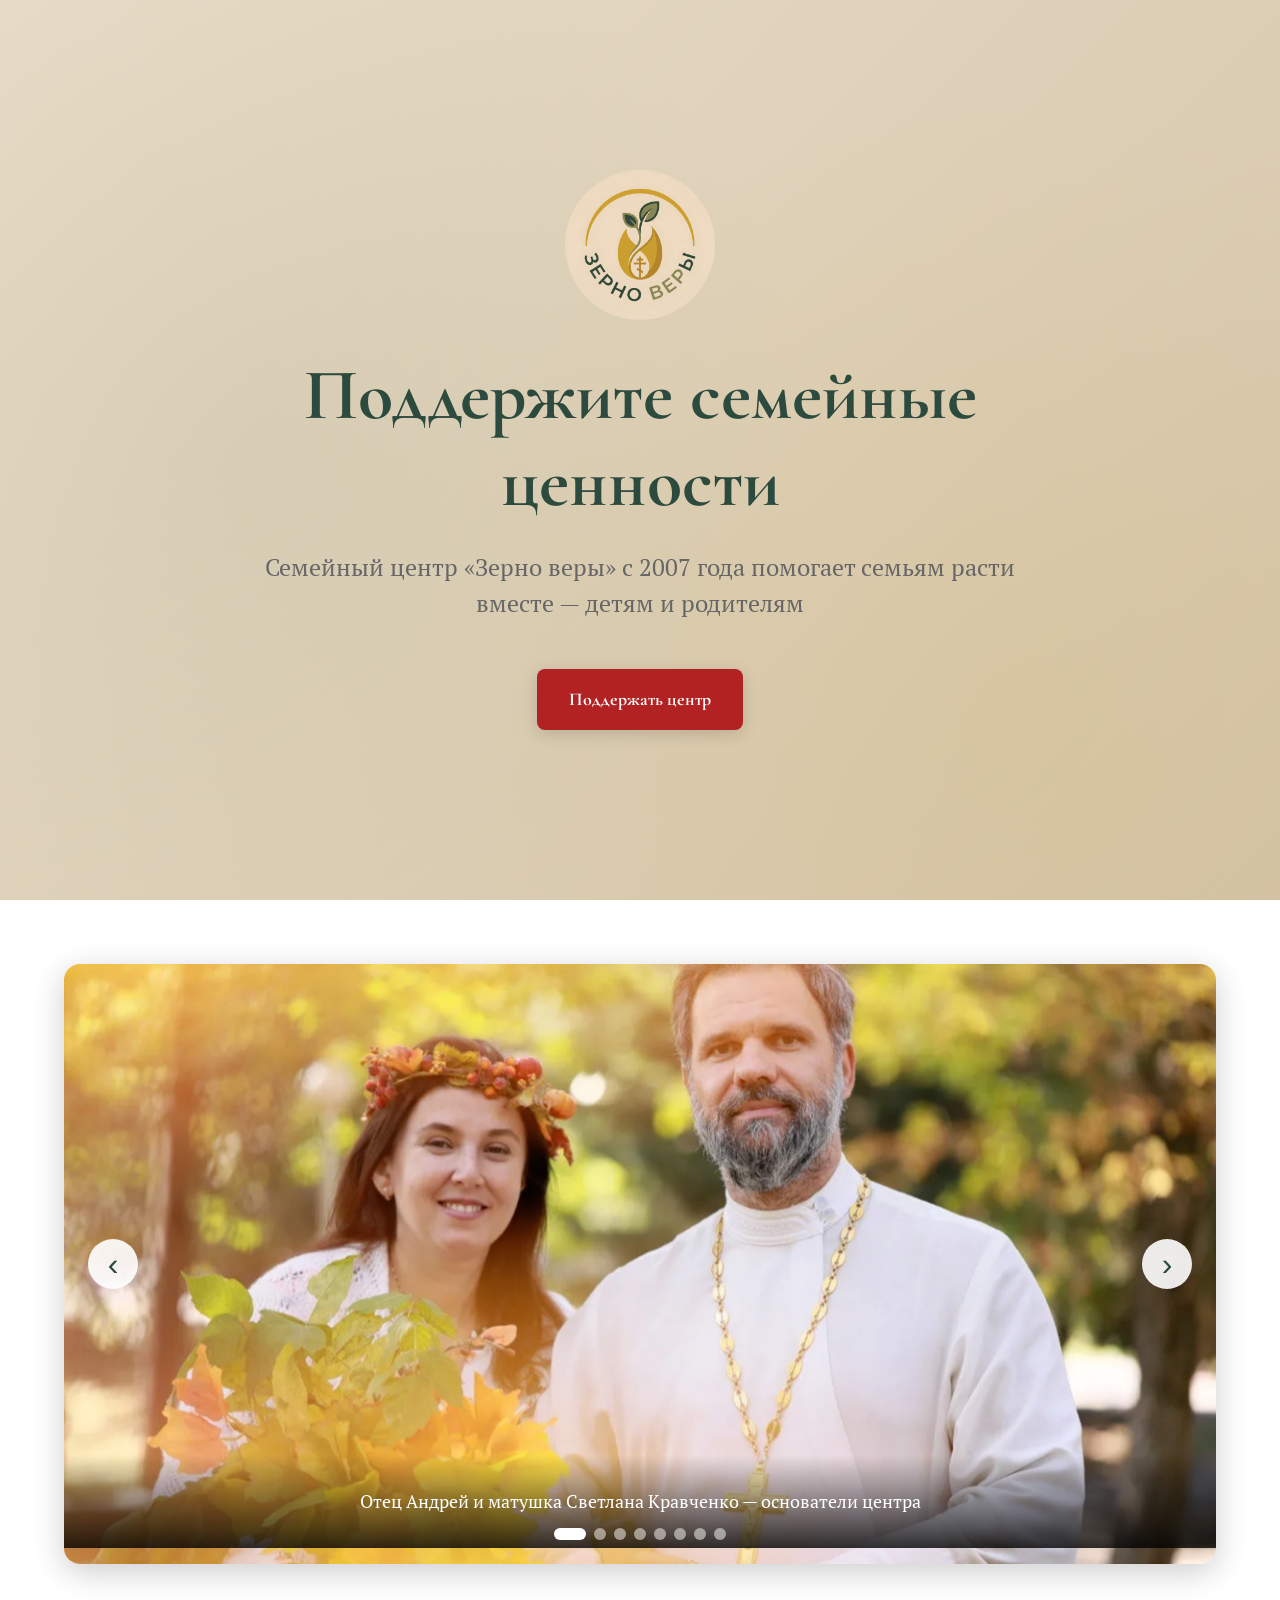
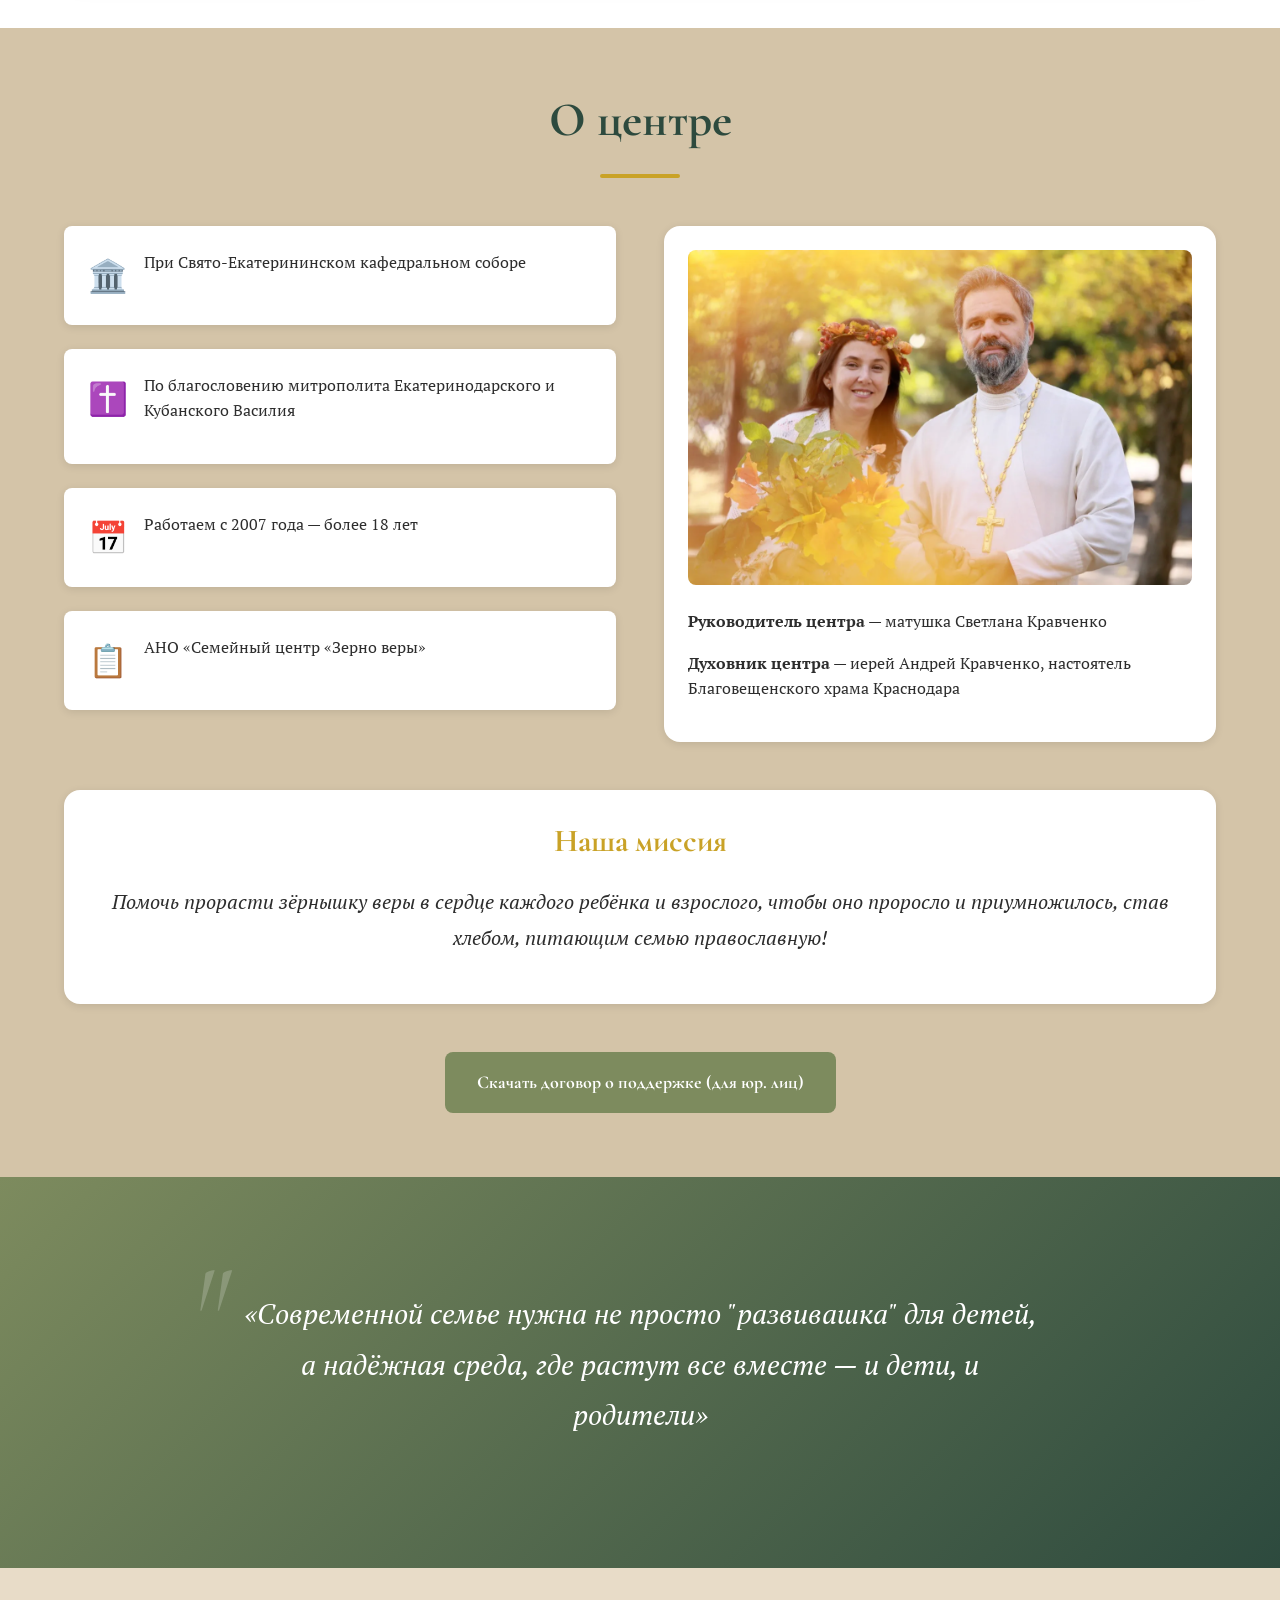
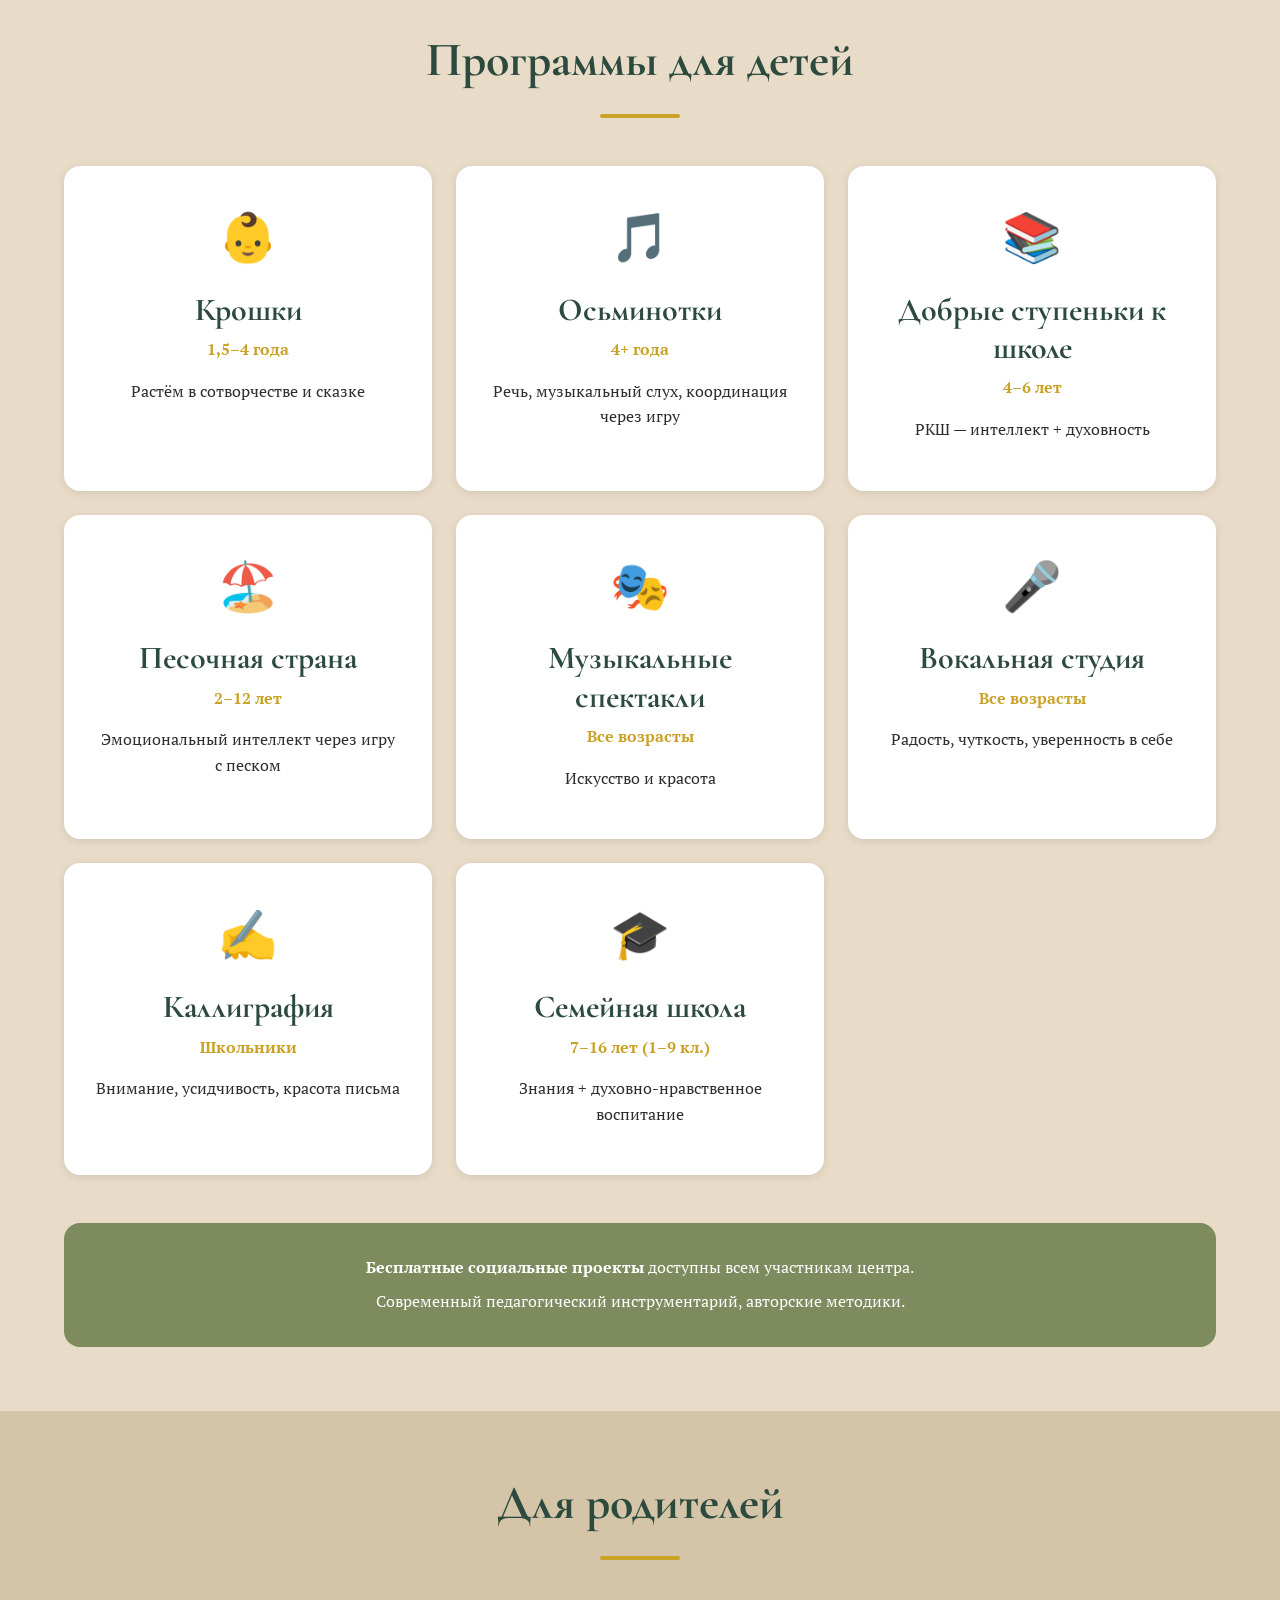
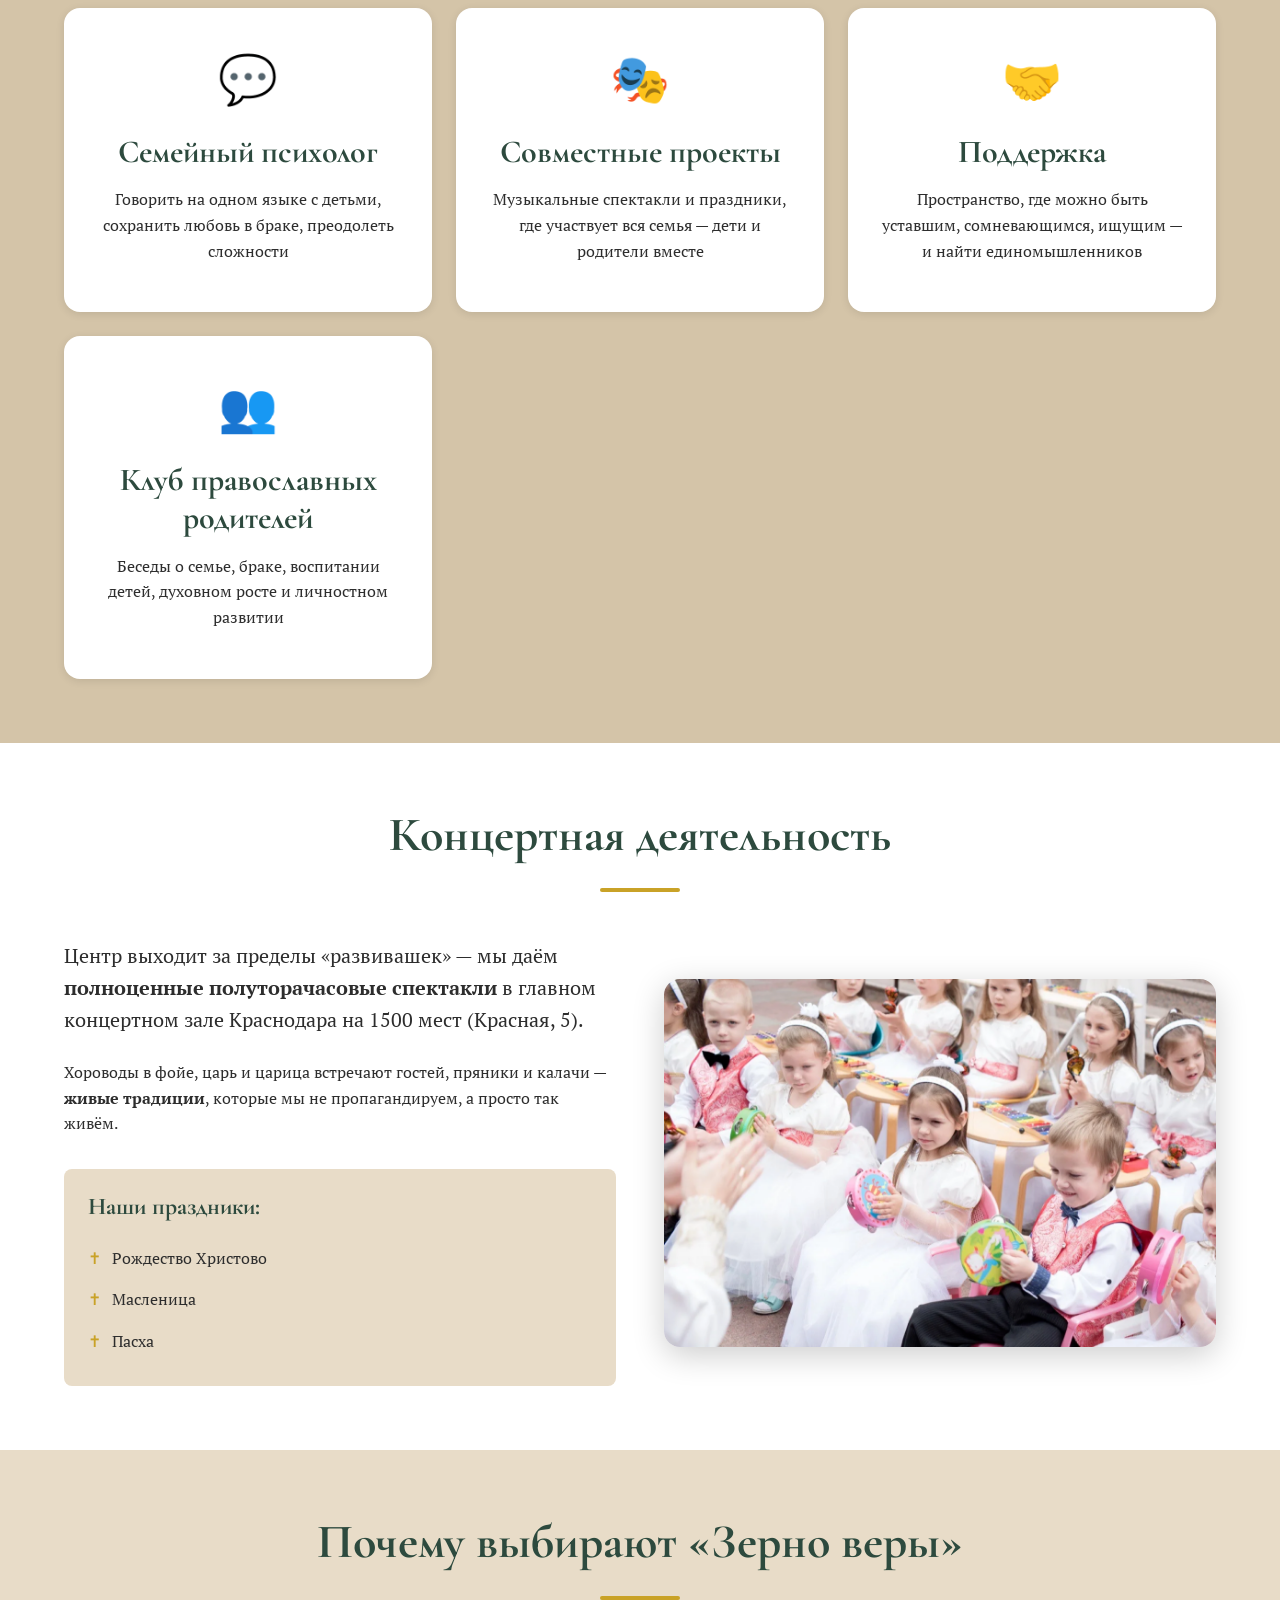
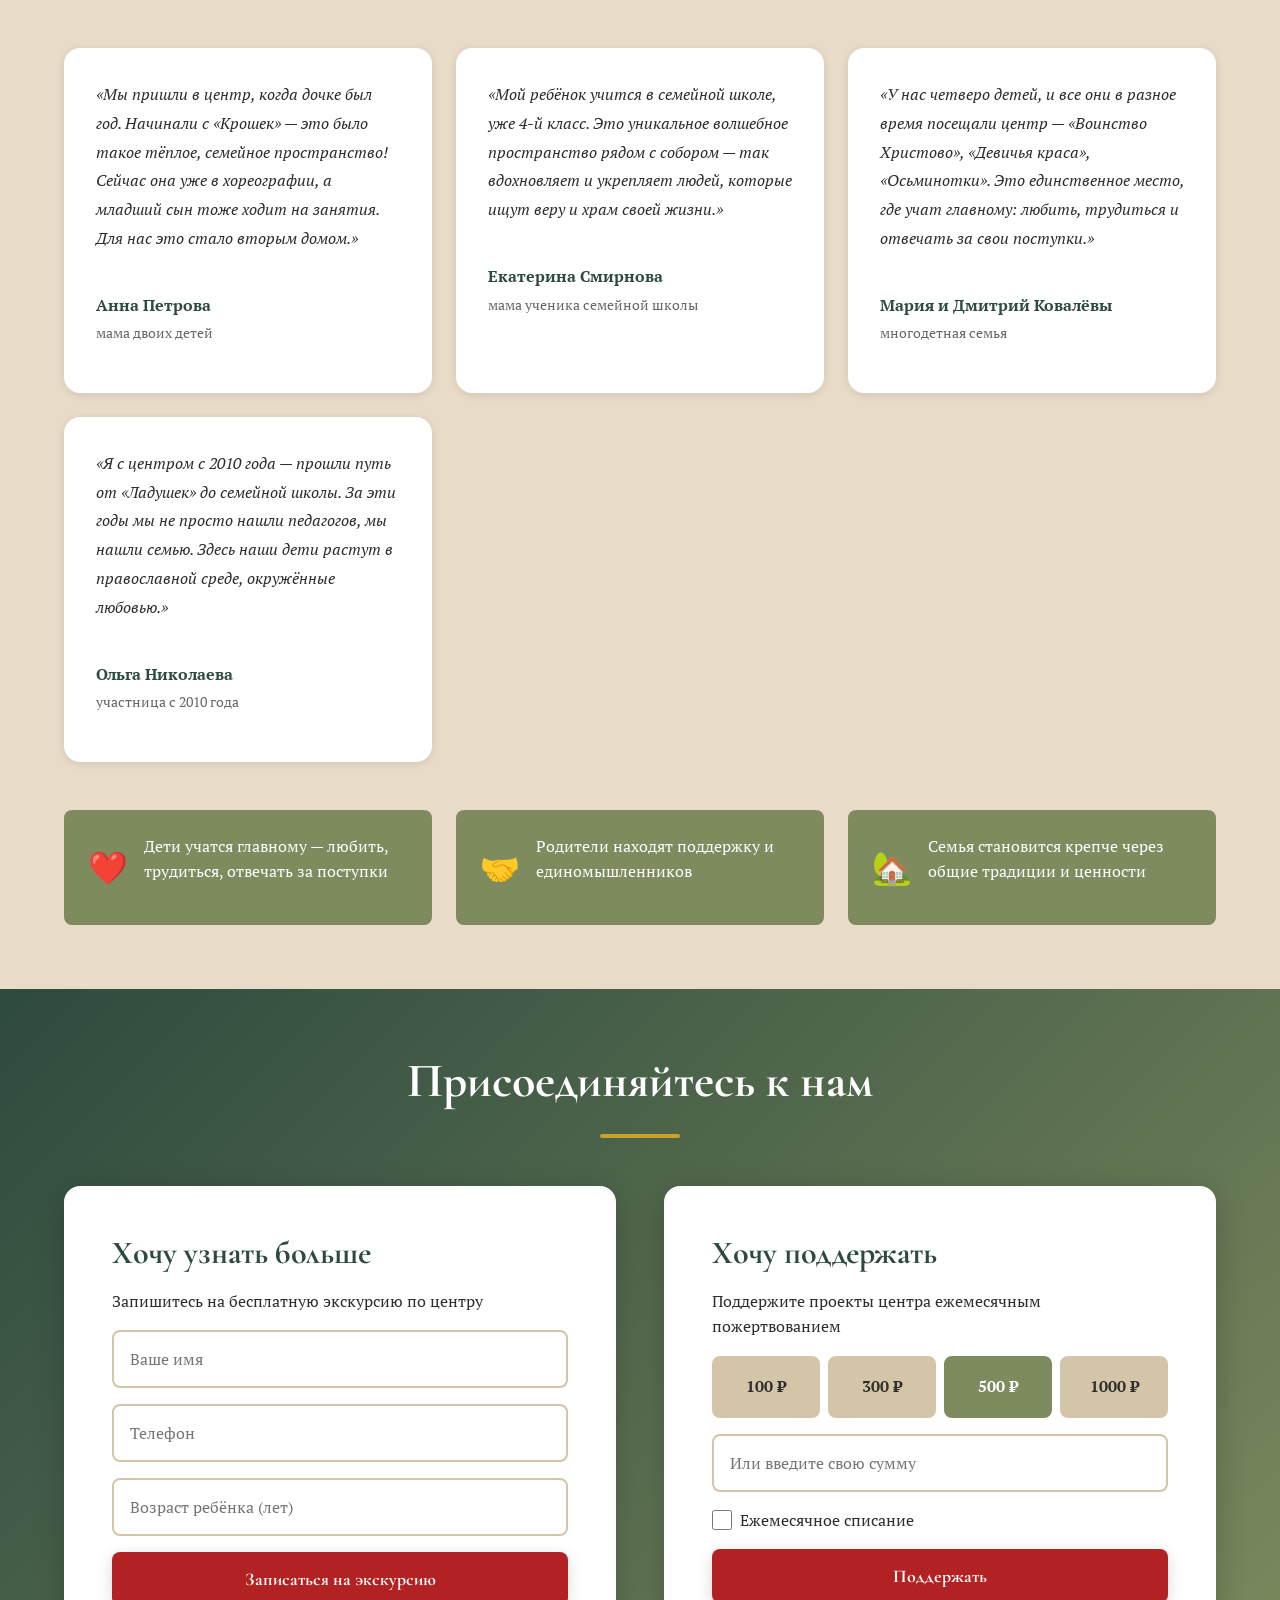
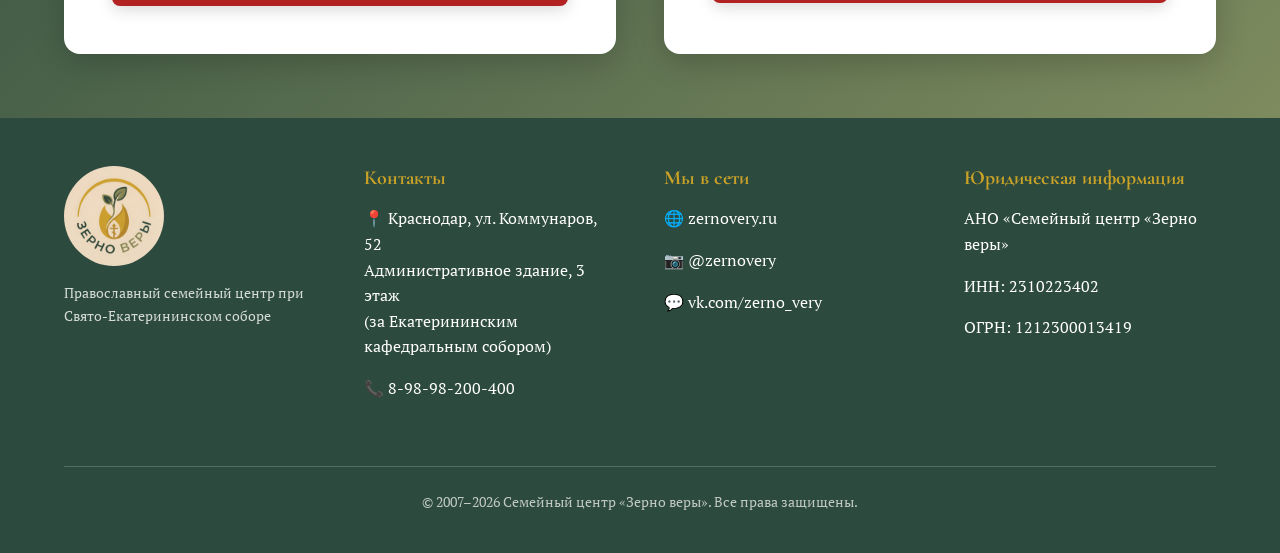
==== index.html @ f47bd4fb "feat(zerno-very): создан HTML/CSS лендинг для православного семейного центра ✅ Реализовано: - HTML с" ====
<!DOCTYPE html>
<html lang="ru">
<head>
    <meta charset="UTF-8">
    <meta name="viewport" content="width=device-width, initial-scale=1.0">
    <meta name="description" content="Семейный центр «Зерно Веры» при Свято-Екатерининском соборе. Православное воспитание детей, программы для семей, духовно-нравственное развитие.">
    <title>Зерно Веры — Православный семейный центр в Краснодаре</title>
    <link rel="stylesheet" href="styles.css">
    <link rel="preconnect" href="https://fonts.googleapis.com">
    <link rel="preconnect" href="https://fonts.gstatic.com" crossorigin>
    <link href="https://fonts.googleapis.com/css2?family=Cormorant+Garamond:wght@400;700&family=PT+Serif:ital,wght@0,400;0,700;1,400&display=swap" rel="stylesheet">
</head>
<body>
    <!-- 1. Hero Section -->
    <section id="hero" class="hero">
        <div class="hero-background"></div>
        <div class="container hero-content">
            <img src="optimized/logo-ru.jpg" alt="Зерно Веры" class="hero-logo">
            <h1 class="hero-title">Поддержите семейные ценности</h1>
            <p class="hero-subtitle">Семейный центр «Зерно веры» с 2007 года помогает семьям расти вместе — детям и родителям</p>
            <a href="#cta" class="btn btn-primary">Поддержать центр</a>
        </div>
    </section>

    <!-- 2. Carousel Section -->
    <section id="carousel" class="carousel">
        <div class="container">
            <div class="carousel-wrapper">
                <div class="carousel-track">
                    <div class="carousel-slide">
                        <img src="optimized/IMG_5444.jpg" alt="Портрет основателей" loading="lazy">
                        <p class="carousel-caption">Отец Андрей и матушка Светлана Кравченко — основатели центра</p>
                    </div>
                    <div class="carousel-slide">
                        <img src="optimized/IMG_5438.jpg" alt="Дети с геобордами" loading="lazy">
                        <p class="carousel-caption">Развивающие занятия для детей</p>
                    </div>
                    <div class="carousel-slide">
                        <img src="optimized/IMG_5439.jpg" alt="Взрослые в народных костюмах" loading="lazy">
                        <p class="carousel-caption">Праздничные мероприятия с соблюдением традиций</p>
                    </div>
                    <div class="carousel-slide">
                        <img src="optimized/IMG_5440.jpg" alt="Пасхальное фото у собора" loading="lazy">
                        <p class="carousel-caption">Пасха у Свято-Екатерининского собора</p>
                    </div>
                    <div class="carousel-slide">
                        <img src="optimized/IMG_5441.jpg" alt="Мама с малышом" loading="lazy">
                        <p class="carousel-caption">Программы для мам с малышами</p>
                    </div>
                    <div class="carousel-slide">
                        <img src="optimized/IMG_5442.jpg" alt="Дети с музыкальными инструментами" loading="lazy">
                        <p class="carousel-caption">Музыкальное развитие детей</p>
                    </div>
                    <div class="carousel-slide">
                        <img src="optimized/IMG_5443.jpg" alt="Малыши с кубиками" loading="lazy">
                        <p class="carousel-caption">Раннее развитие и творчество</p>
                    </div>
                    <div class="carousel-slide">
                        <img src="optimized/IMG_5445.jpg" alt="Занятие каллиграфией" loading="lazy">
                        <p class="carousel-caption">Каллиграфия — внимание и усидчивость</p>
                    </div>
                </div>
                <button class="carousel-btn carousel-btn-prev" aria-label="Предыдущее фото">‹</button>
                <button class="carousel-btn carousel-btn-next" aria-label="Следующее фото">›</button>
                <div class="carousel-dots"></div>
            </div>
        </div>
    </section>

    <!-- 3. About Section -->
    <section id="about" class="about">
        <div class="container">
            <h2 class="section-title">О центре</h2>

            <div class="about-grid">
                <div class="about-status">
                    <div class="status-item">
                        <span class="status-icon">🏛️</span>
                        <p>При Свято-Екатерининском кафедральном соборе</p>
                    </div>
                    <div class="status-item">
                        <span class="status-icon">✝️</span>
                        <p>По благословению митрополита Екатеринодарского и Кубанского Василия</p>
                    </div>
                    <div class="status-item">
                        <span class="status-icon">📅</span>
                        <p>Работаем с 2007 года — более 18 лет</p>
                    </div>
                    <div class="status-item">
                        <span class="status-icon">📋</span>
                        <p>АНО «Семейный центр «Зерно веры»</p>
                    </div>
                </div>

                <div class="about-founders">
                    <img src="optimized/IMG_5444.jpg" alt="Основатели центра" class="founders-photo" loading="lazy">
                    <div class="founders-text">
                        <p><strong>Руководитель центра</strong> — матушка Светлана Кравченко</p>
                        <p><strong>Духовник центра</strong> — иерей Андрей Кравченко, настоятель Благовещенского храма Краснодара</p>
                    </div>
                </div>
            </div>

            <div class="about-mission">
                <h3>Наша миссия</h3>
                <p class="mission-text">Помочь прорасти зёрнышку веры в сердце каждого ребёнка и взрослого, чтобы оно проросло и приумножилось, став хлебом, питающим семью православную!</p>
            </div>

            <div class="about-download">
                <a href="Договор_пожертвования_на_Зерно_Веры.docx" class="btn btn-secondary" download>Скачать договор о поддержке (для юр. лиц)</a>
            </div>
        </div>
    </section>

    <!-- 4. Quote Section -->
    <section id="quote" class="quote">
        <div class="container">
            <blockquote class="quote-text">
                <p>«Современной семье нужна не просто "развивашка" для детей, а надёжная среда, где растут все вместе — и дети, и родители»</p>
            </blockquote>
        </div>
    </section>

    <!-- 5. Programs Section -->
    <section id="programs" class="programs">
        <div class="container">
            <h2 class="section-title">Программы для детей</h2>

            <div class="programs-grid">
                <div class="program-card">
                    <span class="program-icon">👶</span>
                    <h3>Крошки</h3>
                    <p class="program-age">1,5–4 года</p>
                    <p>Растём в сотворчестве и сказке</p>
                </div>

                <div class="program-card">
                    <span class="program-icon">🎵</span>
                    <h3>Осьминотки</h3>
                    <p class="program-age">4+ года</p>
                    <p>Речь, музыкальный слух, координация через игру</p>
                </div>

                <div class="program-card">
                    <span class="program-icon">📚</span>
                    <h3>Добрые ступеньки к школе</h3>
                    <p class="program-age">4–6 лет</p>
                    <p>РКШ — интеллект + духовность</p>
                </div>

                <div class="program-card">
                    <span class="program-icon">🏖️</span>
                    <h3>Песочная страна</h3>
                    <p class="program-age">2–12 лет</p>
                    <p>Эмоциональный интеллект через игру с песком</p>
                </div>

                <div class="program-card">
                    <span class="program-icon">🎭</span>
                    <h3>Музыкальные спектакли</h3>
                    <p class="program-age">Все возрасты</p>
                    <p>Искусство и красота</p>
                </div>

                <div class="program-card">
                    <span class="program-icon">🎤</span>
                    <h3>Вокальная студия</h3>
                    <p class="program-age">Все возрасты</p>
                    <p>Радость, чуткость, уверенность в себе</p>
                </div>

                <div class="program-card">
                    <span class="program-icon">✍️</span>
                    <h3>Каллиграфия</h3>
                    <p class="program-age">Школьники</p>
                    <p>Внимание, усидчивость, красота письма</p>
                </div>

                <div class="program-card">
                    <span class="program-icon">🎓</span>
                    <h3>Семейная школа</h3>
                    <p class="program-age">7–16 лет (1–9 кл.)</p>
                    <p>Знания + духовно-нравственное воспитание</p>
                </div>
            </div>

            <div class="programs-note">
                <p><strong>Бесплатные социальные проекты</strong> доступны всем участникам центра.</p>
                <p>Современный педагогический инструментарий, авторские методики.</p>
            </div>
        </div>
    </section>

    <!-- 6. For Parents Section -->
    <section id="for-parents" class="for-parents">
        <div class="container">
            <h2 class="section-title">Для родителей</h2>

            <div class="parents-grid">
                <div class="parent-card">
                    <span class="parent-icon">💬</span>
                    <h3>Семейный психолог</h3>
                    <p>Говорить на одном языке с детьми, сохранить любовь в браке, преодолеть сложности</p>
                </div>

                <div class="parent-card">
                    <span class="parent-icon">🎭</span>
                    <h3>Совместные проекты</h3>
                    <p>Музыкальные спектакли и праздники, где участвует вся семья — дети и родители вместе</p>
                </div>

                <div class="parent-card">
                    <span class="parent-icon">🤝</span>
                    <h3>Поддержка</h3>
                    <p>Пространство, где можно быть уставшим, сомневающимся, ищущим — и найти единомышленников</p>
                </div>

                <div class="parent-card">
                    <span class="parent-icon">👥</span>
                    <h3>Клуб православных родителей</h3>
                    <p>Беседы о семье, браке, воспитании детей, духовном росте и личностном развитии</p>
                </div>
            </div>
        </div>
    </section>

    <!-- 7. Concerts Section -->
    <section id="concerts" class="concerts">
        <div class="container">
            <h2 class="section-title">Концертная деятельность</h2>

            <div class="concerts-content">
                <div class="concerts-text">
                    <p class="concerts-intro">Центр выходит за пределы «развивашек» — мы даём <strong>полноценные полуторачасовые спектакли</strong> в главном концертном зале Краснодара на 1500 мест (Красная, 5).</p>

                    <p>Хороводы в фойе, царь и царица встречают гостей, пряники и калачи — <strong>живые традиции</strong>, которые мы не пропагандируем, а просто так живём.</p>

                    <div class="concerts-holidays">
                        <h3>Наши праздники:</h3>
                        <ul>
                            <li>Рождество Христово</li>
                            <li>Масленица</li>
                            <li>Пасха</li>
                        </ul>
                    </div>
                </div>

                <div class="concerts-image">
                    <img src="optimized/IMG_5440.jpg" alt="Пасхальное празднование" loading="lazy">
                </div>
            </div>
        </div>
    </section>

    <!-- 8. Testimonials Section -->
    <section id="testimonials" class="testimonials">
        <div class="container">
            <h2 class="section-title">Почему выбирают «Зерно веры»</h2>

            <div class="testimonials-grid">
                <div class="testimonial-card">
                    <div class="testimonial-quote">
                        <p>«Мы пришли в центр, когда дочке был год. Начинали с «Крошек» — это было такое тёплое, семейное пространство! Сейчас она уже в хореографии, а младший сын тоже ходит на занятия. Для нас это стало вторым домом.»</p>
                    </div>
                    <div class="testimonial-author">
                        <p class="author-name">Анна Петрова</p>
                        <p class="author-info">мама двоих детей</p>
                    </div>
                </div>

                <div class="testimonial-card">
                    <div class="testimonial-quote">
                        <p>«Мой ребёнок учится в семейной школе, уже 4-й класс. Это уникальное волшебное пространство рядом с собором — так вдохновляет и укрепляет людей, которые ищут веру и храм своей жизни.»</p>
                    </div>
                    <div class="testimonial-author">
                        <p class="author-name">Екатерина Смирнова</p>
                        <p class="author-info">мама ученика семейной школы</p>
                    </div>
                </div>

                <div class="testimonial-card">
                    <div class="testimonial-quote">
                        <p>«У нас четверо детей, и все они в разное время посещали центр — «Воинство Христово», «Девичья краса», «Осьминотки». Это единственное место, где учат главному: любить, трудиться и отвечать за свои поступки.»</p>
                    </div>
                    <div class="testimonial-author">
                        <p class="author-name">Мария и Дмитрий Ковалёвы</p>
                        <p class="author-info">многодетная семья</p>
                    </div>
                </div>

                <div class="testimonial-card">
                    <div class="testimonial-quote">
                        <p>«Я с центром с 2010 года — прошли путь от «Ладушек» до семейной школы. За эти годы мы не просто нашли педагогов, мы нашли семью. Здесь наши дети растут в православной среде, окружённые любовью.»</p>
                    </div>
                    <div class="testimonial-author">
                        <p class="author-name">Ольга Николаева</p>
                        <p class="author-info">участница с 2010 года</p>
                    </div>
                </div>
            </div>

            <div class="testimonials-benefits">
                <div class="benefit-item">
                    <span class="benefit-icon">❤️</span>
                    <p>Дети учатся главному — любить, трудиться, отвечать за поступки</p>
                </div>
                <div class="benefit-item">
                    <span class="benefit-icon">🤝</span>
                    <p>Родители находят поддержку и единомышленников</p>
                </div>
                <div class="benefit-item">
                    <span class="benefit-icon">🏡</span>
                    <p>Семья становится крепче через общие традиции и ценности</p>
                </div>
            </div>
        </div>
    </section>

    <!-- 9. CTA Section -->
    <section id="cta" class="cta">
        <div class="container">
            <h2 class="section-title">Присоединяйтесь к нам</h2>

            <div class="cta-grid">
                <div class="cta-card">
                    <h3>Хочу узнать больше</h3>
                    <p>Запишитесь на бесплатную экскурсию по центру</p>
                    <form class="cta-form">
                        <input type="text" name="name" placeholder="Ваше имя" required>
                        <input type="tel" name="phone" placeholder="Телефон" required>
                        <input type="number" name="age" placeholder="Возраст ребёнка (лет)" min="0" max="18">
                        <button type="submit" class="btn btn-primary">Записаться на экскурсию</button>
                    </form>
                </div>

                <div class="cta-card">
                    <h3>Хочу поддержать</h3>
                    <p>Поддержите проекты центра ежемесячным пожертвованием</p>
                    <form class="cta-form donation-form">
                        <div class="donation-amounts">
                            <label class="amount-btn">
                                <input type="radio" name="amount" value="100">
                                <span>100 ₽</span>
                            </label>
                            <label class="amount-btn">
                                <input type="radio" name="amount" value="300">
                                <span>300 ₽</span>
                            </label>
                            <label class="amount-btn">
                                <input type="radio" name="amount" value="500" checked>
                                <span>500 ₽</span>
                            </label>
                            <label class="amount-btn">
                                <input type="radio" name="amount" value="1000">
                                <span>1000 ₽</span>
                            </label>
                        </div>
                        <input type="number" name="custom-amount" placeholder="Или введите свою сумму" min="1">
                        <label class="checkbox-label">
                            <input type="checkbox" name="recurring">
                            <span>Ежемесячное списание</span>
                        </label>
                        <button type="submit" class="btn btn-primary">Поддержать</button>
                    </form>
                </div>
            </div>
        </div>
    </section>

    <!-- 10. Footer -->
    <footer id="footer" class="footer">
        <div class="container">
            <div class="footer-grid">
                <div class="footer-section">
                    <img src="optimized/logo-ru.jpg" alt="Зерно Веры" class="footer-logo">
                    <p class="footer-tagline">Православный семейный центр при Свято-Екатерининском соборе</p>
                </div>

                <div class="footer-section">
                    <h4>Контакты</h4>
                    <p>📍 Краснодар, ул. Коммунаров, 52<br>
                    Административное здание, 3 этаж<br>
                    (за Екатерининским кафедральным собором)</p>
                    <p>📞 <a href="tel:+79898200400">8-98-98-200-400</a></p>
                </div>

                <div class="footer-section">
                    <h4>Мы в сети</h4>
                    <p>🌐 <a href="https://zernovery.ru" target="_blank">zernovery.ru</a></p>
                    <p>📷 <a href="https://instagram.com/zernovery" target="_blank">@zernovery</a></p>
                    <p>💬 <a href="https://vk.com/zerno_very" target="_blank">vk.com/zerno_very</a></p>
                </div>

                <div class="footer-section">
                    <h4>Юридическая информация</h4>
                    <p>АНО «Семейный центр «Зерно веры»</p>
                    <p>ИНН: 2310223402</p>
                    <p>ОГРН: 1212300013419</p>
                </div>
            </div>

            <div class="footer-bottom">
                <p>&copy; 2007–2026 Семейный центр «Зерно веры». Все права защищены.</p>
            </div>
        </div>
    </footer>

    <script src="script.js"></script>
</body>
</html>
---- styles.css ----
/* ============================================
   DESIGN SYSTEM - Зерно Веры
   ============================================ */

/* CSS Variables */
:root {
    /* Colors */
    --color-bg-primary: #E8DCC8;     /* Светлый бежевый - основной фон */
    --color-bg-secondary: #D4C4A8;   /* Тёплый бежевый - фон блоков */
    --color-olive: #7D8B5E;          /* Оливковый - иконки, декор */
    --color-green-dark: #2D4A3E;     /* Тёмно-зелёный - заголовки */
    --color-ochre: #C9A227;          /* Охра - акценты */
    --color-cta: #B22222;            /* Красный - CTA кнопки */
    --color-white: #FFFFFF;          /* Белый - карточки */
    --color-text: #2D2D2D;           /* Основной текст */
    --color-text-light: #666666;     /* Светлый текст */

    /* Typography */
    --font-heading: 'Cormorant Garamond', serif;
    --font-body: 'PT Serif', serif;

    /* Spacing */
    --space-xs: 4px;
    --space-sm: 8px;
    --space-md: 16px;
    --space-lg: 24px;
    --space-xl: 32px;
    --space-2xl: 48px;
    --space-3xl: 64px;

    /* Border Radius */
    --radius-sm: 8px;
    --radius-md: 16px;
    --radius-lg: 24px;

    /* Shadows */
    --shadow-sm: 0 2px 8px rgba(0, 0, 0, 0.1);
    --shadow-md: 0 4px 16px rgba(0, 0, 0, 0.15);
    --shadow-lg: 0 8px 32px rgba(0, 0, 0, 0.2);
}

/* ============================================
   RESET & BASE STYLES
   ============================================ */

* {
    margin: 0;
    padding: 0;
    box-sizing: border-box;
}

html {
    scroll-behavior: smooth;
}

body {
    font-family: var(--font-body);
    font-size: 16px;
    line-height: 1.6;
    color: var(--color-text);
    background-color: var(--color-bg-primary);
}

img {
    max-width: 100%;
    height: auto;
    display: block;
}

a {
    color: var(--color-green-dark);
    text-decoration: none;
    transition: color 0.3s ease;
}

a:hover {
    color: var(--color-olive);
}

/* ============================================
   TYPOGRAPHY
   ============================================ */

h1, h2, h3, h4, h5, h6 {
    font-family: var(--font-heading);
    font-weight: 700;
    line-height: 1.2;
    color: var(--color-green-dark);
    margin-bottom: var(--space-lg);
}

h1 {
    font-size: 64px;
}

h2 {
    font-size: 48px;
}

h3 {
    font-size: 32px;
}

h4 {
    font-size: 24px;
}

p {
    margin-bottom: var(--space-md);
}

/* ============================================
   LAYOUT
   ============================================ */

.container {
    max-width: 1200px;
    margin: 0 auto;
    padding: 0 var(--space-lg);
}

section {
    padding: var(--space-3xl) 0;
}

/* ============================================
   BUTTONS
   ============================================ */

.btn {
    display: inline-block;
    padding: var(--space-md) var(--space-xl);
    font-family: var(--font-heading);
    font-size: 18px;
    font-weight: 700;
    text-align: center;
    border: none;
    border-radius: var(--radius-sm);
    cursor: pointer;
    transition: all 0.3s ease;
    text-decoration: none;
}

.btn-primary {
    background-color: var(--color-cta);
    color: var(--color-white);
    box-shadow: var(--shadow-md);
}

.btn-primary:hover {
    background-color: #8B1A1A;
    transform: translateY(-2px);
    box-shadow: var(--shadow-lg);
}

.btn-secondary {
    background-color: var(--color-olive);
    color: var(--color-white);
}

.btn-secondary:hover {
    background-color: var(--color-green-dark);
}

/* ============================================
   SECTION TITLES
   ============================================ */

.section-title {
    text-align: center;
    margin-bottom: var(--space-2xl);
    position: relative;
}

.section-title::after {
    content: '';
    display: block;
    width: 80px;
    height: 4px;
    background-color: var(--color-ochre);
    margin: var(--space-lg) auto 0;
    border-radius: 2px;
}

/* ============================================
   1. HERO SECTION
   ============================================ */

.hero {
    min-height: 100vh;
    display: flex;
    align-items: center;
    justify-content: center;
    position: relative;
    background: linear-gradient(135deg, var(--color-bg-primary) 0%, var(--color-bg-secondary) 100%);
    overflow: hidden;
}

.hero-background {
    position: absolute;
    top: 0;
    left: 0;
    right: 0;
    bottom: 0;
    background-image:
        radial-gradient(circle at 20% 50%, rgba(125, 139, 94, 0.1) 0%, transparent 50%),
        radial-gradient(circle at 80% 80%, rgba(201, 162, 39, 0.1) 0%, transparent 50%);
    z-index: 0;
}

.hero-content {
    position: relative;
    z-index: 1;
    text-align: center;
    max-width: 800px;
}

.hero-logo {
    width: 150px;
    height: 150px;
    margin: 0 auto var(--space-xl);
    border-radius: 50%;
    object-fit: cover;
}

.hero-title {
    font-size: 72px;
    margin-bottom: var(--space-lg);
    color: var(--color-green-dark);
}

.hero-subtitle {
    font-size: 24px;
    color: var(--color-text-light);
    margin-bottom: var(--space-2xl);
    line-height: 1.5;
}

/* ============================================
   2. CAROUSEL SECTION
   ============================================ */

.carousel {
    background-color: var(--color-white);
}

.carousel-wrapper {
    position: relative;
    overflow: hidden;
    border-radius: var(--radius-md);
    box-shadow: var(--shadow-lg);
}

.carousel-track {
    display: flex;
    transition: transform 0.5s ease-in-out;
}

.carousel-slide {
    min-width: 100%;
    position: relative;
}

.carousel-slide img {
    width: 100%;
    height: 600px;
    object-fit: cover;
}

.carousel-caption {
    position: absolute;
    bottom: 0;
    left: 0;
    right: 0;
    background: linear-gradient(to top, rgba(0,0,0,0.8), transparent);
    color: var(--color-white);
    padding: var(--space-xl);
    font-size: 18px;
    text-align: center;
}

.carousel-btn {
    position: absolute;
    top: 50%;
    transform: translateY(-50%);
    background-color: rgba(255, 255, 255, 0.9);
    color: var(--color-green-dark);
    border: none;
    width: 50px;
    height: 50px;
    border-radius: 50%;
    font-size: 32px;
    cursor: pointer;
    transition: all 0.3s ease;
    z-index: 10;
}

.carousel-btn:hover {
    background-color: var(--color-white);
    transform: translateY(-50%) scale(1.1);
}

.carousel-btn-prev {
    left: var(--space-lg);
}

.carousel-btn-next {
    right: var(--space-lg);
}

.carousel-dots {
    position: absolute;
    bottom: var(--space-lg);
    left: 50%;
    transform: translateX(-50%);
    display: flex;
    gap: var(--space-sm);
    z-index: 10;
}

.carousel-dot {
    width: 12px;
    height: 12px;
    border-radius: 50%;
    background-color: rgba(255, 255, 255, 0.5);
    cursor: pointer;
    transition: all 0.3s ease;
}

.carousel-dot.active {
    background-color: var(--color-white);
    width: 32px;
    border-radius: 6px;
}

/* ============================================
   3. ABOUT SECTION
   ============================================ */

.about {
    background-color: var(--color-bg-secondary);
}

.about-grid {
    display: grid;
    grid-template-columns: 1fr 1fr;
    gap: var(--space-2xl);
    margin-bottom: var(--space-2xl);
}

.about-status {
    display: flex;
    flex-direction: column;
    gap: var(--space-lg);
}

.status-item {
    display: flex;
    align-items: flex-start;
    gap: var(--space-md);
    background-color: var(--color-white);
    padding: var(--space-lg);
    border-radius: var(--radius-sm);
    box-shadow: var(--shadow-sm);
}

.status-icon {
    font-size: 32px;
    flex-shrink: 0;
}

.about-founders {
    background-color: var(--color-white);
    padding: var(--space-lg);
    border-radius: var(--radius-md);
    box-shadow: var(--shadow-sm);
}

.founders-photo {
    width: 100%;
    border-radius: var(--radius-sm);
    margin-bottom: var(--space-lg);
}

.founders-text p {
    margin-bottom: var(--space-md);
}

.about-mission {
    background-color: var(--color-white);
    padding: var(--space-xl);
    border-radius: var(--radius-md);
    text-align: center;
    box-shadow: var(--shadow-sm);
    margin-bottom: var(--space-2xl);
}

.about-mission h3 {
    color: var(--color-ochre);
    margin-bottom: var(--space-lg);
}

.mission-text {
    font-size: 20px;
    font-style: italic;
    color: var(--color-text);
    line-height: 1.8;
}

.about-download {
    text-align: center;
}

/* ============================================
   4. QUOTE SECTION
   ============================================ */

.quote {
    background: linear-gradient(135deg, var(--color-olive) 0%, var(--color-green-dark) 100%);
    color: var(--color-white);
}

.quote-text {
    text-align: center;
    font-size: 28px;
    font-style: italic;
    line-height: 1.8;
    max-width: 900px;
    margin: 0 auto;
    padding: var(--space-2xl);
    position: relative;
}

.quote-text::before {
    content: '"';
    font-size: 120px;
    font-family: var(--font-heading);
    position: absolute;
    top: -40px;
    left: 0;
    color: rgba(255, 255, 255, 0.2);
}

/* ============================================
   5. PROGRAMS SECTION
   ============================================ */

.programs {
    background-color: var(--color-bg-primary);
}

.programs-grid {
    display: grid;
    grid-template-columns: repeat(auto-fit, minmax(280px, 1fr));
    gap: var(--space-lg);
    margin-bottom: var(--space-2xl);
}

.program-card {
    background-color: var(--color-white);
    padding: var(--space-xl);
    border-radius: var(--radius-md);
    text-align: center;
    box-shadow: var(--shadow-sm);
    transition: all 0.3s ease;
}

.program-card:hover {
    transform: translateY(-8px);
    box-shadow: var(--shadow-md);
}

.program-icon {
    font-size: 48px;
    display: block;
    margin-bottom: var(--space-md);
}

.program-card h3 {
    color: var(--color-green-dark);
    margin-bottom: var(--space-sm);
}

.program-age {
    color: var(--color-ochre);
    font-weight: 700;
    margin-bottom: var(--space-md);
}

.programs-note {
    background-color: var(--color-olive);
    color: var(--color-white);
    padding: var(--space-xl);
    border-radius: var(--radius-md);
    text-align: center;
}

.programs-note p {
    margin-bottom: var(--space-sm);
}

.programs-note p:last-child {
    margin-bottom: 0;
}

/* ============================================
   6. FOR PARENTS SECTION
   ============================================ */

.for-parents {
    background-color: var(--color-bg-secondary);
}

.parents-grid {
    display: grid;
    grid-template-columns: repeat(auto-fit, minmax(280px, 1fr));
    gap: var(--space-lg);
}

.parent-card {
    background-color: var(--color-white);
    padding: var(--space-xl);
    border-radius: var(--radius-md);
    text-align: center;
    box-shadow: var(--shadow-sm);
    transition: all 0.3s ease;
}

.parent-card:hover {
    transform: translateY(-8px);
    box-shadow: var(--shadow-md);
}

.parent-icon {
    font-size: 48px;
    display: block;
    margin-bottom: var(--space-md);
}

.parent-card h3 {
    color: var(--color-green-dark);
    margin-bottom: var(--space-md);
}

/* ============================================
   7. CONCERTS SECTION
   ============================================ */

.concerts {
    background-color: var(--color-white);
}

.concerts-content {
    display: grid;
    grid-template-columns: 1fr 1fr;
    gap: var(--space-2xl);
    align-items: center;
}

.concerts-intro {
    font-size: 20px;
    margin-bottom: var(--space-lg);
}

.concerts-holidays {
    background-color: var(--color-bg-primary);
    padding: var(--space-lg);
    border-radius: var(--radius-sm);
    margin-top: var(--space-xl);
}

.concerts-holidays h3 {
    font-size: 24px;
    margin-bottom: var(--space-md);
}

.concerts-holidays ul {
    list-style: none;
}

.concerts-holidays li {
    padding: var(--space-sm) 0;
    padding-left: var(--space-lg);
    position: relative;
}

.concerts-holidays li::before {
    content: '✝';
    position: absolute;
    left: 0;
    color: var(--color-ochre);
}

.concerts-image img {
    width: 100%;
    border-radius: var(--radius-md);
    box-shadow: var(--shadow-lg);
}

/* ============================================
   8. TESTIMONIALS SECTION
   ============================================ */

.testimonials {
    background-color: var(--color-bg-primary);
}

.testimonials-grid {
    display: grid;
    grid-template-columns: repeat(auto-fit, minmax(280px, 1fr));
    gap: var(--space-lg);
    margin-bottom: var(--space-2xl);
}

.testimonial-card {
    background-color: var(--color-white);
    padding: var(--space-xl);
    border-radius: var(--radius-md);
    box-shadow: var(--shadow-sm);
    display: flex;
    flex-direction: column;
    gap: var(--space-lg);
}

.testimonial-quote p {
    font-style: italic;
    color: var(--color-text);
    line-height: 1.8;
}

.author-name {
    font-weight: 700;
    color: var(--color-green-dark);
    margin-bottom: var(--space-xs);
}

.author-info {
    font-size: 14px;
    color: var(--color-text-light);
}

.testimonials-benefits {
    display: grid;
    grid-template-columns: repeat(auto-fit, minmax(300px, 1fr));
    gap: var(--space-lg);
}

.benefit-item {
    display: flex;
    align-items: center;
    gap: var(--space-md);
    background-color: var(--color-olive);
    color: var(--color-white);
    padding: var(--space-lg);
    border-radius: var(--radius-sm);
}

.benefit-icon {
    font-size: 32px;
    flex-shrink: 0;
}

/* ============================================
   9. CTA SECTION
   ============================================ */

.cta {
    background: linear-gradient(135deg, var(--color-green-dark) 0%, var(--color-olive) 100%);
    color: var(--color-white);
}

.cta .section-title {
    color: var(--color-white);
}

.cta .section-title::after {
    background-color: var(--color-ochre);
}

.cta-grid {
    display: grid;
    grid-template-columns: 1fr 1fr;
    gap: var(--space-2xl);
}

.cta-card {
    background-color: var(--color-white);
    color: var(--color-text);
    padding: var(--space-2xl);
    border-radius: var(--radius-md);
    box-shadow: var(--shadow-lg);
}

.cta-card h3 {
    color: var(--color-green-dark);
    margin-bottom: var(--space-md);
}

.cta-form {
    display: flex;
    flex-direction: column;
    gap: var(--space-md);
}

.cta-form input[type="text"],
.cta-form input[type="tel"],
.cta-form input[type="number"] {
    padding: var(--space-md);
    border: 2px solid var(--color-bg-secondary);
    border-radius: var(--radius-sm);
    font-family: var(--font-body);
    font-size: 16px;
    transition: border-color 0.3s ease;
}

.cta-form input:focus {
    outline: none;
    border-color: var(--color-olive);
}

.donation-amounts {
    display: grid;
    grid-template-columns: repeat(4, 1fr);
    gap: var(--space-sm);
}

.amount-btn {
    position: relative;
    cursor: pointer;
}

.amount-btn input[type="radio"] {
    position: absolute;
    opacity: 0;
}

.amount-btn span {
    display: block;
    padding: var(--space-md);
    text-align: center;
    background-color: var(--color-bg-secondary);
    border: 2px solid var(--color-bg-secondary);
    border-radius: var(--radius-sm);
    font-weight: 700;
    transition: all 0.3s ease;
}

.amount-btn input:checked + span {
    background-color: var(--color-olive);
    border-color: var(--color-olive);
    color: var(--color-white);
}

.checkbox-label {
    display: flex;
    align-items: center;
    gap: var(--space-sm);
    cursor: pointer;
}

.checkbox-label input[type="checkbox"] {
    width: 20px;
    height: 20px;
    cursor: pointer;
}

/* ============================================
   10. FOOTER
   ============================================ */

.footer {
    background-color: var(--color-green-dark);
    color: var(--color-white);
    padding: var(--space-2xl) 0 var(--space-lg);
}

.footer-grid {
    display: grid;
    grid-template-columns: repeat(auto-fit, minmax(250px, 1fr));
    gap: var(--space-2xl);
    margin-bottom: var(--space-2xl);
}

.footer-logo {
    width: 100px;
    height: 100px;
    border-radius: 50%;
    margin-bottom: var(--space-md);
}

.footer-tagline {
    font-size: 14px;
    color: rgba(255, 255, 255, 0.8);
}

.footer h4 {
    color: var(--color-ochre);
    font-size: 20px;
    margin-bottom: var(--space-md);
}

.footer a {
    color: var(--color-white);
}

.footer a:hover {
    color: var(--color-ochre);
}

.footer-bottom {
    text-align: center;
    padding-top: var(--space-lg);
    border-top: 1px solid rgba(255, 255, 255, 0.2);
    font-size: 14px;
    color: rgba(255, 255, 255, 0.7);
}

/* ============================================
   RESPONSIVE DESIGN
   ============================================ */

@media (max-width: 768px) {
    h1 {
        font-size: 48px;
    }

    h2 {
        font-size: 36px;
    }

    .hero-title {
        font-size: 48px;
    }

    .hero-subtitle {
        font-size: 18px;
    }

    .about-grid,
    .concerts-content,
    .cta-grid {
        grid-template-columns: 1fr;
    }

    .programs-grid,
    .parents-grid,
    .testimonials-grid {
        grid-template-columns: 1fr;
    }

    .donation-amounts {
        grid-template-columns: repeat(2, 1fr);
    }

    .carousel-slide img {
        height: 400px;
    }

    .carousel-btn {
        width: 40px;
        height: 40px;
        font-size: 24px;
    }

    section {
        padding: var(--space-2xl) 0;
    }
}

@media (max-width: 480px) {
    h1 {
        font-size: 36px;
    }

    h2 {
        font-size: 28px;
    }

    .hero-title {
        font-size: 36px;
    }

    .hero-logo {
        width: 100px;
        height: 100px;
    }

    .carousel-slide img {
        height: 300px;
    }

    .quote-text {
        font-size: 20px;
    }
}
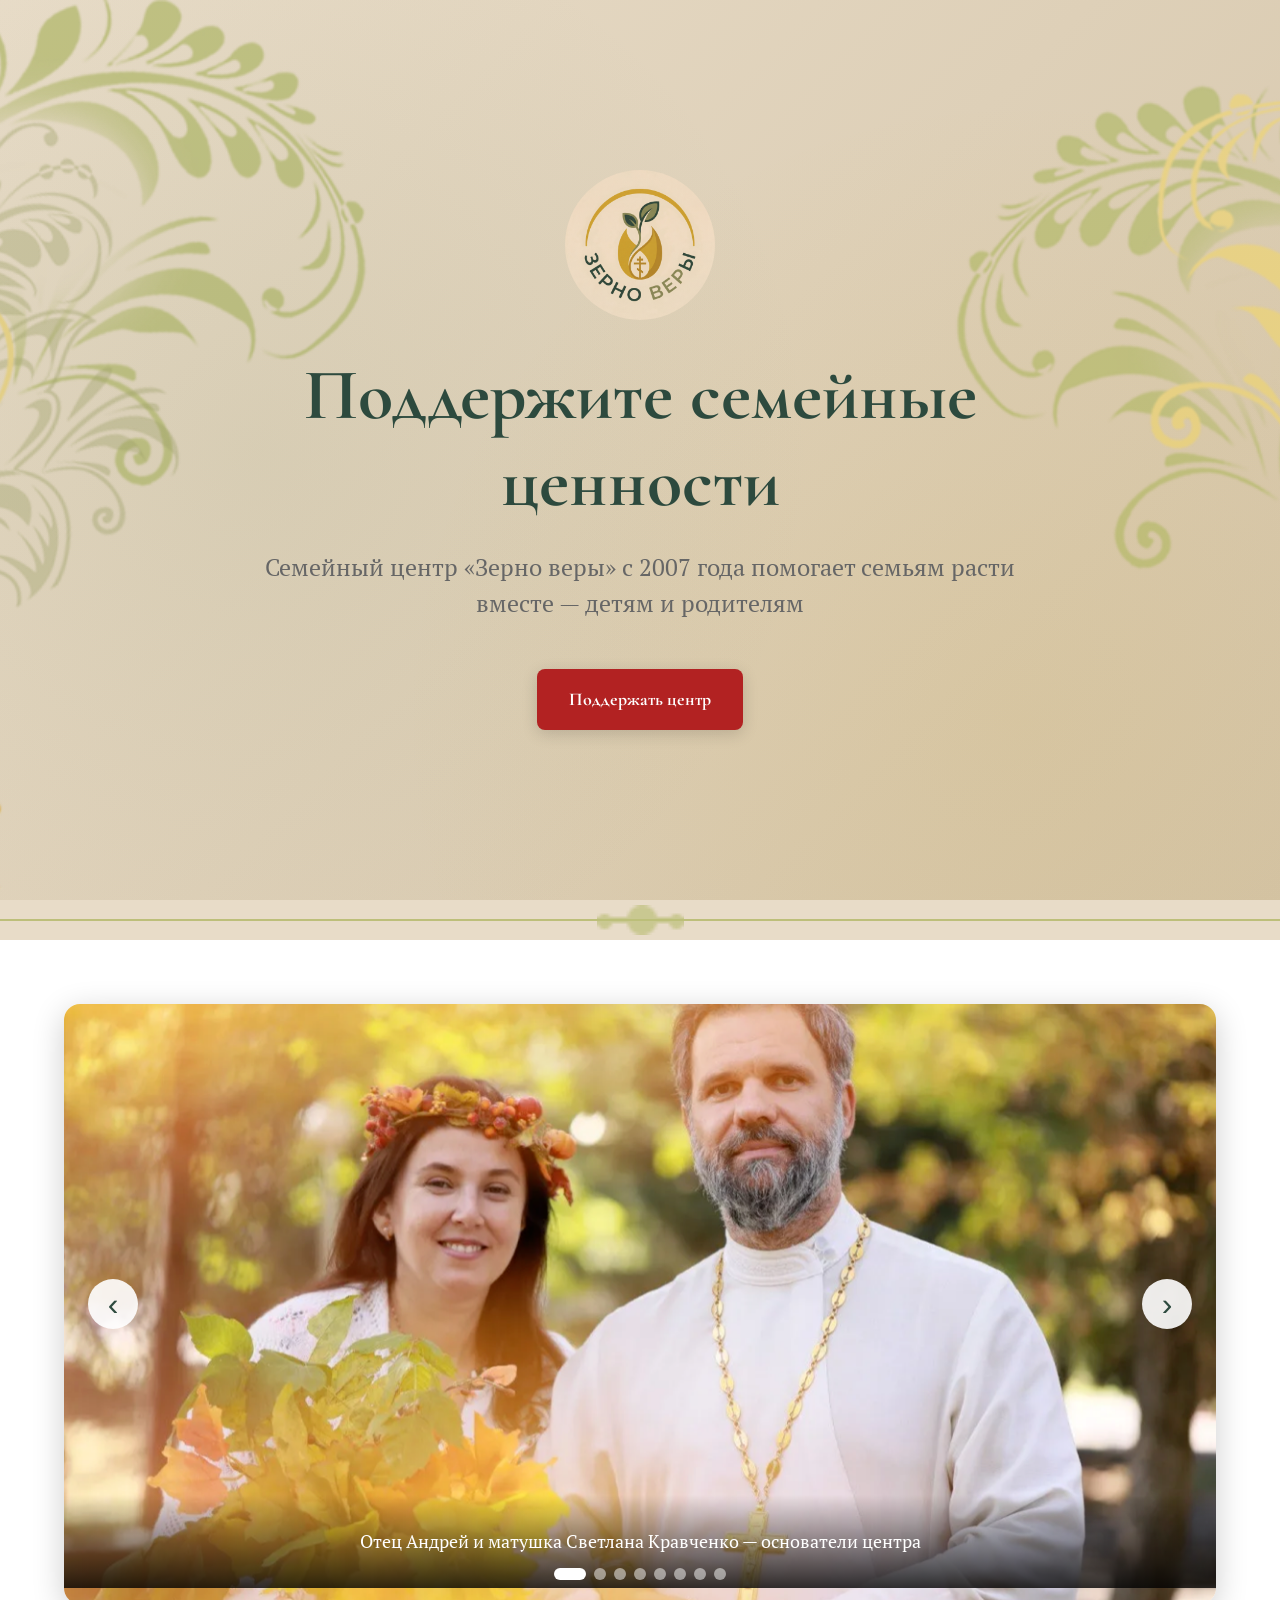
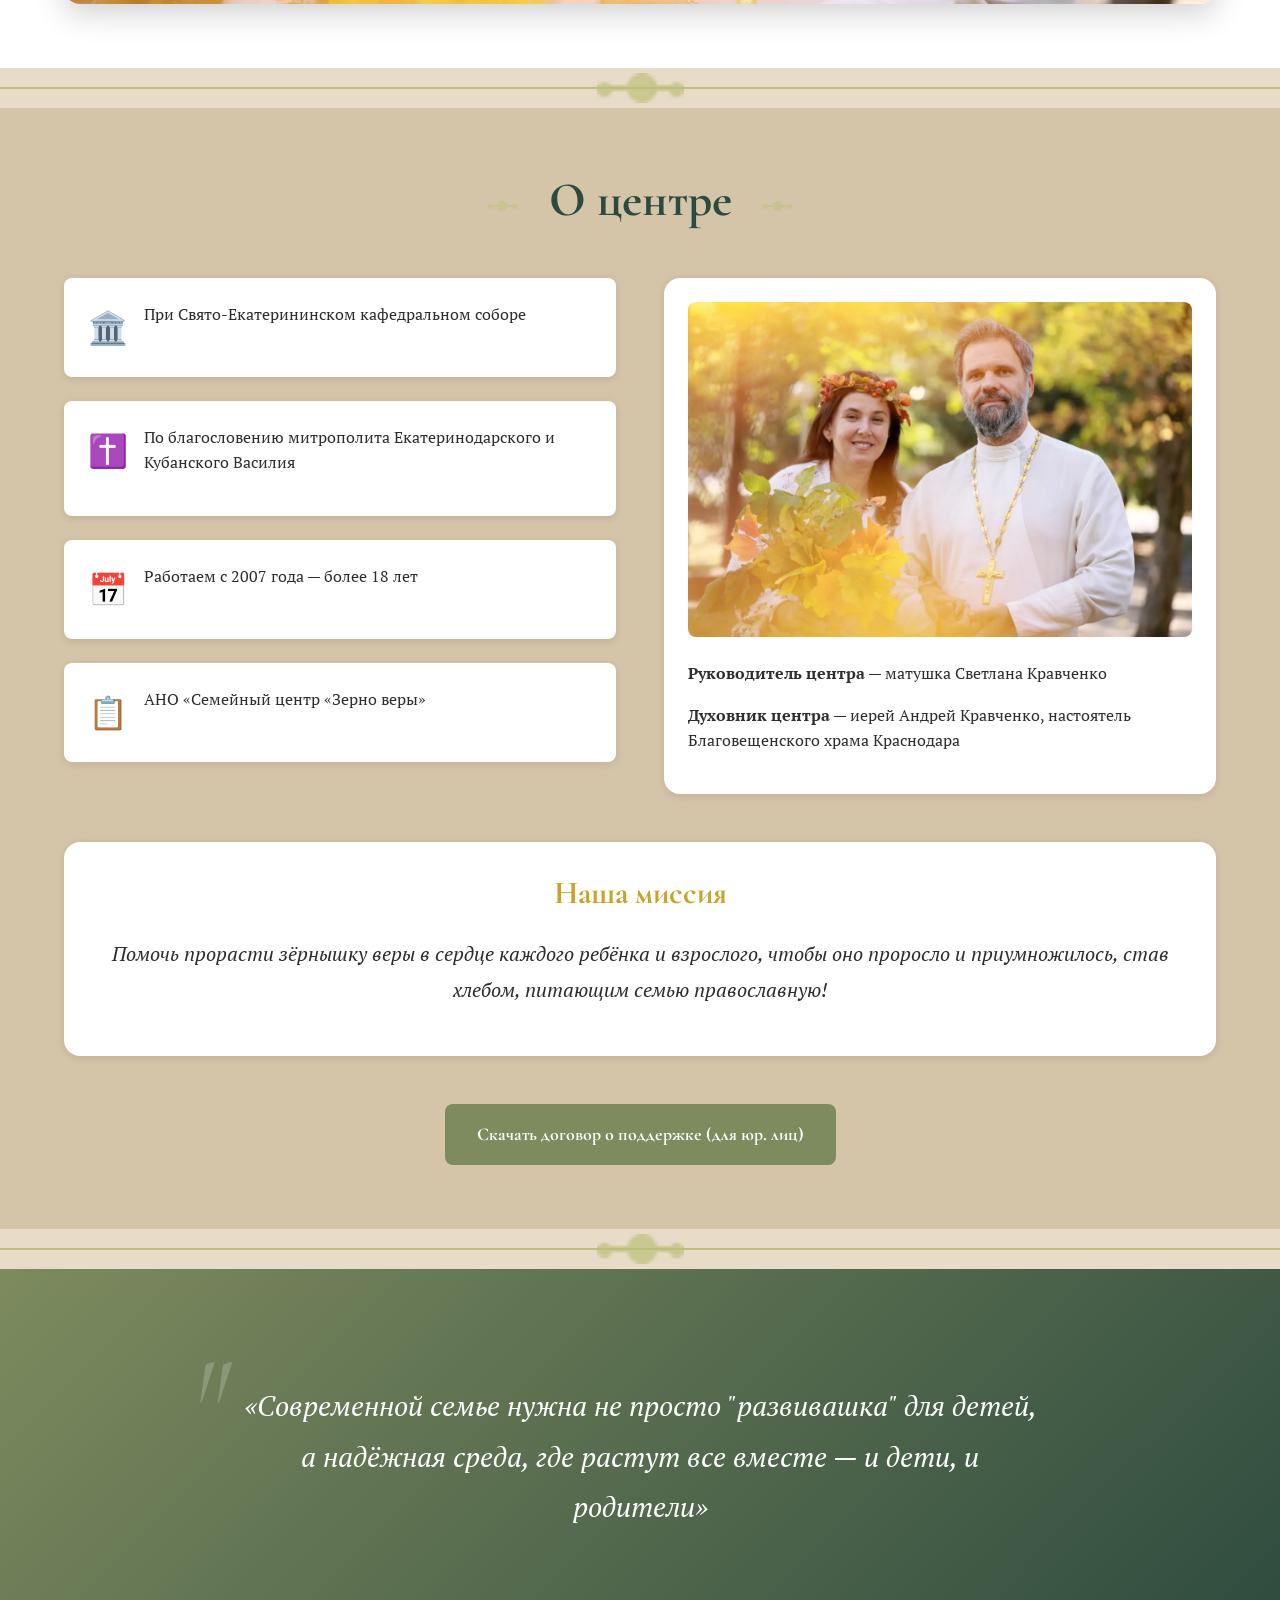
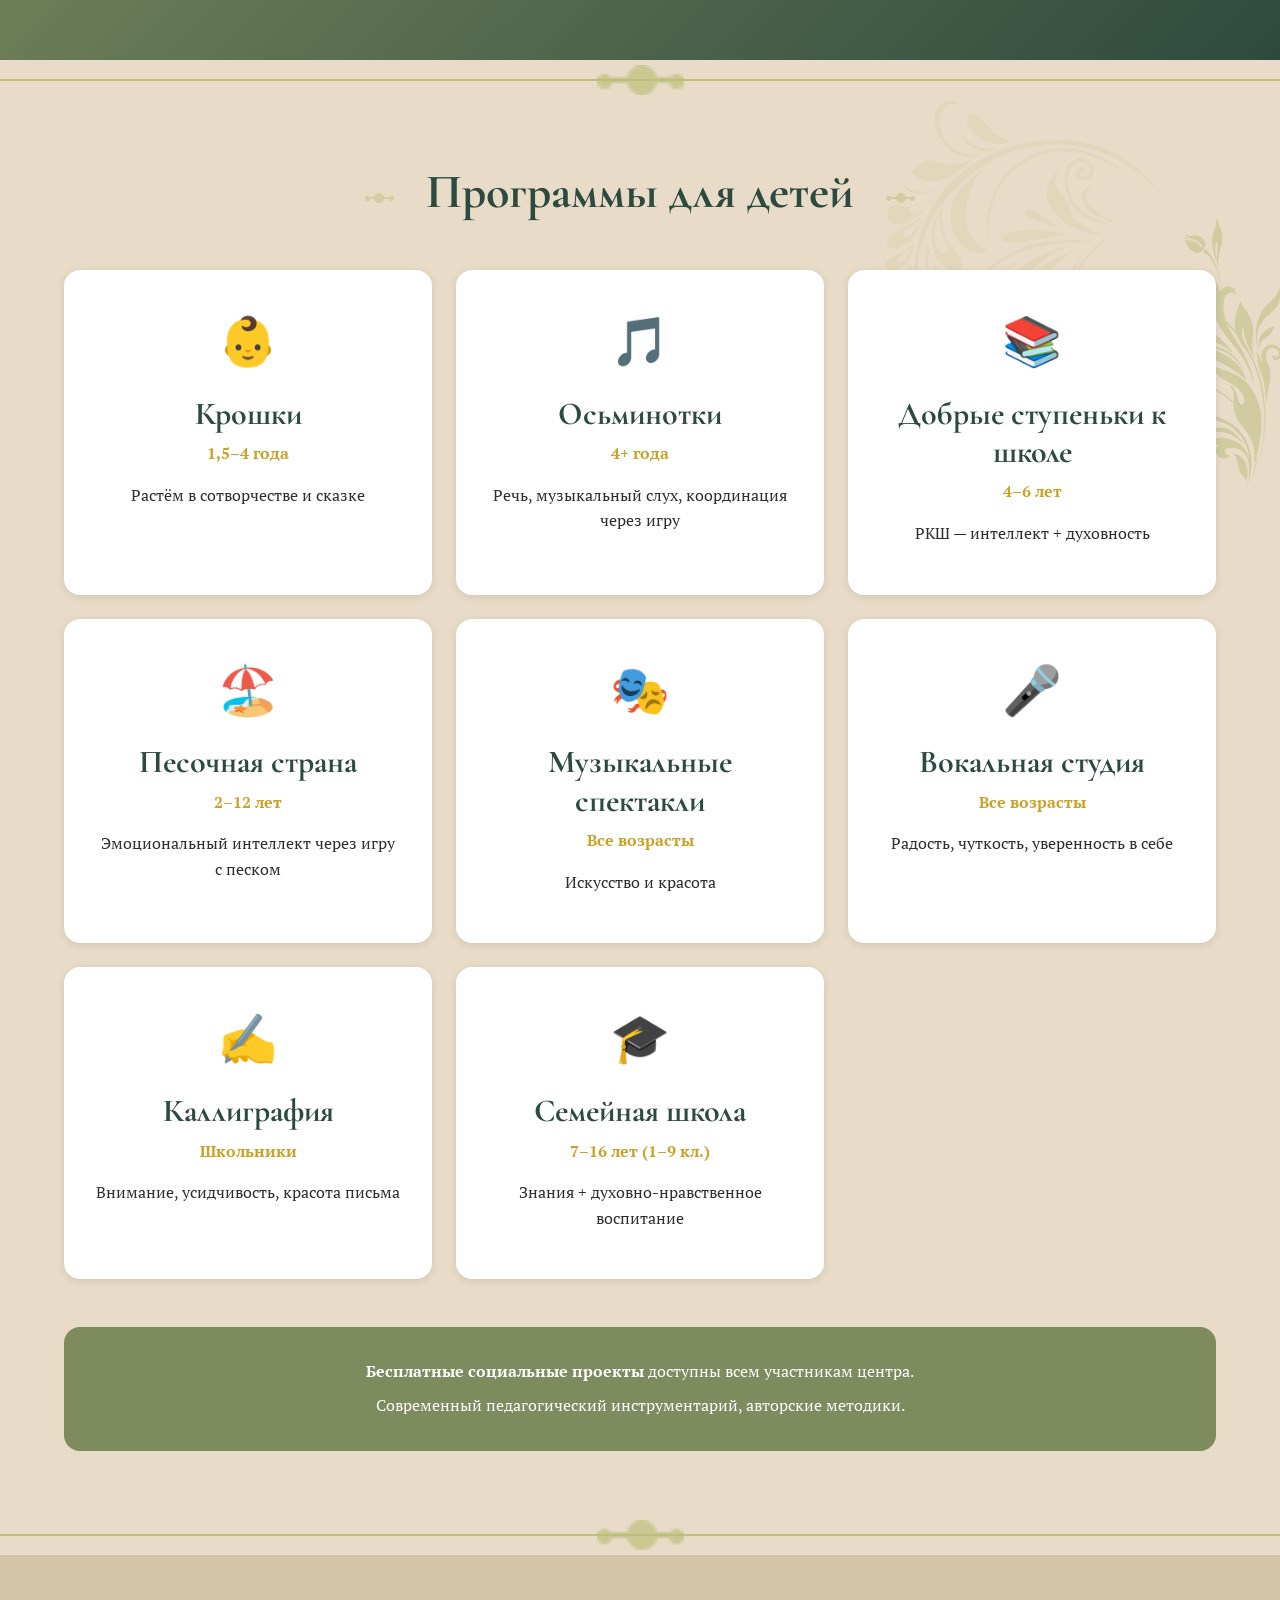
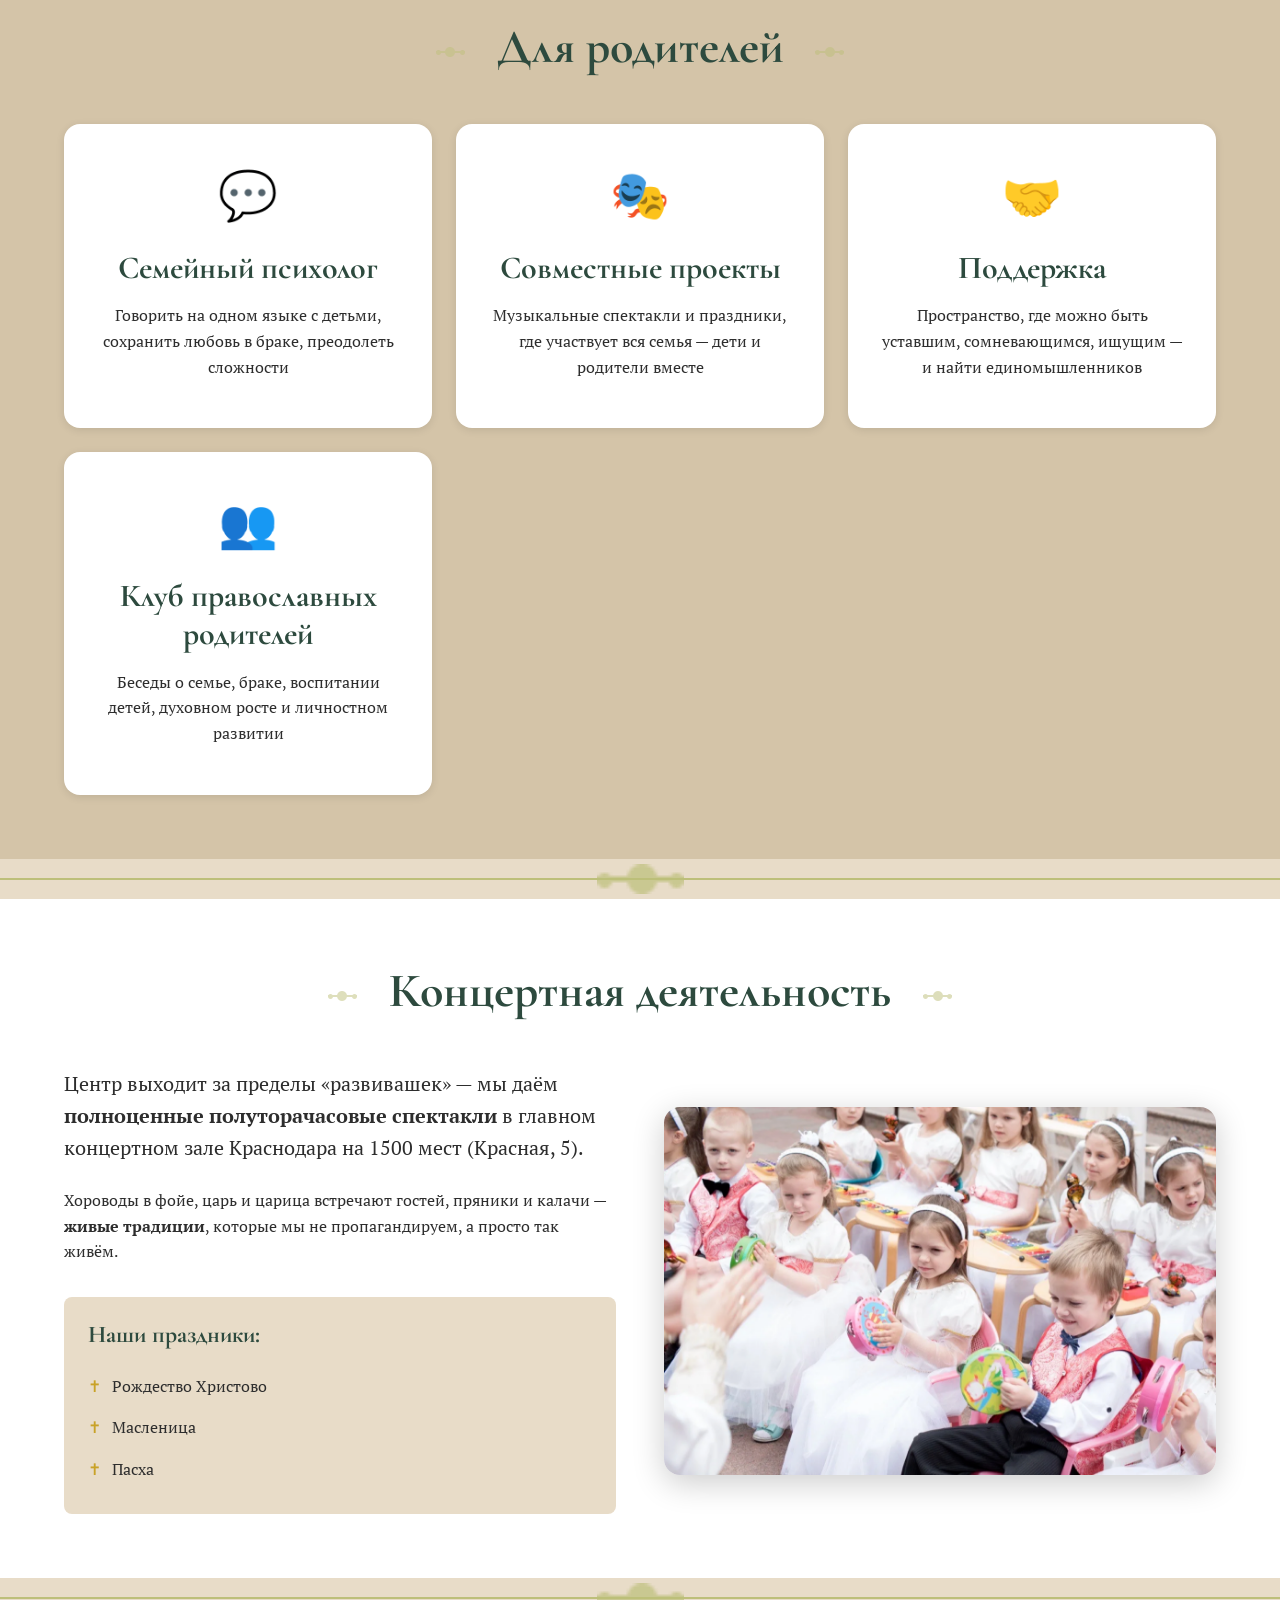
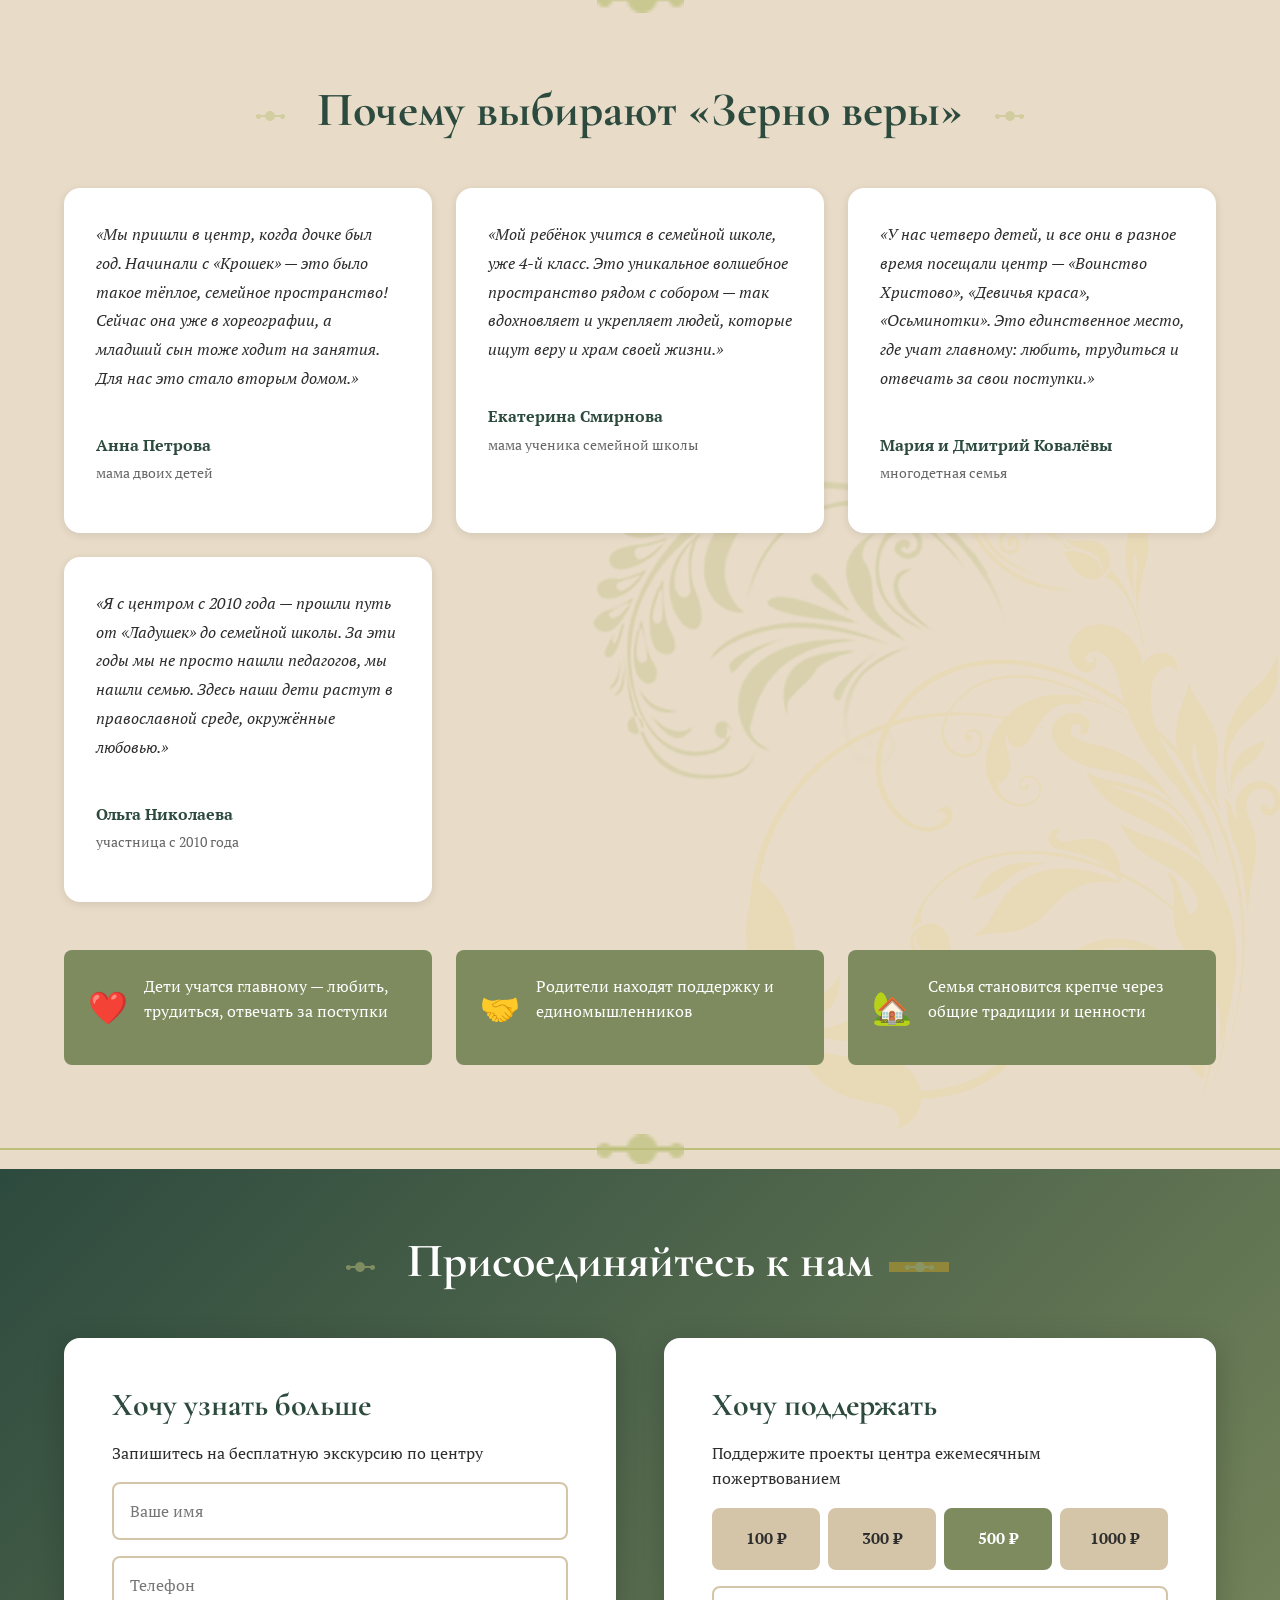
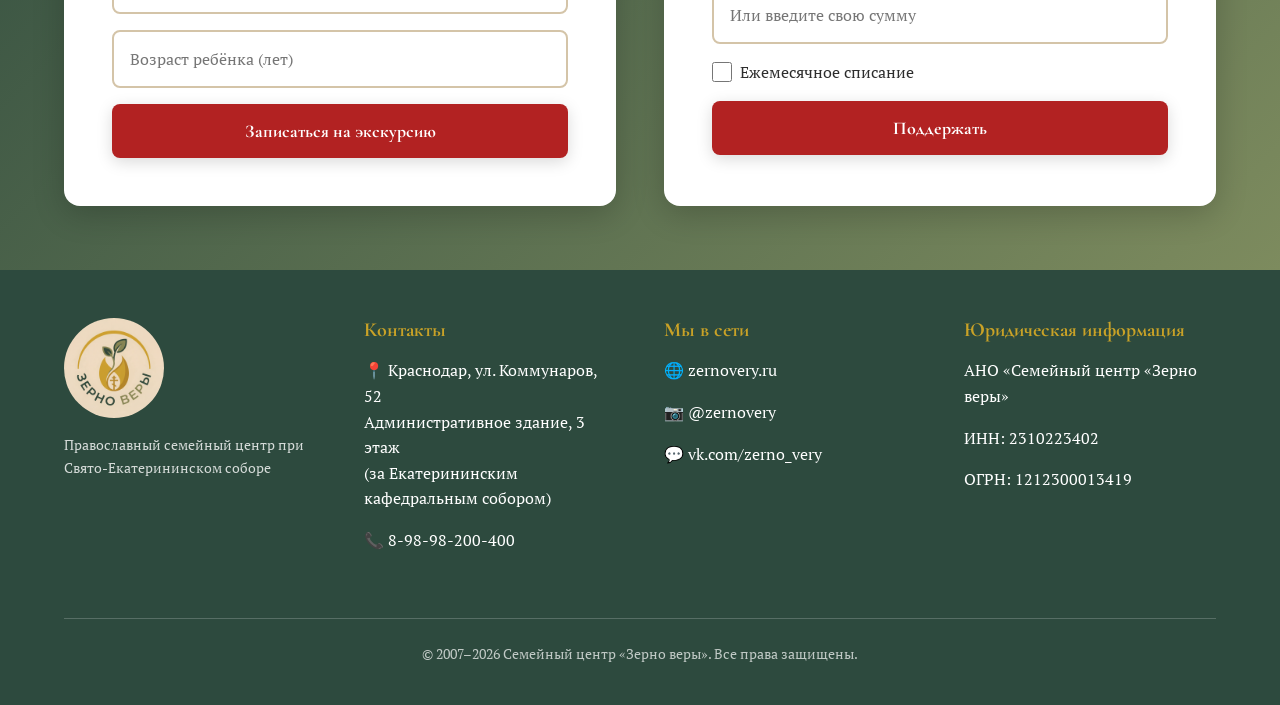
==== commit ef4c4027: "feat: добавлены декоративные завитушки и растительные орнаменты со старого сайта" ====
--- a/index.html
+++ b/index.html
@@ -22,6 +22,8 @@
         </div>
     </section>
 
+    <div class="ornament-divider"><img src="images/line.png" alt="" class="ornament-line"></div>
+
     <!-- 2. Carousel Section -->
     <section id="carousel" class="carousel">
         <div class="container">
@@ -66,6 +68,8 @@
             </div>
         </div>
     </section>
+
+    <div class="ornament-divider"><img src="images/line.png" alt="" class="ornament-line"></div>
 
     <!-- 3. About Section -->
     <section id="about" class="about">
@@ -112,6 +116,8 @@
         </div>
     </section>
 
+    <div class="ornament-divider"><img src="images/line.png" alt="" class="ornament-line"></div>
+
     <!-- 4. Quote Section -->
     <section id="quote" class="quote">
         <div class="container">
@@ -120,6 +126,8 @@
             </blockquote>
         </div>
     </section>
+
+    <div class="ornament-divider"><img src="images/line.png" alt="" class="ornament-line"></div>
 
     <!-- 5. Programs Section -->
     <section id="programs" class="programs">
@@ -190,6 +198,8 @@
             </div>
         </div>
     </section>
+
+    <div class="ornament-divider"><img src="images/line.png" alt="" class="ornament-line"></div>
 
     <!-- 6. For Parents Section -->
     <section id="for-parents" class="for-parents">
@@ -223,6 +233,8 @@
             </div>
         </div>
     </section>
+
+    <div class="ornament-divider"><img src="images/line.png" alt="" class="ornament-line"></div>
 
     <!-- 7. Concerts Section -->
     <section id="concerts" class="concerts">
@@ -252,6 +264,8 @@
         </div>
     </section>
 
+    <div class="ornament-divider"><img src="images/line.png" alt="" class="ornament-line"></div>
+
     <!-- 8. Testimonials Section -->
     <section id="testimonials" class="testimonials">
         <div class="container">
@@ -315,6 +329,8 @@
             </div>
         </div>
     </section>
+
+    <div class="ornament-divider"><img src="images/line.png" alt="" class="ornament-line"></div>
 
     <!-- 9. CTA Section -->
     <section id="cta" class="cta">
--- a/styles.css
+++ b/styles.css
@@ -40,6 +40,76 @@
 }
 
 /* ============================================
+   ORNAMENT DIVIDERS (завитушки со старого сайта)
+   ============================================ */
+
+.ornament-divider {
+    height: 40px;
+    display: flex;
+    align-items: center;
+    justify-content: center;
+    position: relative;
+    background: url(images/line-bg.png) repeat-x center;
+    z-index: 1;
+}
+
+.ornament-line {
+    display: block;
+    width: 29px;
+    height: 10px;
+    image-rendering: crisp-edges;
+    /* Масштабируем оригинальный завиток */
+    transform: scale(3);
+    opacity: 0.7;
+}
+
+/* Растительный орнамент в заголовках секций */
+.section-title {
+    position: relative;
+}
+
+.section-title::before,
+.section-title::after {
+    content: '';
+    display: inline-block;
+    width: 60px;
+    height: 10px;
+    background: url(images/line.png) no-repeat center;
+    background-size: contain;
+    vertical-align: middle;
+    opacity: 0.5;
+    margin: 0 16px;
+}
+
+.section-title::before {
+    transform: scaleX(-1);
+}
+
+/* Фоновые растительные узоры */
+.hero {
+    background-image:
+        url(images/header-bg.png),
+        linear-gradient(135deg, var(--color-bg-primary) 0%, var(--color-bg-secondary) 100%);
+    background-repeat: no-repeat, no-repeat;
+    background-position: center bottom, center center;
+    background-size: cover, cover;
+}
+
+.programs {
+    background-image: url(images/content-bg.png);
+    background-repeat: no-repeat;
+    background-position: top right;
+    background-color: var(--color-bg-primary);
+}
+
+.testimonials {
+    background-image: url(images/content-bg-big.png);
+    background-repeat: no-repeat;
+    background-position: bottom right;
+    background-color: var(--color-bg-primary);
+}
+
+/* ============================================
    RESET & BASE STYLES
    ============================================ */
 
@@ -172,8 +242,8 @@
     position: relative;
 }
 
-.section-title::after {
-    content: '';
+/* Линия-акцент под заголовком (дополняет завитушки) */
+.section-title .accent-line {
     display: block;
     width: 80px;
     height: 4px;
@@ -192,7 +262,6 @@
     align-items: center;
     justify-content: center;
     position: relative;
-    background: linear-gradient(135deg, var(--color-bg-primary) 0%, var(--color-bg-secondary) 100%);
     overflow: hidden;
 }
 
@@ -445,9 +514,7 @@
    5. PROGRAMS SECTION
    ============================================ */
 
-.programs {
-    background-color: var(--color-bg-primary);
-}
+/* .programs background задан выше в секции ORNAMENT */
 
 .programs-grid {
     display: grid;
@@ -601,9 +668,7 @@
    8. TESTIMONIALS SECTION
    ============================================ */
 
-.testimonials {
-    background-color: var(--color-bg-primary);
-}
+/* .testimonials background задан выше в секции ORNAMENT */
 
 .testimonials-grid {
     display: grid;
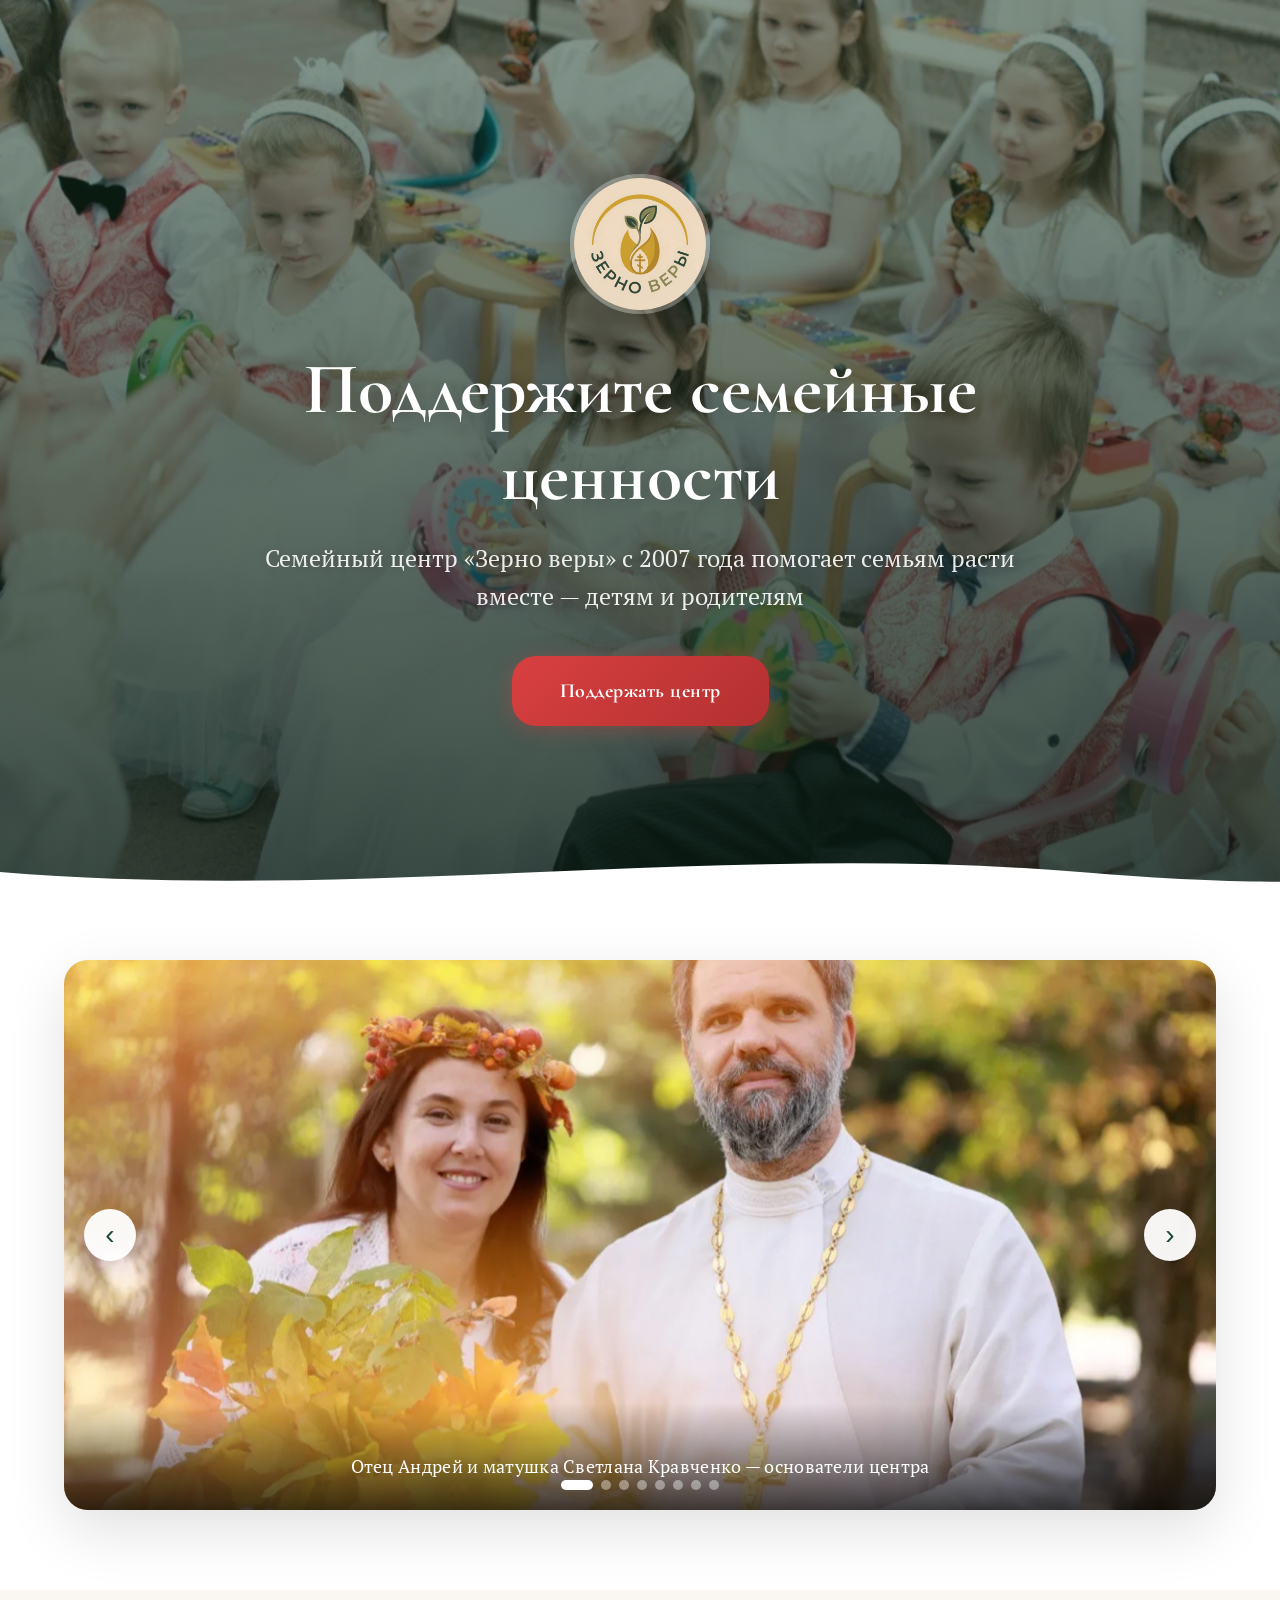
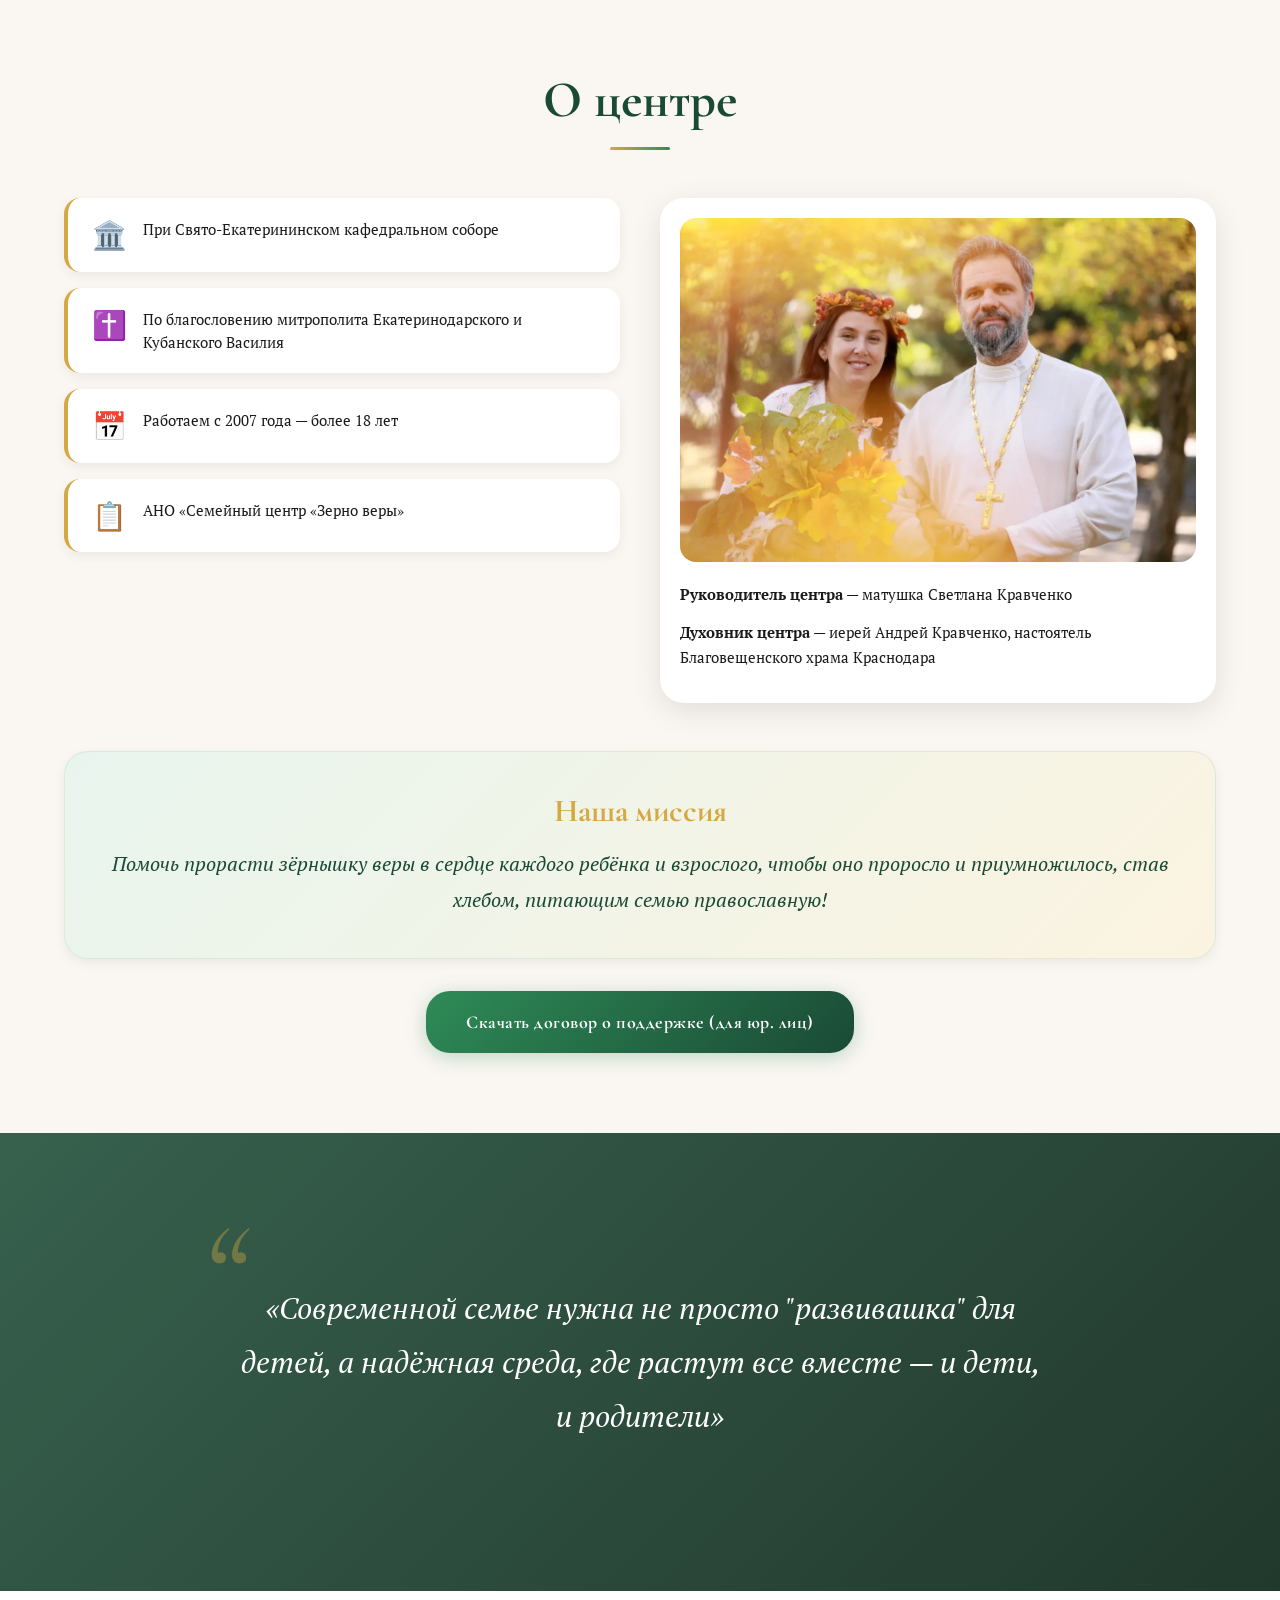
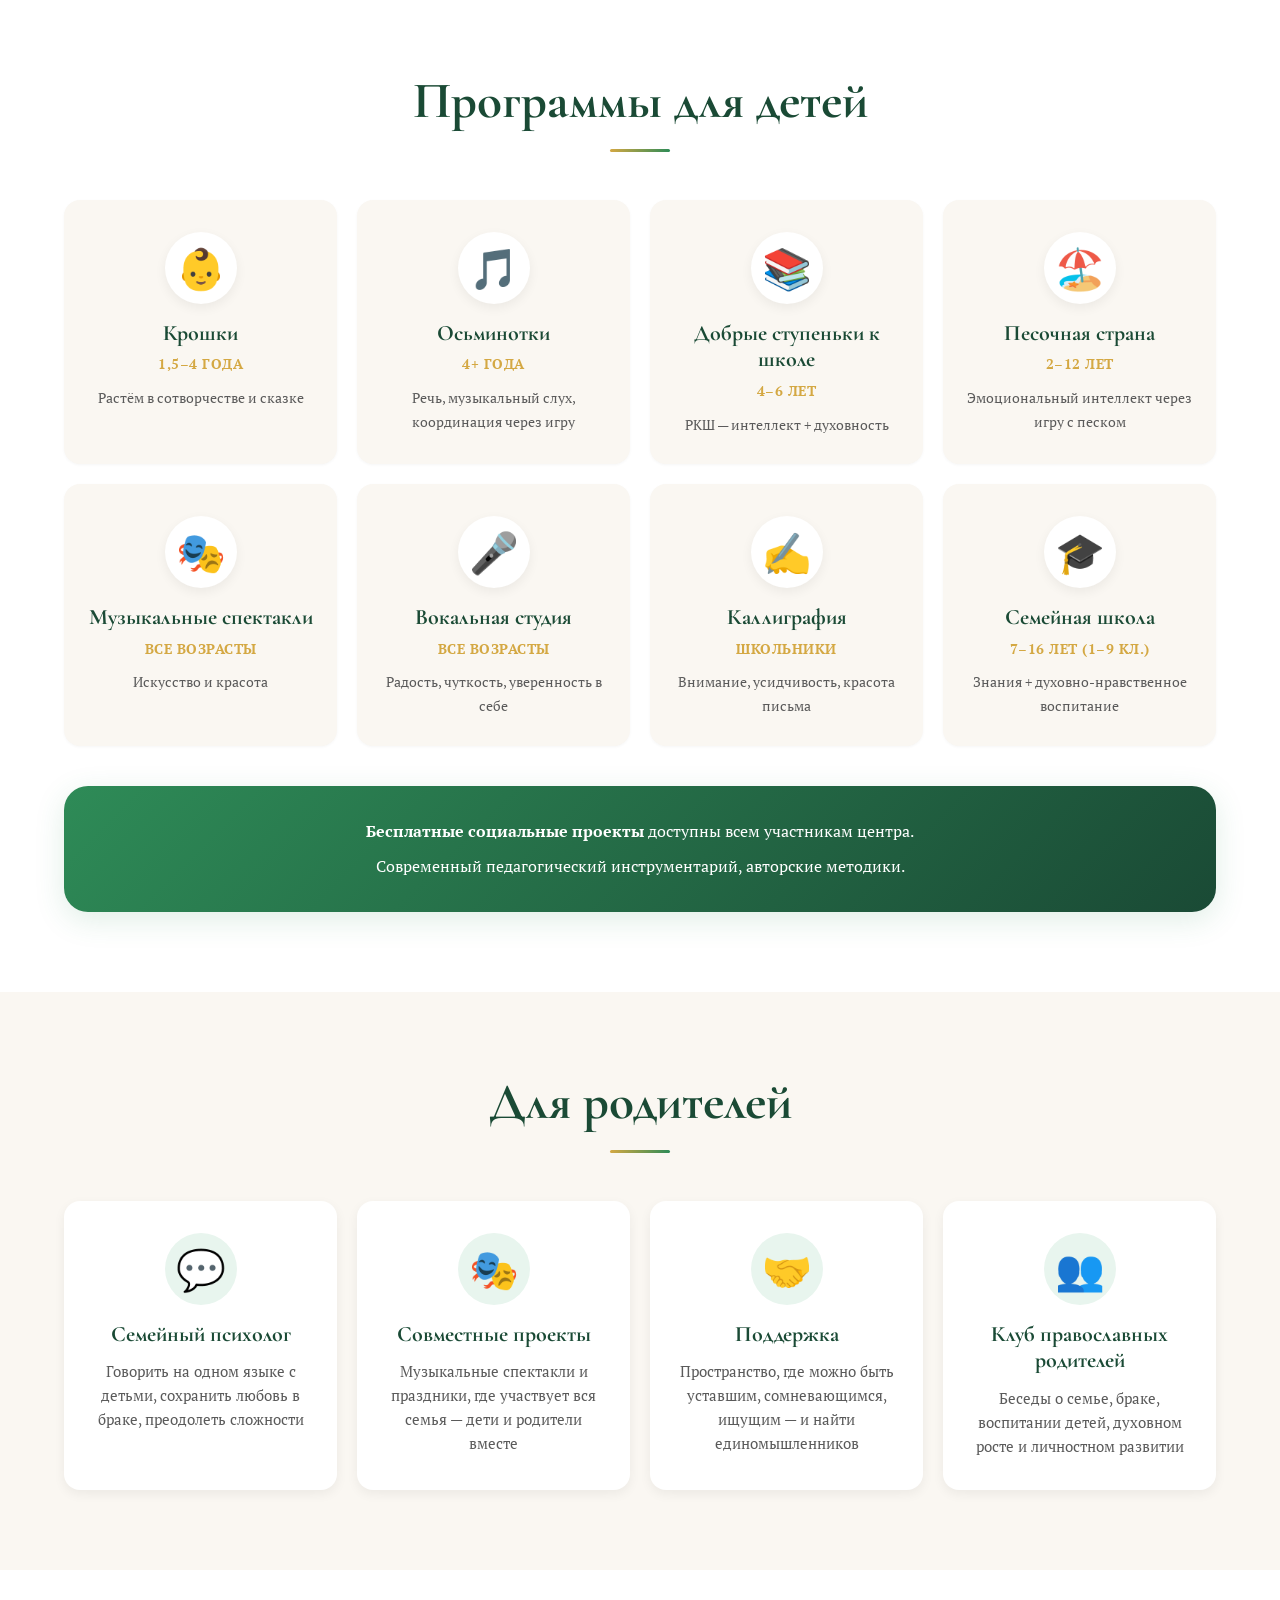
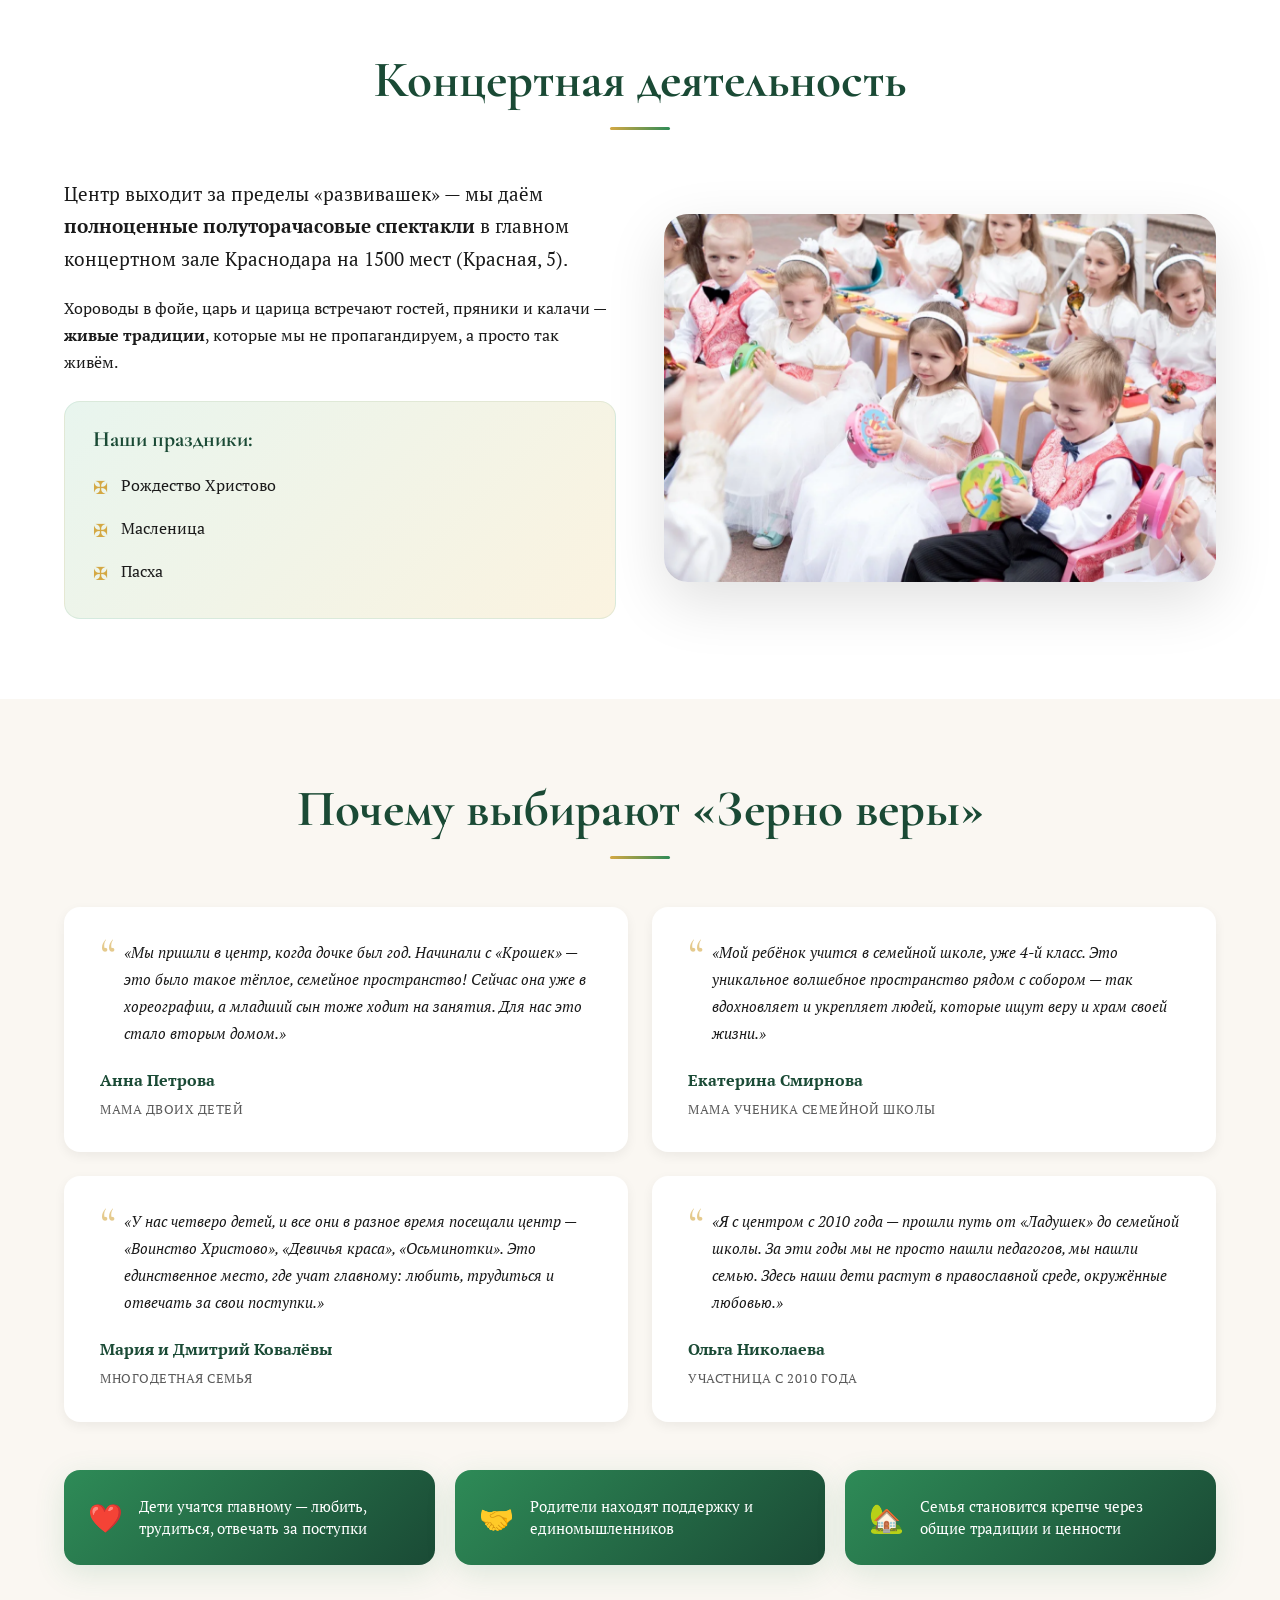
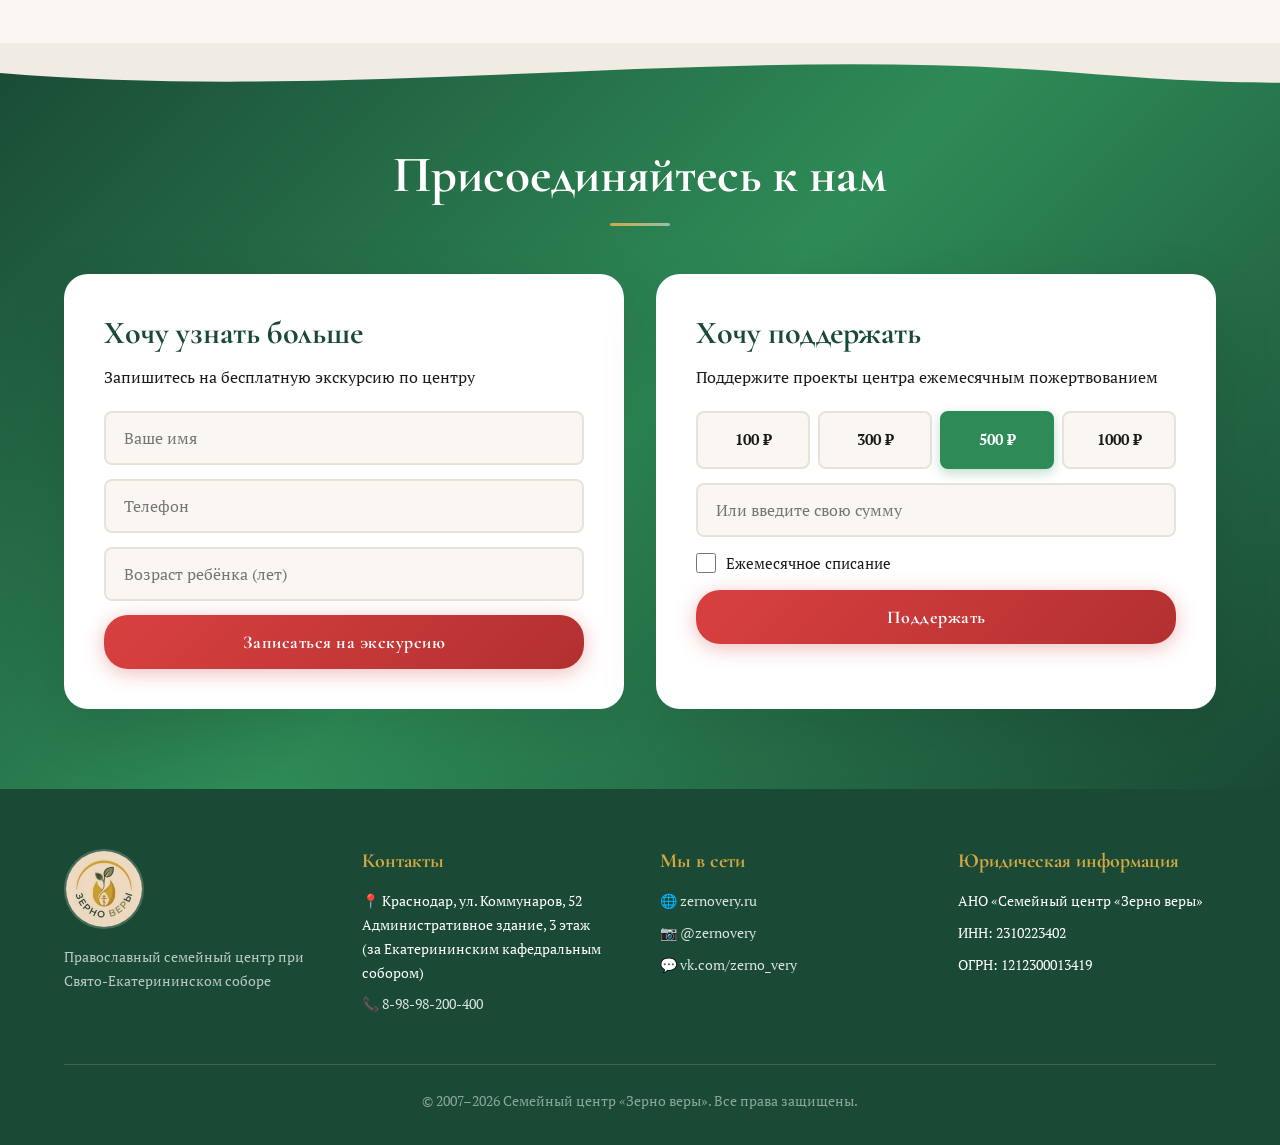
==== commit 95ea10d1: "feat: полный редизайн — живое фото в hero, яркие цвета, волновые переходы, параллакс, каскадные аним" ====
--- a/index.html
+++ b/index.html
@@ -22,8 +22,6 @@
         </div>
     </section>
 
-    <div class="ornament-divider"><img src="images/line.png" alt="" class="ornament-line"></div>
-
     <!-- 2. Carousel Section -->
     <section id="carousel" class="carousel">
         <div class="container">
@@ -68,8 +66,6 @@
             </div>
         </div>
     </section>
-
-    <div class="ornament-divider"><img src="images/line.png" alt="" class="ornament-line"></div>
 
     <!-- 3. About Section -->
     <section id="about" class="about">
@@ -116,8 +112,6 @@
         </div>
     </section>
 
-    <div class="ornament-divider"><img src="images/line.png" alt="" class="ornament-line"></div>
-
     <!-- 4. Quote Section -->
     <section id="quote" class="quote">
         <div class="container">
@@ -126,8 +120,6 @@
             </blockquote>
         </div>
     </section>
-
-    <div class="ornament-divider"><img src="images/line.png" alt="" class="ornament-line"></div>
 
     <!-- 5. Programs Section -->
     <section id="programs" class="programs">
@@ -198,8 +190,6 @@
             </div>
         </div>
     </section>
-
-    <div class="ornament-divider"><img src="images/line.png" alt="" class="ornament-line"></div>
 
     <!-- 6. For Parents Section -->
     <section id="for-parents" class="for-parents">
@@ -233,8 +223,6 @@
             </div>
         </div>
     </section>
-
-    <div class="ornament-divider"><img src="images/line.png" alt="" class="ornament-line"></div>
 
     <!-- 7. Concerts Section -->
     <section id="concerts" class="concerts">
@@ -264,8 +252,6 @@
         </div>
     </section>
 
-    <div class="ornament-divider"><img src="images/line.png" alt="" class="ornament-line"></div>
-
     <!-- 8. Testimonials Section -->
     <section id="testimonials" class="testimonials">
         <div class="container">
@@ -329,8 +315,6 @@
             </div>
         </div>
     </section>
-
-    <div class="ornament-divider"><img src="images/line.png" alt="" class="ornament-line"></div>
 
     <!-- 9. CTA Section -->
     <section id="cta" class="cta">
--- a/styles.css
+++ b/styles.css
@@ -1,119 +1,88 @@
 /* ============================================
-   DESIGN SYSTEM - Зерно Веры
+   ЗЕРНО ВЕРЫ — Современный дизайн 2026
+   Яркий, живой, плавный
    ============================================ */
 
 /* CSS Variables */
 :root {
-    /* Colors */
-    --color-bg-primary: #E8DCC8;     /* Светлый бежевый - основной фон */
-    --color-bg-secondary: #D4C4A8;   /* Тёплый бежевый - фон блоков */
-    --color-olive: #7D8B5E;          /* Оливковый - иконки, декор */
-    --color-green-dark: #2D4A3E;     /* Тёмно-зелёный - заголовки */
-    --color-ochre: #C9A227;          /* Охра - акценты */
-    --color-cta: #B22222;            /* Красный - CTA кнопки */
-    --color-white: #FFFFFF;          /* Белый - карточки */
-    --color-text: #2D2D2D;           /* Основной текст */
-    --color-text-light: #666666;     /* Светлый текст */
-
-    /* Typography */
-    --font-heading: 'Cormorant Garamond', serif;
-    --font-body: 'PT Serif', serif;
-
-    /* Spacing */
-    --space-xs: 4px;
-    --space-sm: 8px;
-    --space-md: 16px;
-    --space-lg: 24px;
-    --space-xl: 32px;
-    --space-2xl: 48px;
-    --space-3xl: 64px;
-
-    /* Border Radius */
-    --radius-sm: 8px;
-    --radius-md: 16px;
-    --radius-lg: 24px;
-
-    /* Shadows */
-    --shadow-sm: 0 2px 8px rgba(0, 0, 0, 0.1);
-    --shadow-md: 0 4px 16px rgba(0, 0, 0, 0.15);
-    --shadow-lg: 0 8px 32px rgba(0, 0, 0, 0.2);
-}
-
-/* ============================================
-   ORNAMENT DIVIDERS (завитушки со старого сайта)
-   ============================================ */
-
-.ornament-divider {
-    height: 40px;
-    display: flex;
-    align-items: center;
-    justify-content: center;
-    position: relative;
-    background: url(images/line-bg.png) repeat-x center;
-    z-index: 1;
-}
-
-.ornament-line {
-    display: block;
-    width: 29px;
-    height: 10px;
-    image-rendering: crisp-edges;
-    /* Масштабируем оригинальный завиток */
-    transform: scale(3);
-    opacity: 0.7;
-}
-
-/* Растительный орнамент в заголовках секций */
-.section-title {
-    position: relative;
-}
-
-.section-title::before,
-.section-title::after {
-    content: '';
-    display: inline-block;
-    width: 60px;
-    height: 10px;
-    background: url(images/line.png) no-repeat center;
-    background-size: contain;
-    vertical-align: middle;
-    opacity: 0.5;
-    margin: 0 16px;
-}
-
-.section-title::before {
-    transform: scaleX(-1);
-}
-
-/* Фоновые растительные узоры */
-.hero {
-    background-image:
-        url(images/header-bg.png),
-        linear-gradient(135deg, var(--color-bg-primary) 0%, var(--color-bg-secondary) 100%);
-    background-repeat: no-repeat, no-repeat;
-    background-position: center bottom, center center;
-    background-size: cover, cover;
-}
-
-.programs {
-    background-image: url(images/content-bg.png);
-    background-repeat: no-repeat;
-    background-position: top right;
-    background-color: var(--color-bg-primary);
-}
-
-.testimonials {
-    background-image: url(images/content-bg-big.png);
-    background-repeat: no-repeat;
-    background-position: bottom right;
-    background-color: var(--color-bg-primary);
-}
-
-/* ============================================
-   RESET & BASE STYLES
-   ============================================ */
-
-* {
+    /* Цветовая палитра — яркая и тёплая */
+    --c-bg: #FAF7F2;
+    --c-bg-alt: #F0EBE3;
+    --c-white: #FFFFFF;
+    --c-green: #2E8B57;
+    --c-green-dark: #1A4A35;
+    --c-green-light: #E8F5EE;
+    --c-gold: #D4A843;
+    --c-gold-light: #FBF3E0;
+    --c-red: #D94040;
+    --c-red-dark: #B33030;
+    --c-text: #1A1A1A;
+    --c-text-muted: #5A5A5A;
+
+    /* Шрифты */
+    --f-heading: 'Cormorant Garamond', serif;
+    --f-body: 'PT Serif', serif;
+
+    /* Тени */
+    --shadow-xs: 0 1px 3px rgba(0, 0, 0, 0.04);
+    --shadow-sm: 0 4px 12px rgba(0, 0, 0, 0.06);
+    --shadow-md: 0 8px 30px rgba(0, 0, 0, 0.1);
+    --shadow-lg: 0 20px 60px rgba(0, 0, 0, 0.12);
+    --shadow-colored: 0 8px 30px rgba(46, 139, 87, 0.15);
+
+    /* Скругления */
+    --r-sm: 8px;
+    --r-md: 16px;
+    --r-lg: 24px;
+    --r-xl: 32px;
+
+    /* Анимация */
+    --ease: cubic-bezier(0.25, 0.46, 0.45, 0.94);
+    --ease-out: cubic-bezier(0.16, 1, 0.3, 1);
+    --duration: 0.5s;
+}
+
+/* ============================================
+   KEYFRAME ANIMATIONS
+   ============================================ */
+
+@keyframes fadeInUp {
+    from {
+        opacity: 0;
+        transform: translateY(40px);
+    }
+    to {
+        opacity: 1;
+        transform: translateY(0);
+    }
+}
+
+@keyframes pulse {
+    0%, 100% {
+        box-shadow: 0 4px 20px rgba(217, 64, 64, 0.35);
+    }
+    50% {
+        box-shadow: 0 4px 20px rgba(217, 64, 64, 0.35),
+                    0 0 0 12px rgba(217, 64, 64, 0);
+    }
+}
+
+@keyframes shimmer {
+    0% {
+        background-position: -200% center;
+    }
+    100% {
+        background-position: 200% center;
+    }
+}
+
+/* ============================================
+   RESET & BASE
+   ============================================ */
+
+*,
+*::before,
+*::after {
     margin: 0;
     padding: 0;
     box-sizing: border-box;
@@ -121,14 +90,17 @@
 
 html {
     scroll-behavior: smooth;
+    font-size: 16px;
 }
 
 body {
-    font-family: var(--font-body);
-    font-size: 16px;
-    line-height: 1.6;
-    color: var(--color-text);
-    background-color: var(--color-bg-primary);
+    font-family: var(--f-body);
+    color: var(--c-text);
+    background: var(--c-bg);
+    line-height: 1.7;
+    overflow-x: hidden;
+    -webkit-font-smoothing: antialiased;
+    -moz-osx-font-smoothing: grayscale;
 }
 
 img {
@@ -138,13 +110,13 @@
 }
 
 a {
-    color: var(--color-green-dark);
+    color: var(--c-green);
     text-decoration: none;
-    transition: color 0.3s ease;
+    transition: color var(--duration) var(--ease);
 }
 
 a:hover {
-    color: var(--color-olive);
+    color: var(--c-green-dark);
 }
 
 /* ============================================
@@ -152,31 +124,23 @@
    ============================================ */
 
 h1, h2, h3, h4, h5, h6 {
-    font-family: var(--font-heading);
+    font-family: var(--f-heading);
     font-weight: 700;
     line-height: 1.2;
-    color: var(--color-green-dark);
-    margin-bottom: var(--space-lg);
-}
-
-h1 {
-    font-size: 64px;
-}
-
-h2 {
-    font-size: 48px;
-}
-
-h3 {
-    font-size: 32px;
-}
-
-h4 {
-    font-size: 24px;
-}
+    color: var(--c-green-dark);
+}
+
+h1 { font-size: clamp(40px, 6vw, 72px); }
+h2 { font-size: clamp(32px, 4vw, 52px); }
+h3 { font-size: clamp(24px, 3vw, 32px); }
+h4 { font-size: 22px; }
 
 p {
-    margin-bottom: var(--space-md);
+    margin-bottom: 16px;
+}
+
+p:last-child {
+    margin-bottom: 0;
 }
 
 /* ============================================
@@ -186,11 +150,12 @@
 .container {
     max-width: 1200px;
     margin: 0 auto;
-    padding: 0 var(--space-lg);
+    padding: 0 24px;
 }
 
 section {
-    padding: var(--space-3xl) 0;
+    padding: 80px 0;
+    position: relative;
 }
 
 /* ============================================
@@ -198,38 +163,43 @@
    ============================================ */
 
 .btn {
-    display: inline-block;
-    padding: var(--space-md) var(--space-xl);
-    font-family: var(--font-heading);
+    display: inline-flex;
+    align-items: center;
+    justify-content: center;
+    padding: 16px 40px;
+    font-family: var(--f-heading);
     font-size: 18px;
     font-weight: 700;
-    text-align: center;
     border: none;
-    border-radius: var(--radius-sm);
+    border-radius: var(--r-lg);
     cursor: pointer;
-    transition: all 0.3s ease;
+    transition: all var(--duration) var(--ease);
     text-decoration: none;
+    letter-spacing: 0.5px;
 }
 
 .btn-primary {
-    background-color: var(--color-cta);
-    color: var(--color-white);
-    box-shadow: var(--shadow-md);
+    background: linear-gradient(135deg, var(--c-red) 0%, var(--c-red-dark) 100%);
+    color: var(--c-white);
+    box-shadow: 0 4px 20px rgba(217, 64, 64, 0.35);
 }
 
 .btn-primary:hover {
-    background-color: #8B1A1A;
-    transform: translateY(-2px);
-    box-shadow: var(--shadow-lg);
+    transform: translateY(-3px);
+    box-shadow: 0 8px 30px rgba(217, 64, 64, 0.45);
+    color: var(--c-white);
 }
 
 .btn-secondary {
-    background-color: var(--color-olive);
-    color: var(--color-white);
+    background: linear-gradient(135deg, var(--c-green) 0%, var(--c-green-dark) 100%);
+    color: var(--c-white);
+    box-shadow: 0 4px 20px rgba(46, 139, 87, 0.3);
 }
 
 .btn-secondary:hover {
-    background-color: var(--color-green-dark);
+    transform: translateY(-3px);
+    box-shadow: 0 8px 30px rgba(46, 139, 87, 0.4);
+    color: var(--c-white);
 }
 
 /* ============================================
@@ -238,22 +208,38 @@
 
 .section-title {
     text-align: center;
-    margin-bottom: var(--space-2xl);
-    position: relative;
-}
-
-/* Линия-акцент под заголовком (дополняет завитушки) */
-.section-title .accent-line {
+    margin-bottom: 48px;
+    position: relative;
+}
+
+.section-title::after {
+    content: '';
     display: block;
-    width: 80px;
-    height: 4px;
-    background-color: var(--color-ochre);
-    margin: var(--space-lg) auto 0;
+    width: 60px;
+    height: 3px;
+    background: linear-gradient(90deg, var(--c-gold), var(--c-green));
+    margin: 16px auto 0;
     border-radius: 2px;
 }
 
 /* ============================================
+   SCROLL ANIMATIONS (CSS)
+   ============================================ */
+
+.animate-on-scroll {
+    opacity: 0;
+    transform: translateY(30px);
+    transition: opacity 0.7s var(--ease-out), transform 0.7s var(--ease-out);
+}
+
+.animate-on-scroll.visible {
+    opacity: 1;
+    transform: translateY(0);
+}
+
+/* ============================================
    1. HERO SECTION
+   Полноэкранное фото с оверлеем
    ============================================ */
 
 .hero {
@@ -262,47 +248,71 @@
     align-items: center;
     justify-content: center;
     position: relative;
+    background: url('optimized/IMG_5440.jpg') center / cover no-repeat;
     overflow: hidden;
 }
 
 .hero-background {
     position: absolute;
-    top: 0;
-    left: 0;
-    right: 0;
-    bottom: 0;
-    background-image:
-        radial-gradient(circle at 20% 50%, rgba(125, 139, 94, 0.1) 0%, transparent 50%),
-        radial-gradient(circle at 80% 80%, rgba(201, 162, 39, 0.1) 0%, transparent 50%);
-    z-index: 0;
+    inset: 0;
+    background: linear-gradient(
+        to bottom,
+        rgba(15, 50, 30, 0.5) 0%,
+        rgba(15, 40, 25, 0.65) 50%,
+        rgba(10, 30, 20, 0.8) 100%
+    );
+    z-index: 1;
 }
 
 .hero-content {
     position: relative;
-    z-index: 1;
+    z-index: 2;
     text-align: center;
     max-width: 800px;
+    animation: fadeInUp 1s var(--ease-out) 0.3s both;
 }
 
 .hero-logo {
-    width: 150px;
-    height: 150px;
-    margin: 0 auto var(--space-xl);
+    width: 140px;
+    height: 140px;
+    margin: 0 auto 32px;
     border-radius: 50%;
     object-fit: cover;
+    border: 4px solid rgba(255, 255, 255, 0.25);
+    box-shadow: 0 8px 40px rgba(0, 0, 0, 0.3);
 }
 
 .hero-title {
-    font-size: 72px;
-    margin-bottom: var(--space-lg);
-    color: var(--color-green-dark);
+    color: var(--c-white);
+    margin-bottom: 20px;
+    text-shadow: 0 2px 20px rgba(0, 0, 0, 0.3);
 }
 
 .hero-subtitle {
-    font-size: 24px;
-    color: var(--color-text-light);
-    margin-bottom: var(--space-2xl);
-    line-height: 1.5;
+    font-size: clamp(18px, 2.2vw, 24px);
+    color: rgba(255, 255, 255, 0.9);
+    margin-bottom: 40px;
+    line-height: 1.6;
+    text-shadow: 0 1px 10px rgba(0, 0, 0, 0.2);
+}
+
+.hero .btn-primary {
+    animation: pulse 2.5s ease-in-out infinite;
+    font-size: 20px;
+    padding: 18px 48px;
+}
+
+/* Волна внизу hero */
+.hero::after {
+    content: '';
+    position: absolute;
+    bottom: -2px;
+    left: 0;
+    width: 100%;
+    height: 80px;
+    background: url("data:image/svg+xml,%3Csvg xmlns='http://www.w3.org/2000/svg' viewBox='0 0 1440 80'%3E%3Cpath d='M0 50 C360 80 720 20 1080 50 S1440 30 1440 40 L1440 80 L0 80Z' fill='%23FFFFFF'/%3E%3C/svg%3E") no-repeat;
+    background-size: cover;
+    z-index: 3;
 }
 
 /* ============================================
@@ -310,19 +320,20 @@
    ============================================ */
 
 .carousel {
-    background-color: var(--color-white);
+    background: var(--c-white);
+    padding: 60px 0 80px;
 }
 
 .carousel-wrapper {
     position: relative;
     overflow: hidden;
-    border-radius: var(--radius-md);
+    border-radius: var(--r-lg);
     box-shadow: var(--shadow-lg);
 }
 
 .carousel-track {
     display: flex;
-    transition: transform 0.5s ease-in-out;
+    transition: transform 0.6s var(--ease-out);
 }
 
 .carousel-slide {
@@ -332,7 +343,7 @@
 
 .carousel-slide img {
     width: 100%;
-    height: 600px;
+    height: 550px;
     object-fit: cover;
 }
 
@@ -341,65 +352,72 @@
     bottom: 0;
     left: 0;
     right: 0;
-    background: linear-gradient(to top, rgba(0,0,0,0.8), transparent);
-    color: var(--color-white);
-    padding: var(--space-xl);
+    background: linear-gradient(to top, rgba(0, 0, 0, 0.75) 0%, transparent 100%);
+    color: var(--c-white);
+    padding: 48px 32px 28px;
     font-size: 18px;
     text-align: center;
+    letter-spacing: 0.3px;
 }
 
 .carousel-btn {
     position: absolute;
     top: 50%;
     transform: translateY(-50%);
-    background-color: rgba(255, 255, 255, 0.9);
-    color: var(--color-green-dark);
+    background: rgba(255, 255, 255, 0.95);
+    color: var(--c-green-dark);
     border: none;
-    width: 50px;
-    height: 50px;
+    width: 52px;
+    height: 52px;
     border-radius: 50%;
-    font-size: 32px;
+    font-size: 28px;
     cursor: pointer;
-    transition: all 0.3s ease;
+    transition: all 0.3s var(--ease);
     z-index: 10;
+    box-shadow: var(--shadow-md);
+    display: flex;
+    align-items: center;
+    justify-content: center;
+    line-height: 1;
 }
 
 .carousel-btn:hover {
-    background-color: var(--color-white);
-    transform: translateY(-50%) scale(1.1);
+    background: var(--c-white);
+    transform: translateY(-50%) scale(1.12);
+    box-shadow: var(--shadow-lg);
 }
 
 .carousel-btn-prev {
-    left: var(--space-lg);
+    left: 20px;
 }
 
 .carousel-btn-next {
-    right: var(--space-lg);
+    right: 20px;
 }
 
 .carousel-dots {
     position: absolute;
-    bottom: var(--space-lg);
+    bottom: 20px;
     left: 50%;
     transform: translateX(-50%);
     display: flex;
-    gap: var(--space-sm);
+    gap: 8px;
     z-index: 10;
 }
 
 .carousel-dot {
-    width: 12px;
-    height: 12px;
+    width: 10px;
+    height: 10px;
     border-radius: 50%;
-    background-color: rgba(255, 255, 255, 0.5);
+    background: rgba(255, 255, 255, 0.4);
     cursor: pointer;
-    transition: all 0.3s ease;
+    transition: all 0.4s var(--ease);
 }
 
 .carousel-dot.active {
-    background-color: var(--color-white);
+    background: var(--c-white);
     width: 32px;
-    border-radius: 6px;
+    border-radius: 5px;
 }
 
 /* ============================================
@@ -407,73 +425,96 @@
    ============================================ */
 
 .about {
-    background-color: var(--color-bg-secondary);
+    background: var(--c-bg);
+    padding: 80px 0;
 }
 
 .about-grid {
     display: grid;
     grid-template-columns: 1fr 1fr;
-    gap: var(--space-2xl);
-    margin-bottom: var(--space-2xl);
+    gap: 40px;
+    margin-bottom: 48px;
 }
 
 .about-status {
     display: flex;
     flex-direction: column;
-    gap: var(--space-lg);
+    gap: 16px;
 }
 
 .status-item {
     display: flex;
     align-items: flex-start;
-    gap: var(--space-md);
-    background-color: var(--color-white);
-    padding: var(--space-lg);
-    border-radius: var(--radius-sm);
+    gap: 16px;
+    background: var(--c-white);
+    padding: 20px 24px;
+    border-radius: var(--r-md);
     box-shadow: var(--shadow-sm);
+    border-left: 4px solid var(--c-gold);
+    transition: all 0.4s var(--ease);
+}
+
+.status-item:hover {
+    transform: translateX(6px);
+    box-shadow: var(--shadow-md);
 }
 
 .status-icon {
-    font-size: 32px;
+    font-size: 28px;
     flex-shrink: 0;
+    line-height: 1.2;
+}
+
+.status-item p {
+    margin: 0;
+    font-size: 15px;
+    line-height: 1.5;
 }
 
 .about-founders {
-    background-color: var(--color-white);
-    padding: var(--space-lg);
-    border-radius: var(--radius-md);
-    box-shadow: var(--shadow-sm);
+    background: var(--c-white);
+    padding: 20px;
+    border-radius: var(--r-lg);
+    box-shadow: var(--shadow-md);
+    overflow: hidden;
 }
 
 .founders-photo {
     width: 100%;
-    border-radius: var(--radius-sm);
-    margin-bottom: var(--space-lg);
+    border-radius: var(--r-md);
+    margin-bottom: 20px;
+    transition: transform 0.6s var(--ease);
+}
+
+.about-founders:hover .founders-photo {
+    transform: scale(1.03);
 }
 
 .founders-text p {
-    margin-bottom: var(--space-md);
+    margin-bottom: 12px;
+    font-size: 15px;
 }
 
 .about-mission {
-    background-color: var(--color-white);
-    padding: var(--space-xl);
-    border-radius: var(--radius-md);
+    background: linear-gradient(135deg, var(--c-green-light) 0%, var(--c-gold-light) 100%);
+    padding: 40px;
+    border-radius: var(--r-lg);
     text-align: center;
     box-shadow: var(--shadow-sm);
-    margin-bottom: var(--space-2xl);
+    margin-bottom: 32px;
+    border: 1px solid rgba(46, 139, 87, 0.1);
 }
 
 .about-mission h3 {
-    color: var(--color-ochre);
-    margin-bottom: var(--space-lg);
+    color: var(--c-gold);
+    margin-bottom: 16px;
 }
 
 .mission-text {
     font-size: 20px;
     font-style: italic;
-    color: var(--color-text);
     line-height: 1.8;
+    color: var(--c-green-dark);
 }
 
 .about-download {
@@ -482,88 +523,153 @@
 
 /* ============================================
    4. QUOTE SECTION
+   Фото с параллаксом
    ============================================ */
 
 .quote {
-    background: linear-gradient(135deg, var(--color-olive) 0%, var(--color-green-dark) 100%);
-    color: var(--color-white);
+    background: url('optimized/IMG_5439.jpg') center / cover no-repeat fixed;
+    position: relative;
+    padding: 100px 0;
+}
+
+.quote::before {
+    content: '';
+    position: absolute;
+    inset: 0;
+    background: linear-gradient(
+        135deg,
+        rgba(26, 74, 53, 0.87) 0%,
+        rgba(15, 40, 28, 0.92) 100%
+    );
+}
+
+.quote .container {
+    position: relative;
+    z-index: 1;
 }
 
 .quote-text {
     text-align: center;
-    font-size: 28px;
+    font-size: clamp(22px, 3vw, 30px);
     font-style: italic;
     line-height: 1.8;
     max-width: 900px;
     margin: 0 auto;
-    padding: var(--space-2xl);
-    position: relative;
+    padding: 48px;
+    position: relative;
+    color: var(--c-white);
 }
 
 .quote-text::before {
-    content: '"';
-    font-size: 120px;
-    font-family: var(--font-heading);
+    content: '\201C';
+    font-size: 140px;
+    font-family: var(--f-heading);
     position: absolute;
-    top: -40px;
-    left: 0;
-    color: rgba(255, 255, 255, 0.2);
+    top: -30px;
+    left: 10px;
+    color: rgba(212, 168, 67, 0.4);
+    line-height: 1;
+}
+
+.quote-text p {
+    color: var(--c-white);
 }
 
 /* ============================================
    5. PROGRAMS SECTION
    ============================================ */
 
-/* .programs background задан выше в секции ORNAMENT */
+.programs {
+    background: var(--c-white);
+    padding: 80px 0;
+}
 
 .programs-grid {
     display: grid;
-    grid-template-columns: repeat(auto-fit, minmax(280px, 1fr));
-    gap: var(--space-lg);
-    margin-bottom: var(--space-2xl);
+    grid-template-columns: repeat(4, 1fr);
+    gap: 20px;
+    margin-bottom: 40px;
 }
 
 .program-card {
-    background-color: var(--color-white);
-    padding: var(--space-xl);
-    border-radius: var(--radius-md);
+    background: var(--c-bg);
+    padding: 32px 20px 28px;
+    border-radius: var(--r-md);
     text-align: center;
-    box-shadow: var(--shadow-sm);
-    transition: all 0.3s ease;
+    box-shadow: var(--shadow-xs);
+    transition: all 0.4s var(--ease);
+    position: relative;
+    overflow: hidden;
+}
+
+/* Цветная линия при hover */
+.program-card::before {
+    content: '';
+    position: absolute;
+    top: 0;
+    left: 0;
+    right: 0;
+    height: 4px;
+    background: linear-gradient(90deg, var(--c-green), var(--c-gold));
+    transform: scaleX(0);
+    transition: transform 0.4s var(--ease);
 }
 
 .program-card:hover {
     transform: translateY(-8px);
     box-shadow: var(--shadow-md);
+    background: var(--c-white);
+}
+
+.program-card:hover::before {
+    transform: scaleX(1);
 }
 
 .program-icon {
-    font-size: 48px;
-    display: block;
-    margin-bottom: var(--space-md);
+    font-size: 40px;
+    display: flex;
+    align-items: center;
+    justify-content: center;
+    width: 72px;
+    height: 72px;
+    margin: 0 auto 16px;
+    background: var(--c-white);
+    border-radius: 50%;
+    box-shadow: var(--shadow-sm);
 }
 
 .program-card h3 {
-    color: var(--color-green-dark);
-    margin-bottom: var(--space-sm);
+    font-size: 22px;
+    color: var(--c-green-dark);
+    margin-bottom: 6px;
 }
 
 .program-age {
-    color: var(--color-ochre);
+    color: var(--c-gold);
     font-weight: 700;
-    margin-bottom: var(--space-md);
+    font-size: 14px;
+    margin-bottom: 10px;
+    text-transform: uppercase;
+    letter-spacing: 0.5px;
+}
+
+.program-card > p:last-child {
+    font-size: 14px;
+    color: var(--c-text-muted);
+    margin: 0;
 }
 
 .programs-note {
-    background-color: var(--color-olive);
-    color: var(--color-white);
-    padding: var(--space-xl);
-    border-radius: var(--radius-md);
+    background: linear-gradient(135deg, var(--c-green) 0%, var(--c-green-dark) 100%);
+    color: var(--c-white);
+    padding: 32px 40px;
+    border-radius: var(--r-lg);
     text-align: center;
+    box-shadow: var(--shadow-colored);
 }
 
 .programs-note p {
-    margin-bottom: var(--space-sm);
+    margin-bottom: 8px;
 }
 
 .programs-note p:last-child {
@@ -575,22 +681,39 @@
    ============================================ */
 
 .for-parents {
-    background-color: var(--color-bg-secondary);
+    background: var(--c-bg);
+    padding: 80px 0;
 }
 
 .parents-grid {
     display: grid;
-    grid-template-columns: repeat(auto-fit, minmax(280px, 1fr));
-    gap: var(--space-lg);
+    grid-template-columns: repeat(4, 1fr);
+    gap: 20px;
 }
 
 .parent-card {
-    background-color: var(--color-white);
-    padding: var(--space-xl);
-    border-radius: var(--radius-md);
+    background: var(--c-white);
+    padding: 32px 24px;
+    border-radius: var(--r-md);
     text-align: center;
     box-shadow: var(--shadow-sm);
-    transition: all 0.3s ease;
+    transition: all 0.4s var(--ease);
+    position: relative;
+    overflow: hidden;
+}
+
+/* Золотая линия снизу при hover */
+.parent-card::after {
+    content: '';
+    position: absolute;
+    bottom: 0;
+    left: 50%;
+    transform: translateX(-50%);
+    width: 0;
+    height: 3px;
+    background: var(--c-gold);
+    transition: width 0.4s var(--ease);
+    border-radius: 0 0 var(--r-md) var(--r-md);
 }
 
 .parent-card:hover {
@@ -598,15 +721,32 @@
     box-shadow: var(--shadow-md);
 }
 
+.parent-card:hover::after {
+    width: 60%;
+}
+
 .parent-icon {
-    font-size: 48px;
-    display: block;
-    margin-bottom: var(--space-md);
+    font-size: 40px;
+    display: flex;
+    align-items: center;
+    justify-content: center;
+    width: 72px;
+    height: 72px;
+    margin: 0 auto 16px;
+    background: var(--c-green-light);
+    border-radius: 50%;
 }
 
 .parent-card h3 {
-    color: var(--color-green-dark);
-    margin-bottom: var(--space-md);
+    color: var(--c-green-dark);
+    margin-bottom: 12px;
+    font-size: 22px;
+}
+
+.parent-card p {
+    font-size: 15px;
+    color: var(--c-text-muted);
+    line-height: 1.6;
 }
 
 /* ============================================
@@ -614,31 +754,35 @@
    ============================================ */
 
 .concerts {
-    background-color: var(--color-white);
+    background: var(--c-white);
+    padding: 80px 0;
 }
 
 .concerts-content {
     display: grid;
     grid-template-columns: 1fr 1fr;
-    gap: var(--space-2xl);
+    gap: 48px;
     align-items: center;
 }
 
 .concerts-intro {
-    font-size: 20px;
-    margin-bottom: var(--space-lg);
+    font-size: 19px;
+    line-height: 1.7;
+    margin-bottom: 20px;
 }
 
 .concerts-holidays {
-    background-color: var(--color-bg-primary);
-    padding: var(--space-lg);
-    border-radius: var(--radius-sm);
-    margin-top: var(--space-xl);
+    background: linear-gradient(135deg, var(--c-green-light), var(--c-gold-light));
+    padding: 24px 28px;
+    border-radius: var(--r-md);
+    margin-top: 24px;
+    border: 1px solid rgba(46, 139, 87, 0.1);
 }
 
 .concerts-holidays h3 {
-    font-size: 24px;
-    margin-bottom: var(--space-md);
+    font-size: 22px;
+    margin-bottom: 12px;
+    color: var(--c-green-dark);
 }
 
 .concerts-holidays ul {
@@ -646,147 +790,229 @@
 }
 
 .concerts-holidays li {
-    padding: var(--space-sm) 0;
-    padding-left: var(--space-lg);
-    position: relative;
+    padding: 8px 0 8px 28px;
+    position: relative;
+    font-size: 16px;
 }
 
 .concerts-holidays li::before {
-    content: '✝';
+    content: '\2720';
     position: absolute;
     left: 0;
-    color: var(--color-ochre);
+    color: var(--c-gold);
+    font-size: 18px;
+}
+
+.concerts-image {
+    position: relative;
+    border-radius: var(--r-lg);
+    overflow: hidden;
+    box-shadow: var(--shadow-lg);
 }
 
 .concerts-image img {
     width: 100%;
-    border-radius: var(--radius-md);
-    box-shadow: var(--shadow-lg);
+    height: 100%;
+    object-fit: cover;
+    transition: transform 0.8s var(--ease);
+}
+
+.concerts-image:hover img {
+    transform: scale(1.05);
 }
 
 /* ============================================
    8. TESTIMONIALS SECTION
    ============================================ */
 
-/* .testimonials background задан выше в секции ORNAMENT */
+.testimonials {
+    background: var(--c-bg);
+    padding: 80px 0;
+}
 
 .testimonials-grid {
     display: grid;
-    grid-template-columns: repeat(auto-fit, minmax(280px, 1fr));
-    gap: var(--space-lg);
-    margin-bottom: var(--space-2xl);
+    grid-template-columns: repeat(2, 1fr);
+    gap: 24px;
+    margin-bottom: 48px;
 }
 
 .testimonial-card {
-    background-color: var(--color-white);
-    padding: var(--space-xl);
-    border-radius: var(--radius-md);
+    background: var(--c-white);
+    padding: 32px;
+    border-radius: var(--r-md);
     box-shadow: var(--shadow-sm);
     display: flex;
     flex-direction: column;
-    gap: var(--space-lg);
+    justify-content: space-between;
+    gap: 20px;
+    transition: all 0.4s var(--ease);
+    border-left: 4px solid transparent;
+}
+
+.testimonial-card:hover {
+    box-shadow: var(--shadow-md);
+    border-left-color: var(--c-gold);
+}
+
+.testimonial-quote {
+    position: relative;
+    padding-left: 24px;
+}
+
+.testimonial-quote::before {
+    content: '\201C';
+    position: absolute;
+    left: 0;
+    top: -8px;
+    font-size: 48px;
+    font-family: var(--f-heading);
+    color: var(--c-gold);
+    line-height: 1;
+    opacity: 0.6;
 }
 
 .testimonial-quote p {
     font-style: italic;
-    color: var(--color-text);
+    color: var(--c-text);
     line-height: 1.8;
+    font-size: 15px;
 }
 
 .author-name {
     font-weight: 700;
-    color: var(--color-green-dark);
-    margin-bottom: var(--space-xs);
+    color: var(--c-green-dark);
+    margin-bottom: 4px;
+    font-size: 16px;
 }
 
 .author-info {
-    font-size: 14px;
-    color: var(--color-text-light);
+    font-size: 13px;
+    color: var(--c-text-muted);
+    text-transform: uppercase;
+    letter-spacing: 0.5px;
 }
 
 .testimonials-benefits {
     display: grid;
-    grid-template-columns: repeat(auto-fit, minmax(300px, 1fr));
-    gap: var(--space-lg);
+    grid-template-columns: repeat(3, 1fr);
+    gap: 20px;
 }
 
 .benefit-item {
     display: flex;
     align-items: center;
-    gap: var(--space-md);
-    background-color: var(--color-olive);
-    color: var(--color-white);
-    padding: var(--space-lg);
-    border-radius: var(--radius-sm);
+    gap: 16px;
+    background: linear-gradient(135deg, var(--c-green) 0%, var(--c-green-dark) 100%);
+    color: var(--c-white);
+    padding: 24px;
+    border-radius: var(--r-md);
+    box-shadow: var(--shadow-colored);
+    transition: all 0.4s var(--ease);
+}
+
+.benefit-item:hover {
+    transform: translateY(-4px);
+    box-shadow: 0 12px 40px rgba(46, 139, 87, 0.25);
 }
 
 .benefit-icon {
-    font-size: 32px;
+    font-size: 28px;
     flex-shrink: 0;
 }
 
+.benefit-item p {
+    margin: 0;
+    font-size: 15px;
+    line-height: 1.5;
+}
+
 /* ============================================
    9. CTA SECTION
    ============================================ */
 
 .cta {
-    background: linear-gradient(135deg, var(--color-green-dark) 0%, var(--color-olive) 100%);
-    color: var(--color-white);
+    background: linear-gradient(135deg, var(--c-green-dark) 0%, var(--c-green) 50%, var(--c-green-dark) 100%);
+    color: var(--c-white);
+    padding: 100px 0 80px;
+    position: relative;
+}
+
+/* Волна сверху CTA */
+.cta::before {
+    content: '';
+    position: absolute;
+    top: -2px;
+    left: 0;
+    width: 100%;
+    height: 60px;
+    background: url("data:image/svg+xml,%3Csvg xmlns='http://www.w3.org/2000/svg' viewBox='0 0 1440 60'%3E%3Cpath d='M0 0 L0 30 C360 60 720 0 1080 30 S1440 10 1440 20 L1440 0Z' fill='%23F0EBE3'/%3E%3C/svg%3E") no-repeat;
+    background-size: cover;
+    z-index: 1;
 }
 
 .cta .section-title {
-    color: var(--color-white);
+    color: var(--c-white);
 }
 
 .cta .section-title::after {
-    background-color: var(--color-ochre);
+    background: linear-gradient(90deg, var(--c-gold), rgba(255, 255, 255, 0.5));
 }
 
 .cta-grid {
     display: grid;
     grid-template-columns: 1fr 1fr;
-    gap: var(--space-2xl);
+    gap: 32px;
 }
 
 .cta-card {
-    background-color: var(--color-white);
-    color: var(--color-text);
-    padding: var(--space-2xl);
-    border-radius: var(--radius-md);
+    background: var(--c-white);
+    color: var(--c-text);
+    padding: 40px;
+    border-radius: var(--r-lg);
     box-shadow: var(--shadow-lg);
+    transition: all 0.4s var(--ease);
+}
+
+.cta-card:hover {
+    transform: translateY(-4px);
 }
 
 .cta-card h3 {
-    color: var(--color-green-dark);
-    margin-bottom: var(--space-md);
+    color: var(--c-green-dark);
+    margin-bottom: 12px;
 }
 
 .cta-form {
     display: flex;
     flex-direction: column;
-    gap: var(--space-md);
+    gap: 14px;
+    margin-top: 20px;
 }
 
 .cta-form input[type="text"],
 .cta-form input[type="tel"],
 .cta-form input[type="number"] {
-    padding: var(--space-md);
-    border: 2px solid var(--color-bg-secondary);
-    border-radius: var(--radius-sm);
-    font-family: var(--font-body);
+    padding: 14px 18px;
+    border: 2px solid #E8E3DA;
+    border-radius: var(--r-sm);
+    font-family: var(--f-body);
     font-size: 16px;
-    transition: border-color 0.3s ease;
+    transition: all 0.3s var(--ease);
+    background: var(--c-bg);
 }
 
 .cta-form input:focus {
     outline: none;
-    border-color: var(--color-olive);
+    border-color: var(--c-green);
+    background: var(--c-white);
+    box-shadow: 0 0 0 4px rgba(46, 139, 87, 0.1);
 }
 
 .donation-amounts {
     display: grid;
     grid-template-columns: repeat(4, 1fr);
-    gap: var(--space-sm);
+    gap: 8px;
 }
 
 .amount-btn {
@@ -801,32 +1027,40 @@
 
 .amount-btn span {
     display: block;
-    padding: var(--space-md);
+    padding: 14px;
     text-align: center;
-    background-color: var(--color-bg-secondary);
-    border: 2px solid var(--color-bg-secondary);
-    border-radius: var(--radius-sm);
+    background: var(--c-bg);
+    border: 2px solid #E8E3DA;
+    border-radius: var(--r-sm);
     font-weight: 700;
-    transition: all 0.3s ease;
+    transition: all 0.3s var(--ease);
+    font-size: 15px;
+}
+
+.amount-btn:hover span {
+    border-color: var(--c-green);
 }
 
 .amount-btn input:checked + span {
-    background-color: var(--color-olive);
-    border-color: var(--color-olive);
-    color: var(--color-white);
+    background: var(--c-green);
+    border-color: var(--c-green);
+    color: var(--c-white);
+    box-shadow: 0 4px 12px rgba(46, 139, 87, 0.3);
 }
 
 .checkbox-label {
     display: flex;
     align-items: center;
-    gap: var(--space-sm);
+    gap: 10px;
     cursor: pointer;
+    font-size: 15px;
 }
 
 .checkbox-label input[type="checkbox"] {
     width: 20px;
     height: 20px;
     cursor: pointer;
+    accent-color: var(--c-green);
 }
 
 /* ============================================
@@ -834,71 +1068,106 @@
    ============================================ */
 
 .footer {
-    background-color: var(--color-green-dark);
-    color: var(--color-white);
-    padding: var(--space-2xl) 0 var(--space-lg);
+    background: var(--c-green-dark);
+    color: var(--c-white);
+    padding: 60px 0 24px;
 }
 
 .footer-grid {
     display: grid;
-    grid-template-columns: repeat(auto-fit, minmax(250px, 1fr));
-    gap: var(--space-2xl);
-    margin-bottom: var(--space-2xl);
+    grid-template-columns: repeat(4, 1fr);
+    gap: 40px;
+    margin-bottom: 40px;
 }
 
 .footer-logo {
-    width: 100px;
-    height: 100px;
+    width: 80px;
+    height: 80px;
     border-radius: 50%;
-    margin-bottom: var(--space-md);
+    margin-bottom: 16px;
+    border: 2px solid rgba(255, 255, 255, 0.2);
 }
 
 .footer-tagline {
     font-size: 14px;
-    color: rgba(255, 255, 255, 0.8);
+    color: rgba(255, 255, 255, 0.7);
+    line-height: 1.5;
 }
 
 .footer h4 {
-    color: var(--color-ochre);
+    color: var(--c-gold);
     font-size: 20px;
-    margin-bottom: var(--space-md);
+    margin-bottom: 16px;
+}
+
+.footer p {
+    font-size: 14px;
+    line-height: 1.7;
+    margin-bottom: 8px;
 }
 
 .footer a {
-    color: var(--color-white);
+    color: rgba(255, 255, 255, 0.85);
+    transition: color 0.3s var(--ease);
 }
 
 .footer a:hover {
-    color: var(--color-ochre);
+    color: var(--c-gold);
 }
 
 .footer-bottom {
     text-align: center;
-    padding-top: var(--space-lg);
-    border-top: 1px solid rgba(255, 255, 255, 0.2);
-    font-size: 14px;
-    color: rgba(255, 255, 255, 0.7);
+    padding-top: 24px;
+    border-top: 1px solid rgba(255, 255, 255, 0.15);
+    font-size: 13px;
+    color: rgba(255, 255, 255, 0.5);
+}
+
+/* ============================================
+   СТАРЫЕ ОРНАМЕНТЫ — скрыть на всякий случай
+   ============================================ */
+
+.ornament-divider,
+.ornament-svg,
+.ornament-line {
+    display: none;
 }
 
 /* ============================================
    RESPONSIVE DESIGN
    ============================================ */
 
+@media (max-width: 1024px) {
+    .programs-grid {
+        grid-template-columns: repeat(2, 1fr);
+    }
+
+    .parents-grid {
+        grid-template-columns: repeat(2, 1fr);
+    }
+
+    .footer-grid {
+        grid-template-columns: repeat(2, 1fr);
+    }
+}
+
 @media (max-width: 768px) {
-    h1 {
-        font-size: 48px;
-    }
-
-    h2 {
-        font-size: 36px;
-    }
-
-    .hero-title {
-        font-size: 48px;
-    }
-
-    .hero-subtitle {
-        font-size: 18px;
+    section {
+        padding: 60px 0;
+    }
+
+    .hero {
+        min-height: 90vh;
+    }
+
+    .hero-logo {
+        width: 100px;
+        height: 100px;
+    }
+
+    .hero .btn-primary {
+        font-size: 16px;
+        padding: 14px 32px;
     }
 
     .about-grid,
@@ -908,53 +1177,112 @@
     }
 
     .programs-grid,
-    .parents-grid,
+    .parents-grid {
+        grid-template-columns: 1fr;
+    }
+
     .testimonials-grid {
         grid-template-columns: 1fr;
     }
 
-    .donation-amounts {
-        grid-template-columns: repeat(2, 1fr);
+    .testimonials-benefits {
+        grid-template-columns: 1fr;
     }
 
     .carousel-slide img {
-        height: 400px;
+        height: 350px;
     }
 
     .carousel-btn {
         width: 40px;
         height: 40px;
-        font-size: 24px;
-    }
-
-    section {
-        padding: var(--space-2xl) 0;
+        font-size: 22px;
+    }
+
+    .donation-amounts {
+        grid-template-columns: repeat(2, 1fr);
+    }
+
+    .cta-card {
+        padding: 28px;
+    }
+
+    .cta {
+        padding: 80px 0 60px;
+    }
+
+    .footer-grid {
+        grid-template-columns: 1fr;
+        gap: 32px;
+    }
+
+    /* Параллакс выключаем на мобильных */
+    .quote {
+        background-attachment: scroll;
+    }
+
+    .hero::after {
+        height: 50px;
+    }
+
+    .cta::before {
+        height: 40px;
     }
 }
 
 @media (max-width: 480px) {
-    h1 {
-        font-size: 36px;
-    }
-
-    h2 {
-        font-size: 28px;
-    }
-
-    .hero-title {
-        font-size: 36px;
+    .container {
+        padding: 0 16px;
     }
 
     .hero-logo {
-        width: 100px;
-        height: 100px;
+        width: 80px;
+        height: 80px;
     }
 
     .carousel-slide img {
-        height: 300px;
+        height: 260px;
     }
 
     .quote-text {
-        font-size: 20px;
-    }
-}
+        font-size: 18px;
+        padding: 24px;
+    }
+
+    .quote-text::before {
+        font-size: 80px;
+        top: -10px;
+    }
+
+    .program-card,
+    .parent-card {
+        padding: 24px 16px;
+    }
+
+    .program-icon,
+    .parent-icon {
+        width: 60px;
+        height: 60px;
+        font-size: 32px;
+    }
+
+    .about-mission {
+        padding: 24px;
+    }
+
+    .mission-text {
+        font-size: 17px;
+    }
+
+    .cta-card {
+        padding: 20px;
+    }
+
+    .section-title {
+        margin-bottom: 36px;
+    }
+
+    .carousel {
+        padding: 40px 0 60px;
+    }
+}
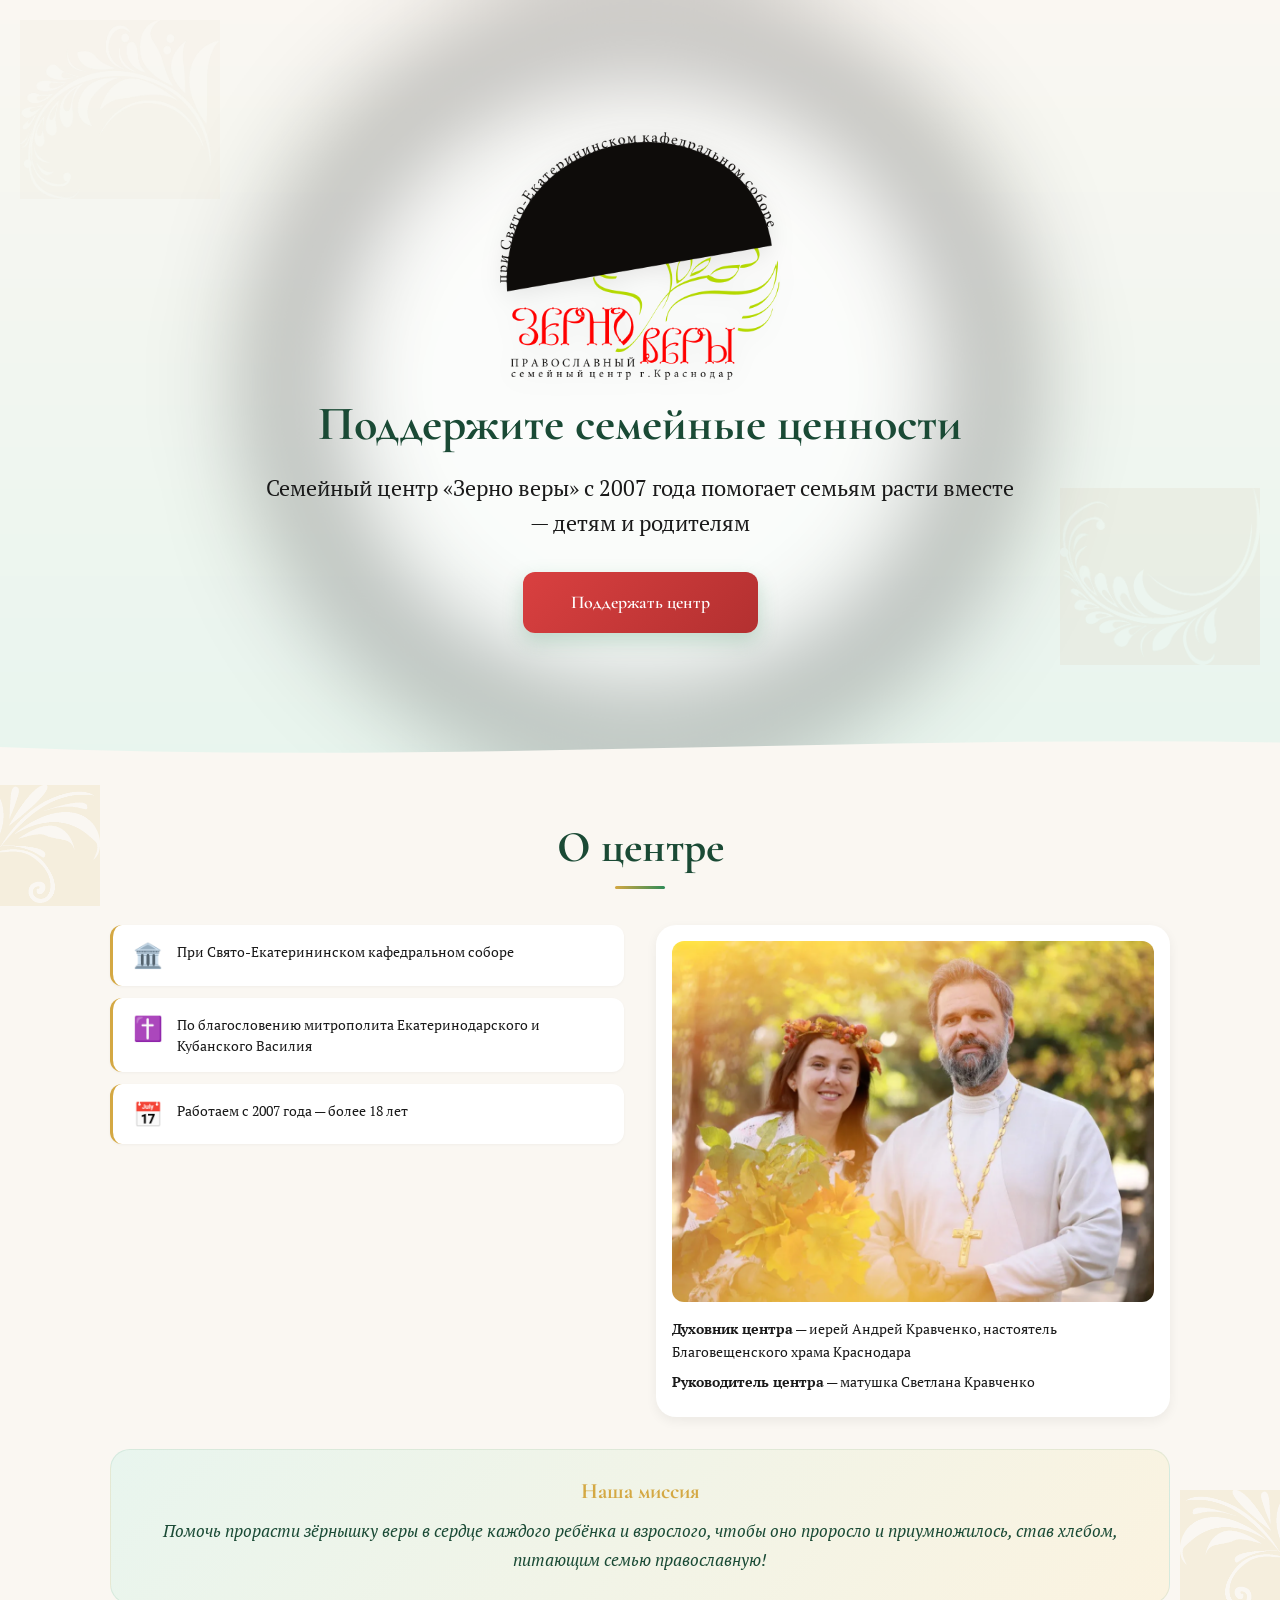
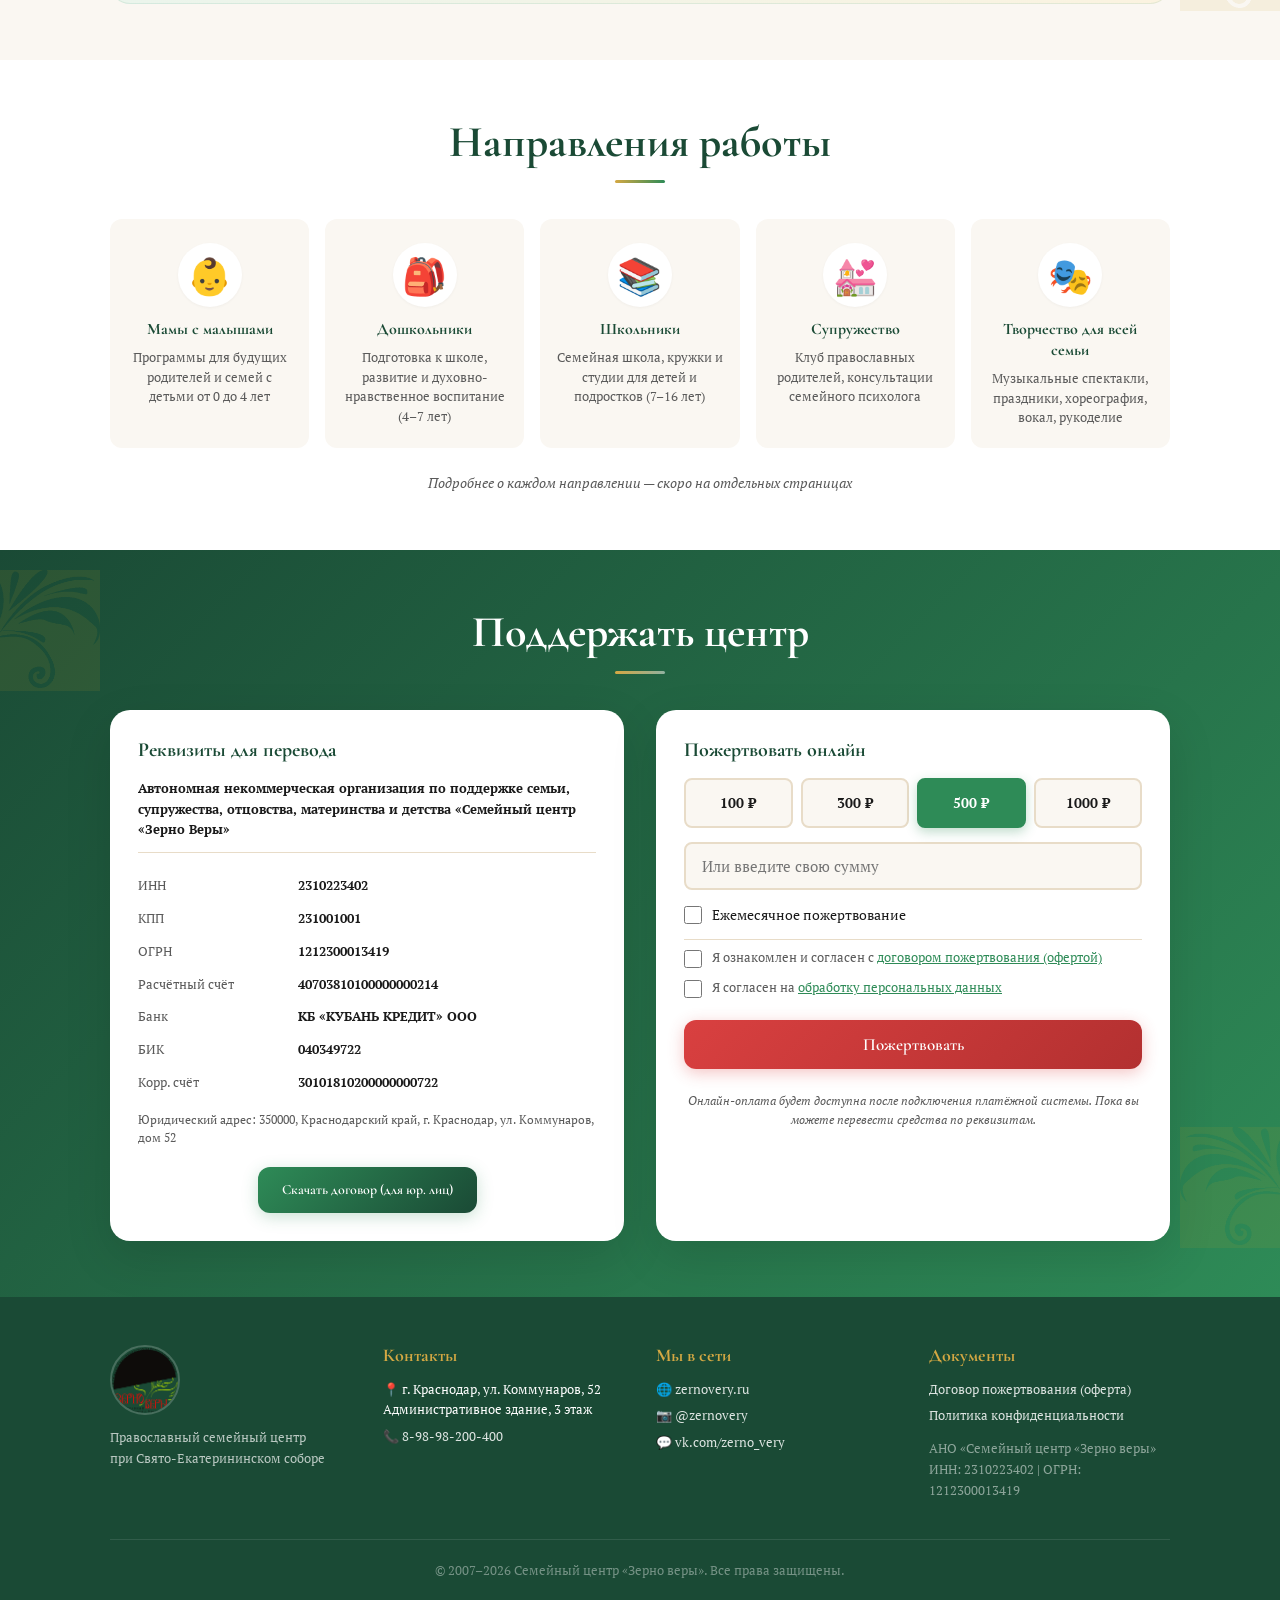
==== commit ef8bd06e: "Добавлены 3 варианта Hero-секции для выбора матушкой + обновлён логотип из CDR вектора + favicon + ю" ====
--- a/index.html
+++ b/index.html
@@ -3,76 +3,41 @@
 <head>
     <meta charset="UTF-8">
     <meta name="viewport" content="width=device-width, initial-scale=1.0">
-    <meta name="description" content="Семейный центр «Зерно Веры» при Свято-Екатерининском соборе. Православное воспитание детей, программы для семей, духовно-нравственное развитие.">
+    <meta name="description" content="Семейный центр «Зерно Веры» при Свято-Екатерининском соборе. Православное воспитание детей, программы для семей, духовно-нравственное развитие. Поддержите нашу миссию!">
     <title>Зерно Веры — Православный семейный центр в Краснодаре</title>
     <link rel="stylesheet" href="styles.css">
     <link rel="preconnect" href="https://fonts.googleapis.com">
     <link rel="preconnect" href="https://fonts.gstatic.com" crossorigin>
-    <link href="https://fonts.googleapis.com/css2?family=Cormorant+Garamond:wght@400;700&family=PT+Serif:ital,wght@0,400;0,700;1,400&display=swap" rel="stylesheet">
+    <link href="https://fonts.googleapis.com/css2?family=Cormorant+Garamond:wght@400;600;700&family=PT+Serif:ital,wght@0,400;0,700;1,400&display=swap" rel="stylesheet">
+    <link rel="icon" type="image/png" href="images/favicon.png">
 </head>
 <body>
-    <!-- 1. Hero Section -->
+    <!-- ============================================
+         1. HERO — Главный экран
+         ============================================ -->
     <section id="hero" class="hero">
         <div class="hero-background"></div>
+        <div class="hero-ornament hero-ornament-tl"></div>
+        <div class="hero-ornament hero-ornament-br"></div>
         <div class="container hero-content">
-            <img src="optimized/logo-ru.jpg" alt="Зерно Веры" class="hero-logo">
+            <img src="optimized/logo-enhanced.png" alt="Зерно Веры" class="hero-logo">
             <h1 class="hero-title">Поддержите семейные ценности</h1>
             <p class="hero-subtitle">Семейный центр «Зерно веры» с 2007 года помогает семьям расти вместе — детям и родителям</p>
-            <a href="#cta" class="btn btn-primary">Поддержать центр</a>
-        </div>
-    </section>
-
-    <!-- 2. Carousel Section -->
-    <section id="carousel" class="carousel">
-        <div class="container">
-            <div class="carousel-wrapper">
-                <div class="carousel-track">
-                    <div class="carousel-slide">
-                        <img src="optimized/IMG_5444.jpg" alt="Портрет основателей" loading="lazy">
-                        <p class="carousel-caption">Отец Андрей и матушка Светлана Кравченко — основатели центра</p>
-                    </div>
-                    <div class="carousel-slide">
-                        <img src="optimized/IMG_5438.jpg" alt="Дети с геобордами" loading="lazy">
-                        <p class="carousel-caption">Развивающие занятия для детей</p>
-                    </div>
-                    <div class="carousel-slide">
-                        <img src="optimized/IMG_5439.jpg" alt="Взрослые в народных костюмах" loading="lazy">
-                        <p class="carousel-caption">Праздничные мероприятия с соблюдением традиций</p>
-                    </div>
-                    <div class="carousel-slide">
-                        <img src="optimized/IMG_5440.jpg" alt="Пасхальное фото у собора" loading="lazy">
-                        <p class="carousel-caption">Пасха у Свято-Екатерининского собора</p>
-                    </div>
-                    <div class="carousel-slide">
-                        <img src="optimized/IMG_5441.jpg" alt="Мама с малышом" loading="lazy">
-                        <p class="carousel-caption">Программы для мам с малышами</p>
-                    </div>
-                    <div class="carousel-slide">
-                        <img src="optimized/IMG_5442.jpg" alt="Дети с музыкальными инструментами" loading="lazy">
-                        <p class="carousel-caption">Музыкальное развитие детей</p>
-                    </div>
-                    <div class="carousel-slide">
-                        <img src="optimized/IMG_5443.jpg" alt="Малыши с кубиками" loading="lazy">
-                        <p class="carousel-caption">Раннее развитие и творчество</p>
-                    </div>
-                    <div class="carousel-slide">
-                        <img src="optimized/IMG_5445.jpg" alt="Занятие каллиграфией" loading="lazy">
-                        <p class="carousel-caption">Каллиграфия — внимание и усидчивость</p>
-                    </div>
-                </div>
-                <button class="carousel-btn carousel-btn-prev" aria-label="Предыдущее фото">‹</button>
-                <button class="carousel-btn carousel-btn-next" aria-label="Следующее фото">›</button>
-                <div class="carousel-dots"></div>
-            </div>
-        </div>
-    </section>
-
-    <!-- 3. About Section -->
+            <a href="#donate" class="btn btn-primary">Поддержать центр</a>
+        </div>
+    </section>
+
+    <!-- ============================================
+         2. О ЦЕНТРЕ — Миссия + Основатели + Статус
+         ============================================ -->
     <section id="about" class="about">
+        <div class="section-ornament section-ornament-left"></div>
+        <div class="section-ornament section-ornament-right"></div>
         <div class="container">
             <h2 class="section-title">О центре</h2>
 
             <div class="about-grid">
+                <!-- Левая колонка: статус -->
                 <div class="about-status">
                     <div class="status-item">
                         <span class="status-icon">🏛️</span>
@@ -86,258 +51,110 @@
                         <span class="status-icon">📅</span>
                         <p>Работаем с 2007 года — более 18 лет</p>
                     </div>
-                    <div class="status-item">
-                        <span class="status-icon">📋</span>
-                        <p>АНО «Семейный центр «Зерно веры»</p>
-                    </div>
-                </div>
-
+                </div>
+
+                <!-- Правая колонка: основатели -->
                 <div class="about-founders">
                     <img src="optimized/IMG_5444.jpg" alt="Основатели центра" class="founders-photo" loading="lazy">
                     <div class="founders-text">
+                        <p><strong>Духовник центра</strong> — иерей Андрей Кравченко, настоятель Благовещенского храма Краснодара</p>
                         <p><strong>Руководитель центра</strong> — матушка Светлана Кравченко</p>
-                        <p><strong>Духовник центра</strong> — иерей Андрей Кравченко, настоятель Благовещенского храма Краснодара</p>
-                    </div>
-                </div>
-            </div>
-
+                    </div>
+                </div>
+            </div>
+
+            <!-- Миссия -->
             <div class="about-mission">
                 <h3>Наша миссия</h3>
                 <p class="mission-text">Помочь прорасти зёрнышку веры в сердце каждого ребёнка и взрослого, чтобы оно проросло и приумножилось, став хлебом, питающим семью православную!</p>
             </div>
-
-            <div class="about-download">
-                <a href="Договор_пожертвования_на_Зерно_Веры.docx" class="btn btn-secondary" download>Скачать договор о поддержке (для юр. лиц)</a>
-            </div>
-        </div>
-    </section>
-
-    <!-- 4. Quote Section -->
-    <section id="quote" class="quote">
-        <div class="container">
-            <blockquote class="quote-text">
-                <p>«Современной семье нужна не просто "развивашка" для детей, а надёжная среда, где растут все вместе — и дети, и родители»</p>
-            </blockquote>
-        </div>
-    </section>
-
-    <!-- 5. Programs Section -->
-    <section id="programs" class="programs">
-        <div class="container">
-            <h2 class="section-title">Программы для детей</h2>
-
-            <div class="programs-grid">
-                <div class="program-card">
-                    <span class="program-icon">👶</span>
-                    <h3>Крошки</h3>
-                    <p class="program-age">1,5–4 года</p>
-                    <p>Растём в сотворчестве и сказке</p>
-                </div>
-
-                <div class="program-card">
-                    <span class="program-icon">🎵</span>
-                    <h3>Осьминотки</h3>
-                    <p class="program-age">4+ года</p>
-                    <p>Речь, музыкальный слух, координация через игру</p>
-                </div>
-
-                <div class="program-card">
-                    <span class="program-icon">📚</span>
-                    <h3>Добрые ступеньки к школе</h3>
-                    <p class="program-age">4–6 лет</p>
-                    <p>РКШ — интеллект + духовность</p>
-                </div>
-
-                <div class="program-card">
-                    <span class="program-icon">🏖️</span>
-                    <h3>Песочная страна</h3>
-                    <p class="program-age">2–12 лет</p>
-                    <p>Эмоциональный интеллект через игру с песком</p>
-                </div>
-
-                <div class="program-card">
-                    <span class="program-icon">🎭</span>
-                    <h3>Музыкальные спектакли</h3>
-                    <p class="program-age">Все возрасты</p>
-                    <p>Искусство и красота</p>
-                </div>
-
-                <div class="program-card">
-                    <span class="program-icon">🎤</span>
-                    <h3>Вокальная студия</h3>
-                    <p class="program-age">Все возрасты</p>
-                    <p>Радость, чуткость, уверенность в себе</p>
-                </div>
-
-                <div class="program-card">
-                    <span class="program-icon">✍️</span>
-                    <h3>Каллиграфия</h3>
-                    <p class="program-age">Школьники</p>
-                    <p>Внимание, усидчивость, красота письма</p>
-                </div>
-
-                <div class="program-card">
-                    <span class="program-icon">🎓</span>
-                    <h3>Семейная школа</h3>
-                    <p class="program-age">7–16 лет (1–9 кл.)</p>
-                    <p>Знания + духовно-нравственное воспитание</p>
-                </div>
-            </div>
-
-            <div class="programs-note">
-                <p><strong>Бесплатные социальные проекты</strong> доступны всем участникам центра.</p>
-                <p>Современный педагогический инструментарий, авторские методики.</p>
-            </div>
-        </div>
-    </section>
-
-    <!-- 6. For Parents Section -->
-    <section id="for-parents" class="for-parents">
-        <div class="container">
-            <h2 class="section-title">Для родителей</h2>
-
-            <div class="parents-grid">
-                <div class="parent-card">
-                    <span class="parent-icon">💬</span>
-                    <h3>Семейный психолог</h3>
-                    <p>Говорить на одном языке с детьми, сохранить любовь в браке, преодолеть сложности</p>
-                </div>
-
-                <div class="parent-card">
-                    <span class="parent-icon">🎭</span>
-                    <h3>Совместные проекты</h3>
-                    <p>Музыкальные спектакли и праздники, где участвует вся семья — дети и родители вместе</p>
-                </div>
-
-                <div class="parent-card">
-                    <span class="parent-icon">🤝</span>
-                    <h3>Поддержка</h3>
-                    <p>Пространство, где можно быть уставшим, сомневающимся, ищущим — и найти единомышленников</p>
-                </div>
-
-                <div class="parent-card">
-                    <span class="parent-icon">👥</span>
-                    <h3>Клуб православных родителей</h3>
-                    <p>Беседы о семье, браке, воспитании детей, духовном росте и личностном развитии</p>
-                </div>
-            </div>
-        </div>
-    </section>
-
-    <!-- 7. Concerts Section -->
-    <section id="concerts" class="concerts">
-        <div class="container">
-            <h2 class="section-title">Концертная деятельность</h2>
-
-            <div class="concerts-content">
-                <div class="concerts-text">
-                    <p class="concerts-intro">Центр выходит за пределы «развивашек» — мы даём <strong>полноценные полуторачасовые спектакли</strong> в главном концертном зале Краснодара на 1500 мест (Красная, 5).</p>
-
-                    <p>Хороводы в фойе, царь и царица встречают гостей, пряники и калачи — <strong>живые традиции</strong>, которые мы не пропагандируем, а просто так живём.</p>
-
-                    <div class="concerts-holidays">
-                        <h3>Наши праздники:</h3>
-                        <ul>
-                            <li>Рождество Христово</li>
-                            <li>Масленица</li>
-                            <li>Пасха</li>
-                        </ul>
-                    </div>
-                </div>
-
-                <div class="concerts-image">
-                    <img src="optimized/IMG_5440.jpg" alt="Пасхальное празднование" loading="lazy">
-                </div>
-            </div>
-        </div>
-    </section>
-
-    <!-- 8. Testimonials Section -->
-    <section id="testimonials" class="testimonials">
-        <div class="container">
-            <h2 class="section-title">Почему выбирают «Зерно веры»</h2>
-
-            <div class="testimonials-grid">
-                <div class="testimonial-card">
-                    <div class="testimonial-quote">
-                        <p>«Мы пришли в центр, когда дочке был год. Начинали с «Крошек» — это было такое тёплое, семейное пространство! Сейчас она уже в хореографии, а младший сын тоже ходит на занятия. Для нас это стало вторым домом.»</p>
-                    </div>
-                    <div class="testimonial-author">
-                        <p class="author-name">Анна Петрова</p>
-                        <p class="author-info">мама двоих детей</p>
-                    </div>
-                </div>
-
-                <div class="testimonial-card">
-                    <div class="testimonial-quote">
-                        <p>«Мой ребёнок учится в семейной школе, уже 4-й класс. Это уникальное волшебное пространство рядом с собором — так вдохновляет и укрепляет людей, которые ищут веру и храм своей жизни.»</p>
-                    </div>
-                    <div class="testimonial-author">
-                        <p class="author-name">Екатерина Смирнова</p>
-                        <p class="author-info">мама ученика семейной школы</p>
-                    </div>
-                </div>
-
-                <div class="testimonial-card">
-                    <div class="testimonial-quote">
-                        <p>«У нас четверо детей, и все они в разное время посещали центр — «Воинство Христово», «Девичья краса», «Осьминотки». Это единственное место, где учат главному: любить, трудиться и отвечать за свои поступки.»</p>
-                    </div>
-                    <div class="testimonial-author">
-                        <p class="author-name">Мария и Дмитрий Ковалёвы</p>
-                        <p class="author-info">многодетная семья</p>
-                    </div>
-                </div>
-
-                <div class="testimonial-card">
-                    <div class="testimonial-quote">
-                        <p>«Я с центром с 2010 года — прошли путь от «Ладушек» до семейной школы. За эти годы мы не просто нашли педагогов, мы нашли семью. Здесь наши дети растут в православной среде, окружённые любовью.»</p>
-                    </div>
-                    <div class="testimonial-author">
-                        <p class="author-name">Ольга Николаева</p>
-                        <p class="author-info">участница с 2010 года</p>
-                    </div>
-                </div>
-            </div>
-
-            <div class="testimonials-benefits">
-                <div class="benefit-item">
-                    <span class="benefit-icon">❤️</span>
-                    <p>Дети учатся главному — любить, трудиться, отвечать за поступки</p>
-                </div>
-                <div class="benefit-item">
-                    <span class="benefit-icon">🤝</span>
-                    <p>Родители находят поддержку и единомышленников</p>
-                </div>
-                <div class="benefit-item">
-                    <span class="benefit-icon">🏡</span>
-                    <p>Семья становится крепче через общие традиции и ценности</p>
-                </div>
-            </div>
-        </div>
-    </section>
-
-    <!-- 9. CTA Section -->
-    <section id="cta" class="cta">
-        <div class="container">
-            <h2 class="section-title">Присоединяйтесь к нам</h2>
-
-            <div class="cta-grid">
-                <div class="cta-card">
-                    <h3>Хочу узнать больше</h3>
-                    <p>Запишитесь на бесплатную экскурсию по центру</p>
-                    <form class="cta-form">
-                        <input type="text" name="name" placeholder="Ваше имя" required>
-                        <input type="tel" name="phone" placeholder="Телефон" required>
-                        <input type="number" name="age" placeholder="Возраст ребёнка (лет)" min="0" max="18">
-                        <button type="submit" class="btn btn-primary">Записаться на экскурсию</button>
-                    </form>
-                </div>
-
-                <div class="cta-card">
-                    <h3>Хочу поддержать</h3>
-                    <p>Поддержите проекты центра ежемесячным пожертвованием</p>
-                    <form class="cta-form donation-form">
-                        <div class="donation-amounts">
+        </div>
+    </section>
+
+    <!-- ============================================
+         3. НАПРАВЛЕНИЯ — 5 карточек
+         ============================================ -->
+    <section id="directions" class="directions">
+        <div class="container">
+            <h2 class="section-title">Направления работы</h2>
+
+            <div class="directions-grid">
+                <a href="#" class="direction-card">
+                    <span class="direction-icon">👶</span>
+                    <h3>Мамы с малышами</h3>
+                    <p>Программы для будущих родителей и семей с детьми от 0 до 4 лет</p>
+                </a>
+
+                <a href="#" class="direction-card">
+                    <span class="direction-icon">🎒</span>
+                    <h3>Дошкольники</h3>
+                    <p>Подготовка к школе, развитие и духовно-нравственное воспитание (4–7 лет)</p>
+                </a>
+
+                <a href="#" class="direction-card">
+                    <span class="direction-icon">📚</span>
+                    <h3>Школьники</h3>
+                    <p>Семейная школа, кружки и студии для детей и подростков (7–16 лет)</p>
+                </a>
+
+                <a href="#" class="direction-card">
+                    <span class="direction-icon">💒</span>
+                    <h3>Супружество</h3>
+                    <p>Клуб православных родителей, консультации семейного психолога</p>
+                </a>
+
+                <a href="#" class="direction-card">
+                    <span class="direction-icon">🎭</span>
+                    <h3>Творчество для всей семьи</h3>
+                    <p>Музыкальные спектакли, праздники, хореография, вокал, рукоделие</p>
+                </a>
+            </div>
+
+            <p class="directions-note">Подробнее о каждом направлении — скоро на отдельных страницах</p>
+        </div>
+    </section>
+
+    <!-- ============================================
+         4. ПОДДЕРЖАТЬ — Реквизиты + Форма
+         ============================================ -->
+    <section id="donate" class="donate">
+        <div class="section-ornament section-ornament-left"></div>
+        <div class="section-ornament section-ornament-right"></div>
+        <div class="container">
+            <h2 class="section-title">Поддержать центр</h2>
+
+            <div class="donate-grid">
+                <!-- Левая колонка: реквизиты -->
+                <div class="donate-requisites">
+                    <h3>Реквизиты для перевода</h3>
+                    
+                    <div class="requisites-block">
+                        <p class="org-name"><strong>Автономная некоммерческая организация по поддержке семьи, супружества, отцовства, материнства и детства «Семейный центр «Зерно Веры»</strong></p>
+                        
+                        <table class="requisites-table">
+                            <tr><td>ИНН</td><td>2310223402</td></tr>
+                            <tr><td>КПП</td><td>231001001</td></tr>
+                            <tr><td>ОГРН</td><td>1212300013419</td></tr>
+                            <tr><td>Расчётный счёт</td><td>40703810100000000214</td></tr>
+                            <tr><td>Банк</td><td>КБ «КУБАНЬ КРЕДИТ» ООО</td></tr>
+                            <tr><td>БИК</td><td>040349722</td></tr>
+                            <tr><td>Корр. счёт</td><td>30101810200000000722</td></tr>
+                        </table>
+
+                        <p class="requisites-address">Юридический адрес: 350000, Краснодарский край, г. Краснодар, ул. Коммунаров, дом 52</p>
+                    </div>
+
+                    <div class="donate-docs">
+                        <a href="Договор_пожертвования_на_Зерно_Веры.docx" class="btn btn-secondary" download>Скачать договор (для юр. лиц)</a>
+                    </div>
+                </div>
+
+                <!-- Правая колонка: форма онлайн-пожертвования -->
+                <div class="donate-form-wrapper">
+                    <h3>Пожертвовать онлайн</h3>
+                    
+                    <form class="donate-form" id="donationForm">
+                        <div class="amount-buttons">
                             <label class="amount-btn">
                                 <input type="radio" name="amount" value="100">
                                 <span>100 ₽</span>
@@ -355,32 +172,50 @@
                                 <span>1000 ₽</span>
                             </label>
                         </div>
+
                         <input type="number" name="custom-amount" placeholder="Или введите свою сумму" min="1">
+
                         <label class="checkbox-label">
                             <input type="checkbox" name="recurring">
-                            <span>Ежемесячное списание</span>
+                            <span>Ежемесячное пожертвование</span>
                         </label>
-                        <button type="submit" class="btn btn-primary">Поддержать</button>
+
+                        <div class="form-agreements">
+                            <label class="checkbox-label checkbox-required">
+                                <input type="checkbox" name="agree-oferta" required>
+                                <span>Я ознакомлен и согласен с <a href="oferta.html" target="_blank">договором пожертвования (офертой)</a></span>
+                            </label>
+
+                            <label class="checkbox-label checkbox-required">
+                                <input type="checkbox" name="agree-privacy" required>
+                                <span>Я согласен на <a href="privacy.html" target="_blank">обработку персональных данных</a></span>
+                            </label>
+                        </div>
+
+                        <button type="submit" class="btn btn-primary btn-donate">Пожертвовать</button>
+
+                        <p class="form-note">Онлайн-оплата будет доступна после подключения платёжной системы. Пока вы можете перевести средства по реквизитам.</p>
                     </form>
                 </div>
             </div>
         </div>
     </section>
 
-    <!-- 10. Footer -->
+    <!-- ============================================
+         5. FOOTER — Контакты + Юр. информация
+         ============================================ -->
     <footer id="footer" class="footer">
         <div class="container">
             <div class="footer-grid">
                 <div class="footer-section">
-                    <img src="optimized/logo-ru.jpg" alt="Зерно Веры" class="footer-logo">
-                    <p class="footer-tagline">Православный семейный центр при Свято-Екатерининском соборе</p>
+                    <img src="optimized/logo-footer.png" alt="Зерно Веры" class="footer-logo">
+                    <p class="footer-tagline">Православный семейный центр<br>при Свято-Екатерининском соборе</p>
                 </div>
 
                 <div class="footer-section">
                     <h4>Контакты</h4>
-                    <p>📍 Краснодар, ул. Коммунаров, 52<br>
-                    Административное здание, 3 этаж<br>
-                    (за Екатерининским кафедральным собором)</p>
+                    <p>📍 г. Краснодар, ул. Коммунаров, 52<br>
+                    Административное здание, 3 этаж</p>
                     <p>📞 <a href="tel:+79898200400">8-98-98-200-400</a></p>
                 </div>
 
@@ -392,15 +227,15 @@
                 </div>
 
                 <div class="footer-section">
-                    <h4>Юридическая информация</h4>
-                    <p>АНО «Семейный центр «Зерно веры»</p>
-                    <p>ИНН: 2310223402</p>
-                    <p>ОГРН: 1212300013419</p>
+                    <h4>Документы</h4>
+                    <p><a href="oferta.html">Договор пожертвования (оферта)</a></p>
+                    <p><a href="privacy.html">Политика конфиденциальности</a></p>
+                    <p class="footer-legal">АНО «Семейный центр «Зерно веры»<br>ИНН: 2310223402 | ОГРН: 1212300013419</p>
                 </div>
             </div>
 
             <div class="footer-bottom">
-                <p>&copy; 2007–2026 Семейный центр «Зерно веры». Все права защищены.</p>
+                <p>© 2007–2026 Семейный центр «Зерно веры». Все права защищены.</p>
             </div>
         </div>
     </footer>
--- a/styles.css
+++ b/styles.css
@@ -1,11 +1,11 @@
 /* ============================================
-   ЗЕРНО ВЕРЫ — Современный дизайн 2026
-   Яркий, живой, плавный
+   ЗЕРНО ВЕРЫ — Компактная версия 2026
+   Для приёма пожертвований
    ============================================ */
 
 /* CSS Variables */
 :root {
-    /* Цветовая палитра — яркая и тёплая */
+    /* Цветовая палитра — тёплая и уютная */
     --c-bg: #FAF7F2;
     --c-bg-alt: #F0EBE3;
     --c-white: #FFFFFF;
@@ -18,6 +18,7 @@
     --c-red-dark: #B33030;
     --c-text: #1A1A1A;
     --c-text-muted: #5A5A5A;
+    --c-cream: #E8DCC8;
 
     /* Шрифты */
     --f-heading: 'Cormorant Garamond', serif;
@@ -26,20 +27,19 @@
     /* Тени */
     --shadow-xs: 0 1px 3px rgba(0, 0, 0, 0.04);
     --shadow-sm: 0 4px 12px rgba(0, 0, 0, 0.06);
-    --shadow-md: 0 8px 30px rgba(0, 0, 0, 0.1);
-    --shadow-lg: 0 20px 60px rgba(0, 0, 0, 0.12);
-    --shadow-colored: 0 8px 30px rgba(46, 139, 87, 0.15);
+    --shadow-md: 0 8px 24px rgba(0, 0, 0, 0.1);
+    --shadow-lg: 0 16px 48px rgba(0, 0, 0, 0.12);
+    --shadow-colored: 0 8px 24px rgba(46, 139, 87, 0.15);
 
     /* Скругления */
     --r-sm: 8px;
-    --r-md: 16px;
-    --r-lg: 24px;
-    --r-xl: 32px;
+    --r-md: 12px;
+    --r-lg: 20px;
 
     /* Анимация */
     --ease: cubic-bezier(0.25, 0.46, 0.45, 0.94);
     --ease-out: cubic-bezier(0.16, 1, 0.3, 1);
-    --duration: 0.5s;
+    --duration: 0.4s;
 }
 
 /* ============================================
@@ -49,7 +49,7 @@
 @keyframes fadeInUp {
     from {
         opacity: 0;
-        transform: translateY(40px);
+        transform: translateY(30px);
     }
     to {
         opacity: 1;
@@ -63,16 +63,7 @@
     }
     50% {
         box-shadow: 0 4px 20px rgba(217, 64, 64, 0.35),
-                    0 0 0 12px rgba(217, 64, 64, 0);
-    }
-}
-
-@keyframes shimmer {
-    0% {
-        background-position: -200% center;
-    }
-    100% {
-        background-position: 200% center;
+                    0 0 0 10px rgba(217, 64, 64, 0);
     }
 }
 
@@ -97,10 +88,9 @@
     font-family: var(--f-body);
     color: var(--c-text);
     background: var(--c-bg);
-    line-height: 1.7;
+    line-height: 1.6;
     overflow-x: hidden;
     -webkit-font-smoothing: antialiased;
-    -moz-osx-font-smoothing: grayscale;
 }
 
 img {
@@ -130,13 +120,13 @@
     color: var(--c-green-dark);
 }
 
-h1 { font-size: clamp(40px, 6vw, 72px); }
-h2 { font-size: clamp(32px, 4vw, 52px); }
-h3 { font-size: clamp(24px, 3vw, 32px); }
-h4 { font-size: 22px; }
+h1 { font-size: clamp(36px, 5vw, 60px); }
+h2 { font-size: clamp(28px, 4vw, 44px); }
+h3 { font-size: clamp(20px, 2.5vw, 28px); }
+h4 { font-size: 20px; }
 
 p {
-    margin-bottom: 16px;
+    margin-bottom: 12px;
 }
 
 p:last-child {
@@ -144,18 +134,19 @@
 }
 
 /* ============================================
-   LAYOUT
+   LAYOUT — Компактные интервалы
    ============================================ */
 
 .container {
-    max-width: 1200px;
+    max-width: 1100px;
     margin: 0 auto;
-    padding: 0 24px;
+    padding: 0 20px;
 }
 
 section {
-    padding: 80px 0;
+    padding: 48px 0;
     position: relative;
+    overflow: hidden;
 }
 
 /* ============================================
@@ -166,39 +157,38 @@
     display: inline-flex;
     align-items: center;
     justify-content: center;
-    padding: 16px 40px;
+    padding: 14px 32px;
     font-family: var(--f-heading);
-    font-size: 18px;
-    font-weight: 700;
+    font-size: 17px;
+    font-weight: 600;
     border: none;
-    border-radius: var(--r-lg);
+    border-radius: var(--r-md);
     cursor: pointer;
     transition: all var(--duration) var(--ease);
     text-decoration: none;
-    letter-spacing: 0.5px;
 }
 
 .btn-primary {
     background: linear-gradient(135deg, var(--c-red) 0%, var(--c-red-dark) 100%);
     color: var(--c-white);
-    box-shadow: 0 4px 20px rgba(217, 64, 64, 0.35);
+    box-shadow: 0 4px 16px rgba(217, 64, 64, 0.3);
 }
 
 .btn-primary:hover {
-    transform: translateY(-3px);
-    box-shadow: 0 8px 30px rgba(217, 64, 64, 0.45);
+    transform: translateY(-2px);
+    box-shadow: 0 6px 24px rgba(217, 64, 64, 0.4);
     color: var(--c-white);
 }
 
 .btn-secondary {
     background: linear-gradient(135deg, var(--c-green) 0%, var(--c-green-dark) 100%);
     color: var(--c-white);
-    box-shadow: 0 4px 20px rgba(46, 139, 87, 0.3);
+    box-shadow: 0 4px 16px rgba(46, 139, 87, 0.25);
 }
 
 .btn-secondary:hover {
-    transform: translateY(-3px);
-    box-shadow: 0 8px 30px rgba(46, 139, 87, 0.4);
+    transform: translateY(-2px);
+    box-shadow: 0 6px 24px rgba(46, 139, 87, 0.35);
     color: var(--c-white);
 }
 
@@ -208,60 +198,84 @@
 
 .section-title {
     text-align: center;
-    margin-bottom: 48px;
+    margin-bottom: 36px;
     position: relative;
 }
 
 .section-title::after {
     content: '';
     display: block;
-    width: 60px;
+    width: 50px;
     height: 3px;
     background: linear-gradient(90deg, var(--c-gold), var(--c-green));
-    margin: 16px auto 0;
+    margin: 12px auto 0;
     border-radius: 2px;
 }
 
 /* ============================================
-   SCROLL ANIMATIONS (CSS)
-   ============================================ */
-
-.animate-on-scroll {
-    opacity: 0;
-    transform: translateY(30px);
-    transition: opacity 0.7s var(--ease-out), transform 0.7s var(--ease-out);
-}
-
-.animate-on-scroll.visible {
-    opacity: 1;
-    transform: translateY(0);
+   ДЕКОРАТИВНЫЕ УЗОРЫ
+   ============================================ */
+
+.hero-ornament,
+.section-ornament {
+    position: absolute;
+    width: 200px;
+    height: 200px;
+    background-size: contain;
+    background-repeat: no-repeat;
+    opacity: 0.15;
+    pointer-events: none;
+    z-index: 0;
+}
+
+.hero-ornament-tl {
+    top: 20px;
+    left: 20px;
+    background-image: url('images/ornament-corner-1.png');
+}
+
+.hero-ornament-br {
+    bottom: 100px;
+    right: 20px;
+    background-image: url('images/ornament-corner-2.png');
+    transform: rotate(180deg);
+}
+
+.section-ornament-left {
+    top: 20px;
+    left: -50px;
+    background-image: url('images/ornament-corner-3.png');
+    width: 150px;
+    height: 150px;
+    opacity: 0.1;
+}
+
+.section-ornament-right {
+    bottom: 20px;
+    right: -50px;
+    background-image: url('images/ornament-corner-3.png');
+    width: 150px;
+    height: 150px;
+    transform: scaleX(-1);
+    opacity: 0.1;
 }
 
 /* ============================================
    1. HERO SECTION
-   Полноэкранное фото с оверлеем
    ============================================ */
 
 .hero {
-    min-height: 100vh;
+    min-height: 85vh;
     display: flex;
     align-items: center;
     justify-content: center;
     position: relative;
-    background: url('optimized/IMG_5440.jpg') center / cover no-repeat;
-    overflow: hidden;
+    background: url('images/hero-bg.png') center / cover no-repeat;
 }
 
 .hero-background {
-    position: absolute;
-    inset: 0;
-    background: linear-gradient(
-        to bottom,
-        rgba(15, 50, 30, 0.5) 0%,
-        rgba(15, 40, 25, 0.65) 50%,
-        rgba(10, 30, 20, 0.8) 100%
-    );
-    z-index: 1;
+    /* Затемнение больше не нужно для светлого фона */
+    display: none;
 }
 
 .hero-content {
@@ -269,37 +283,37 @@
     z-index: 2;
     text-align: center;
     max-width: 800px;
-    animation: fadeInUp 1s var(--ease-out) 0.3s both;
+    padding: 20px;
+    animation: fadeInUp 0.8s var(--ease-out) 0.2s both;
 }
 
 .hero-logo {
-    width: 140px;
-    height: 140px;
-    margin: 0 auto 32px;
-    border-radius: 50%;
-    object-fit: cover;
-    border: 4px solid rgba(255, 255, 255, 0.25);
-    box-shadow: 0 8px 40px rgba(0, 0, 0, 0.3);
+    width: 280px;
+    height: auto;
+    margin: 0 auto 16px;
+    filter: drop-shadow(0 4px 12px rgba(0, 0, 0, 0.1));
 }
 
 .hero-title {
-    color: var(--c-white);
-    margin-bottom: 20px;
-    text-shadow: 0 2px 20px rgba(0, 0, 0, 0.3);
+    color: var(--c-green-dark); /* Тёмный текст для светлого фона */
+    margin-bottom: 16px;
+    text-shadow: none;
+    font-size: clamp(32px, 5vw, 48px);
 }
 
 .hero-subtitle {
-    font-size: clamp(18px, 2.2vw, 24px);
-    color: rgba(255, 255, 255, 0.9);
-    margin-bottom: 40px;
+    font-size: clamp(18px, 2vw, 22px);
+    color: var(--c-text); /* Тёмный текст */
+    margin-bottom: 32px;
     line-height: 1.6;
-    text-shadow: 0 1px 10px rgba(0, 0, 0, 0.2);
+    font-weight: 500;
 }
 
 .hero .btn-primary {
     animation: pulse 2.5s ease-in-out infinite;
-    font-size: 20px;
-    padding: 18px 48px;
+    font-size: 18px;
+    padding: 16px 48px;
+    box-shadow: 0 8px 20px rgba(46, 139, 87, 0.25);
 }
 
 /* Волна внизу hero */
@@ -309,707 +323,287 @@
     bottom: -2px;
     left: 0;
     width: 100%;
-    height: 80px;
-    background: url("data:image/svg+xml,%3Csvg xmlns='http://www.w3.org/2000/svg' viewBox='0 0 1440 80'%3E%3Cpath d='M0 50 C360 80 720 20 1080 50 S1440 30 1440 40 L1440 80 L0 80Z' fill='%23FFFFFF'/%3E%3C/svg%3E") no-repeat;
+    height: 60px;
+    background: url("data:image/svg+xml,%3Csvg xmlns='http://www.w3.org/2000/svg' viewBox='0 0 1440 60'%3E%3Cpath d='M0 40 C480 60 960 20 1440 40 L1440 60 L0 60Z' fill='%23FAF7F2'/%3E%3C/svg%3E") no-repeat;
     background-size: cover;
     z-index: 3;
 }
 
 /* ============================================
-   2. CAROUSEL SECTION
-   ============================================ */
-
-.carousel {
-    background: var(--c-white);
-    padding: 60px 0 80px;
-}
-
-.carousel-wrapper {
-    position: relative;
-    overflow: hidden;
-    border-radius: var(--r-lg);
-    box-shadow: var(--shadow-lg);
-}
-
-.carousel-track {
-    display: flex;
-    transition: transform 0.6s var(--ease-out);
-}
-
-.carousel-slide {
-    min-width: 100%;
-    position: relative;
-}
-
-.carousel-slide img {
-    width: 100%;
-    height: 550px;
-    object-fit: cover;
-}
-
-.carousel-caption {
-    position: absolute;
-    bottom: 0;
-    left: 0;
-    right: 0;
-    background: linear-gradient(to top, rgba(0, 0, 0, 0.75) 0%, transparent 100%);
-    color: var(--c-white);
-    padding: 48px 32px 28px;
-    font-size: 18px;
-    text-align: center;
-    letter-spacing: 0.3px;
-}
-
-.carousel-btn {
-    position: absolute;
-    top: 50%;
-    transform: translateY(-50%);
-    background: rgba(255, 255, 255, 0.95);
-    color: var(--c-green-dark);
-    border: none;
-    width: 52px;
-    height: 52px;
-    border-radius: 50%;
-    font-size: 28px;
-    cursor: pointer;
-    transition: all 0.3s var(--ease);
-    z-index: 10;
-    box-shadow: var(--shadow-md);
-    display: flex;
-    align-items: center;
-    justify-content: center;
-    line-height: 1;
-}
-
-.carousel-btn:hover {
-    background: var(--c-white);
-    transform: translateY(-50%) scale(1.12);
-    box-shadow: var(--shadow-lg);
-}
-
-.carousel-btn-prev {
-    left: 20px;
-}
-
-.carousel-btn-next {
-    right: 20px;
-}
-
-.carousel-dots {
-    position: absolute;
-    bottom: 20px;
-    left: 50%;
-    transform: translateX(-50%);
-    display: flex;
-    gap: 8px;
-    z-index: 10;
-}
-
-.carousel-dot {
-    width: 10px;
-    height: 10px;
-    border-radius: 50%;
-    background: rgba(255, 255, 255, 0.4);
-    cursor: pointer;
-    transition: all 0.4s var(--ease);
-}
-
-.carousel-dot.active {
-    background: var(--c-white);
-    width: 32px;
-    border-radius: 5px;
-}
-
-/* ============================================
-   3. ABOUT SECTION
+   2. ABOUT SECTION
    ============================================ */
 
 .about {
     background: var(--c-bg);
-    padding: 80px 0;
+    padding: 56px 0;
 }
 
 .about-grid {
     display: grid;
     grid-template-columns: 1fr 1fr;
-    gap: 40px;
-    margin-bottom: 48px;
+    gap: 32px;
+    margin-bottom: 32px;
 }
 
 .about-status {
     display: flex;
     flex-direction: column;
-    gap: 16px;
+    gap: 12px;
 }
 
 .status-item {
     display: flex;
     align-items: flex-start;
-    gap: 16px;
+    gap: 14px;
     background: var(--c-white);
-    padding: 20px 24px;
+    padding: 16px 20px;
     border-radius: var(--r-md);
+    box-shadow: var(--shadow-xs);
+    border-left: 3px solid var(--c-gold);
+    transition: all 0.3s var(--ease);
+}
+
+.status-item:hover {
+    transform: translateX(4px);
     box-shadow: var(--shadow-sm);
-    border-left: 4px solid var(--c-gold);
-    transition: all 0.4s var(--ease);
-}
-
-.status-item:hover {
-    transform: translateX(6px);
-    box-shadow: var(--shadow-md);
 }
 
 .status-icon {
-    font-size: 28px;
+    font-size: 24px;
     flex-shrink: 0;
     line-height: 1.2;
 }
 
 .status-item p {
     margin: 0;
-    font-size: 15px;
+    font-size: 14px;
     line-height: 1.5;
 }
 
 .about-founders {
     background: var(--c-white);
-    padding: 20px;
+    padding: 16px;
     border-radius: var(--r-lg);
-    box-shadow: var(--shadow-md);
-    overflow: hidden;
+    box-shadow: var(--shadow-sm);
 }
 
 .founders-photo {
     width: 100%;
     border-radius: var(--r-md);
-    margin-bottom: 20px;
-    transition: transform 0.6s var(--ease);
-}
-
-.about-founders:hover .founders-photo {
-    transform: scale(1.03);
+    margin-bottom: 16px;
+    aspect-ratio: 4/3;
+    object-fit: cover;
 }
 
 .founders-text p {
-    margin-bottom: 12px;
-    font-size: 15px;
+    margin-bottom: 8px;
+    font-size: 14px;
 }
 
 .about-mission {
     background: linear-gradient(135deg, var(--c-green-light) 0%, var(--c-gold-light) 100%);
-    padding: 40px;
+    padding: 28px 32px;
     border-radius: var(--r-lg);
     text-align: center;
-    box-shadow: var(--shadow-sm);
-    margin-bottom: 32px;
     border: 1px solid rgba(46, 139, 87, 0.1);
 }
 
 .about-mission h3 {
     color: var(--c-gold);
-    margin-bottom: 16px;
+    margin-bottom: 12px;
+    font-size: 22px;
 }
 
 .mission-text {
-    font-size: 20px;
+    font-size: 17px;
     font-style: italic;
-    line-height: 1.8;
+    line-height: 1.7;
     color: var(--c-green-dark);
 }
 
-.about-download {
-    text-align: center;
-}
-
-/* ============================================
-   4. QUOTE SECTION
-   Фото с параллаксом
-   ============================================ */
-
-.quote {
-    background: url('optimized/IMG_5439.jpg') center / cover no-repeat fixed;
-    position: relative;
-    padding: 100px 0;
-}
-
-.quote::before {
-    content: '';
-    position: absolute;
-    inset: 0;
-    background: linear-gradient(
-        135deg,
-        rgba(26, 74, 53, 0.87) 0%,
-        rgba(15, 40, 28, 0.92) 100%
-    );
-}
-
-.quote .container {
-    position: relative;
-    z-index: 1;
-}
-
-.quote-text {
-    text-align: center;
-    font-size: clamp(22px, 3vw, 30px);
-    font-style: italic;
-    line-height: 1.8;
-    max-width: 900px;
-    margin: 0 auto;
-    padding: 48px;
-    position: relative;
-    color: var(--c-white);
-}
-
-.quote-text::before {
-    content: '\201C';
-    font-size: 140px;
-    font-family: var(--f-heading);
-    position: absolute;
-    top: -30px;
-    left: 10px;
-    color: rgba(212, 168, 67, 0.4);
-    line-height: 1;
-}
-
-.quote-text p {
-    color: var(--c-white);
-}
-
-/* ============================================
-   5. PROGRAMS SECTION
-   ============================================ */
-
-.programs {
+/* ============================================
+   3. DIRECTIONS SECTION — 5 направлений
+   ============================================ */
+
+.directions {
     background: var(--c-white);
-    padding: 80px 0;
-}
-
-.programs-grid {
+    padding: 56px 0;
+}
+
+.directions-grid {
     display: grid;
-    grid-template-columns: repeat(4, 1fr);
-    gap: 20px;
-    margin-bottom: 40px;
-}
-
-.program-card {
+    grid-template-columns: repeat(5, 1fr);
+    gap: 16px;
+    margin-bottom: 24px;
+}
+
+.direction-card {
     background: var(--c-bg);
-    padding: 32px 20px 28px;
+    padding: 24px 16px 20px;
     border-radius: var(--r-md);
     text-align: center;
-    box-shadow: var(--shadow-xs);
-    transition: all 0.4s var(--ease);
+    transition: all 0.3s var(--ease);
+    text-decoration: none;
+    color: inherit;
     position: relative;
     overflow: hidden;
 }
 
-/* Цветная линия при hover */
-.program-card::before {
+.direction-card::before {
     content: '';
     position: absolute;
     top: 0;
     left: 0;
     right: 0;
-    height: 4px;
+    height: 3px;
     background: linear-gradient(90deg, var(--c-green), var(--c-gold));
     transform: scaleX(0);
-    transition: transform 0.4s var(--ease);
-}
-
-.program-card:hover {
-    transform: translateY(-8px);
+    transition: transform 0.3s var(--ease);
+}
+
+.direction-card:hover {
+    transform: translateY(-6px);
     box-shadow: var(--shadow-md);
     background: var(--c-white);
 }
 
-.program-card:hover::before {
+.direction-card:hover::before {
     transform: scaleX(1);
 }
 
-.program-icon {
-    font-size: 40px;
+.direction-icon {
+    font-size: 36px;
     display: flex;
     align-items: center;
     justify-content: center;
-    width: 72px;
-    height: 72px;
-    margin: 0 auto 16px;
+    width: 64px;
+    height: 64px;
+    margin: 0 auto 12px;
     background: var(--c-white);
     border-radius: 50%;
-    box-shadow: var(--shadow-sm);
-}
-
-.program-card h3 {
-    font-size: 22px;
+    box-shadow: var(--shadow-xs);
+}
+
+.direction-card h3 {
+    font-size: 16px;
     color: var(--c-green-dark);
-    margin-bottom: 6px;
-}
-
-.program-age {
-    color: var(--c-gold);
-    font-weight: 700;
-    font-size: 14px;
-    margin-bottom: 10px;
-    text-transform: uppercase;
-    letter-spacing: 0.5px;
-}
-
-.program-card > p:last-child {
+    margin-bottom: 8px;
+    line-height: 1.3;
+}
+
+.direction-card p {
+    font-size: 13px;
+    color: var(--c-text-muted);
+    margin: 0;
+    line-height: 1.5;
+}
+
+.directions-note {
+    text-align: center;
     font-size: 14px;
     color: var(--c-text-muted);
-    margin: 0;
-}
-
-.programs-note {
-    background: linear-gradient(135deg, var(--c-green) 0%, var(--c-green-dark) 100%);
+    font-style: italic;
+}
+
+/* ============================================
+   4. DONATE SECTION — Реквизиты + Форма
+   ============================================ */
+
+.donate {
+    background: linear-gradient(135deg, var(--c-green-dark) 0%, var(--c-green) 100%);
+    padding: 56px 0;
     color: var(--c-white);
-    padding: 32px 40px;
-    border-radius: var(--r-lg);
-    text-align: center;
-    box-shadow: var(--shadow-colored);
-}
-
-.programs-note p {
-    margin-bottom: 8px;
-}
-
-.programs-note p:last-child {
-    margin-bottom: 0;
-}
-
-/* ============================================
-   6. FOR PARENTS SECTION
-   ============================================ */
-
-.for-parents {
-    background: var(--c-bg);
-    padding: 80px 0;
-}
-
-.parents-grid {
-    display: grid;
-    grid-template-columns: repeat(4, 1fr);
-    gap: 20px;
-}
-
-.parent-card {
-    background: var(--c-white);
-    padding: 32px 24px;
-    border-radius: var(--r-md);
-    text-align: center;
-    box-shadow: var(--shadow-sm);
-    transition: all 0.4s var(--ease);
-    position: relative;
-    overflow: hidden;
-}
-
-/* Золотая линия снизу при hover */
-.parent-card::after {
-    content: '';
-    position: absolute;
-    bottom: 0;
-    left: 50%;
-    transform: translateX(-50%);
-    width: 0;
-    height: 3px;
-    background: var(--c-gold);
-    transition: width 0.4s var(--ease);
-    border-radius: 0 0 var(--r-md) var(--r-md);
-}
-
-.parent-card:hover {
-    transform: translateY(-8px);
-    box-shadow: var(--shadow-md);
-}
-
-.parent-card:hover::after {
-    width: 60%;
-}
-
-.parent-icon {
-    font-size: 40px;
-    display: flex;
-    align-items: center;
-    justify-content: center;
-    width: 72px;
-    height: 72px;
-    margin: 0 auto 16px;
-    background: var(--c-green-light);
-    border-radius: 50%;
-}
-
-.parent-card h3 {
-    color: var(--c-green-dark);
-    margin-bottom: 12px;
-    font-size: 22px;
-}
-
-.parent-card p {
-    font-size: 15px;
-    color: var(--c-text-muted);
-    line-height: 1.6;
-}
-
-/* ============================================
-   7. CONCERTS SECTION
-   ============================================ */
-
-.concerts {
-    background: var(--c-white);
-    padding: 80px 0;
-}
-
-.concerts-content {
-    display: grid;
-    grid-template-columns: 1fr 1fr;
-    gap: 48px;
-    align-items: center;
-}
-
-.concerts-intro {
-    font-size: 19px;
-    line-height: 1.7;
-    margin-bottom: 20px;
-}
-
-.concerts-holidays {
-    background: linear-gradient(135deg, var(--c-green-light), var(--c-gold-light));
-    padding: 24px 28px;
-    border-radius: var(--r-md);
-    margin-top: 24px;
-    border: 1px solid rgba(46, 139, 87, 0.1);
-}
-
-.concerts-holidays h3 {
-    font-size: 22px;
-    margin-bottom: 12px;
-    color: var(--c-green-dark);
-}
-
-.concerts-holidays ul {
-    list-style: none;
-}
-
-.concerts-holidays li {
-    padding: 8px 0 8px 28px;
-    position: relative;
-    font-size: 16px;
-}
-
-.concerts-holidays li::before {
-    content: '\2720';
-    position: absolute;
-    left: 0;
-    color: var(--c-gold);
-    font-size: 18px;
-}
-
-.concerts-image {
-    position: relative;
-    border-radius: var(--r-lg);
-    overflow: hidden;
-    box-shadow: var(--shadow-lg);
-}
-
-.concerts-image img {
-    width: 100%;
-    height: 100%;
-    object-fit: cover;
-    transition: transform 0.8s var(--ease);
-}
-
-.concerts-image:hover img {
-    transform: scale(1.05);
-}
-
-/* ============================================
-   8. TESTIMONIALS SECTION
-   ============================================ */
-
-.testimonials {
-    background: var(--c-bg);
-    padding: 80px 0;
-}
-
-.testimonials-grid {
-    display: grid;
-    grid-template-columns: repeat(2, 1fr);
-    gap: 24px;
-    margin-bottom: 48px;
-}
-
-.testimonial-card {
-    background: var(--c-white);
-    padding: 32px;
-    border-radius: var(--r-md);
-    box-shadow: var(--shadow-sm);
-    display: flex;
-    flex-direction: column;
-    justify-content: space-between;
-    gap: 20px;
-    transition: all 0.4s var(--ease);
-    border-left: 4px solid transparent;
-}
-
-.testimonial-card:hover {
-    box-shadow: var(--shadow-md);
-    border-left-color: var(--c-gold);
-}
-
-.testimonial-quote {
-    position: relative;
-    padding-left: 24px;
-}
-
-.testimonial-quote::before {
-    content: '\201C';
-    position: absolute;
-    left: 0;
-    top: -8px;
-    font-size: 48px;
-    font-family: var(--f-heading);
-    color: var(--c-gold);
-    line-height: 1;
-    opacity: 0.6;
-}
-
-.testimonial-quote p {
-    font-style: italic;
-    color: var(--c-text);
-    line-height: 1.8;
-    font-size: 15px;
-}
-
-.author-name {
-    font-weight: 700;
-    color: var(--c-green-dark);
-    margin-bottom: 4px;
-    font-size: 16px;
-}
-
-.author-info {
-    font-size: 13px;
-    color: var(--c-text-muted);
-    text-transform: uppercase;
-    letter-spacing: 0.5px;
-}
-
-.testimonials-benefits {
-    display: grid;
-    grid-template-columns: repeat(3, 1fr);
-    gap: 20px;
-}
-
-.benefit-item {
-    display: flex;
-    align-items: center;
-    gap: 16px;
-    background: linear-gradient(135deg, var(--c-green) 0%, var(--c-green-dark) 100%);
+}
+
+.donate .section-title {
     color: var(--c-white);
-    padding: 24px;
-    border-radius: var(--r-md);
-    box-shadow: var(--shadow-colored);
-    transition: all 0.4s var(--ease);
-}
-
-.benefit-item:hover {
-    transform: translateY(-4px);
-    box-shadow: 0 12px 40px rgba(46, 139, 87, 0.25);
-}
-
-.benefit-icon {
-    font-size: 28px;
-    flex-shrink: 0;
-}
-
-.benefit-item p {
-    margin: 0;
-    font-size: 15px;
-    line-height: 1.5;
-}
-
-/* ============================================
-   9. CTA SECTION
-   ============================================ */
-
-.cta {
-    background: linear-gradient(135deg, var(--c-green-dark) 0%, var(--c-green) 50%, var(--c-green-dark) 100%);
-    color: var(--c-white);
-    padding: 100px 0 80px;
-    position: relative;
-}
-
-/* Волна сверху CTA */
-.cta::before {
-    content: '';
-    position: absolute;
-    top: -2px;
-    left: 0;
-    width: 100%;
-    height: 60px;
-    background: url("data:image/svg+xml,%3Csvg xmlns='http://www.w3.org/2000/svg' viewBox='0 0 1440 60'%3E%3Cpath d='M0 0 L0 30 C360 60 720 0 1080 30 S1440 10 1440 20 L1440 0Z' fill='%23F0EBE3'/%3E%3C/svg%3E") no-repeat;
-    background-size: cover;
-    z-index: 1;
-}
-
-.cta .section-title {
-    color: var(--c-white);
-}
-
-.cta .section-title::after {
+}
+
+.donate .section-title::after {
     background: linear-gradient(90deg, var(--c-gold), rgba(255, 255, 255, 0.5));
 }
 
-.cta-grid {
+.donate-grid {
     display: grid;
     grid-template-columns: 1fr 1fr;
     gap: 32px;
 }
 
-.cta-card {
+.donate-requisites,
+.donate-form-wrapper {
     background: var(--c-white);
     color: var(--c-text);
-    padding: 40px;
+    padding: 28px;
     border-radius: var(--r-lg);
     box-shadow: var(--shadow-lg);
-    transition: all 0.4s var(--ease);
-}
-
-.cta-card:hover {
-    transform: translateY(-4px);
-}
-
-.cta-card h3 {
+}
+
+.donate-requisites h3,
+.donate-form-wrapper h3 {
     color: var(--c-green-dark);
-    margin-bottom: 12px;
-}
-
-.cta-form {
+    margin-bottom: 16px;
+    font-size: 20px;
+}
+
+.requisites-block {
+    margin-bottom: 20px;
+}
+
+.org-name {
+    font-size: 13px;
+    line-height: 1.6;
+    color: var(--c-text);
+    margin-bottom: 16px;
+    padding-bottom: 12px;
+    border-bottom: 1px solid var(--c-cream);
+}
+
+.requisites-table {
+    width: 100%;
+    font-size: 13px;
+    border-collapse: collapse;
+}
+
+.requisites-table td {
+    padding: 6px 0;
+    vertical-align: top;
+}
+
+.requisites-table td:first-child {
+    color: var(--c-text-muted);
+    width: 35%;
+    padding-right: 12px;
+}
+
+.requisites-table td:last-child {
+    font-weight: 600;
+    word-break: break-all;
+}
+
+.requisites-address {
+    margin-top: 12px;
+    font-size: 12px;
+    color: var(--c-text-muted);
+    line-height: 1.5;
+}
+
+.donate-docs {
+    text-align: center;
+}
+
+.donate-docs .btn {
+    font-size: 14px;
+    padding: 12px 24px;
+}
+
+/* Форма пожертвования */
+.donate-form {
     display: flex;
     flex-direction: column;
     gap: 14px;
-    margin-top: 20px;
-}
-
-.cta-form input[type="text"],
-.cta-form input[type="tel"],
-.cta-form input[type="number"] {
-    padding: 14px 18px;
-    border: 2px solid #E8E3DA;
-    border-radius: var(--r-sm);
-    font-family: var(--f-body);
-    font-size: 16px;
-    transition: all 0.3s var(--ease);
-    background: var(--c-bg);
-}
-
-.cta-form input:focus {
-    outline: none;
-    border-color: var(--c-green);
-    background: var(--c-white);
-    box-shadow: 0 0 0 4px rgba(46, 139, 87, 0.1);
-}
-
-.donation-amounts {
+}
+
+.amount-buttons {
     display: grid;
     grid-template-columns: repeat(4, 1fr);
     gap: 8px;
@@ -1027,14 +621,14 @@
 
 .amount-btn span {
     display: block;
-    padding: 14px;
+    padding: 12px 8px;
     text-align: center;
     background: var(--c-bg);
-    border: 2px solid #E8E3DA;
+    border: 2px solid var(--c-cream);
     border-radius: var(--r-sm);
-    font-weight: 700;
+    font-weight: 600;
+    font-size: 14px;
     transition: all 0.3s var(--ease);
-    font-size: 15px;
 }
 
 .amount-btn:hover span {
@@ -1048,89 +642,237 @@
     box-shadow: 0 4px 12px rgba(46, 139, 87, 0.3);
 }
 
+.donate-form input[type="number"] {
+    padding: 12px 16px;
+    border: 2px solid var(--c-cream);
+    border-radius: var(--r-sm);
+    font-family: var(--f-body);
+    font-size: 15px;
+    transition: all 0.3s var(--ease);
+    background: var(--c-bg);
+}
+
+.donate-form input[type="number"]:focus {
+    outline: none;
+    border-color: var(--c-green);
+    background: var(--c-white);
+    box-shadow: 0 0 0 3px rgba(46, 139, 87, 0.1);
+}
+
 .checkbox-label {
     display: flex;
-    align-items: center;
+    align-items: flex-start;
     gap: 10px;
     cursor: pointer;
-    font-size: 15px;
+    font-size: 14px;
+    line-height: 1.5;
 }
 
 .checkbox-label input[type="checkbox"] {
-    width: 20px;
-    height: 20px;
+    width: 18px;
+    height: 18px;
+    margin-top: 2px;
     cursor: pointer;
     accent-color: var(--c-green);
-}
-
-/* ============================================
-   10. FOOTER
+    flex-shrink: 0;
+}
+
+.form-agreements {
+    display: flex;
+    flex-direction: column;
+    gap: 10px;
+    padding-top: 8px;
+    border-top: 1px solid var(--c-cream);
+}
+
+.checkbox-required span {
+    font-size: 13px;
+    color: var(--c-text-muted);
+}
+
+.checkbox-required a {
+    color: var(--c-green);
+    text-decoration: underline;
+}
+
+.btn-donate {
+    margin-top: 8px;
+    width: 100%;
+}
+
+.form-note {
+    font-size: 12px;
+    color: var(--c-text-muted);
+    text-align: center;
+    font-style: italic;
+    margin-top: 8px;
+}
+
+/* Ошибки валидации чекбоксов */
+.checkbox-error {
+    animation: shake 0.4s ease-in-out;
+}
+
+.checkbox-error span {
+    color: var(--c-red) !important;
+}
+
+.checkbox-error input[type="checkbox"] {
+    outline: 2px solid var(--c-red);
+    outline-offset: 2px;
+}
+
+@keyframes shake {
+    0%, 100% { transform: translateX(0); }
+    20%, 60% { transform: translateX(-5px); }
+    40%, 80% { transform: translateX(5px); }
+}
+
+/* Сообщения формы */
+.form-message {
+    display: flex;
+    align-items: flex-start;
+    gap: 12px;
+    padding: 16px 20px;
+    border-radius: var(--r-md);
+    margin-top: 16px;
+    animation: fadeInUp 0.3s ease-out;
+    position: relative;
+}
+
+.form-message-success {
+    background: var(--c-green-light);
+    border: 1px solid rgba(46, 139, 87, 0.3);
+    color: var(--c-green-dark);
+}
+
+.form-message-error {
+    background: #FEECEC;
+    border: 1px solid rgba(217, 64, 64, 0.3);
+    color: var(--c-red-dark);
+}
+
+.form-message-info {
+    background: var(--c-gold-light);
+    border: 1px solid rgba(212, 168, 67, 0.3);
+    color: var(--c-text);
+}
+
+.form-message-icon {
+    flex-shrink: 0;
+    width: 24px;
+    height: 24px;
+    display: flex;
+    align-items: center;
+    justify-content: center;
+    border-radius: 50%;
+    font-weight: bold;
+    font-size: 14px;
+}
+
+.form-message-success .form-message-icon {
+    background: var(--c-green);
+    color: white;
+}
+
+.form-message-error .form-message-icon {
+    background: var(--c-red);
+    color: white;
+}
+
+.form-message-info .form-message-icon {
+    background: var(--c-gold);
+    color: white;
+}
+
+.form-message-text {
+    flex: 1;
+    font-size: 14px;
+    line-height: 1.6;
+}
+
+.form-message-close {
+    position: absolute;
+    top: 8px;
+    right: 8px;
+    width: 24px;
+    height: 24px;
+    border: none;
+    background: transparent;
+    cursor: pointer;
+    font-size: 18px;
+    color: inherit;
+    opacity: 0.5;
+    transition: opacity 0.2s ease;
+}
+
+.form-message-close:hover {
+    opacity: 1;
+}
+
+/* ============================================
+   5. FOOTER
    ============================================ */
 
 .footer {
     background: var(--c-green-dark);
     color: var(--c-white);
-    padding: 60px 0 24px;
+    padding: 48px 0 20px;
 }
 
 .footer-grid {
     display: grid;
     grid-template-columns: repeat(4, 1fr);
-    gap: 40px;
-    margin-bottom: 40px;
+    gap: 32px;
+    margin-bottom: 32px;
 }
 
 .footer-logo {
-    width: 80px;
-    height: 80px;
+    width: 70px;
+    height: 70px;
     border-radius: 50%;
-    margin-bottom: 16px;
+    margin-bottom: 12px;
     border: 2px solid rgba(255, 255, 255, 0.2);
 }
 
 .footer-tagline {
-    font-size: 14px;
+    font-size: 13px;
     color: rgba(255, 255, 255, 0.7);
     line-height: 1.5;
 }
 
 .footer h4 {
     color: var(--c-gold);
-    font-size: 20px;
-    margin-bottom: 16px;
+    font-size: 18px;
+    margin-bottom: 12px;
 }
 
 .footer p {
-    font-size: 14px;
-    line-height: 1.7;
-    margin-bottom: 8px;
+    font-size: 13px;
+    line-height: 1.6;
+    margin-bottom: 6px;
 }
 
 .footer a {
     color: rgba(255, 255, 255, 0.85);
-    transition: color 0.3s var(--ease);
 }
 
 .footer a:hover {
     color: var(--c-gold);
 }
 
+.footer-legal {
+    margin-top: 12px;
+    font-size: 11px;
+    color: rgba(255, 255, 255, 0.5);
+}
+
 .footer-bottom {
     text-align: center;
-    padding-top: 24px;
-    border-top: 1px solid rgba(255, 255, 255, 0.15);
-    font-size: 13px;
-    color: rgba(255, 255, 255, 0.5);
-}
-
-/* ============================================
-   СТАРЫЕ ОРНАМЕНТЫ — скрыть на всякий случай
-   ============================================ */
-
-.ornament-divider,
-.ornament-svg,
-.ornament-line {
-    display: none;
+    padding-top: 20px;
+    border-top: 1px solid rgba(255, 255, 255, 0.1);
+    font-size: 12px;
+    color: rgba(255, 255, 255, 0.4);
 }
 
 /* ============================================
@@ -1138,14 +880,10 @@
    ============================================ */
 
 @media (max-width: 1024px) {
-    .programs-grid {
-        grid-template-columns: repeat(2, 1fr);
-    }
-
-    .parents-grid {
-        grid-template-columns: repeat(2, 1fr);
-    }
-
+    .directions-grid {
+        grid-template-columns: repeat(3, 1fr);
+    }
+    
     .footer-grid {
         grid-template-columns: repeat(2, 1fr);
     }
@@ -1153,16 +891,16 @@
 
 @media (max-width: 768px) {
     section {
-        padding: 60px 0;
+        padding: 40px 0;
     }
 
     .hero {
-        min-height: 90vh;
+        min-height: 80vh;
     }
 
     .hero-logo {
-        width: 100px;
-        height: 100px;
+        width: 90px;
+        height: 90px;
     }
 
     .hero .btn-primary {
@@ -1171,62 +909,30 @@
     }
 
     .about-grid,
-    .concerts-content,
-    .cta-grid {
+    .donate-grid {
         grid-template-columns: 1fr;
     }
 
-    .programs-grid,
-    .parents-grid {
-        grid-template-columns: 1fr;
-    }
-
-    .testimonials-grid {
-        grid-template-columns: 1fr;
-    }
-
-    .testimonials-benefits {
-        grid-template-columns: 1fr;
-    }
-
-    .carousel-slide img {
-        height: 350px;
-    }
-
-    .carousel-btn {
-        width: 40px;
-        height: 40px;
-        font-size: 22px;
-    }
-
-    .donation-amounts {
+    .directions-grid {
         grid-template-columns: repeat(2, 1fr);
     }
 
-    .cta-card {
-        padding: 28px;
-    }
-
-    .cta {
-        padding: 80px 0 60px;
+    .amount-buttons {
+        grid-template-columns: repeat(2, 1fr);
     }
 
     .footer-grid {
         grid-template-columns: 1fr;
-        gap: 32px;
-    }
-
-    /* Параллакс выключаем на мобильных */
-    .quote {
-        background-attachment: scroll;
+        gap: 24px;
     }
 
     .hero::after {
-        height: 50px;
-    }
-
-    .cta::before {
         height: 40px;
+    }
+    
+    .hero-ornament,
+    .section-ornament {
+        display: none;
     }
 }
 
@@ -1240,49 +946,28 @@
         height: 80px;
     }
 
-    .carousel-slide img {
-        height: 260px;
-    }
-
-    .quote-text {
-        font-size: 18px;
-        padding: 24px;
-    }
-
-    .quote-text::before {
-        font-size: 80px;
-        top: -10px;
-    }
-
-    .program-card,
-    .parent-card {
-        padding: 24px 16px;
-    }
-
-    .program-icon,
-    .parent-icon {
-        width: 60px;
-        height: 60px;
-        font-size: 32px;
+    .directions-grid {
+        grid-template-columns: 1fr;
+    }
+
+    .direction-card {
+        padding: 20px 16px;
+    }
+
+    .donate-requisites,
+    .donate-form-wrapper {
+        padding: 20px;
     }
 
     .about-mission {
-        padding: 24px;
+        padding: 20px;
     }
 
     .mission-text {
-        font-size: 17px;
-    }
-
-    .cta-card {
-        padding: 20px;
+        font-size: 15px;
     }
 
     .section-title {
-        margin-bottom: 36px;
-    }
-
-    .carousel {
-        padding: 40px 0 60px;
-    }
-}
+        margin-bottom: 28px;
+    }
+}
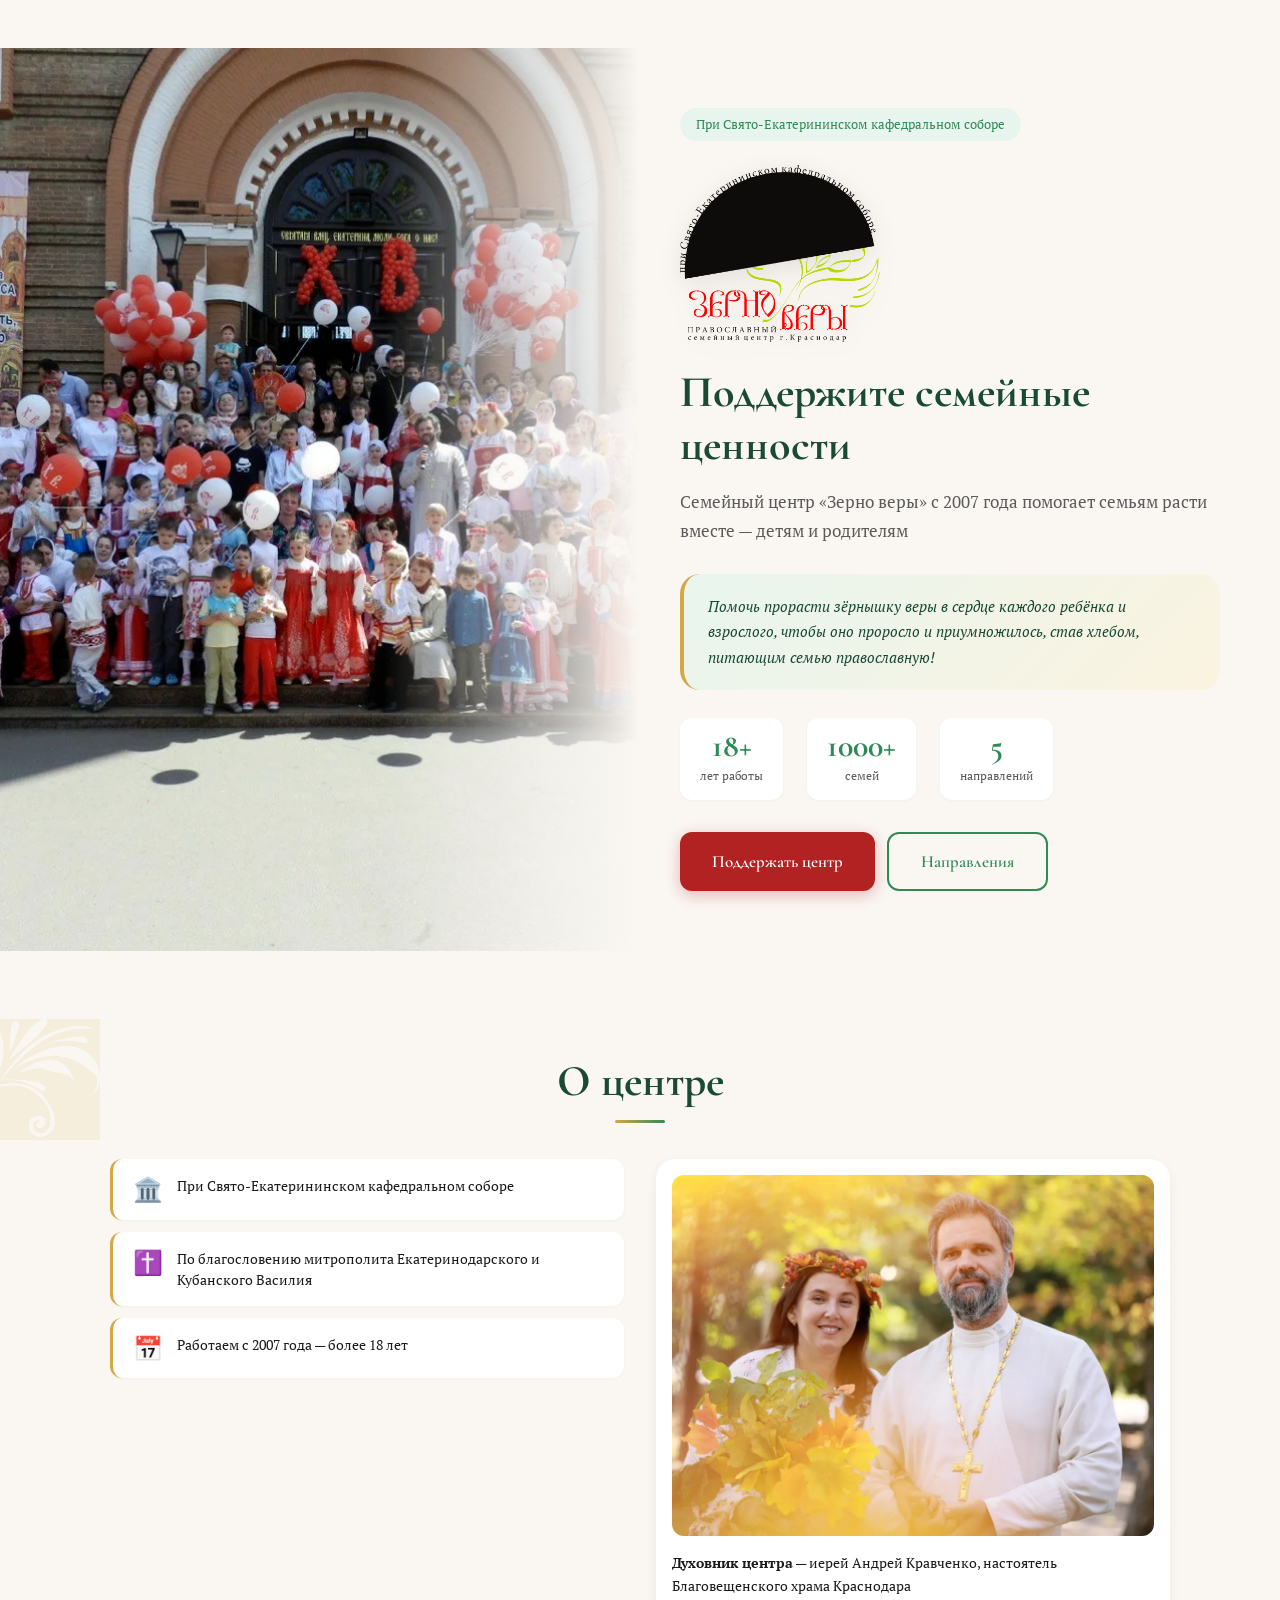
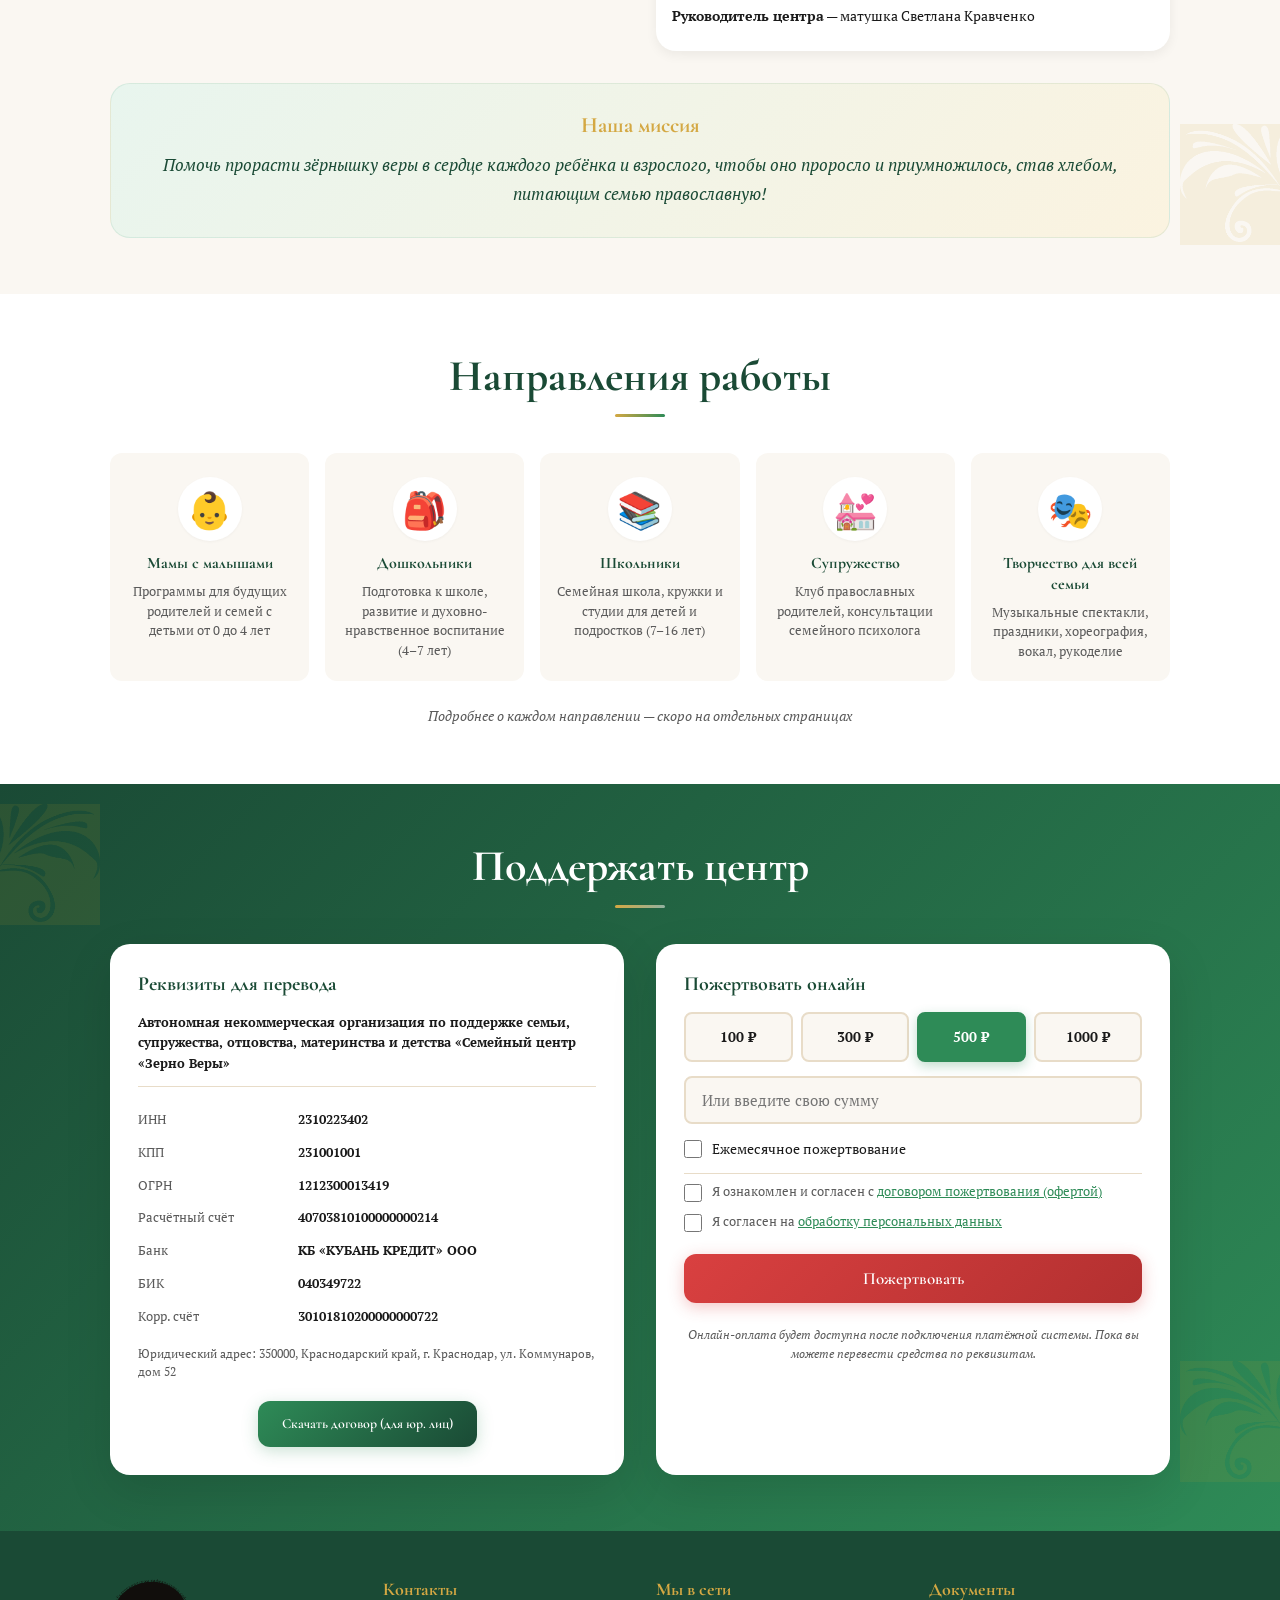
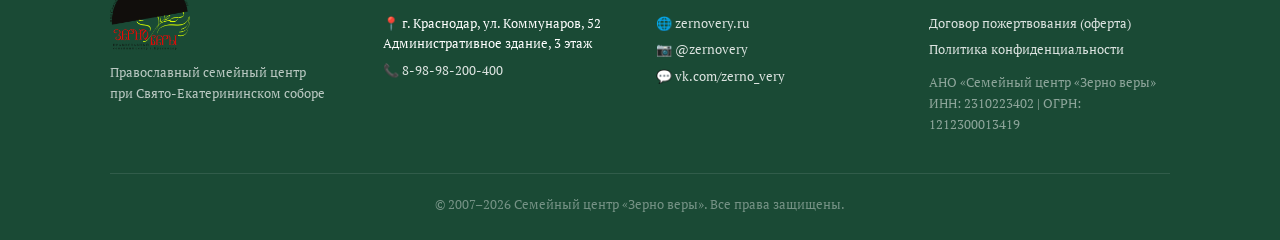
==== commit 21748cd3: "Применён вариант C: двухколоночный Hero (фото слева + контент справа) со счётчиками и миссией" ====
--- a/index.html
+++ b/index.html
@@ -13,17 +13,45 @@
 </head>
 <body>
     <!-- ============================================
-         1. HERO — Главный экран
+         1. HERO — Главный экран (двухколоночный)
          ============================================ -->
     <section id="hero" class="hero">
-        <div class="hero-background"></div>
-        <div class="hero-ornament hero-ornament-tl"></div>
-        <div class="hero-ornament hero-ornament-br"></div>
-        <div class="container hero-content">
+        <!-- Левая колонка: фото -->
+        <div class="hero-photo">
+            <img src="optimized/IMG_5442.jpg" alt="Семейный центр Зерно Веры">
+            <div class="hero-photo-overlay"></div>
+        </div>
+
+        <!-- Правая колонка: информация -->
+        <div class="hero-info">
+            <span class="hero-badge">При Свято-Екатерининском кафедральном соборе</span>
             <img src="optimized/logo-enhanced.png" alt="Зерно Веры" class="hero-logo">
             <h1 class="hero-title">Поддержите семейные ценности</h1>
             <p class="hero-subtitle">Семейный центр «Зерно веры» с 2007 года помогает семьям расти вместе — детям и родителям</p>
-            <a href="#donate" class="btn btn-primary">Поддержать центр</a>
+
+            <div class="hero-mission">
+                Помочь прорасти зёрнышку веры в сердце каждого ребёнка и взрослого, чтобы оно проросло и приумножилось, став хлебом, питающим семью православную!
+            </div>
+
+            <div class="hero-stats">
+                <div class="stat-item">
+                    <span class="stat-number">18+</span>
+                    <span class="stat-label">лет работы</span>
+                </div>
+                <div class="stat-item">
+                    <span class="stat-number">1000+</span>
+                    <span class="stat-label">семей</span>
+                </div>
+                <div class="stat-item">
+                    <span class="stat-number">5</span>
+                    <span class="stat-label">направлений</span>
+                </div>
+            </div>
+
+            <div class="hero-buttons">
+                <a href="#donate" class="btn btn-red">Поддержать центр</a>
+                <a href="#directions" class="btn btn-green">Направления</a>
+            </div>
         </div>
     </section>
 
--- a/styles.css
+++ b/styles.css
@@ -261,72 +261,155 @@
 }
 
 /* ============================================
-   1. HERO SECTION
+   1. HERO SECTION — Двухколоночный
    ============================================ */
 
 .hero {
-    min-height: 85vh;
+    min-height: 100vh;
+    display: grid;
+    grid-template-columns: 1fr 1fr;
+}
+
+/* Левая колонка — фото */
+.hero-photo {
+    position: relative;
+    overflow: hidden;
+}
+
+.hero-photo img {
+    width: 100%;
+    height: 100%;
+    object-fit: cover;
+}
+
+.hero-photo-overlay {
+    position: absolute;
+    inset: 0;
+    background: linear-gradient(
+        to right,
+        transparent 60%,
+        var(--c-bg) 100%
+    );
+}
+
+/* Правая колонка — контент */
+.hero-info {
     display: flex;
-    align-items: center;
+    flex-direction: column;
     justify-content: center;
-    position: relative;
-    background: url('images/hero-bg.png') center / cover no-repeat;
-}
-
-.hero-background {
-    /* Затемнение больше не нужно для светлого фона */
-    display: none;
-}
-
-.hero-content {
-    position: relative;
-    z-index: 2;
+    padding: 60px 60px 60px 40px;
+    background: var(--c-bg);
+}
+
+.hero-badge {
+    display: inline-block;
+    background: var(--c-green-light);
+    color: var(--c-green);
+    padding: 6px 16px;
+    border-radius: 20px;
+    font-size: 13px;
+    margin-bottom: 24px;
+    width: fit-content;
+    animation: fadeInUp 0.6s var(--ease-out);
+}
+
+.hero-logo {
+    width: 200px;
+    height: auto;
+    margin-bottom: 24px;
+    filter: drop-shadow(0 4px 12px rgba(0, 0, 0, 0.1));
+    animation: fadeInUp 0.6s var(--ease-out) 0.1s both;
+}
+
+.hero-title {
+    color: var(--c-green-dark);
+    margin-bottom: 16px;
+    line-height: 1.2;
+    font-size: clamp(28px, 3.5vw, 44px);
+    animation: fadeInUp 0.6s var(--ease-out) 0.2s both;
+}
+
+.hero-subtitle {
+    font-size: 17px;
+    color: var(--c-text-muted);
+    line-height: 1.7;
+    margin-bottom: 28px;
+    animation: fadeInUp 0.6s var(--ease-out) 0.3s both;
+}
+
+/* Блок миссии */
+.hero-mission {
+    background: linear-gradient(135deg, var(--c-green-light) 0%, var(--c-gold-light) 100%);
+    padding: 20px 24px;
+    border-radius: var(--r-lg);
+    margin-bottom: 28px;
+    font-style: italic;
+    color: var(--c-green-dark);
+    font-size: 15px;
+    line-height: 1.7;
+    border-left: 4px solid var(--c-gold);
+    animation: fadeInUp 0.6s var(--ease-out) 0.4s both;
+}
+
+/* Счётчики */
+.hero-stats {
+    display: flex;
+    gap: 24px;
+    margin-bottom: 32px;
+    animation: fadeInUp 0.6s var(--ease-out) 0.5s both;
+}
+
+.stat-item {
     text-align: center;
-    max-width: 800px;
-    padding: 20px;
-    animation: fadeInUp 0.8s var(--ease-out) 0.2s both;
-}
-
-.hero-logo {
-    width: 280px;
-    height: auto;
-    margin: 0 auto 16px;
-    filter: drop-shadow(0 4px 12px rgba(0, 0, 0, 0.1));
-}
-
-.hero-title {
-    color: var(--c-green-dark); /* Тёмный текст для светлого фона */
-    margin-bottom: 16px;
-    text-shadow: none;
-    font-size: clamp(32px, 5vw, 48px);
-}
-
-.hero-subtitle {
-    font-size: clamp(18px, 2vw, 22px);
-    color: var(--c-text); /* Тёмный текст */
-    margin-bottom: 32px;
-    line-height: 1.6;
-    font-weight: 500;
-}
-
-.hero .btn-primary {
-    animation: pulse 2.5s ease-in-out infinite;
-    font-size: 18px;
-    padding: 16px 48px;
-    box-shadow: 0 8px 20px rgba(46, 139, 87, 0.25);
-}
-
-/* Волна внизу hero */
-.hero::after {
-    content: '';
-    position: absolute;
-    bottom: -2px;
-    left: 0;
-    width: 100%;
-    height: 60px;
-    background: url("data:image/svg+xml,%3Csvg xmlns='http://www.w3.org/2000/svg' viewBox='0 0 1440 60'%3E%3Cpath d='M0 40 C480 60 960 20 1440 40 L1440 60 L0 60Z' fill='%23FAF7F2'/%3E%3C/svg%3E") no-repeat;
-    background-size: cover;
-    z-index: 3;
+    background: var(--c-white);
+    padding: 12px 20px;
+    border-radius: var(--r-md);
+    box-shadow: var(--shadow-xs);
+}
+
+.stat-number {
+    display: block;
+    font-family: var(--f-heading);
+    font-size: 32px;
+    font-weight: 700;
+    color: var(--c-green);
+    line-height: 1;
+}
+
+.stat-label {
+    font-size: 12px;
+    color: var(--c-text-muted);
+    margin-top: 4px;
+}
+
+/* Кнопки Hero */
+.hero-buttons {
+    display: flex;
+    gap: 12px;
+    flex-wrap: wrap;
+    animation: fadeInUp 0.6s var(--ease-out) 0.6s both;
+}
+
+.btn-red {
+    background: #B22222;
+    color: var(--c-white);
+    box-shadow: 0 4px 16px rgba(178, 34, 34, 0.3);
+}
+
+.btn-red:hover {
+    background: #8B1A1A;
+    transform: translateY(-2px);
+    box-shadow: 0 6px 20px rgba(178, 34, 34, 0.4);
+}
+
+.btn-green {
+    background: transparent;
+    color: var(--c-green);
+    border: 2px solid var(--c-green);
+}
+
+.btn-green:hover {
+    background: var(--c-green-light);
 }
 
 /* ============================================
@@ -828,11 +911,10 @@
 }
 
 .footer-logo {
-    width: 70px;
-    height: 70px;
-    border-radius: 50%;
+    width: 80px;
+    height: auto;
     margin-bottom: 12px;
-    border: 2px solid rgba(255, 255, 255, 0.2);
+    filter: brightness(1.2);
 }
 
 .footer-tagline {
@@ -894,18 +976,42 @@
         padding: 40px 0;
     }
 
+    /* Hero: одна колонка на мобильных */
     .hero {
-        min-height: 80vh;
+        grid-template-columns: 1fr;
+        min-height: auto;
+    }
+
+    .hero-photo {
+        height: 40vh;
+    }
+
+    .hero-photo-overlay {
+        background: linear-gradient(
+            to bottom,
+            transparent 60%,
+            var(--c-bg) 100%
+        );
+    }
+
+    .hero-info {
+        padding: 30px 20px;
     }
 
     .hero-logo {
-        width: 90px;
-        height: 90px;
-    }
-
-    .hero .btn-primary {
-        font-size: 16px;
-        padding: 14px 32px;
+        width: 160px;
+    }
+
+    .hero-stats {
+        gap: 12px;
+    }
+
+    .stat-item {
+        padding: 10px 14px;
+    }
+
+    .stat-number {
+        font-size: 26px;
     }
 
     .about-grid,
@@ -926,11 +1032,6 @@
         gap: 24px;
     }
 
-    .hero::after {
-        height: 40px;
-    }
-    
-    .hero-ornament,
     .section-ornament {
         display: none;
     }
@@ -942,8 +1043,25 @@
     }
 
     .hero-logo {
-        width: 80px;
-        height: 80px;
+        width: 140px;
+    }
+
+    .hero-title {
+        font-size: 28px;
+    }
+
+    .hero-mission {
+        padding: 16px 20px;
+        font-size: 14px;
+    }
+
+    .hero-buttons {
+        flex-direction: column;
+        align-items: stretch;
+    }
+
+    .hero-buttons .btn {
+        text-align: center;
     }
 
     .directions-grid {
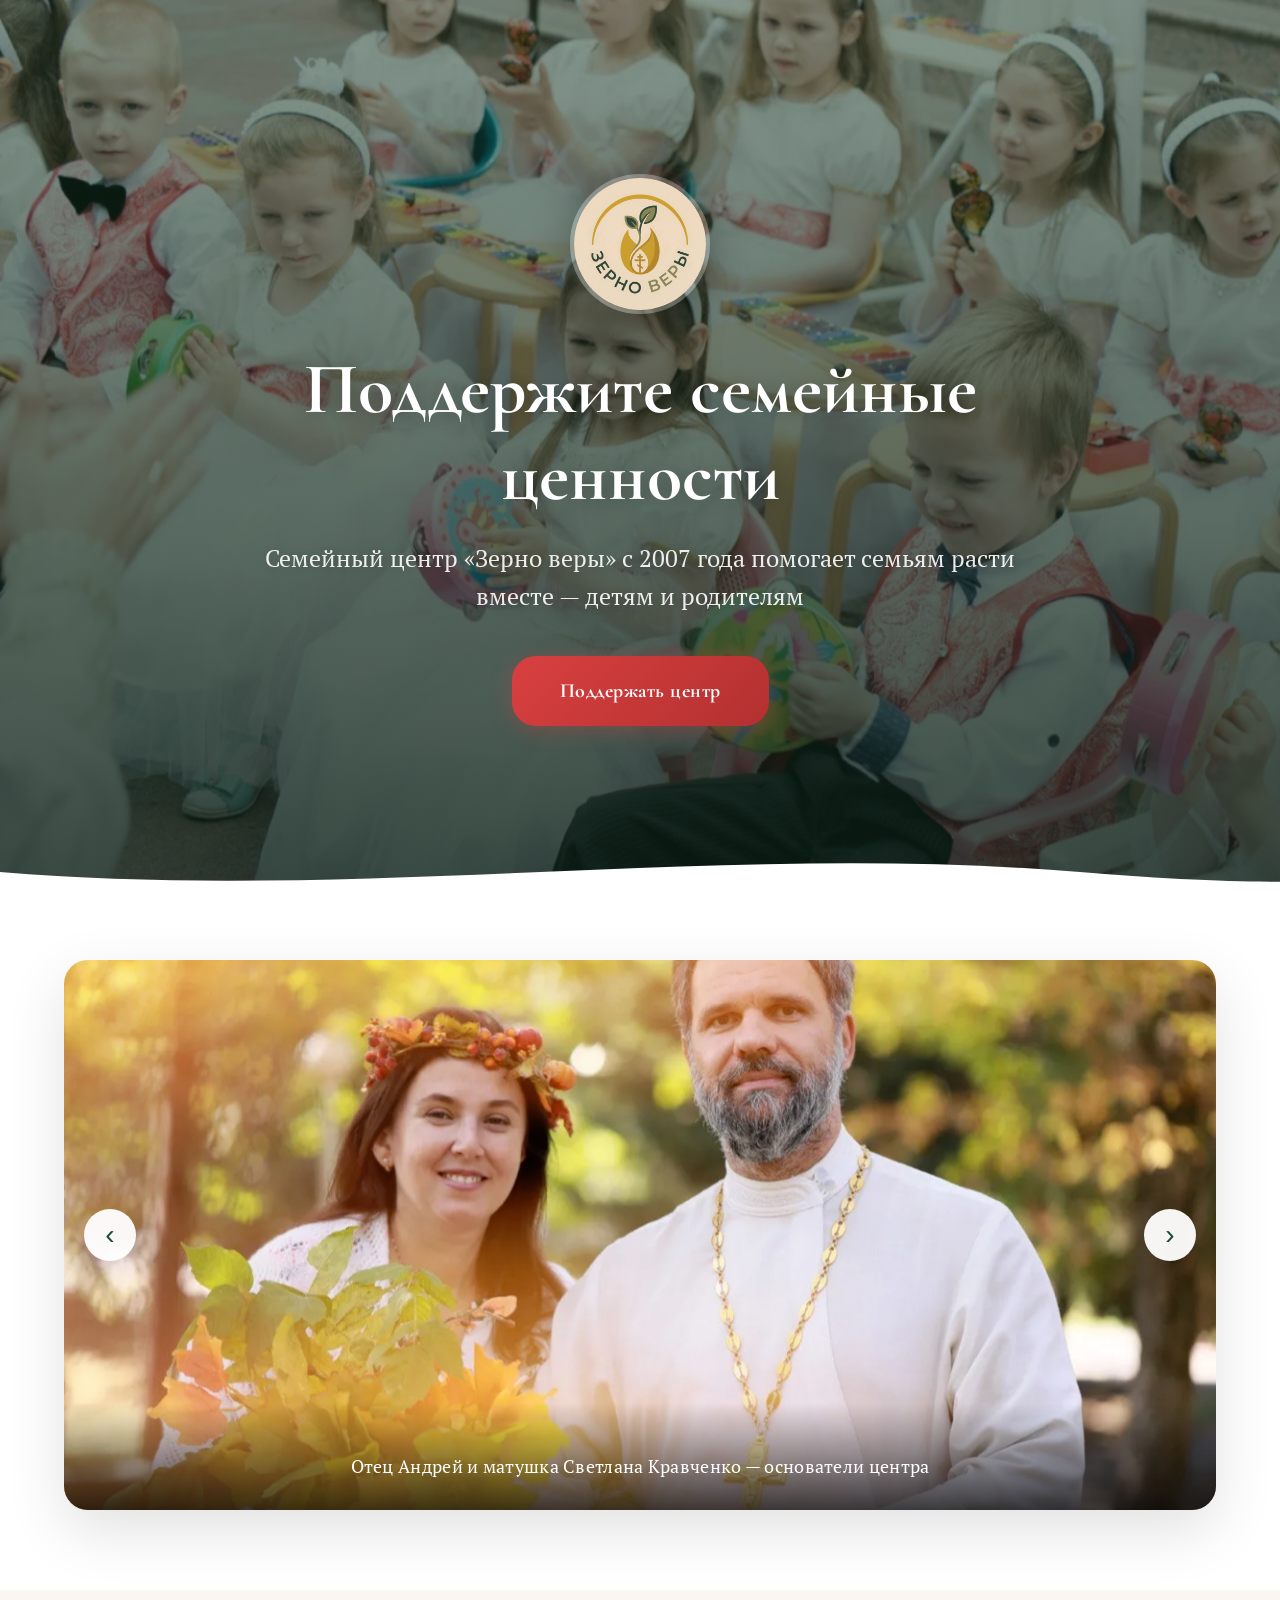
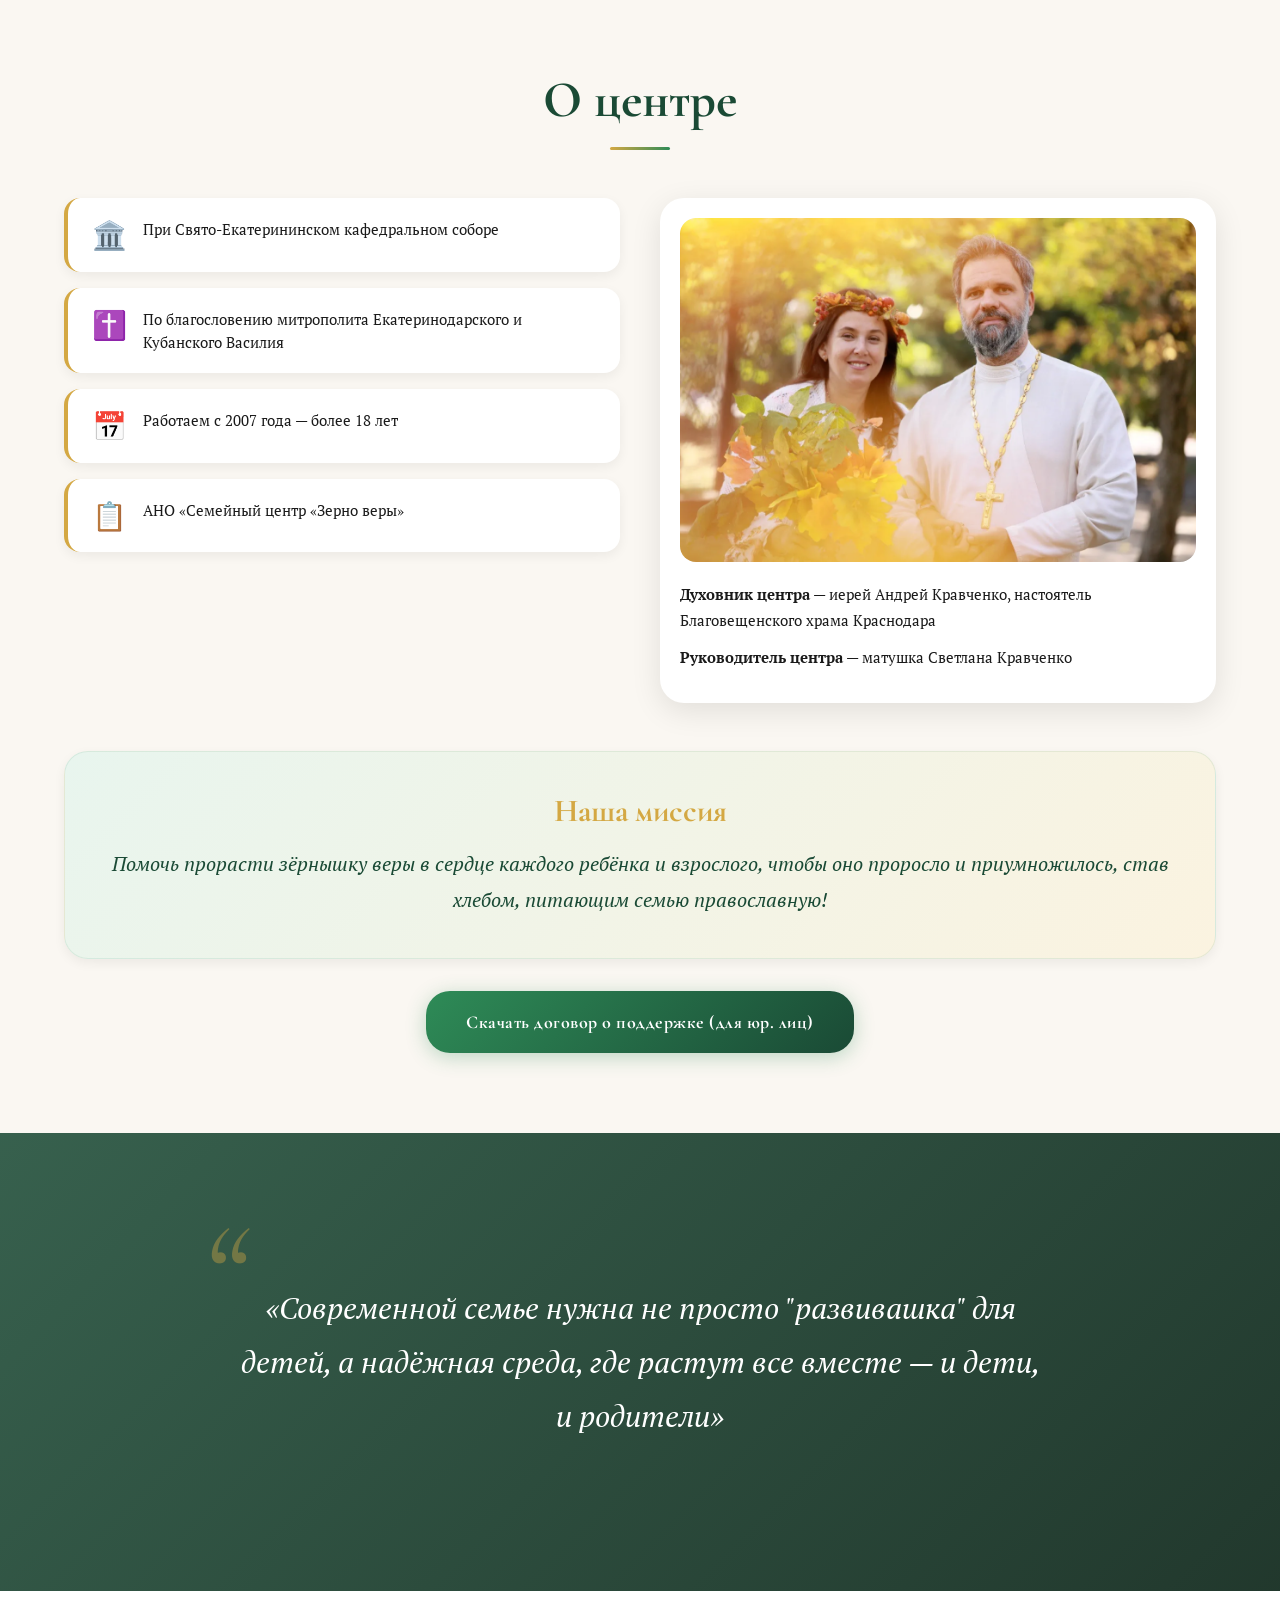
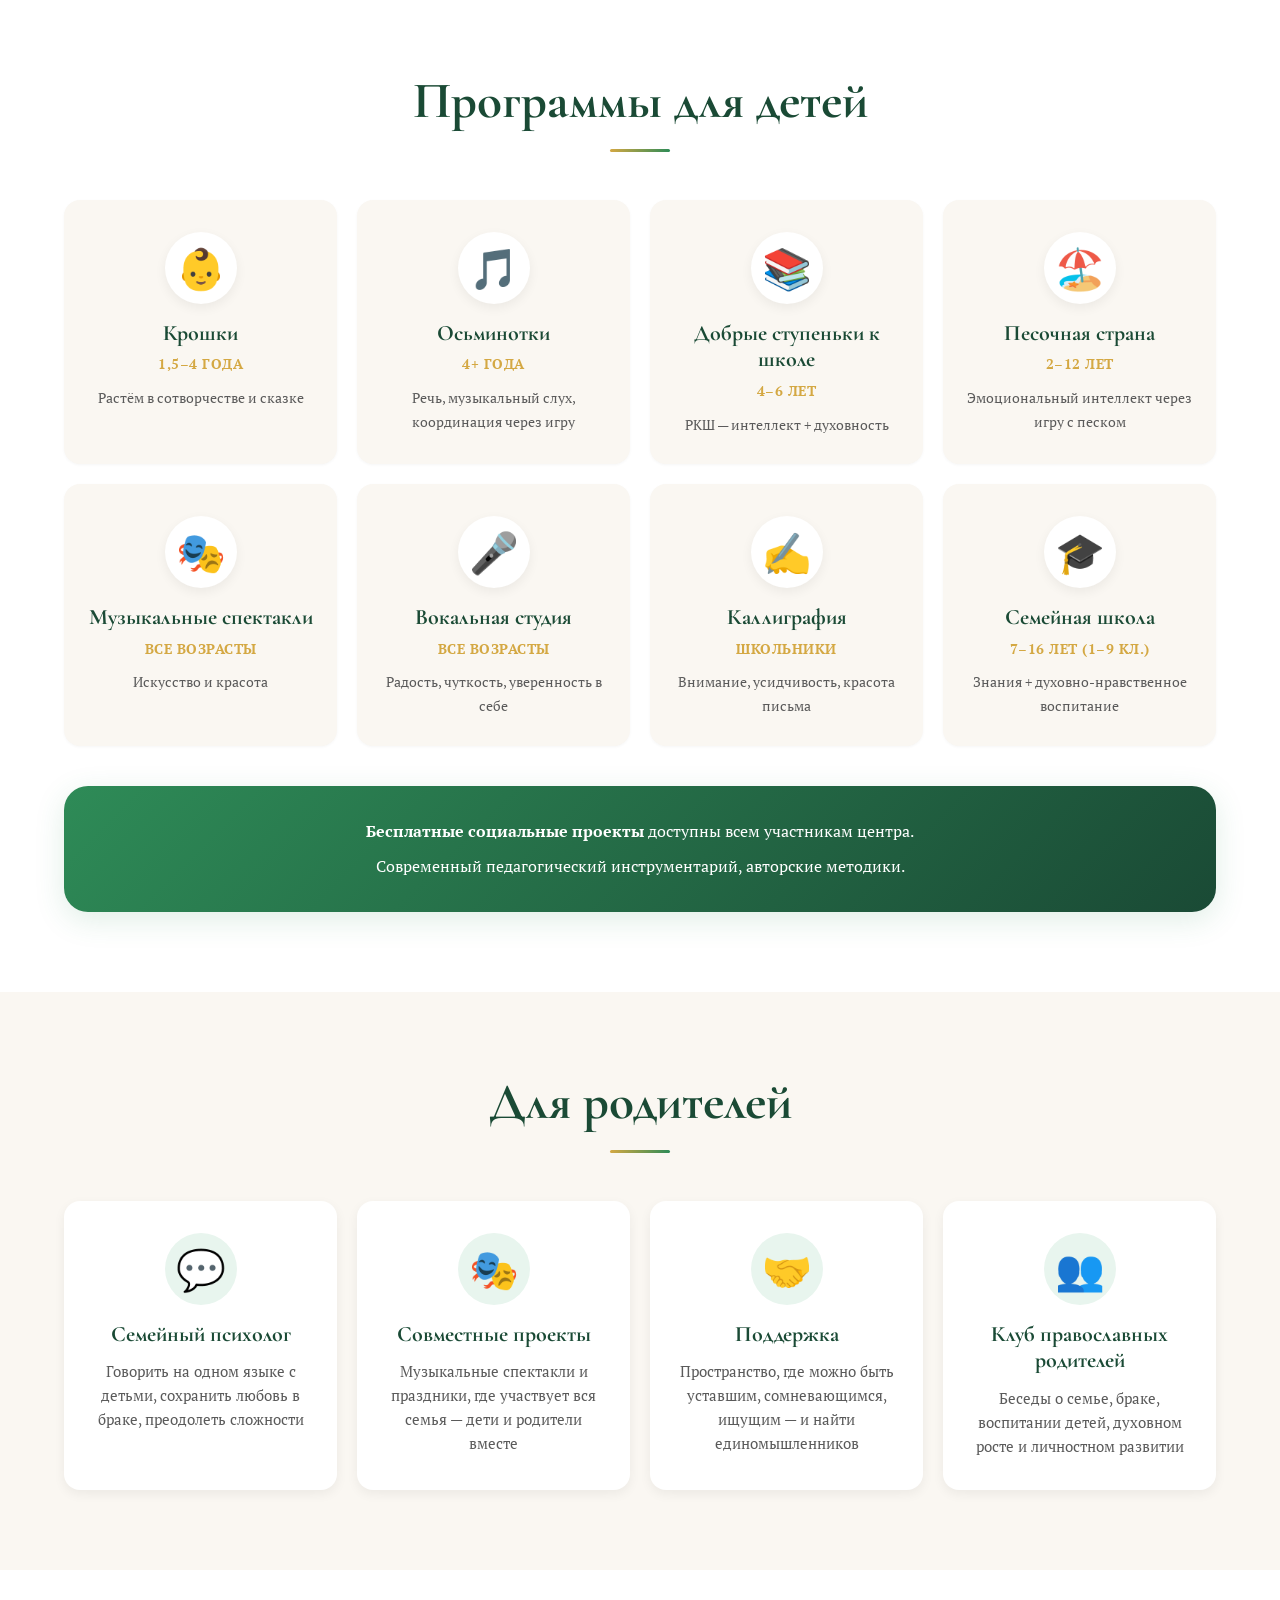
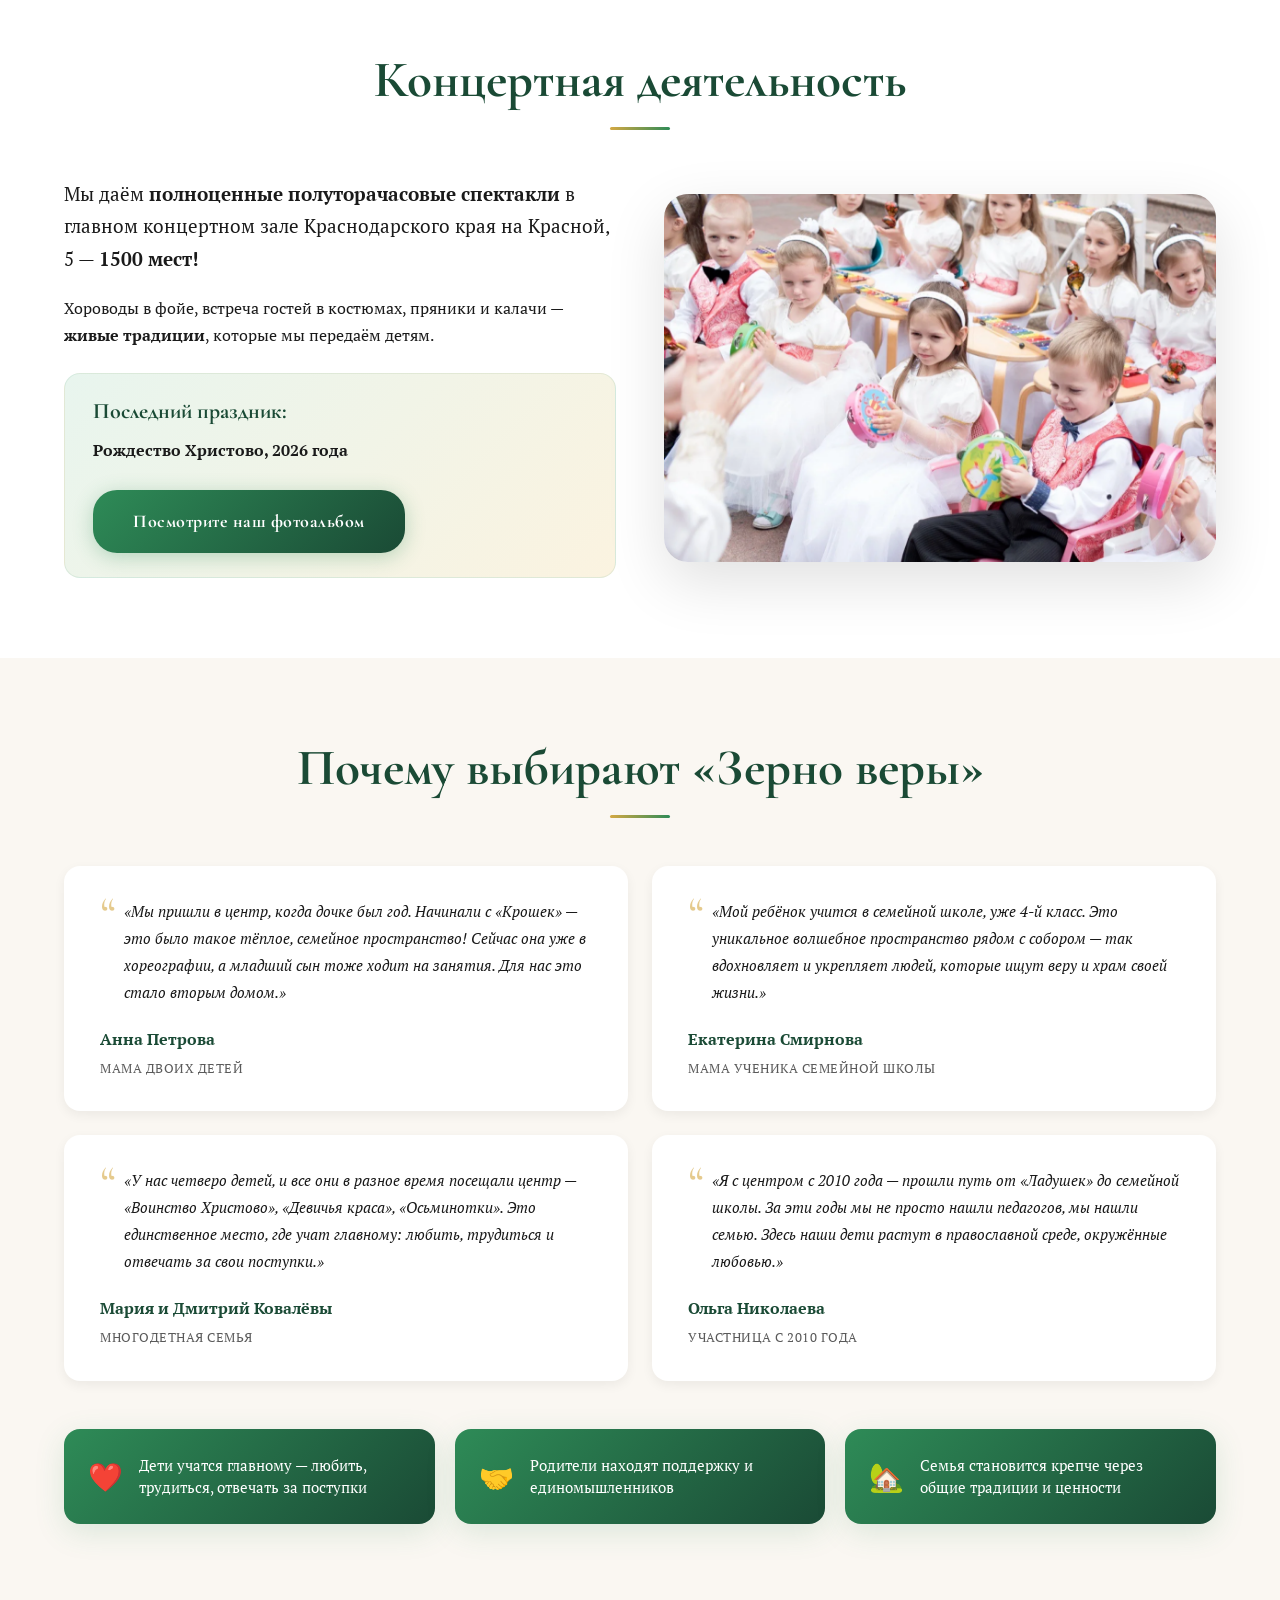
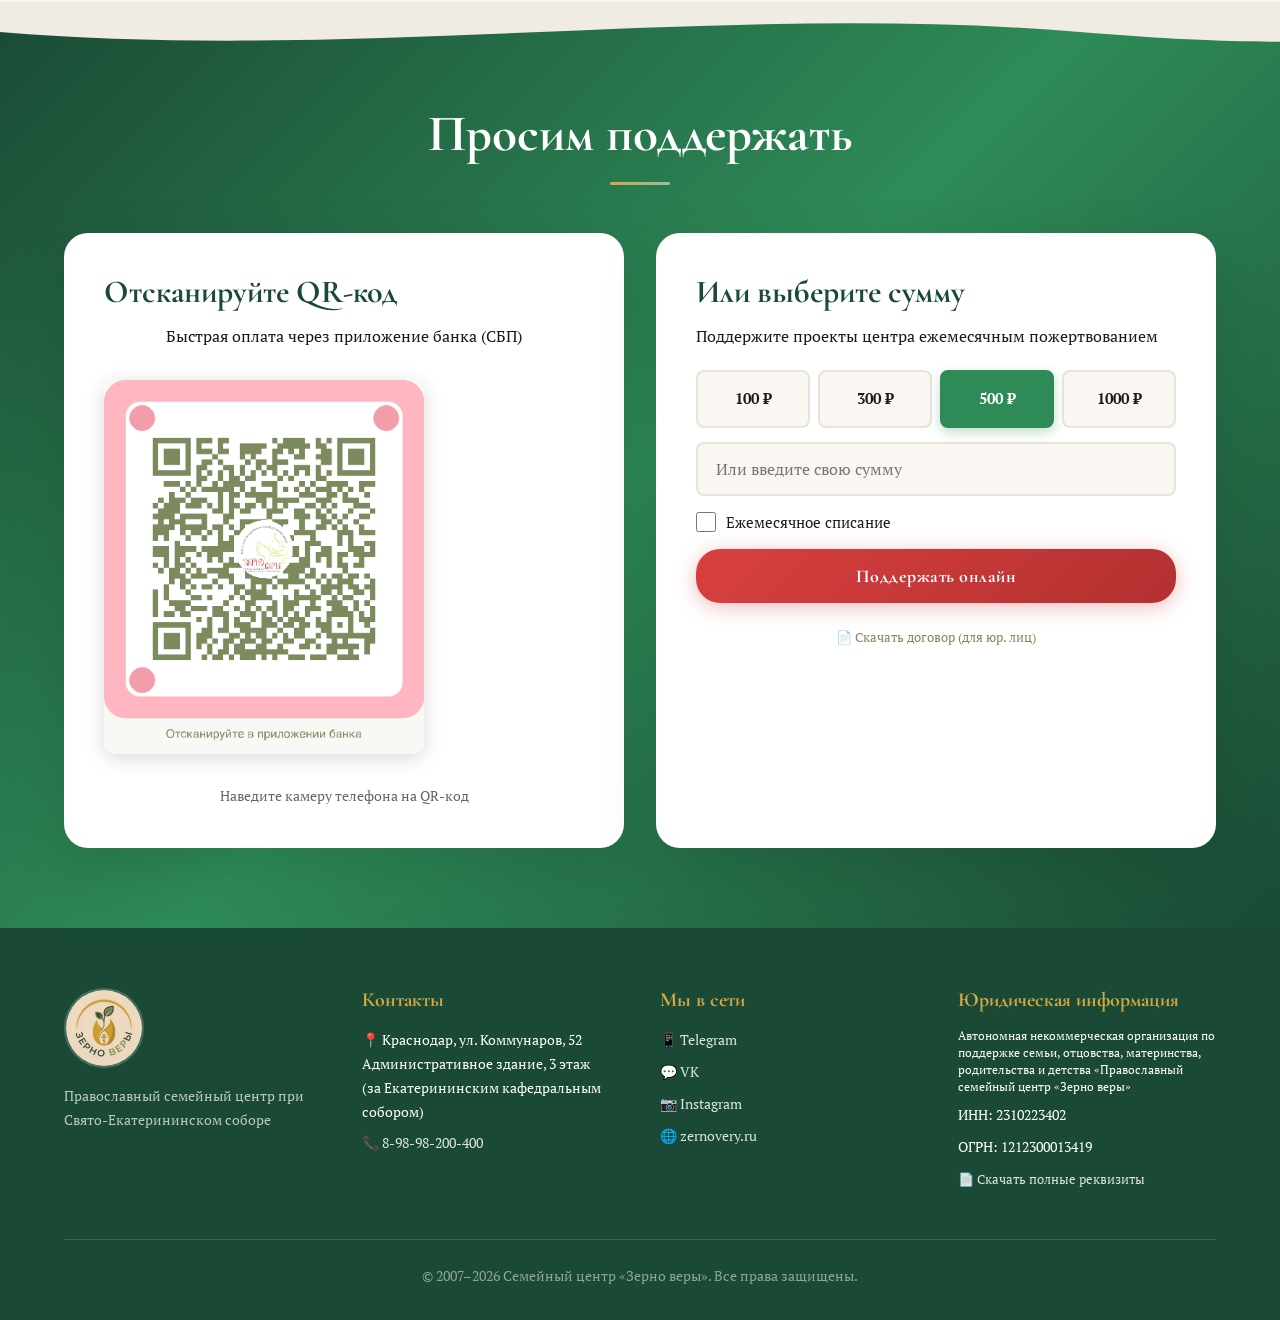
==== commit 231fd5b7: "Внесены все правки от Матушки и Елены + добавлен QR-код Правки из аудио-транскрипции: - Порядок руко" ====
--- a/index.html
+++ b/index.html
@@ -3,69 +3,76 @@
 <head>
     <meta charset="UTF-8">
     <meta name="viewport" content="width=device-width, initial-scale=1.0">
-    <meta name="description" content="Семейный центр «Зерно Веры» при Свято-Екатерининском соборе. Православное воспитание детей, программы для семей, духовно-нравственное развитие. Поддержите нашу миссию!">
+    <meta name="description" content="Семейный центр «Зерно Веры» при Свято-Екатерининском соборе. Православное воспитание детей, программы для семей, духовно-нравственное развитие.">
     <title>Зерно Веры — Православный семейный центр в Краснодаре</title>
     <link rel="stylesheet" href="styles.css">
     <link rel="preconnect" href="https://fonts.googleapis.com">
     <link rel="preconnect" href="https://fonts.gstatic.com" crossorigin>
-    <link href="https://fonts.googleapis.com/css2?family=Cormorant+Garamond:wght@400;600;700&family=PT+Serif:ital,wght@0,400;0,700;1,400&display=swap" rel="stylesheet">
-    <link rel="icon" type="image/png" href="images/favicon.png">
+    <link href="https://fonts.googleapis.com/css2?family=Cormorant+Garamond:wght@400;700&family=PT+Serif:ital,wght@0,400;0,700;1,400&display=swap" rel="stylesheet">
 </head>
 <body>
-    <!-- ============================================
-         1. HERO — Главный экран (двухколоночный)
-         ============================================ -->
+    <!-- 1. Hero Section -->
     <section id="hero" class="hero">
-        <!-- Левая колонка: фото -->
-        <div class="hero-photo">
-            <img src="optimized/IMG_5442.jpg" alt="Семейный центр Зерно Веры">
-            <div class="hero-photo-overlay"></div>
-        </div>
-
-        <!-- Правая колонка: информация -->
-        <div class="hero-info">
-            <span class="hero-badge">При Свято-Екатерининском кафедральном соборе</span>
-            <img src="optimized/logo-enhanced.png" alt="Зерно Веры" class="hero-logo">
+        <div class="hero-background"></div>
+        <div class="container hero-content">
+            <img src="optimized/logo-ru.jpg" alt="Зерно Веры" class="hero-logo">
             <h1 class="hero-title">Поддержите семейные ценности</h1>
             <p class="hero-subtitle">Семейный центр «Зерно веры» с 2007 года помогает семьям расти вместе — детям и родителям</p>
-
-            <div class="hero-mission">
-                Помочь прорасти зёрнышку веры в сердце каждого ребёнка и взрослого, чтобы оно проросло и приумножилось, став хлебом, питающим семью православную!
-            </div>
-
-            <div class="hero-stats">
-                <div class="stat-item">
-                    <span class="stat-number">18+</span>
-                    <span class="stat-label">лет работы</span>
-                </div>
-                <div class="stat-item">
-                    <span class="stat-number">1000+</span>
-                    <span class="stat-label">семей</span>
-                </div>
-                <div class="stat-item">
-                    <span class="stat-number">5</span>
-                    <span class="stat-label">направлений</span>
-                </div>
-            </div>
-
-            <div class="hero-buttons">
-                <a href="#donate" class="btn btn-red">Поддержать центр</a>
-                <a href="#directions" class="btn btn-green">Направления</a>
-            </div>
-        </div>
-    </section>
-
-    <!-- ============================================
-         2. О ЦЕНТРЕ — Миссия + Основатели + Статус
-         ============================================ -->
+            <a href="#cta" class="btn btn-primary">Поддержать центр</a>
+        </div>
+    </section>
+
+    <!-- 2. Carousel Section -->
+    <section id="carousel" class="carousel">
+        <div class="container">
+            <div class="carousel-wrapper">
+                <div class="carousel-track">
+                    <div class="carousel-slide">
+                        <img src="optimized/IMG_5444.jpg" alt="Портрет основателей" loading="lazy">
+                        <p class="carousel-caption">Отец Андрей и матушка Светлана Кравченко — основатели центра</p>
+                    </div>
+                    <div class="carousel-slide">
+                        <img src="optimized/IMG_5438.jpg" alt="Дети с геобордами" loading="lazy">
+                        <p class="carousel-caption">Развивающие занятия для детей</p>
+                    </div>
+                    <div class="carousel-slide">
+                        <img src="optimized/IMG_5439.jpg" alt="Взрослые в народных костюмах" loading="lazy">
+                        <p class="carousel-caption">Праздничные мероприятия</p>
+                    </div>
+                    <div class="carousel-slide">
+                        <img src="optimized/IMG_5440.jpg" alt="Пасхальное фото у собора" loading="lazy">
+                        <p class="carousel-caption">Пасха у Свято-Екатерининского собора</p>
+                    </div>
+                    <div class="carousel-slide">
+                        <img src="optimized/IMG_5441.jpg" alt="Мама с малышом" loading="lazy">
+                        <p class="carousel-caption">Программы для мам с малышами</p>
+                    </div>
+                    <div class="carousel-slide">
+                        <img src="optimized/IMG_5442.jpg" alt="Дети с музыкальными инструментами" loading="lazy">
+                        <p class="carousel-caption">Светлое Христово Воскресенье на площади перед Кафедральным собором</p>
+                    </div>
+                    <div class="carousel-slide">
+                        <img src="optimized/IMG_5443.jpg" alt="Малыши с кубиками" loading="lazy">
+                        <p class="carousel-caption">Семейные творческие коллективы</p>
+                    </div>
+                    <div class="carousel-slide">
+                        <img src="optimized/IMG_5445.jpg" alt="Занятие каллиграфией" loading="lazy">
+                        <p class="carousel-caption">Внимание и усидчивость</p>
+                    </div>
+                </div>
+                <button class="carousel-btn carousel-btn-prev" aria-label="Предыдущее фото">‹</button>
+                <button class="carousel-btn carousel-btn-next" aria-label="Следующее фото">›</button>
+                <div class="carousel-dots"></div>
+            </div>
+        </div>
+    </section>
+
+    <!-- 3. About Section -->
     <section id="about" class="about">
-        <div class="section-ornament section-ornament-left"></div>
-        <div class="section-ornament section-ornament-right"></div>
         <div class="container">
             <h2 class="section-title">О центре</h2>
 
             <div class="about-grid">
-                <!-- Левая колонка: статус -->
                 <div class="about-status">
                     <div class="status-item">
                         <span class="status-icon">🏛️</span>
@@ -79,9 +86,12 @@
                         <span class="status-icon">📅</span>
                         <p>Работаем с 2007 года — более 18 лет</p>
                     </div>
-                </div>
-
-                <!-- Правая колонка: основатели -->
+                    <div class="status-item">
+                        <span class="status-icon">📋</span>
+                        <p>АНО «Семейный центр «Зерно веры»</p>
+                    </div>
+                </div>
+
                 <div class="about-founders">
                     <img src="optimized/IMG_5444.jpg" alt="Основатели центра" class="founders-photo" loading="lazy">
                     <div class="founders-text">
@@ -91,98 +101,238 @@
                 </div>
             </div>
 
-            <!-- Миссия -->
             <div class="about-mission">
                 <h3>Наша миссия</h3>
                 <p class="mission-text">Помочь прорасти зёрнышку веры в сердце каждого ребёнка и взрослого, чтобы оно проросло и приумножилось, став хлебом, питающим семью православную!</p>
             </div>
-        </div>
-    </section>
-
-    <!-- ============================================
-         3. НАПРАВЛЕНИЯ — 5 карточек
-         ============================================ -->
-    <section id="directions" class="directions">
-        <div class="container">
-            <h2 class="section-title">Направления работы</h2>
-
-            <div class="directions-grid">
-                <a href="#" class="direction-card">
-                    <span class="direction-icon">👶</span>
-                    <h3>Мамы с малышами</h3>
-                    <p>Программы для будущих родителей и семей с детьми от 0 до 4 лет</p>
-                </a>
-
-                <a href="#" class="direction-card">
-                    <span class="direction-icon">🎒</span>
-                    <h3>Дошкольники</h3>
-                    <p>Подготовка к школе, развитие и духовно-нравственное воспитание (4–7 лет)</p>
-                </a>
-
-                <a href="#" class="direction-card">
-                    <span class="direction-icon">📚</span>
-                    <h3>Школьники</h3>
-                    <p>Семейная школа, кружки и студии для детей и подростков (7–16 лет)</p>
-                </a>
-
-                <a href="#" class="direction-card">
-                    <span class="direction-icon">💒</span>
-                    <h3>Супружество</h3>
-                    <p>Клуб православных родителей, консультации семейного психолога</p>
-                </a>
-
-                <a href="#" class="direction-card">
-                    <span class="direction-icon">🎭</span>
-                    <h3>Творчество для всей семьи</h3>
-                    <p>Музыкальные спектакли, праздники, хореография, вокал, рукоделие</p>
-                </a>
-            </div>
-
-            <p class="directions-note">Подробнее о каждом направлении — скоро на отдельных страницах</p>
-        </div>
-    </section>
-
-    <!-- ============================================
-         4. ПОДДЕРЖАТЬ — Реквизиты + Форма
-         ============================================ -->
-    <section id="donate" class="donate">
-        <div class="section-ornament section-ornament-left"></div>
-        <div class="section-ornament section-ornament-right"></div>
-        <div class="container">
-            <h2 class="section-title">Поддержать центр</h2>
-
-            <div class="donate-grid">
-                <!-- Левая колонка: реквизиты -->
-                <div class="donate-requisites">
-                    <h3>Реквизиты для перевода</h3>
-                    
-                    <div class="requisites-block">
-                        <p class="org-name"><strong>Автономная некоммерческая организация по поддержке семьи, супружества, отцовства, материнства и детства «Семейный центр «Зерно Веры»</strong></p>
-                        
-                        <table class="requisites-table">
-                            <tr><td>ИНН</td><td>2310223402</td></tr>
-                            <tr><td>КПП</td><td>231001001</td></tr>
-                            <tr><td>ОГРН</td><td>1212300013419</td></tr>
-                            <tr><td>Расчётный счёт</td><td>40703810100000000214</td></tr>
-                            <tr><td>Банк</td><td>КБ «КУБАНЬ КРЕДИТ» ООО</td></tr>
-                            <tr><td>БИК</td><td>040349722</td></tr>
-                            <tr><td>Корр. счёт</td><td>30101810200000000722</td></tr>
-                        </table>
-
-                        <p class="requisites-address">Юридический адрес: 350000, Краснодарский край, г. Краснодар, ул. Коммунаров, дом 52</p>
-                    </div>
-
-                    <div class="donate-docs">
-                        <a href="Договор_пожертвования_на_Зерно_Веры.docx" class="btn btn-secondary" download>Скачать договор (для юр. лиц)</a>
-                    </div>
-                </div>
-
-                <!-- Правая колонка: форма онлайн-пожертвования -->
-                <div class="donate-form-wrapper">
-                    <h3>Пожертвовать онлайн</h3>
-                    
-                    <form class="donate-form" id="donationForm">
-                        <div class="amount-buttons">
+
+            <div class="about-download">
+                <a href="Договор_пожертвования_на_Зерно_Веры.docx" class="btn btn-secondary" download>Скачать договор о поддержке (для юр. лиц)</a>
+            </div>
+        </div>
+    </section>
+
+    <!-- 4. Quote Section -->
+    <section id="quote" class="quote">
+        <div class="container">
+            <blockquote class="quote-text">
+                <p>«Современной семье нужна не просто "развивашка" для детей, а надёжная среда, где растут все вместе — и дети, и родители»</p>
+            </blockquote>
+        </div>
+    </section>
+
+    <!-- 5. Programs Section -->
+    <section id="programs" class="programs">
+        <div class="container">
+            <h2 class="section-title">Программы для детей</h2>
+
+            <div class="programs-grid">
+                <div class="program-card">
+                    <span class="program-icon">👶</span>
+                    <h3>Крошки</h3>
+                    <p class="program-age">1,5–4 года</p>
+                    <p>Растём в сотворчестве и сказке</p>
+                </div>
+
+                <div class="program-card">
+                    <span class="program-icon">🎵</span>
+                    <h3>Осьминотки</h3>
+                    <p class="program-age">4+ года</p>
+                    <p>Речь, музыкальный слух, координация через игру</p>
+                </div>
+
+                <div class="program-card">
+                    <span class="program-icon">📚</span>
+                    <h3>Добрые ступеньки к школе</h3>
+                    <p class="program-age">4–6 лет</p>
+                    <p>РКШ — интеллект + духовность</p>
+                </div>
+
+                <div class="program-card">
+                    <span class="program-icon">🏖️</span>
+                    <h3>Песочная страна</h3>
+                    <p class="program-age">2–12 лет</p>
+                    <p>Эмоциональный интеллект через игру с песком</p>
+                </div>
+
+                <div class="program-card">
+                    <span class="program-icon">🎭</span>
+                    <h3>Музыкальные спектакли</h3>
+                    <p class="program-age">Все возрасты</p>
+                    <p>Искусство и красота</p>
+                </div>
+
+                <div class="program-card">
+                    <span class="program-icon">🎤</span>
+                    <h3>Вокальная студия</h3>
+                    <p class="program-age">Все возрасты</p>
+                    <p>Радость, чуткость, уверенность в себе</p>
+                </div>
+
+                <div class="program-card">
+                    <span class="program-icon">✍️</span>
+                    <h3>Каллиграфия</h3>
+                    <p class="program-age">Школьники</p>
+                    <p>Внимание, усидчивость, красота письма</p>
+                </div>
+
+                <div class="program-card">
+                    <span class="program-icon">🎓</span>
+                    <h3>Семейная школа</h3>
+                    <p class="program-age">7–16 лет (1–9 кл.)</p>
+                    <p>Знания + духовно-нравственное воспитание</p>
+                </div>
+            </div>
+
+            <div class="programs-note">
+                <p><strong>Бесплатные социальные проекты</strong> доступны всем участникам центра.</p>
+                <p>Современный педагогический инструментарий, авторские методики.</p>
+            </div>
+        </div>
+    </section>
+
+    <!-- 6. For Parents Section -->
+    <section id="for-parents" class="for-parents">
+        <div class="container">
+            <h2 class="section-title">Для родителей</h2>
+
+            <div class="parents-grid">
+                <div class="parent-card">
+                    <span class="parent-icon">💬</span>
+                    <h3>Семейный психолог</h3>
+                    <p>Говорить на одном языке с детьми, сохранить любовь в браке, преодолеть сложности</p>
+                </div>
+
+                <div class="parent-card">
+                    <span class="parent-icon">🎭</span>
+                    <h3>Совместные проекты</h3>
+                    <p>Музыкальные спектакли и праздники, где участвует вся семья — дети и родители вместе</p>
+                </div>
+
+                <div class="parent-card">
+                    <span class="parent-icon">🤝</span>
+                    <h3>Поддержка</h3>
+                    <p>Пространство, где можно быть уставшим, сомневающимся, ищущим — и найти единомышленников</p>
+                </div>
+
+                <div class="parent-card">
+                    <span class="parent-icon">👥</span>
+                    <h3>Клуб православных родителей</h3>
+                    <p>Беседы о семье, браке, воспитании детей, духовном росте и личностном развитии</p>
+                </div>
+            </div>
+        </div>
+    </section>
+
+    <!-- 7. Concerts Section -->
+    <section id="concerts" class="concerts">
+        <div class="container">
+            <h2 class="section-title">Концертная деятельность</h2>
+
+            <div class="concerts-content">
+                <div class="concerts-text">
+                    <p class="concerts-intro">Мы даём <strong>полноценные полуторачасовые спектакли</strong> в главном концертном зале Краснодарского края на Красной, 5 — <strong>1500 мест!</strong></p>
+
+                    <p>Хороводы в фойе, встреча гостей в костюмах, пряники и калачи — <strong>живые традиции</strong>, которые мы передаём детям.</p>
+
+                    <div class="concerts-holidays">
+                        <h3>Последний праздник:</h3>
+                        <p><strong>Рождество Христово, 2026 года</strong></p>
+                        <p><a href="#carousel" class="btn btn-secondary" style="display: inline-block; margin-top: 10px;">Посмотрите наш фотоальбом</a></p>
+                    </div>
+                </div>
+
+                <div class="concerts-image">
+                    <img src="optimized/IMG_5440.jpg" alt="Пасхальное празднование" loading="lazy">
+                </div>
+            </div>
+        </div>
+    </section>
+
+    <!-- 8. Testimonials Section -->
+    <section id="testimonials" class="testimonials">
+        <div class="container">
+            <h2 class="section-title">Почему выбирают «Зерно веры»</h2>
+
+            <div class="testimonials-grid">
+                <div class="testimonial-card">
+                    <div class="testimonial-quote">
+                        <p>«Мы пришли в центр, когда дочке был год. Начинали с «Крошек» — это было такое тёплое, семейное пространство! Сейчас она уже в хореографии, а младший сын тоже ходит на занятия. Для нас это стало вторым домом.»</p>
+                    </div>
+                    <div class="testimonial-author">
+                        <p class="author-name">Анна Петрова</p>
+                        <p class="author-info">мама двоих детей</p>
+                    </div>
+                </div>
+
+                <div class="testimonial-card">
+                    <div class="testimonial-quote">
+                        <p>«Мой ребёнок учится в семейной школе, уже 4-й класс. Это уникальное волшебное пространство рядом с собором — так вдохновляет и укрепляет людей, которые ищут веру и храм своей жизни.»</p>
+                    </div>
+                    <div class="testimonial-author">
+                        <p class="author-name">Екатерина Смирнова</p>
+                        <p class="author-info">мама ученика семейной школы</p>
+                    </div>
+                </div>
+
+                <div class="testimonial-card">
+                    <div class="testimonial-quote">
+                        <p>«У нас четверо детей, и все они в разное время посещали центр — «Воинство Христово», «Девичья краса», «Осьминотки». Это единственное место, где учат главному: любить, трудиться и отвечать за свои поступки.»</p>
+                    </div>
+                    <div class="testimonial-author">
+                        <p class="author-name">Мария и Дмитрий Ковалёвы</p>
+                        <p class="author-info">многодетная семья</p>
+                    </div>
+                </div>
+
+                <div class="testimonial-card">
+                    <div class="testimonial-quote">
+                        <p>«Я с центром с 2010 года — прошли путь от «Ладушек» до семейной школы. За эти годы мы не просто нашли педагогов, мы нашли семью. Здесь наши дети растут в православной среде, окружённые любовью.»</p>
+                    </div>
+                    <div class="testimonial-author">
+                        <p class="author-name">Ольга Николаева</p>
+                        <p class="author-info">участница с 2010 года</p>
+                    </div>
+                </div>
+            </div>
+
+            <div class="testimonials-benefits">
+                <div class="benefit-item">
+                    <span class="benefit-icon">❤️</span>
+                    <p>Дети учатся главному — любить, трудиться, отвечать за поступки</p>
+                </div>
+                <div class="benefit-item">
+                    <span class="benefit-icon">🤝</span>
+                    <p>Родители находят поддержку и единомышленников</p>
+                </div>
+                <div class="benefit-item">
+                    <span class="benefit-icon">🏡</span>
+                    <p>Семья становится крепче через общие традиции и ценности</p>
+                </div>
+            </div>
+        </div>
+    </section>
+
+    <!-- 9. CTA Section -->
+    <section id="cta" class="cta">
+        <div class="container">
+            <h2 class="section-title">Просим поддержать</h2>
+
+            <div class="cta-grid">
+                <div class="cta-card">
+                    <h3>Отсканируйте QR-код</h3>
+                    <p style="text-align: center; margin-bottom: 20px;">Быстрая оплата через приложение банка (СБП)</p>
+                    <div style="text-align: center; margin: 30px 0;">
+                        <img src="qr-code-beautiful.png" alt="QR-код для оплаты" style="max-width: 320px; width: 100%; height: auto; border-radius: 12px; box-shadow: 0 4px 20px rgba(0,0,0,0.15);">
+                    </div>
+                    <p style="text-align: center; font-size: 14px; color: #666;">Наведите камеру телефона на QR-код</p>
+                </div>
+
+                <div class="cta-card">
+                    <h3>Или выберите сумму</h3>
+                    <p>Поддержите проекты центра ежемесячным пожертвованием</p>
+                    <form class="cta-form donation-form">
+                        <div class="donation-amounts">
                             <label class="amount-btn">
                                 <input type="radio" name="amount" value="100">
                                 <span>100 ₽</span>
@@ -200,70 +350,57 @@
                                 <span>1000 ₽</span>
                             </label>
                         </div>
-
                         <input type="number" name="custom-amount" placeholder="Или введите свою сумму" min="1">
-
                         <label class="checkbox-label">
                             <input type="checkbox" name="recurring">
-                            <span>Ежемесячное пожертвование</span>
+                            <span>Ежемесячное списание</span>
                         </label>
-
-                        <div class="form-agreements">
-                            <label class="checkbox-label checkbox-required">
-                                <input type="checkbox" name="agree-oferta" required>
-                                <span>Я ознакомлен и согласен с <a href="oferta.html" target="_blank">договором пожертвования (офертой)</a></span>
-                            </label>
-
-                            <label class="checkbox-label checkbox-required">
-                                <input type="checkbox" name="agree-privacy" required>
-                                <span>Я согласен на <a href="privacy.html" target="_blank">обработку персональных данных</a></span>
-                            </label>
-                        </div>
-
-                        <button type="submit" class="btn btn-primary btn-donate">Пожертвовать</button>
-
-                        <p class="form-note">Онлайн-оплата будет доступна после подключения платёжной системы. Пока вы можете перевести средства по реквизитам.</p>
+                        <button type="submit" class="btn btn-primary">Поддержать онлайн</button>
                     </form>
-                </div>
-            </div>
-        </div>
-    </section>
-
-    <!-- ============================================
-         5. FOOTER — Контакты + Юр. информация
-         ============================================ -->
+                    <div style="text-align: center; margin-top: 20px;">
+                        <a href="Договор_пожертвования_на_Зерно_Веры.docx" download style="font-size: 13px; color: #7B8B5E;">📄 Скачать договор (для юр. лиц)</a>
+                    </div>
+                </div>
+            </div>
+        </div>
+    </section>
+
+    <!-- 10. Footer -->
     <footer id="footer" class="footer">
         <div class="container">
             <div class="footer-grid">
                 <div class="footer-section">
-                    <img src="optimized/logo-footer.png" alt="Зерно Веры" class="footer-logo">
-                    <p class="footer-tagline">Православный семейный центр<br>при Свято-Екатерининском соборе</p>
+                    <img src="optimized/logo-ru.jpg" alt="Зерно Веры" class="footer-logo">
+                    <p class="footer-tagline">Православный семейный центр при Свято-Екатерининском соборе</p>
                 </div>
 
                 <div class="footer-section">
                     <h4>Контакты</h4>
-                    <p>📍 г. Краснодар, ул. Коммунаров, 52<br>
-                    Административное здание, 3 этаж</p>
+                    <p>📍 Краснодар, ул. Коммунаров, 52<br>
+                    Административное здание, 3 этаж<br>
+                    (за Екатерининским кафедральным собором)</p>
                     <p>📞 <a href="tel:+79898200400">8-98-98-200-400</a></p>
                 </div>
 
                 <div class="footer-section">
                     <h4>Мы в сети</h4>
+                    <p>📱 <a href="https://t.me/zerno_very" target="_blank">Telegram</a></p>
+                    <p>💬 <a href="https://vk.com/zerno_very" target="_blank">VK</a></p>
+                    <p>📷 <a href="https://instagram.com/zernovery" target="_blank">Instagram</a></p>
                     <p>🌐 <a href="https://zernovery.ru" target="_blank">zernovery.ru</a></p>
-                    <p>📷 <a href="https://instagram.com/zernovery" target="_blank">@zernovery</a></p>
-                    <p>💬 <a href="https://vk.com/zerno_very" target="_blank">vk.com/zerno_very</a></p>
                 </div>
 
                 <div class="footer-section">
-                    <h4>Документы</h4>
-                    <p><a href="oferta.html">Договор пожертвования (оферта)</a></p>
-                    <p><a href="privacy.html">Политика конфиденциальности</a></p>
-                    <p class="footer-legal">АНО «Семейный центр «Зерно веры»<br>ИНН: 2310223402 | ОГРН: 1212300013419</p>
+                    <h4>Юридическая информация</h4>
+                    <p style="font-size: 12px; line-height: 1.4;">Автономная некоммерческая организация по поддержке семьи, отцовства, материнства, родительства и детства «Православный семейный центр «Зерно веры»</p>
+                    <p>ИНН: 2310223402</p>
+                    <p>ОГРН: 1212300013419</p>
+                    <p><a href="РЕКВИЗИТЫ АНО Семейный центр ЗЕРНО ВЕРЫ.docx" download style="font-size: 13px;">📄 Скачать полные реквизиты</a></p>
                 </div>
             </div>
 
             <div class="footer-bottom">
-                <p>© 2007–2026 Семейный центр «Зерно веры». Все права защищены.</p>
+                <p>&copy; 2007–2026 Семейный центр «Зерно веры». Все права защищены.</p>
             </div>
         </div>
     </footer>
--- a/styles.css
+++ b/styles.css
@@ -1,11 +1,11 @@
 /* ============================================
-   ЗЕРНО ВЕРЫ — Компактная версия 2026
-   Для приёма пожертвований
+   ЗЕРНО ВЕРЫ — Современный дизайн 2026
+   Яркий, живой, плавный
    ============================================ */
 
 /* CSS Variables */
 :root {
-    /* Цветовая палитра — тёплая и уютная */
+    /* Цветовая палитра — яркая и тёплая */
     --c-bg: #FAF7F2;
     --c-bg-alt: #F0EBE3;
     --c-white: #FFFFFF;
@@ -18,7 +18,6 @@
     --c-red-dark: #B33030;
     --c-text: #1A1A1A;
     --c-text-muted: #5A5A5A;
-    --c-cream: #E8DCC8;
 
     /* Шрифты */
     --f-heading: 'Cormorant Garamond', serif;
@@ -27,19 +26,20 @@
     /* Тени */
     --shadow-xs: 0 1px 3px rgba(0, 0, 0, 0.04);
     --shadow-sm: 0 4px 12px rgba(0, 0, 0, 0.06);
-    --shadow-md: 0 8px 24px rgba(0, 0, 0, 0.1);
-    --shadow-lg: 0 16px 48px rgba(0, 0, 0, 0.12);
-    --shadow-colored: 0 8px 24px rgba(46, 139, 87, 0.15);
+    --shadow-md: 0 8px 30px rgba(0, 0, 0, 0.1);
+    --shadow-lg: 0 20px 60px rgba(0, 0, 0, 0.12);
+    --shadow-colored: 0 8px 30px rgba(46, 139, 87, 0.15);
 
     /* Скругления */
     --r-sm: 8px;
-    --r-md: 12px;
-    --r-lg: 20px;
+    --r-md: 16px;
+    --r-lg: 24px;
+    --r-xl: 32px;
 
     /* Анимация */
     --ease: cubic-bezier(0.25, 0.46, 0.45, 0.94);
     --ease-out: cubic-bezier(0.16, 1, 0.3, 1);
-    --duration: 0.4s;
+    --duration: 0.5s;
 }
 
 /* ============================================
@@ -49,7 +49,7 @@
 @keyframes fadeInUp {
     from {
         opacity: 0;
-        transform: translateY(30px);
+        transform: translateY(40px);
     }
     to {
         opacity: 1;
@@ -63,7 +63,16 @@
     }
     50% {
         box-shadow: 0 4px 20px rgba(217, 64, 64, 0.35),
-                    0 0 0 10px rgba(217, 64, 64, 0);
+                    0 0 0 12px rgba(217, 64, 64, 0);
+    }
+}
+
+@keyframes shimmer {
+    0% {
+        background-position: -200% center;
+    }
+    100% {
+        background-position: 200% center;
     }
 }
 
@@ -88,9 +97,10 @@
     font-family: var(--f-body);
     color: var(--c-text);
     background: var(--c-bg);
-    line-height: 1.6;
+    line-height: 1.7;
     overflow-x: hidden;
     -webkit-font-smoothing: antialiased;
+    -moz-osx-font-smoothing: grayscale;
 }
 
 img {
@@ -120,13 +130,13 @@
     color: var(--c-green-dark);
 }
 
-h1 { font-size: clamp(36px, 5vw, 60px); }
-h2 { font-size: clamp(28px, 4vw, 44px); }
-h3 { font-size: clamp(20px, 2.5vw, 28px); }
-h4 { font-size: 20px; }
+h1 { font-size: clamp(40px, 6vw, 72px); }
+h2 { font-size: clamp(32px, 4vw, 52px); }
+h3 { font-size: clamp(24px, 3vw, 32px); }
+h4 { font-size: 22px; }
 
 p {
-    margin-bottom: 12px;
+    margin-bottom: 16px;
 }
 
 p:last-child {
@@ -134,19 +144,18 @@
 }
 
 /* ============================================
-   LAYOUT — Компактные интервалы
+   LAYOUT
    ============================================ */
 
 .container {
-    max-width: 1100px;
+    max-width: 1200px;
     margin: 0 auto;
-    padding: 0 20px;
+    padding: 0 24px;
 }
 
 section {
-    padding: 48px 0;
-    position: relative;
-    overflow: hidden;
+    padding: 80px 0;
+    position: relative;
 }
 
 /* ============================================
@@ -157,38 +166,39 @@
     display: inline-flex;
     align-items: center;
     justify-content: center;
-    padding: 14px 32px;
+    padding: 16px 40px;
     font-family: var(--f-heading);
-    font-size: 17px;
-    font-weight: 600;
+    font-size: 18px;
+    font-weight: 700;
     border: none;
-    border-radius: var(--r-md);
+    border-radius: var(--r-lg);
     cursor: pointer;
     transition: all var(--duration) var(--ease);
     text-decoration: none;
+    letter-spacing: 0.5px;
 }
 
 .btn-primary {
     background: linear-gradient(135deg, var(--c-red) 0%, var(--c-red-dark) 100%);
     color: var(--c-white);
-    box-shadow: 0 4px 16px rgba(217, 64, 64, 0.3);
+    box-shadow: 0 4px 20px rgba(217, 64, 64, 0.35);
 }
 
 .btn-primary:hover {
-    transform: translateY(-2px);
-    box-shadow: 0 6px 24px rgba(217, 64, 64, 0.4);
+    transform: translateY(-3px);
+    box-shadow: 0 8px 30px rgba(217, 64, 64, 0.45);
     color: var(--c-white);
 }
 
 .btn-secondary {
     background: linear-gradient(135deg, var(--c-green) 0%, var(--c-green-dark) 100%);
     color: var(--c-white);
-    box-shadow: 0 4px 16px rgba(46, 139, 87, 0.25);
+    box-shadow: 0 4px 20px rgba(46, 139, 87, 0.3);
 }
 
 .btn-secondary:hover {
-    transform: translateY(-2px);
-    box-shadow: 0 6px 24px rgba(46, 139, 87, 0.35);
+    transform: translateY(-3px);
+    box-shadow: 0 8px 30px rgba(46, 139, 87, 0.4);
     color: var(--c-white);
 }
 
@@ -198,495 +208,808 @@
 
 .section-title {
     text-align: center;
-    margin-bottom: 36px;
+    margin-bottom: 48px;
     position: relative;
 }
 
 .section-title::after {
     content: '';
     display: block;
-    width: 50px;
+    width: 60px;
     height: 3px;
     background: linear-gradient(90deg, var(--c-gold), var(--c-green));
-    margin: 12px auto 0;
+    margin: 16px auto 0;
     border-radius: 2px;
 }
 
 /* ============================================
-   ДЕКОРАТИВНЫЕ УЗОРЫ
-   ============================================ */
-
-.hero-ornament,
-.section-ornament {
-    position: absolute;
-    width: 200px;
-    height: 200px;
-    background-size: contain;
-    background-repeat: no-repeat;
-    opacity: 0.15;
-    pointer-events: none;
-    z-index: 0;
-}
-
-.hero-ornament-tl {
-    top: 20px;
-    left: 20px;
-    background-image: url('images/ornament-corner-1.png');
-}
-
-.hero-ornament-br {
-    bottom: 100px;
-    right: 20px;
-    background-image: url('images/ornament-corner-2.png');
-    transform: rotate(180deg);
-}
-
-.section-ornament-left {
-    top: 20px;
-    left: -50px;
-    background-image: url('images/ornament-corner-3.png');
-    width: 150px;
-    height: 150px;
-    opacity: 0.1;
-}
-
-.section-ornament-right {
-    bottom: 20px;
-    right: -50px;
-    background-image: url('images/ornament-corner-3.png');
-    width: 150px;
-    height: 150px;
-    transform: scaleX(-1);
-    opacity: 0.1;
-}
-
-/* ============================================
-   1. HERO SECTION — Двухколоночный
+   SCROLL ANIMATIONS (CSS)
+   ============================================ */
+
+.animate-on-scroll {
+    opacity: 0;
+    transform: translateY(30px);
+    transition: opacity 0.7s var(--ease-out), transform 0.7s var(--ease-out);
+}
+
+.animate-on-scroll.visible {
+    opacity: 1;
+    transform: translateY(0);
+}
+
+/* ============================================
+   1. HERO SECTION
+   Полноэкранное фото с оверлеем
    ============================================ */
 
 .hero {
     min-height: 100vh;
-    display: grid;
-    grid-template-columns: 1fr 1fr;
-}
-
-/* Левая колонка — фото */
-.hero-photo {
-    position: relative;
+    display: flex;
+    align-items: center;
+    justify-content: center;
+    position: relative;
+    background: url('optimized/IMG_5440.jpg') center / cover no-repeat;
     overflow: hidden;
 }
 
-.hero-photo img {
-    width: 100%;
-    height: 100%;
-    object-fit: cover;
-}
-
-.hero-photo-overlay {
+.hero-background {
     position: absolute;
     inset: 0;
     background: linear-gradient(
-        to right,
-        transparent 60%,
-        var(--c-bg) 100%
+        to bottom,
+        rgba(15, 50, 30, 0.5) 0%,
+        rgba(15, 40, 25, 0.65) 50%,
+        rgba(10, 30, 20, 0.8) 100%
     );
-}
-
-/* Правая колонка — контент */
-.hero-info {
+    z-index: 1;
+}
+
+.hero-content {
+    position: relative;
+    z-index: 2;
+    text-align: center;
+    max-width: 800px;
+    animation: fadeInUp 1s var(--ease-out) 0.3s both;
+}
+
+.hero-logo {
+    width: 140px;
+    height: 140px;
+    margin: 0 auto 32px;
+    border-radius: 50%;
+    object-fit: cover;
+    border: 4px solid rgba(255, 255, 255, 0.25);
+    box-shadow: 0 8px 40px rgba(0, 0, 0, 0.3);
+}
+
+.hero-title {
+    color: var(--c-white);
+    margin-bottom: 20px;
+    text-shadow: 0 2px 20px rgba(0, 0, 0, 0.3);
+}
+
+.hero-subtitle {
+    font-size: clamp(18px, 2.2vw, 24px);
+    color: rgba(255, 255, 255, 0.9);
+    margin-bottom: 40px;
+    line-height: 1.6;
+    text-shadow: 0 1px 10px rgba(0, 0, 0, 0.2);
+}
+
+.hero .btn-primary {
+    animation: pulse 2.5s ease-in-out infinite;
+    font-size: 20px;
+    padding: 18px 48px;
+}
+
+/* Волна внизу hero */
+.hero::after {
+    content: '';
+    position: absolute;
+    bottom: -2px;
+    left: 0;
+    width: 100%;
+    height: 80px;
+    background: url("data:image/svg+xml,%3Csvg xmlns='http://www.w3.org/2000/svg' viewBox='0 0 1440 80'%3E%3Cpath d='M0 50 C360 80 720 20 1080 50 S1440 30 1440 40 L1440 80 L0 80Z' fill='%23FFFFFF'/%3E%3C/svg%3E") no-repeat;
+    background-size: cover;
+    z-index: 3;
+}
+
+/* ============================================
+   2. CAROUSEL SECTION
+   ============================================ */
+
+.carousel {
+    background: var(--c-white);
+    padding: 60px 0 80px;
+}
+
+.carousel-wrapper {
+    position: relative;
+    overflow: hidden;
+    border-radius: var(--r-lg);
+    box-shadow: var(--shadow-lg);
+}
+
+.carousel-track {
     display: flex;
-    flex-direction: column;
+    transition: transform 0.6s var(--ease-out);
+}
+
+.carousel-slide {
+    min-width: 100%;
+    position: relative;
+}
+
+.carousel-slide img {
+    width: 100%;
+    height: 550px;
+    object-fit: cover;
+}
+
+.carousel-caption {
+    position: absolute;
+    bottom: 0;
+    left: 0;
+    right: 0;
+    background: linear-gradient(to top, rgba(0, 0, 0, 0.75) 0%, transparent 100%);
+    color: var(--c-white);
+    padding: 48px 32px 28px;
+    font-size: 18px;
+    text-align: center;
+    letter-spacing: 0.3px;
+}
+
+.carousel-btn {
+    position: absolute;
+    top: 50%;
+    transform: translateY(-50%);
+    background: rgba(255, 255, 255, 0.95);
+    color: var(--c-green-dark);
+    border: none;
+    width: 52px;
+    height: 52px;
+    border-radius: 50%;
+    font-size: 28px;
+    cursor: pointer;
+    transition: all 0.3s var(--ease);
+    z-index: 10;
+    box-shadow: var(--shadow-md);
+    display: flex;
+    align-items: center;
     justify-content: center;
-    padding: 60px 60px 60px 40px;
-    background: var(--c-bg);
-}
-
-.hero-badge {
-    display: inline-block;
-    background: var(--c-green-light);
-    color: var(--c-green);
-    padding: 6px 16px;
-    border-radius: 20px;
-    font-size: 13px;
-    margin-bottom: 24px;
-    width: fit-content;
-    animation: fadeInUp 0.6s var(--ease-out);
-}
-
-.hero-logo {
-    width: 200px;
-    height: auto;
-    margin-bottom: 24px;
-    filter: drop-shadow(0 4px 12px rgba(0, 0, 0, 0.1));
-    animation: fadeInUp 0.6s var(--ease-out) 0.1s both;
-}
-
-.hero-title {
-    color: var(--c-green-dark);
-    margin-bottom: 16px;
-    line-height: 1.2;
-    font-size: clamp(28px, 3.5vw, 44px);
-    animation: fadeInUp 0.6s var(--ease-out) 0.2s both;
-}
-
-.hero-subtitle {
-    font-size: 17px;
-    color: var(--c-text-muted);
-    line-height: 1.7;
-    margin-bottom: 28px;
-    animation: fadeInUp 0.6s var(--ease-out) 0.3s both;
-}
-
-/* Блок миссии */
-.hero-mission {
-    background: linear-gradient(135deg, var(--c-green-light) 0%, var(--c-gold-light) 100%);
-    padding: 20px 24px;
-    border-radius: var(--r-lg);
-    margin-bottom: 28px;
-    font-style: italic;
-    color: var(--c-green-dark);
-    font-size: 15px;
-    line-height: 1.7;
-    border-left: 4px solid var(--c-gold);
-    animation: fadeInUp 0.6s var(--ease-out) 0.4s both;
-}
-
-/* Счётчики */
-.hero-stats {
+    line-height: 1;
+}
+
+.carousel-btn:hover {
+    background: var(--c-white);
+    transform: translateY(-50%) scale(1.12);
+    box-shadow: var(--shadow-lg);
+}
+
+.carousel-btn-prev {
+    left: 20px;
+}
+
+.carousel-btn-next {
+    right: 20px;
+}
+
+.carousel-dots {
+    position: absolute;
+    bottom: 20px;
+    left: 50%;
+    transform: translateX(-50%);
     display: flex;
-    gap: 24px;
-    margin-bottom: 32px;
-    animation: fadeInUp 0.6s var(--ease-out) 0.5s both;
-}
-
-.stat-item {
-    text-align: center;
+    gap: 8px;
+    z-index: 10;
+}
+
+.carousel-dot {
+    width: 10px;
+    height: 10px;
+    border-radius: 50%;
+    background: rgba(255, 255, 255, 0.4);
+    cursor: pointer;
+    transition: all 0.4s var(--ease);
+}
+
+.carousel-dot.active {
     background: var(--c-white);
-    padding: 12px 20px;
-    border-radius: var(--r-md);
-    box-shadow: var(--shadow-xs);
-}
-
-.stat-number {
-    display: block;
-    font-family: var(--f-heading);
-    font-size: 32px;
-    font-weight: 700;
-    color: var(--c-green);
-    line-height: 1;
-}
-
-.stat-label {
-    font-size: 12px;
-    color: var(--c-text-muted);
-    margin-top: 4px;
-}
-
-/* Кнопки Hero */
-.hero-buttons {
-    display: flex;
-    gap: 12px;
-    flex-wrap: wrap;
-    animation: fadeInUp 0.6s var(--ease-out) 0.6s both;
-}
-
-.btn-red {
-    background: #B22222;
-    color: var(--c-white);
-    box-shadow: 0 4px 16px rgba(178, 34, 34, 0.3);
-}
-
-.btn-red:hover {
-    background: #8B1A1A;
-    transform: translateY(-2px);
-    box-shadow: 0 6px 20px rgba(178, 34, 34, 0.4);
-}
-
-.btn-green {
-    background: transparent;
-    color: var(--c-green);
-    border: 2px solid var(--c-green);
-}
-
-.btn-green:hover {
-    background: var(--c-green-light);
-}
-
-/* ============================================
-   2. ABOUT SECTION
+    width: 32px;
+    border-radius: 5px;
+}
+
+/* ============================================
+   3. ABOUT SECTION
    ============================================ */
 
 .about {
     background: var(--c-bg);
-    padding: 56px 0;
+    padding: 80px 0;
 }
 
 .about-grid {
     display: grid;
     grid-template-columns: 1fr 1fr;
-    gap: 32px;
-    margin-bottom: 32px;
+    gap: 40px;
+    margin-bottom: 48px;
 }
 
 .about-status {
     display: flex;
     flex-direction: column;
-    gap: 12px;
+    gap: 16px;
 }
 
 .status-item {
     display: flex;
     align-items: flex-start;
-    gap: 14px;
+    gap: 16px;
     background: var(--c-white);
-    padding: 16px 20px;
+    padding: 20px 24px;
     border-radius: var(--r-md);
-    box-shadow: var(--shadow-xs);
-    border-left: 3px solid var(--c-gold);
-    transition: all 0.3s var(--ease);
+    box-shadow: var(--shadow-sm);
+    border-left: 4px solid var(--c-gold);
+    transition: all 0.4s var(--ease);
 }
 
 .status-item:hover {
-    transform: translateX(4px);
-    box-shadow: var(--shadow-sm);
+    transform: translateX(6px);
+    box-shadow: var(--shadow-md);
 }
 
 .status-icon {
-    font-size: 24px;
+    font-size: 28px;
     flex-shrink: 0;
     line-height: 1.2;
 }
 
 .status-item p {
     margin: 0;
-    font-size: 14px;
+    font-size: 15px;
     line-height: 1.5;
 }
 
 .about-founders {
     background: var(--c-white);
-    padding: 16px;
+    padding: 20px;
     border-radius: var(--r-lg);
-    box-shadow: var(--shadow-sm);
+    box-shadow: var(--shadow-md);
+    overflow: hidden;
 }
 
 .founders-photo {
     width: 100%;
     border-radius: var(--r-md);
-    margin-bottom: 16px;
-    aspect-ratio: 4/3;
-    object-fit: cover;
+    margin-bottom: 20px;
+    transition: transform 0.6s var(--ease);
+}
+
+.about-founders:hover .founders-photo {
+    transform: scale(1.03);
 }
 
 .founders-text p {
-    margin-bottom: 8px;
-    font-size: 14px;
+    margin-bottom: 12px;
+    font-size: 15px;
 }
 
 .about-mission {
     background: linear-gradient(135deg, var(--c-green-light) 0%, var(--c-gold-light) 100%);
-    padding: 28px 32px;
+    padding: 40px;
     border-radius: var(--r-lg);
     text-align: center;
+    box-shadow: var(--shadow-sm);
+    margin-bottom: 32px;
     border: 1px solid rgba(46, 139, 87, 0.1);
 }
 
 .about-mission h3 {
     color: var(--c-gold);
-    margin-bottom: 12px;
-    font-size: 22px;
+    margin-bottom: 16px;
 }
 
 .mission-text {
-    font-size: 17px;
+    font-size: 20px;
     font-style: italic;
-    line-height: 1.7;
+    line-height: 1.8;
     color: var(--c-green-dark);
 }
 
-/* ============================================
-   3. DIRECTIONS SECTION — 5 направлений
-   ============================================ */
-
-.directions {
+.about-download {
+    text-align: center;
+}
+
+/* ============================================
+   4. QUOTE SECTION
+   Фото с параллаксом
+   ============================================ */
+
+.quote {
+    background: url('optimized/IMG_5439.jpg') center / cover no-repeat fixed;
+    position: relative;
+    padding: 100px 0;
+}
+
+.quote::before {
+    content: '';
+    position: absolute;
+    inset: 0;
+    background: linear-gradient(
+        135deg,
+        rgba(26, 74, 53, 0.87) 0%,
+        rgba(15, 40, 28, 0.92) 100%
+    );
+}
+
+.quote .container {
+    position: relative;
+    z-index: 1;
+}
+
+.quote-text {
+    text-align: center;
+    font-size: clamp(22px, 3vw, 30px);
+    font-style: italic;
+    line-height: 1.8;
+    max-width: 900px;
+    margin: 0 auto;
+    padding: 48px;
+    position: relative;
+    color: var(--c-white);
+}
+
+.quote-text::before {
+    content: '\201C';
+    font-size: 140px;
+    font-family: var(--f-heading);
+    position: absolute;
+    top: -30px;
+    left: 10px;
+    color: rgba(212, 168, 67, 0.4);
+    line-height: 1;
+}
+
+.quote-text p {
+    color: var(--c-white);
+}
+
+/* ============================================
+   5. PROGRAMS SECTION
+   ============================================ */
+
+.programs {
     background: var(--c-white);
-    padding: 56px 0;
-}
-
-.directions-grid {
+    padding: 80px 0;
+}
+
+.programs-grid {
     display: grid;
-    grid-template-columns: repeat(5, 1fr);
-    gap: 16px;
-    margin-bottom: 24px;
-}
-
-.direction-card {
+    grid-template-columns: repeat(4, 1fr);
+    gap: 20px;
+    margin-bottom: 40px;
+}
+
+.program-card {
     background: var(--c-bg);
-    padding: 24px 16px 20px;
+    padding: 32px 20px 28px;
     border-radius: var(--r-md);
     text-align: center;
-    transition: all 0.3s var(--ease);
-    text-decoration: none;
-    color: inherit;
+    box-shadow: var(--shadow-xs);
+    transition: all 0.4s var(--ease);
     position: relative;
     overflow: hidden;
 }
 
-.direction-card::before {
+/* Цветная линия при hover */
+.program-card::before {
     content: '';
     position: absolute;
     top: 0;
     left: 0;
     right: 0;
-    height: 3px;
+    height: 4px;
     background: linear-gradient(90deg, var(--c-green), var(--c-gold));
     transform: scaleX(0);
-    transition: transform 0.3s var(--ease);
-}
-
-.direction-card:hover {
-    transform: translateY(-6px);
+    transition: transform 0.4s var(--ease);
+}
+
+.program-card:hover {
+    transform: translateY(-8px);
     box-shadow: var(--shadow-md);
     background: var(--c-white);
 }
 
-.direction-card:hover::before {
+.program-card:hover::before {
     transform: scaleX(1);
 }
 
-.direction-icon {
-    font-size: 36px;
+.program-icon {
+    font-size: 40px;
     display: flex;
     align-items: center;
     justify-content: center;
-    width: 64px;
-    height: 64px;
-    margin: 0 auto 12px;
+    width: 72px;
+    height: 72px;
+    margin: 0 auto 16px;
     background: var(--c-white);
     border-radius: 50%;
-    box-shadow: var(--shadow-xs);
-}
-
-.direction-card h3 {
+    box-shadow: var(--shadow-sm);
+}
+
+.program-card h3 {
+    font-size: 22px;
+    color: var(--c-green-dark);
+    margin-bottom: 6px;
+}
+
+.program-age {
+    color: var(--c-gold);
+    font-weight: 700;
+    font-size: 14px;
+    margin-bottom: 10px;
+    text-transform: uppercase;
+    letter-spacing: 0.5px;
+}
+
+.program-card > p:last-child {
+    font-size: 14px;
+    color: var(--c-text-muted);
+    margin: 0;
+}
+
+.programs-note {
+    background: linear-gradient(135deg, var(--c-green) 0%, var(--c-green-dark) 100%);
+    color: var(--c-white);
+    padding: 32px 40px;
+    border-radius: var(--r-lg);
+    text-align: center;
+    box-shadow: var(--shadow-colored);
+}
+
+.programs-note p {
+    margin-bottom: 8px;
+}
+
+.programs-note p:last-child {
+    margin-bottom: 0;
+}
+
+/* ============================================
+   6. FOR PARENTS SECTION
+   ============================================ */
+
+.for-parents {
+    background: var(--c-bg);
+    padding: 80px 0;
+}
+
+.parents-grid {
+    display: grid;
+    grid-template-columns: repeat(4, 1fr);
+    gap: 20px;
+}
+
+.parent-card {
+    background: var(--c-white);
+    padding: 32px 24px;
+    border-radius: var(--r-md);
+    text-align: center;
+    box-shadow: var(--shadow-sm);
+    transition: all 0.4s var(--ease);
+    position: relative;
+    overflow: hidden;
+}
+
+/* Золотая линия снизу при hover */
+.parent-card::after {
+    content: '';
+    position: absolute;
+    bottom: 0;
+    left: 50%;
+    transform: translateX(-50%);
+    width: 0;
+    height: 3px;
+    background: var(--c-gold);
+    transition: width 0.4s var(--ease);
+    border-radius: 0 0 var(--r-md) var(--r-md);
+}
+
+.parent-card:hover {
+    transform: translateY(-8px);
+    box-shadow: var(--shadow-md);
+}
+
+.parent-card:hover::after {
+    width: 60%;
+}
+
+.parent-icon {
+    font-size: 40px;
+    display: flex;
+    align-items: center;
+    justify-content: center;
+    width: 72px;
+    height: 72px;
+    margin: 0 auto 16px;
+    background: var(--c-green-light);
+    border-radius: 50%;
+}
+
+.parent-card h3 {
+    color: var(--c-green-dark);
+    margin-bottom: 12px;
+    font-size: 22px;
+}
+
+.parent-card p {
+    font-size: 15px;
+    color: var(--c-text-muted);
+    line-height: 1.6;
+}
+
+/* ============================================
+   7. CONCERTS SECTION
+   ============================================ */
+
+.concerts {
+    background: var(--c-white);
+    padding: 80px 0;
+}
+
+.concerts-content {
+    display: grid;
+    grid-template-columns: 1fr 1fr;
+    gap: 48px;
+    align-items: center;
+}
+
+.concerts-intro {
+    font-size: 19px;
+    line-height: 1.7;
+    margin-bottom: 20px;
+}
+
+.concerts-holidays {
+    background: linear-gradient(135deg, var(--c-green-light), var(--c-gold-light));
+    padding: 24px 28px;
+    border-radius: var(--r-md);
+    margin-top: 24px;
+    border: 1px solid rgba(46, 139, 87, 0.1);
+}
+
+.concerts-holidays h3 {
+    font-size: 22px;
+    margin-bottom: 12px;
+    color: var(--c-green-dark);
+}
+
+.concerts-holidays ul {
+    list-style: none;
+}
+
+.concerts-holidays li {
+    padding: 8px 0 8px 28px;
+    position: relative;
     font-size: 16px;
+}
+
+.concerts-holidays li::before {
+    content: '\2720';
+    position: absolute;
+    left: 0;
+    color: var(--c-gold);
+    font-size: 18px;
+}
+
+.concerts-image {
+    position: relative;
+    border-radius: var(--r-lg);
+    overflow: hidden;
+    box-shadow: var(--shadow-lg);
+}
+
+.concerts-image img {
+    width: 100%;
+    height: 100%;
+    object-fit: cover;
+    transition: transform 0.8s var(--ease);
+}
+
+.concerts-image:hover img {
+    transform: scale(1.05);
+}
+
+/* ============================================
+   8. TESTIMONIALS SECTION
+   ============================================ */
+
+.testimonials {
+    background: var(--c-bg);
+    padding: 80px 0;
+}
+
+.testimonials-grid {
+    display: grid;
+    grid-template-columns: repeat(2, 1fr);
+    gap: 24px;
+    margin-bottom: 48px;
+}
+
+.testimonial-card {
+    background: var(--c-white);
+    padding: 32px;
+    border-radius: var(--r-md);
+    box-shadow: var(--shadow-sm);
+    display: flex;
+    flex-direction: column;
+    justify-content: space-between;
+    gap: 20px;
+    transition: all 0.4s var(--ease);
+    border-left: 4px solid transparent;
+}
+
+.testimonial-card:hover {
+    box-shadow: var(--shadow-md);
+    border-left-color: var(--c-gold);
+}
+
+.testimonial-quote {
+    position: relative;
+    padding-left: 24px;
+}
+
+.testimonial-quote::before {
+    content: '\201C';
+    position: absolute;
+    left: 0;
+    top: -8px;
+    font-size: 48px;
+    font-family: var(--f-heading);
+    color: var(--c-gold);
+    line-height: 1;
+    opacity: 0.6;
+}
+
+.testimonial-quote p {
+    font-style: italic;
+    color: var(--c-text);
+    line-height: 1.8;
+    font-size: 15px;
+}
+
+.author-name {
+    font-weight: 700;
     color: var(--c-green-dark);
-    margin-bottom: 8px;
-    line-height: 1.3;
-}
-
-.direction-card p {
+    margin-bottom: 4px;
+    font-size: 16px;
+}
+
+.author-info {
     font-size: 13px;
     color: var(--c-text-muted);
+    text-transform: uppercase;
+    letter-spacing: 0.5px;
+}
+
+.testimonials-benefits {
+    display: grid;
+    grid-template-columns: repeat(3, 1fr);
+    gap: 20px;
+}
+
+.benefit-item {
+    display: flex;
+    align-items: center;
+    gap: 16px;
+    background: linear-gradient(135deg, var(--c-green) 0%, var(--c-green-dark) 100%);
+    color: var(--c-white);
+    padding: 24px;
+    border-radius: var(--r-md);
+    box-shadow: var(--shadow-colored);
+    transition: all 0.4s var(--ease);
+}
+
+.benefit-item:hover {
+    transform: translateY(-4px);
+    box-shadow: 0 12px 40px rgba(46, 139, 87, 0.25);
+}
+
+.benefit-icon {
+    font-size: 28px;
+    flex-shrink: 0;
+}
+
+.benefit-item p {
     margin: 0;
+    font-size: 15px;
     line-height: 1.5;
 }
 
-.directions-note {
-    text-align: center;
-    font-size: 14px;
-    color: var(--c-text-muted);
-    font-style: italic;
-}
-
-/* ============================================
-   4. DONATE SECTION — Реквизиты + Форма
-   ============================================ */
-
-.donate {
-    background: linear-gradient(135deg, var(--c-green-dark) 0%, var(--c-green) 100%);
-    padding: 56px 0;
-    color: var(--c-white);
-}
-
-.donate .section-title {
-    color: var(--c-white);
-}
-
-.donate .section-title::after {
+/* ============================================
+   9. CTA SECTION
+   ============================================ */
+
+.cta {
+    background: linear-gradient(135deg, var(--c-green-dark) 0%, var(--c-green) 50%, var(--c-green-dark) 100%);
+    color: var(--c-white);
+    padding: 100px 0 80px;
+    position: relative;
+}
+
+/* Волна сверху CTA */
+.cta::before {
+    content: '';
+    position: absolute;
+    top: -2px;
+    left: 0;
+    width: 100%;
+    height: 60px;
+    background: url("data:image/svg+xml,%3Csvg xmlns='http://www.w3.org/2000/svg' viewBox='0 0 1440 60'%3E%3Cpath d='M0 0 L0 30 C360 60 720 0 1080 30 S1440 10 1440 20 L1440 0Z' fill='%23F0EBE3'/%3E%3C/svg%3E") no-repeat;
+    background-size: cover;
+    z-index: 1;
+}
+
+.cta .section-title {
+    color: var(--c-white);
+}
+
+.cta .section-title::after {
     background: linear-gradient(90deg, var(--c-gold), rgba(255, 255, 255, 0.5));
 }
 
-.donate-grid {
+.cta-grid {
     display: grid;
     grid-template-columns: 1fr 1fr;
     gap: 32px;
 }
 
-.donate-requisites,
-.donate-form-wrapper {
+.cta-card {
     background: var(--c-white);
     color: var(--c-text);
-    padding: 28px;
+    padding: 40px;
     border-radius: var(--r-lg);
     box-shadow: var(--shadow-lg);
-}
-
-.donate-requisites h3,
-.donate-form-wrapper h3 {
+    transition: all 0.4s var(--ease);
+}
+
+.cta-card:hover {
+    transform: translateY(-4px);
+}
+
+.cta-card h3 {
     color: var(--c-green-dark);
-    margin-bottom: 16px;
-    font-size: 20px;
-}
-
-.requisites-block {
-    margin-bottom: 20px;
-}
-
-.org-name {
-    font-size: 13px;
-    line-height: 1.6;
-    color: var(--c-text);
-    margin-bottom: 16px;
-    padding-bottom: 12px;
-    border-bottom: 1px solid var(--c-cream);
-}
-
-.requisites-table {
-    width: 100%;
-    font-size: 13px;
-    border-collapse: collapse;
-}
-
-.requisites-table td {
-    padding: 6px 0;
-    vertical-align: top;
-}
-
-.requisites-table td:first-child {
-    color: var(--c-text-muted);
-    width: 35%;
-    padding-right: 12px;
-}
-
-.requisites-table td:last-child {
-    font-weight: 600;
-    word-break: break-all;
-}
-
-.requisites-address {
-    margin-top: 12px;
-    font-size: 12px;
-    color: var(--c-text-muted);
-    line-height: 1.5;
-}
-
-.donate-docs {
-    text-align: center;
-}
-
-.donate-docs .btn {
-    font-size: 14px;
-    padding: 12px 24px;
-}
-
-/* Форма пожертвования */
-.donate-form {
+    margin-bottom: 12px;
+}
+
+.cta-form {
     display: flex;
     flex-direction: column;
     gap: 14px;
-}
-
-.amount-buttons {
+    margin-top: 20px;
+}
+
+.cta-form input[type="text"],
+.cta-form input[type="tel"],
+.cta-form input[type="number"] {
+    padding: 14px 18px;
+    border: 2px solid #E8E3DA;
+    border-radius: var(--r-sm);
+    font-family: var(--f-body);
+    font-size: 16px;
+    transition: all 0.3s var(--ease);
+    background: var(--c-bg);
+}
+
+.cta-form input:focus {
+    outline: none;
+    border-color: var(--c-green);
+    background: var(--c-white);
+    box-shadow: 0 0 0 4px rgba(46, 139, 87, 0.1);
+}
+
+.donation-amounts {
     display: grid;
     grid-template-columns: repeat(4, 1fr);
     gap: 8px;
@@ -704,14 +1027,14 @@
 
 .amount-btn span {
     display: block;
-    padding: 12px 8px;
+    padding: 14px;
     text-align: center;
     background: var(--c-bg);
-    border: 2px solid var(--c-cream);
+    border: 2px solid #E8E3DA;
     border-radius: var(--r-sm);
-    font-weight: 600;
-    font-size: 14px;
+    font-weight: 700;
     transition: all 0.3s var(--ease);
+    font-size: 15px;
 }
 
 .amount-btn:hover span {
@@ -725,236 +1048,89 @@
     box-shadow: 0 4px 12px rgba(46, 139, 87, 0.3);
 }
 
-.donate-form input[type="number"] {
-    padding: 12px 16px;
-    border: 2px solid var(--c-cream);
-    border-radius: var(--r-sm);
-    font-family: var(--f-body);
-    font-size: 15px;
-    transition: all 0.3s var(--ease);
-    background: var(--c-bg);
-}
-
-.donate-form input[type="number"]:focus {
-    outline: none;
-    border-color: var(--c-green);
-    background: var(--c-white);
-    box-shadow: 0 0 0 3px rgba(46, 139, 87, 0.1);
-}
-
 .checkbox-label {
     display: flex;
-    align-items: flex-start;
+    align-items: center;
     gap: 10px;
     cursor: pointer;
-    font-size: 14px;
-    line-height: 1.5;
+    font-size: 15px;
 }
 
 .checkbox-label input[type="checkbox"] {
-    width: 18px;
-    height: 18px;
-    margin-top: 2px;
+    width: 20px;
+    height: 20px;
     cursor: pointer;
     accent-color: var(--c-green);
-    flex-shrink: 0;
-}
-
-.form-agreements {
-    display: flex;
-    flex-direction: column;
-    gap: 10px;
-    padding-top: 8px;
-    border-top: 1px solid var(--c-cream);
-}
-
-.checkbox-required span {
-    font-size: 13px;
-    color: var(--c-text-muted);
-}
-
-.checkbox-required a {
-    color: var(--c-green);
-    text-decoration: underline;
-}
-
-.btn-donate {
-    margin-top: 8px;
-    width: 100%;
-}
-
-.form-note {
-    font-size: 12px;
-    color: var(--c-text-muted);
-    text-align: center;
-    font-style: italic;
-    margin-top: 8px;
-}
-
-/* Ошибки валидации чекбоксов */
-.checkbox-error {
-    animation: shake 0.4s ease-in-out;
-}
-
-.checkbox-error span {
-    color: var(--c-red) !important;
-}
-
-.checkbox-error input[type="checkbox"] {
-    outline: 2px solid var(--c-red);
-    outline-offset: 2px;
-}
-
-@keyframes shake {
-    0%, 100% { transform: translateX(0); }
-    20%, 60% { transform: translateX(-5px); }
-    40%, 80% { transform: translateX(5px); }
-}
-
-/* Сообщения формы */
-.form-message {
-    display: flex;
-    align-items: flex-start;
-    gap: 12px;
-    padding: 16px 20px;
-    border-radius: var(--r-md);
-    margin-top: 16px;
-    animation: fadeInUp 0.3s ease-out;
-    position: relative;
-}
-
-.form-message-success {
-    background: var(--c-green-light);
-    border: 1px solid rgba(46, 139, 87, 0.3);
-    color: var(--c-green-dark);
-}
-
-.form-message-error {
-    background: #FEECEC;
-    border: 1px solid rgba(217, 64, 64, 0.3);
-    color: var(--c-red-dark);
-}
-
-.form-message-info {
-    background: var(--c-gold-light);
-    border: 1px solid rgba(212, 168, 67, 0.3);
-    color: var(--c-text);
-}
-
-.form-message-icon {
-    flex-shrink: 0;
-    width: 24px;
-    height: 24px;
-    display: flex;
-    align-items: center;
-    justify-content: center;
-    border-radius: 50%;
-    font-weight: bold;
-    font-size: 14px;
-}
-
-.form-message-success .form-message-icon {
-    background: var(--c-green);
-    color: white;
-}
-
-.form-message-error .form-message-icon {
-    background: var(--c-red);
-    color: white;
-}
-
-.form-message-info .form-message-icon {
-    background: var(--c-gold);
-    color: white;
-}
-
-.form-message-text {
-    flex: 1;
-    font-size: 14px;
-    line-height: 1.6;
-}
-
-.form-message-close {
-    position: absolute;
-    top: 8px;
-    right: 8px;
-    width: 24px;
-    height: 24px;
-    border: none;
-    background: transparent;
-    cursor: pointer;
-    font-size: 18px;
-    color: inherit;
-    opacity: 0.5;
-    transition: opacity 0.2s ease;
-}
-
-.form-message-close:hover {
-    opacity: 1;
-}
-
-/* ============================================
-   5. FOOTER
+}
+
+/* ============================================
+   10. FOOTER
    ============================================ */
 
 .footer {
     background: var(--c-green-dark);
     color: var(--c-white);
-    padding: 48px 0 20px;
+    padding: 60px 0 24px;
 }
 
 .footer-grid {
     display: grid;
     grid-template-columns: repeat(4, 1fr);
-    gap: 32px;
-    margin-bottom: 32px;
+    gap: 40px;
+    margin-bottom: 40px;
 }
 
 .footer-logo {
     width: 80px;
-    height: auto;
-    margin-bottom: 12px;
-    filter: brightness(1.2);
+    height: 80px;
+    border-radius: 50%;
+    margin-bottom: 16px;
+    border: 2px solid rgba(255, 255, 255, 0.2);
 }
 
 .footer-tagline {
-    font-size: 13px;
+    font-size: 14px;
     color: rgba(255, 255, 255, 0.7);
     line-height: 1.5;
 }
 
 .footer h4 {
     color: var(--c-gold);
-    font-size: 18px;
-    margin-bottom: 12px;
+    font-size: 20px;
+    margin-bottom: 16px;
 }
 
 .footer p {
-    font-size: 13px;
-    line-height: 1.6;
-    margin-bottom: 6px;
+    font-size: 14px;
+    line-height: 1.7;
+    margin-bottom: 8px;
 }
 
 .footer a {
     color: rgba(255, 255, 255, 0.85);
+    transition: color 0.3s var(--ease);
 }
 
 .footer a:hover {
     color: var(--c-gold);
 }
 
-.footer-legal {
-    margin-top: 12px;
-    font-size: 11px;
-    color: rgba(255, 255, 255, 0.5);
-}
-
 .footer-bottom {
     text-align: center;
-    padding-top: 20px;
-    border-top: 1px solid rgba(255, 255, 255, 0.1);
-    font-size: 12px;
-    color: rgba(255, 255, 255, 0.4);
+    padding-top: 24px;
+    border-top: 1px solid rgba(255, 255, 255, 0.15);
+    font-size: 13px;
+    color: rgba(255, 255, 255, 0.5);
+}
+
+/* ============================================
+   СТАРЫЕ ОРНАМЕНТЫ — скрыть на всякий случай
+   ============================================ */
+
+.ornament-divider,
+.ornament-svg,
+.ornament-line {
+    display: none;
 }
 
 /* ============================================
@@ -962,10 +1138,14 @@
    ============================================ */
 
 @media (max-width: 1024px) {
-    .directions-grid {
-        grid-template-columns: repeat(3, 1fr);
-    }
-    
+    .programs-grid {
+        grid-template-columns: repeat(2, 1fr);
+    }
+
+    .parents-grid {
+        grid-template-columns: repeat(2, 1fr);
+    }
+
     .footer-grid {
         grid-template-columns: repeat(2, 1fr);
     }
@@ -973,67 +1153,80 @@
 
 @media (max-width: 768px) {
     section {
-        padding: 40px 0;
-    }
-
-    /* Hero: одна колонка на мобильных */
+        padding: 60px 0;
+    }
+
     .hero {
+        min-height: 90vh;
+    }
+
+    .hero-logo {
+        width: 100px;
+        height: 100px;
+    }
+
+    .hero .btn-primary {
+        font-size: 16px;
+        padding: 14px 32px;
+    }
+
+    .about-grid,
+    .concerts-content,
+    .cta-grid {
         grid-template-columns: 1fr;
-        min-height: auto;
-    }
-
-    .hero-photo {
-        height: 40vh;
-    }
-
-    .hero-photo-overlay {
-        background: linear-gradient(
-            to bottom,
-            transparent 60%,
-            var(--c-bg) 100%
-        );
-    }
-
-    .hero-info {
-        padding: 30px 20px;
-    }
-
-    .hero-logo {
-        width: 160px;
-    }
-
-    .hero-stats {
-        gap: 12px;
-    }
-
-    .stat-item {
-        padding: 10px 14px;
-    }
-
-    .stat-number {
-        font-size: 26px;
-    }
-
-    .about-grid,
-    .donate-grid {
+    }
+
+    .programs-grid,
+    .parents-grid {
         grid-template-columns: 1fr;
     }
 
-    .directions-grid {
+    .testimonials-grid {
+        grid-template-columns: 1fr;
+    }
+
+    .testimonials-benefits {
+        grid-template-columns: 1fr;
+    }
+
+    .carousel-slide img {
+        height: 350px;
+    }
+
+    .carousel-btn {
+        width: 40px;
+        height: 40px;
+        font-size: 22px;
+    }
+
+    .donation-amounts {
         grid-template-columns: repeat(2, 1fr);
     }
 
-    .amount-buttons {
-        grid-template-columns: repeat(2, 1fr);
+    .cta-card {
+        padding: 28px;
+    }
+
+    .cta {
+        padding: 80px 0 60px;
     }
 
     .footer-grid {
         grid-template-columns: 1fr;
-        gap: 24px;
-    }
-
-    .section-ornament {
-        display: none;
+        gap: 32px;
+    }
+
+    /* Параллакс выключаем на мобильных */
+    .quote {
+        background-attachment: scroll;
+    }
+
+    .hero::after {
+        height: 50px;
+    }
+
+    .cta::before {
+        height: 40px;
     }
 }
 
@@ -1043,49 +1236,53 @@
     }
 
     .hero-logo {
-        width: 140px;
-    }
-
-    .hero-title {
-        font-size: 28px;
-    }
-
-    .hero-mission {
-        padding: 16px 20px;
-        font-size: 14px;
-    }
-
-    .hero-buttons {
-        flex-direction: column;
-        align-items: stretch;
-    }
-
-    .hero-buttons .btn {
-        text-align: center;
-    }
-
-    .directions-grid {
-        grid-template-columns: 1fr;
-    }
-
-    .direction-card {
-        padding: 20px 16px;
-    }
-
-    .donate-requisites,
-    .donate-form-wrapper {
+        width: 80px;
+        height: 80px;
+    }
+
+    .carousel-slide img {
+        height: 260px;
+    }
+
+    .quote-text {
+        font-size: 18px;
+        padding: 24px;
+    }
+
+    .quote-text::before {
+        font-size: 80px;
+        top: -10px;
+    }
+
+    .program-card,
+    .parent-card {
+        padding: 24px 16px;
+    }
+
+    .program-icon,
+    .parent-icon {
+        width: 60px;
+        height: 60px;
+        font-size: 32px;
+    }
+
+    .about-mission {
+        padding: 24px;
+    }
+
+    .mission-text {
+        font-size: 17px;
+    }
+
+    .cta-card {
         padding: 20px;
     }
 
-    .about-mission {
-        padding: 20px;
-    }
-
-    .mission-text {
-        font-size: 15px;
-    }
-
     .section-title {
-        margin-bottom: 28px;
-    }
-}
+        margin-bottom: 36px;
+    }
+
+    .carousel {
+        padding: 40px 0 60px;
+    }
+}
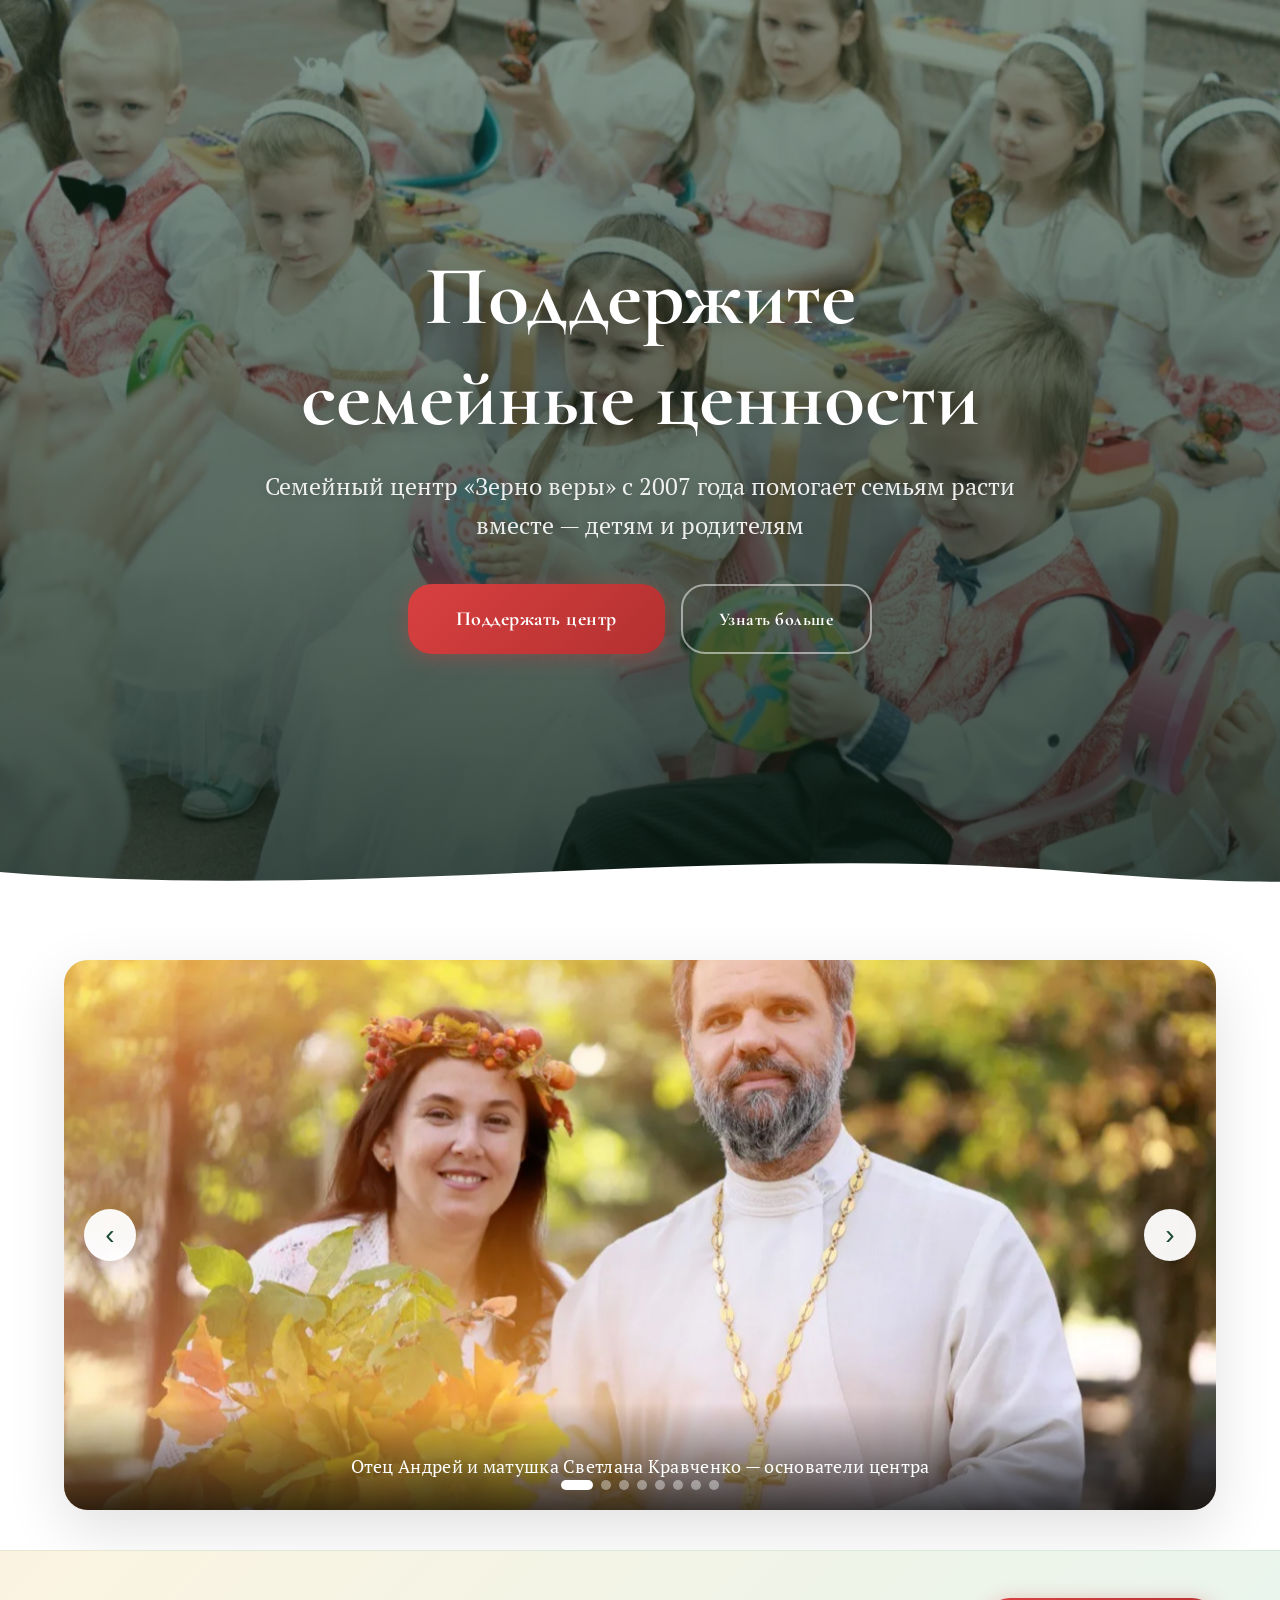
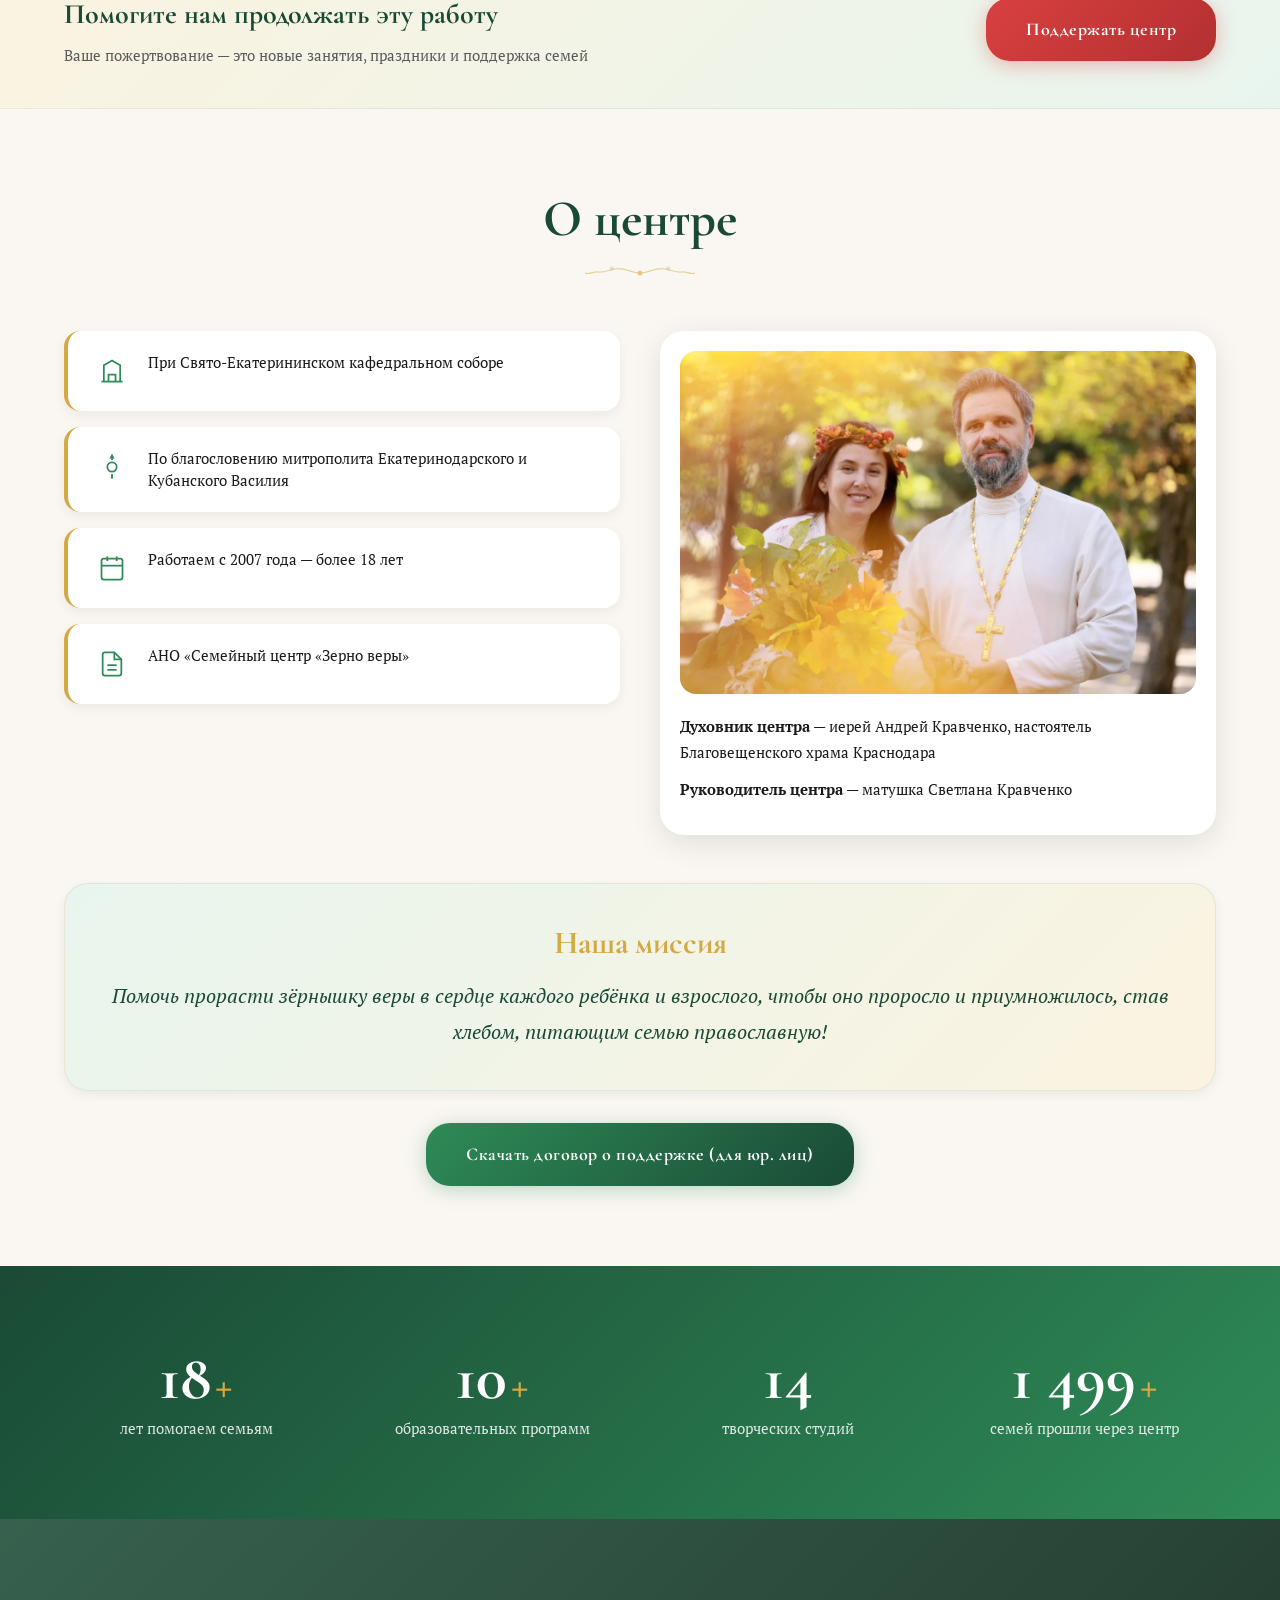
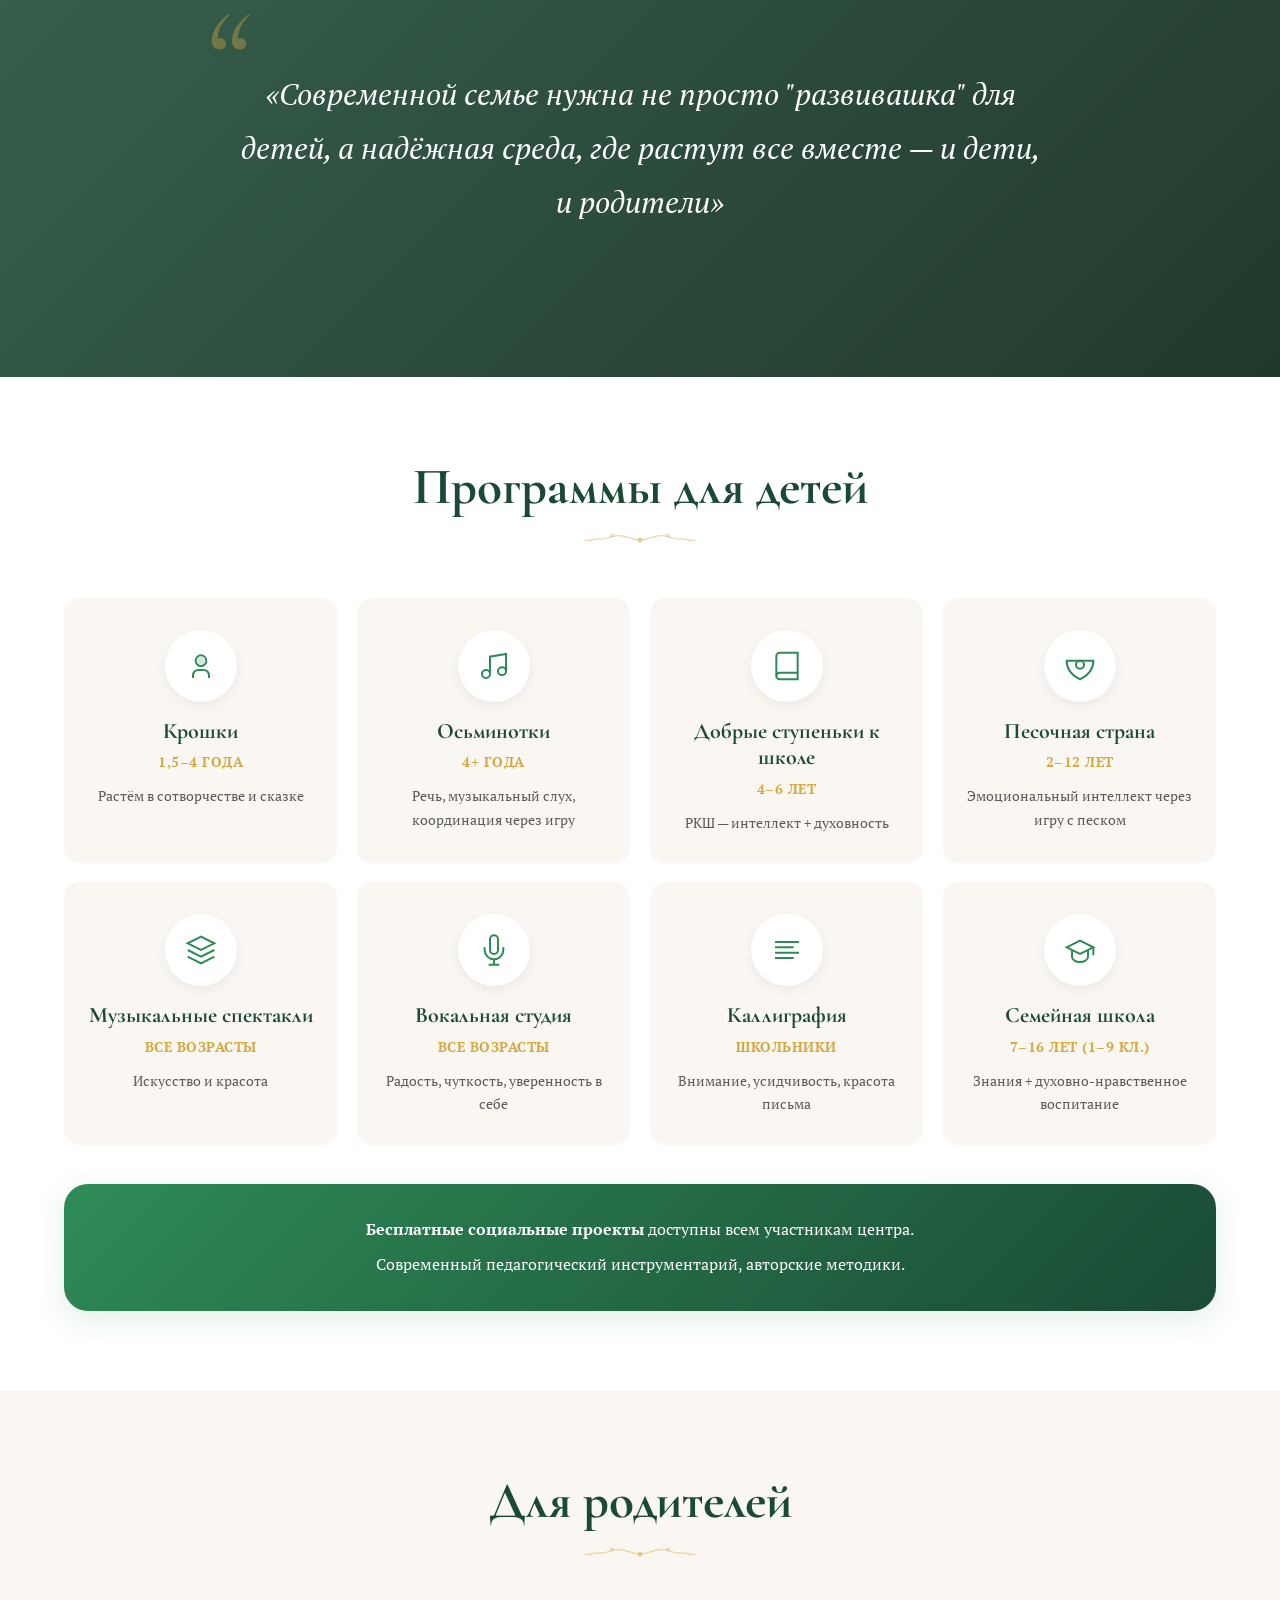
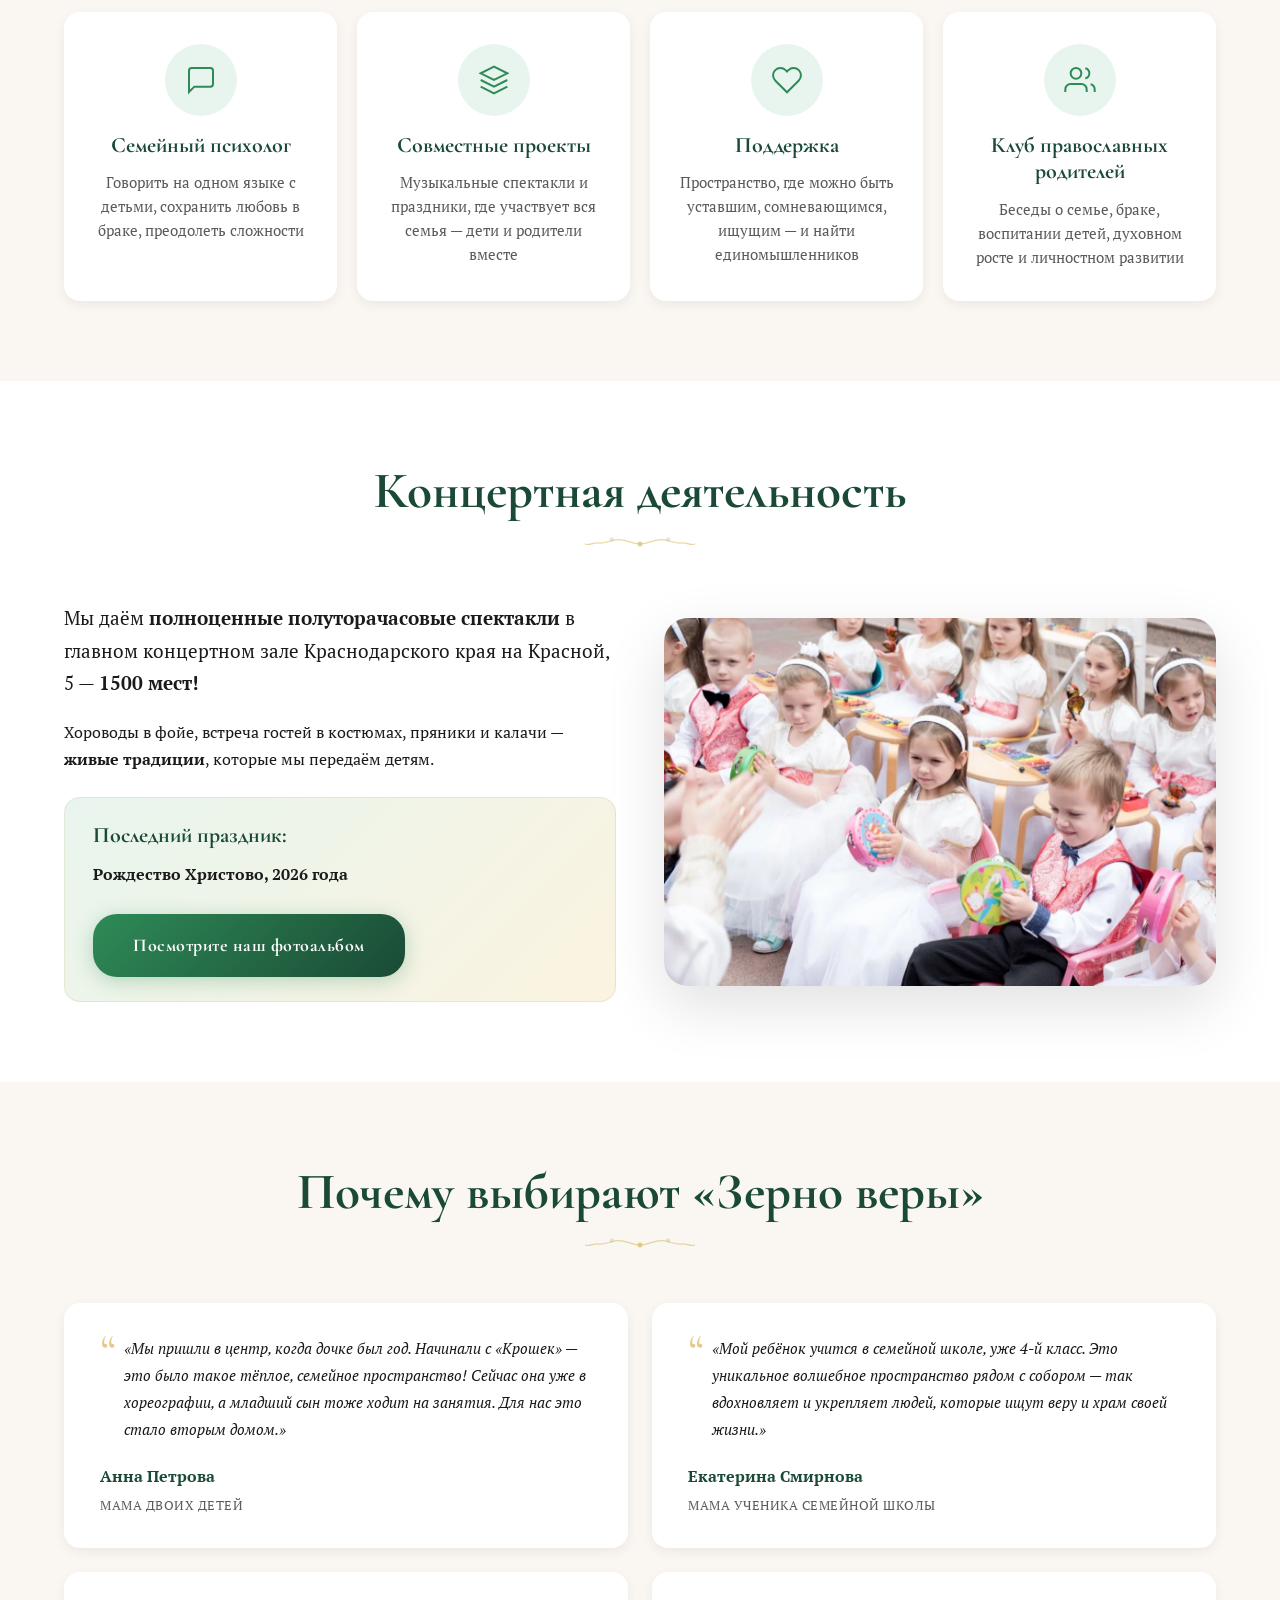
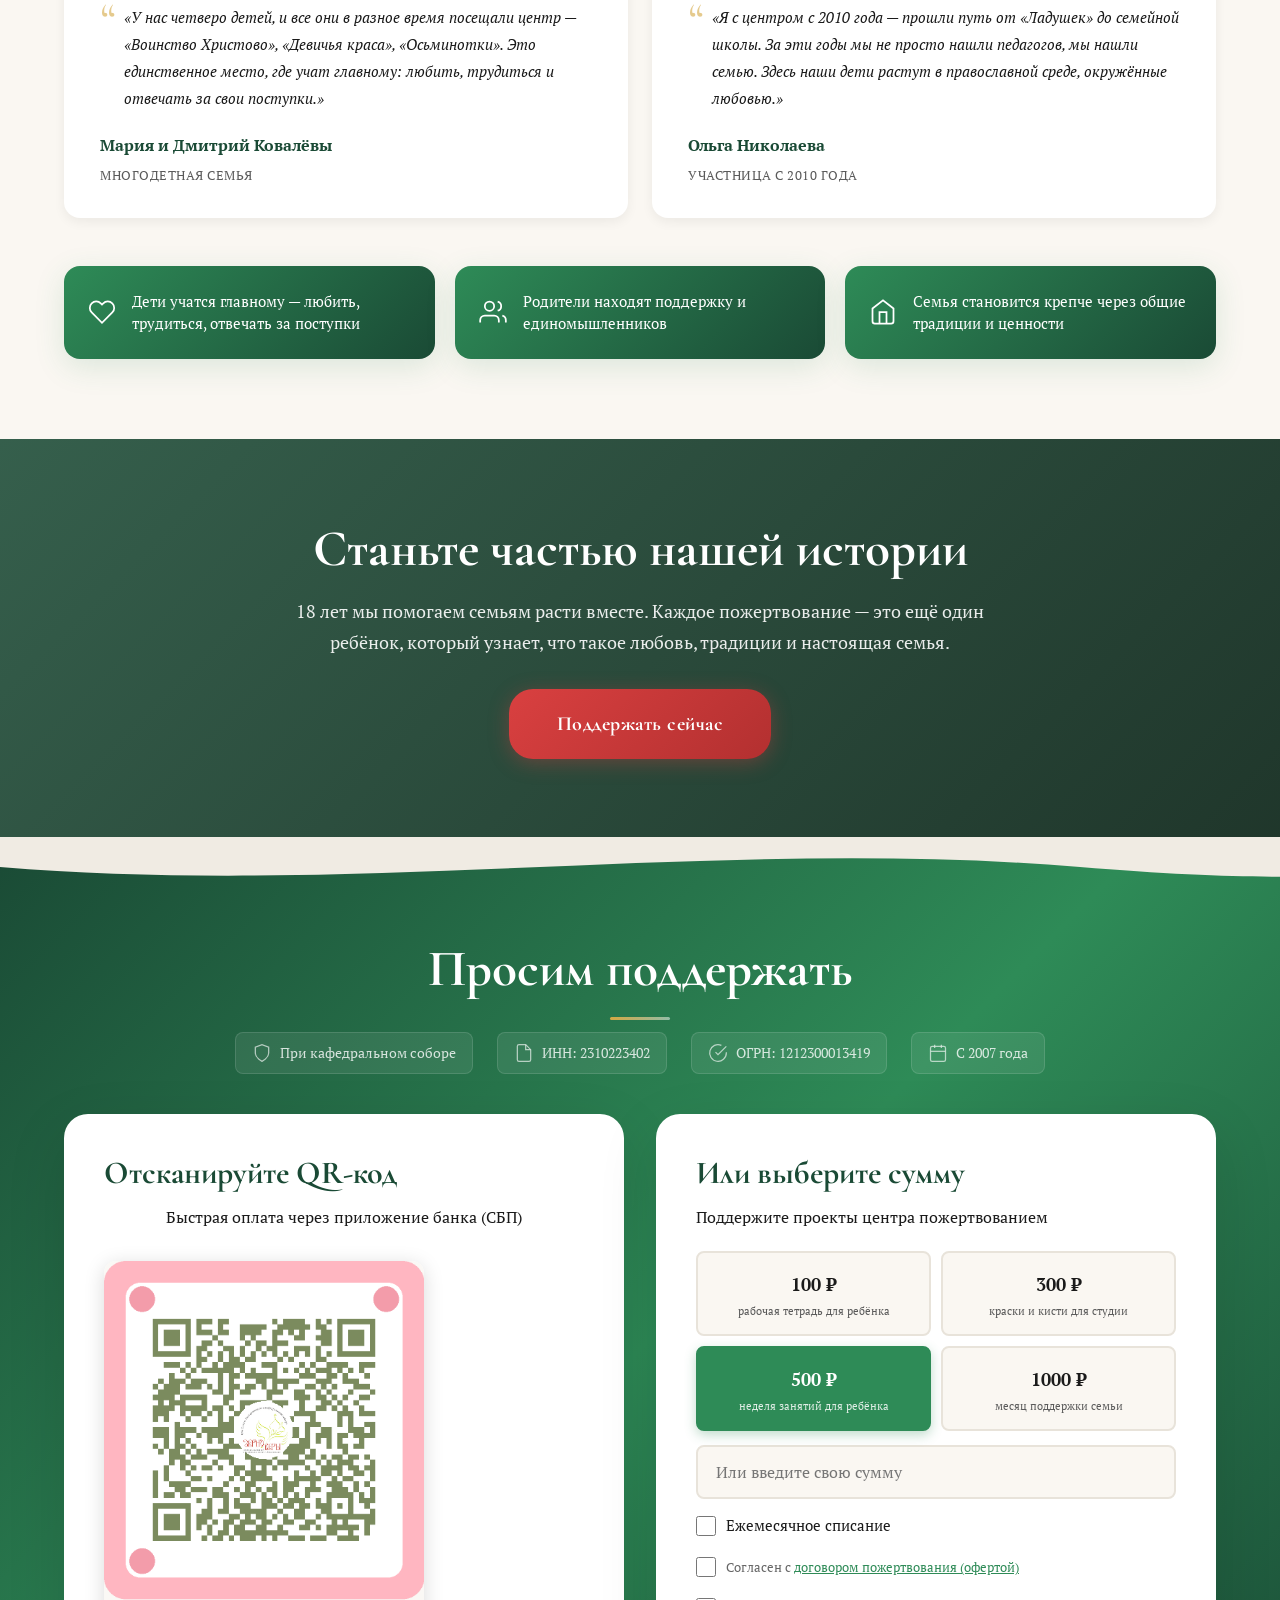
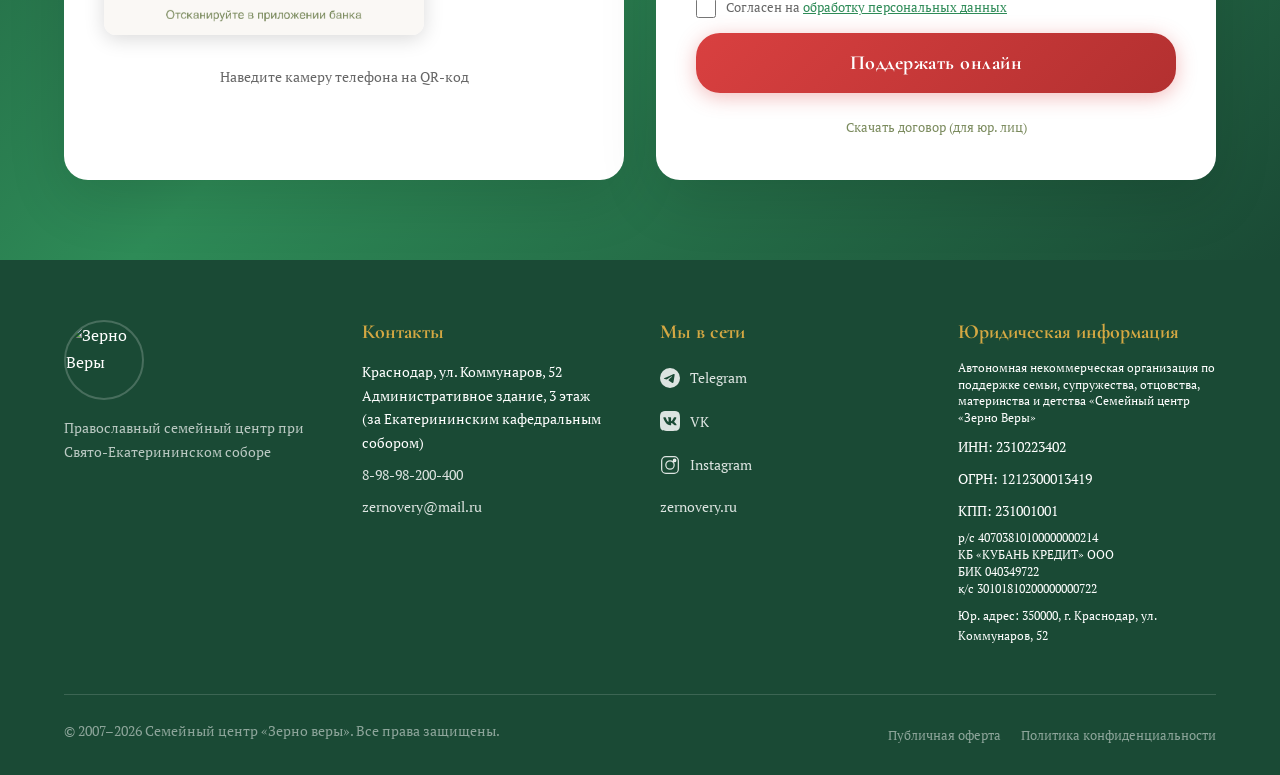
==== commit cf72510c: "Юридические требования: чекбоксы согласия, реквизиты, исправление наименования, убран логотип из her" ====
--- a/index.html
+++ b/index.html
@@ -3,22 +3,50 @@
 <head>
     <meta charset="UTF-8">
     <meta name="viewport" content="width=device-width, initial-scale=1.0">
-    <meta name="description" content="Семейный центр «Зерно Веры» при Свято-Екатерининском соборе. Православное воспитание детей, программы для семей, духовно-нравственное развитие.">
+    <meta name="description" content="Семейный центр «Зерно Веры» при Свято-Екатерининском соборе. Православное воспитание детей, программы для семей, духовно-нравственное развитие. Поддержите центр пожертвованием.">
     <title>Зерно Веры — Православный семейный центр в Краснодаре</title>
+    <link rel="icon" type="image/png" href="images/favicon.png">
     <link rel="stylesheet" href="styles.css">
     <link rel="preconnect" href="https://fonts.googleapis.com">
     <link rel="preconnect" href="https://fonts.gstatic.com" crossorigin>
-    <link href="https://fonts.googleapis.com/css2?family=Cormorant+Garamond:wght@400;700&family=PT+Serif:ital,wght@0,400;0,700;1,400&display=swap" rel="stylesheet">
+    <link href="https://fonts.googleapis.com/css2?family=Cormorant+Garamond:wght@400;600;700&family=PT+Serif:ital,wght@0,400;0,700;1,400&display=swap" rel="stylesheet">
+    <!-- Open Graph -->
+    <meta property="og:title" content="Зерно Веры — Православный семейный центр">
+    <meta property="og:description" content="18+ лет помогаем семьям расти вместе — детям и родителям. Поддержите наш центр.">
+    <meta property="og:image" content="images/social-card.png">
+    <meta property="og:type" content="website">
 </head>
 <body>
+    <!-- Sticky Header -->
+    <header id="site-header" class="site-header">
+        <div class="container header-inner">
+            <a href="#hero" class="header-logo-link">
+                <img src="logo.min.png" alt="Зерно Веры" class="header-logo">
+                <span class="header-brand">Зерно Веры</span>
+            </a>
+            <nav class="header-nav" id="navMenu">
+                <a href="#about">О центре</a>
+                <a href="#programs">Программы</a>
+                <a href="#testimonials">Отзывы</a>
+                <a href="#footer">Контакты</a>
+            </nav>
+            <a href="#cta" class="btn btn-primary btn-header-donate">Поддержать</a>
+            <button class="burger" id="navToggle" aria-label="Меню">
+                <span></span><span></span><span></span>
+            </button>
+        </div>
+    </header>
+
     <!-- 1. Hero Section -->
     <section id="hero" class="hero">
         <div class="hero-background"></div>
         <div class="container hero-content">
-            <img src="optimized/logo-ru.jpg" alt="Зерно Веры" class="hero-logo">
             <h1 class="hero-title">Поддержите семейные ценности</h1>
             <p class="hero-subtitle">Семейный центр «Зерно веры» с 2007 года помогает семьям расти вместе — детям и родителям</p>
-            <a href="#cta" class="btn btn-primary">Поддержать центр</a>
+            <div class="hero-buttons">
+                <a href="#cta" class="btn btn-primary btn-lg">Поддержать центр</a>
+                <a href="#about" class="btn btn-ghost">Узнать больше</a>
+            </div>
         </div>
     </section>
 
@@ -60,34 +88,58 @@
                         <p class="carousel-caption">Внимание и усидчивость</p>
                     </div>
                 </div>
-                <button class="carousel-btn carousel-btn-prev" aria-label="Предыдущее фото">‹</button>
-                <button class="carousel-btn carousel-btn-next" aria-label="Следующее фото">›</button>
+                <button class="carousel-btn carousel-btn-prev" aria-label="Предыдущее фото">&#8249;</button>
+                <button class="carousel-btn carousel-btn-next" aria-label="Следующее фото">&#8250;</button>
                 <div class="carousel-dots"></div>
             </div>
         </div>
     </section>
 
+    <!-- 2.5 Mini-CTA после карусели (2-я точка пожертвования) -->
+    <section class="mini-cta">
+        <div class="container">
+            <div class="mini-cta-inner">
+                <div class="mini-cta-text">
+                    <p class="mini-cta-heading">Помогите нам продолжать эту работу</p>
+                    <p class="mini-cta-sub">Ваше пожертвование — это новые занятия, праздники и поддержка семей</p>
+                </div>
+                <a href="#cta" class="btn btn-primary">Поддержать центр</a>
+            </div>
+        </div>
+    </section>
+
     <!-- 3. About Section -->
-    <section id="about" class="about">
-        <div class="container">
-            <h2 class="section-title">О центре</h2>
+    <section id="about" class="about animate-section">
+        <div class="container">
+            <div class="section-header">
+                <h2 class="section-title">О центре</h2>
+                <img src="images/ornament-title.svg" alt="" class="ornament-title" aria-hidden="true">
+            </div>
 
             <div class="about-grid">
                 <div class="about-status">
                     <div class="status-item">
-                        <span class="status-icon">🏛️</span>
+                        <span class="status-icon">
+                            <svg width="28" height="28" viewBox="0 0 24 24" fill="none" stroke="currentColor" stroke-width="1.5"><path d="M3 21h18M5 21V7l7-4 7 4v14M9 21v-6h6v6"/></svg>
+                        </span>
                         <p>При Свято-Екатерининском кафедральном соборе</p>
                     </div>
                     <div class="status-item">
-                        <span class="status-icon">✝️</span>
+                        <span class="status-icon">
+                            <svg width="28" height="28" viewBox="0 0 24 24" fill="none" stroke="currentColor" stroke-width="1.5"><path d="M12 2v4M12 18v4M12 8a4 4 0 100 8 4 4 0 000-8z"/><path d="M12 2l1 2h-2l1-2z" fill="currentColor"/></svg>
+                        </span>
                         <p>По благословению митрополита Екатеринодарского и Кубанского Василия</p>
                     </div>
                     <div class="status-item">
-                        <span class="status-icon">📅</span>
+                        <span class="status-icon">
+                            <svg width="28" height="28" viewBox="0 0 24 24" fill="none" stroke="currentColor" stroke-width="1.5"><rect x="3" y="4" width="18" height="18" rx="2"/><line x1="16" y1="2" x2="16" y2="6"/><line x1="8" y1="2" x2="8" y2="6"/><line x1="3" y1="10" x2="21" y2="10"/></svg>
+                        </span>
                         <p>Работаем с 2007 года — более 18 лет</p>
                     </div>
                     <div class="status-item">
-                        <span class="status-icon">📋</span>
+                        <span class="status-icon">
+                            <svg width="28" height="28" viewBox="0 0 24 24" fill="none" stroke="currentColor" stroke-width="1.5"><path d="M14 2H6a2 2 0 00-2 2v16a2 2 0 002 2h12a2 2 0 002-2V8z"/><polyline points="14,2 14,8 20,8"/><line x1="16" y1="13" x2="8" y2="13"/><line x1="16" y1="17" x2="8" y2="17"/></svg>
+                        </span>
                         <p>АНО «Семейный центр «Зерно веры»</p>
                     </div>
                 </div>
@@ -112,6 +164,34 @@
         </div>
     </section>
 
+    <!-- Impact Counters -->
+    <section class="impact">
+        <div class="container">
+            <div class="impact-grid">
+                <div class="impact-item">
+                    <span class="impact-number" data-target="18">0</span>
+                    <span class="impact-suffix">+</span>
+                    <p class="impact-label">лет помогаем семьям</p>
+                </div>
+                <div class="impact-item">
+                    <span class="impact-number" data-target="10">0</span>
+                    <span class="impact-suffix">+</span>
+                    <p class="impact-label">образовательных программ</p>
+                </div>
+                <div class="impact-item">
+                    <span class="impact-number" data-target="14">0</span>
+                    <span class="impact-suffix"></span>
+                    <p class="impact-label">творческих студий</p>
+                </div>
+                <div class="impact-item">
+                    <span class="impact-number" data-target="1500">0</span>
+                    <span class="impact-suffix">+</span>
+                    <p class="impact-label">семей прошли через центр</p>
+                </div>
+            </div>
+        </div>
+    </section>
+
     <!-- 4. Quote Section -->
     <section id="quote" class="quote">
         <div class="container">
@@ -122,62 +202,81 @@
     </section>
 
     <!-- 5. Programs Section -->
-    <section id="programs" class="programs">
-        <div class="container">
-            <h2 class="section-title">Программы для детей</h2>
+    <section id="programs" class="programs animate-section">
+        <div class="container">
+            <div class="section-header">
+                <h2 class="section-title">Программы для детей</h2>
+                <img src="images/ornament-title.svg" alt="" class="ornament-title" aria-hidden="true">
+            </div>
 
             <div class="programs-grid">
                 <div class="program-card">
-                    <span class="program-icon">👶</span>
+                    <span class="program-icon">
+                        <svg width="32" height="32" viewBox="0 0 24 24" fill="none" stroke="currentColor" stroke-width="1.5"><circle cx="12" cy="8" r="4"/><path d="M6 21v-2a4 4 0 014-4h4a4 4 0 014 4v2"/><circle cx="12" cy="8" r="2" fill="currentColor" opacity="0.2"/></svg>
+                    </span>
                     <h3>Крошки</h3>
                     <p class="program-age">1,5–4 года</p>
                     <p>Растём в сотворчестве и сказке</p>
                 </div>
 
                 <div class="program-card">
-                    <span class="program-icon">🎵</span>
+                    <span class="program-icon">
+                        <svg width="32" height="32" viewBox="0 0 24 24" fill="none" stroke="currentColor" stroke-width="1.5"><path d="M9 18V5l12-2v13"/><circle cx="6" cy="18" r="3"/><circle cx="18" cy="16" r="3"/></svg>
+                    </span>
                     <h3>Осьминотки</h3>
                     <p class="program-age">4+ года</p>
                     <p>Речь, музыкальный слух, координация через игру</p>
                 </div>
 
                 <div class="program-card">
-                    <span class="program-icon">📚</span>
+                    <span class="program-icon">
+                        <svg width="32" height="32" viewBox="0 0 24 24" fill="none" stroke="currentColor" stroke-width="1.5"><path d="M4 19.5A2.5 2.5 0 016.5 17H20"/><path d="M6.5 2H20v20H6.5A2.5 2.5 0 014 19.5v-15A2.5 2.5 0 016.5 2z"/></svg>
+                    </span>
                     <h3>Добрые ступеньки к школе</h3>
                     <p class="program-age">4–6 лет</p>
                     <p>РКШ — интеллект + духовность</p>
                 </div>
 
                 <div class="program-card">
-                    <span class="program-icon">🏖️</span>
+                    <span class="program-icon">
+                        <svg width="32" height="32" viewBox="0 0 24 24" fill="none" stroke="currentColor" stroke-width="1.5"><path d="M12 22c6-3 10-8 10-14H2c0 6 4 11 10 14z"/><circle cx="12" cy="11" r="3"/></svg>
+                    </span>
                     <h3>Песочная страна</h3>
                     <p class="program-age">2–12 лет</p>
                     <p>Эмоциональный интеллект через игру с песком</p>
                 </div>
 
                 <div class="program-card">
-                    <span class="program-icon">🎭</span>
+                    <span class="program-icon">
+                        <svg width="32" height="32" viewBox="0 0 24 24" fill="none" stroke="currentColor" stroke-width="1.5"><path d="M12 2L2 7l10 5 10-5-10-5zM2 17l10 5 10-5M2 12l10 5 10-5"/></svg>
+                    </span>
                     <h3>Музыкальные спектакли</h3>
                     <p class="program-age">Все возрасты</p>
                     <p>Искусство и красота</p>
                 </div>
 
                 <div class="program-card">
-                    <span class="program-icon">🎤</span>
+                    <span class="program-icon">
+                        <svg width="32" height="32" viewBox="0 0 24 24" fill="none" stroke="currentColor" stroke-width="1.5"><path d="M12 1a3 3 0 00-3 3v8a3 3 0 006 0V4a3 3 0 00-3-3z"/><path d="M19 10v2a7 7 0 01-14 0v-2"/><line x1="12" y1="19" x2="12" y2="23"/><line x1="8" y1="23" x2="16" y2="23"/></svg>
+                    </span>
                     <h3>Вокальная студия</h3>
                     <p class="program-age">Все возрасты</p>
                     <p>Радость, чуткость, уверенность в себе</p>
                 </div>
 
                 <div class="program-card">
-                    <span class="program-icon">✍️</span>
+                    <span class="program-icon">
+                        <svg width="32" height="32" viewBox="0 0 24 24" fill="none" stroke="currentColor" stroke-width="1.5"><line x1="17" y1="10" x2="3" y2="10"/><line x1="21" y1="6" x2="3" y2="6"/><line x1="21" y1="14" x2="3" y2="14"/><line x1="17" y1="18" x2="3" y2="18"/></svg>
+                    </span>
                     <h3>Каллиграфия</h3>
                     <p class="program-age">Школьники</p>
                     <p>Внимание, усидчивость, красота письма</p>
                 </div>
 
                 <div class="program-card">
-                    <span class="program-icon">🎓</span>
+                    <span class="program-icon">
+                        <svg width="32" height="32" viewBox="0 0 24 24" fill="none" stroke="currentColor" stroke-width="1.5"><path d="M22 10v6M2 10l10-5 10 5-10 5z"/><path d="M6 12v5c0 2.5 3 4 6 4s6-1.5 6-4v-5"/></svg>
+                    </span>
                     <h3>Семейная школа</h3>
                     <p class="program-age">7–16 лет (1–9 кл.)</p>
                     <p>Знания + духовно-нравственное воспитание</p>
@@ -192,31 +291,42 @@
     </section>
 
     <!-- 6. For Parents Section -->
-    <section id="for-parents" class="for-parents">
-        <div class="container">
-            <h2 class="section-title">Для родителей</h2>
+    <section id="for-parents" class="for-parents animate-section">
+        <div class="container">
+            <div class="section-header">
+                <h2 class="section-title">Для родителей</h2>
+                <img src="images/ornament-title.svg" alt="" class="ornament-title" aria-hidden="true">
+            </div>
 
             <div class="parents-grid">
                 <div class="parent-card">
-                    <span class="parent-icon">💬</span>
+                    <span class="parent-icon">
+                        <svg width="32" height="32" viewBox="0 0 24 24" fill="none" stroke="currentColor" stroke-width="1.5"><path d="M21 15a2 2 0 01-2 2H7l-4 4V5a2 2 0 012-2h14a2 2 0 012 2z"/></svg>
+                    </span>
                     <h3>Семейный психолог</h3>
                     <p>Говорить на одном языке с детьми, сохранить любовь в браке, преодолеть сложности</p>
                 </div>
 
                 <div class="parent-card">
-                    <span class="parent-icon">🎭</span>
+                    <span class="parent-icon">
+                        <svg width="32" height="32" viewBox="0 0 24 24" fill="none" stroke="currentColor" stroke-width="1.5"><path d="M12 2L2 7l10 5 10-5-10-5zM2 17l10 5 10-5M2 12l10 5 10-5"/></svg>
+                    </span>
                     <h3>Совместные проекты</h3>
                     <p>Музыкальные спектакли и праздники, где участвует вся семья — дети и родители вместе</p>
                 </div>
 
                 <div class="parent-card">
-                    <span class="parent-icon">🤝</span>
+                    <span class="parent-icon">
+                        <svg width="32" height="32" viewBox="0 0 24 24" fill="none" stroke="currentColor" stroke-width="1.5"><path d="M20.84 4.61a5.5 5.5 0 00-7.78 0L12 5.67l-1.06-1.06a5.5 5.5 0 00-7.78 7.78l1.06 1.06L12 21.23l7.78-7.78 1.06-1.06a5.5 5.5 0 000-7.78z"/></svg>
+                    </span>
                     <h3>Поддержка</h3>
                     <p>Пространство, где можно быть уставшим, сомневающимся, ищущим — и найти единомышленников</p>
                 </div>
 
                 <div class="parent-card">
-                    <span class="parent-icon">👥</span>
+                    <span class="parent-icon">
+                        <svg width="32" height="32" viewBox="0 0 24 24" fill="none" stroke="currentColor" stroke-width="1.5"><path d="M17 21v-2a4 4 0 00-4-4H5a4 4 0 00-4 4v2"/><circle cx="9" cy="7" r="4"/><path d="M23 21v-2a4 4 0 00-3-3.87"/><path d="M16 3.13a4 4 0 010 7.75"/></svg>
+                    </span>
                     <h3>Клуб православных родителей</h3>
                     <p>Беседы о семье, браке, воспитании детей, духовном росте и личностном развитии</p>
                 </div>
@@ -225,9 +335,12 @@
     </section>
 
     <!-- 7. Concerts Section -->
-    <section id="concerts" class="concerts">
-        <div class="container">
-            <h2 class="section-title">Концертная деятельность</h2>
+    <section id="concerts" class="concerts animate-section">
+        <div class="container">
+            <div class="section-header">
+                <h2 class="section-title">Концертная деятельность</h2>
+                <img src="images/ornament-title.svg" alt="" class="ornament-title" aria-hidden="true">
+            </div>
 
             <div class="concerts-content">
                 <div class="concerts-text">
@@ -250,9 +363,12 @@
     </section>
 
     <!-- 8. Testimonials Section -->
-    <section id="testimonials" class="testimonials">
-        <div class="container">
-            <h2 class="section-title">Почему выбирают «Зерно веры»</h2>
+    <section id="testimonials" class="testimonials animate-section">
+        <div class="container">
+            <div class="section-header">
+                <h2 class="section-title">Почему выбирают «Зерно веры»</h2>
+                <img src="images/ornament-title.svg" alt="" class="ornament-title" aria-hidden="true">
+            </div>
 
             <div class="testimonials-grid">
                 <div class="testimonial-card">
@@ -298,17 +414,34 @@
 
             <div class="testimonials-benefits">
                 <div class="benefit-item">
-                    <span class="benefit-icon">❤️</span>
+                    <span class="benefit-icon">
+                        <svg width="28" height="28" viewBox="0 0 24 24" fill="none" stroke="currentColor" stroke-width="1.5"><path d="M20.84 4.61a5.5 5.5 0 00-7.78 0L12 5.67l-1.06-1.06a5.5 5.5 0 00-7.78 7.78l1.06 1.06L12 21.23l7.78-7.78 1.06-1.06a5.5 5.5 0 000-7.78z"/></svg>
+                    </span>
                     <p>Дети учатся главному — любить, трудиться, отвечать за поступки</p>
                 </div>
                 <div class="benefit-item">
-                    <span class="benefit-icon">🤝</span>
+                    <span class="benefit-icon">
+                        <svg width="28" height="28" viewBox="0 0 24 24" fill="none" stroke="currentColor" stroke-width="1.5"><path d="M17 21v-2a4 4 0 00-4-4H5a4 4 0 00-4 4v2"/><circle cx="9" cy="7" r="4"/><path d="M23 21v-2a4 4 0 00-3-3.87"/><path d="M16 3.13a4 4 0 010 7.75"/></svg>
+                    </span>
                     <p>Родители находят поддержку и единомышленников</p>
                 </div>
                 <div class="benefit-item">
-                    <span class="benefit-icon">🏡</span>
+                    <span class="benefit-icon">
+                        <svg width="28" height="28" viewBox="0 0 24 24" fill="none" stroke="currentColor" stroke-width="1.5"><path d="M3 9l9-7 9 7v11a2 2 0 01-2 2H5a2 2 0 01-2-2z"/><polyline points="9,22 9,12 15,12 15,22"/></svg>
+                    </span>
                     <p>Семья становится крепче через общие традиции и ценности</p>
                 </div>
+            </div>
+        </div>
+    </section>
+
+    <!-- 8.5 CTA-баннер после отзывов (3-я точка пожертвования) -->
+    <section class="cta-banner">
+        <div class="container">
+            <div class="cta-banner-inner">
+                <h2>Станьте частью нашей истории</h2>
+                <p>18 лет мы помогаем семьям расти вместе. Каждое пожертвование — это ещё один ребёнок, который узнает, что такое любовь, традиции и настоящая семья.</p>
+                <a href="#cta" class="btn btn-primary btn-lg">Поддержать сейчас</a>
             </div>
         </div>
     </section>
@@ -317,6 +450,26 @@
     <section id="cta" class="cta">
         <div class="container">
             <h2 class="section-title">Просим поддержать</h2>
+
+            <!-- Блок доверия -->
+            <div class="trust-badges">
+                <div class="trust-item">
+                    <svg width="20" height="20" viewBox="0 0 24 24" fill="none" stroke="currentColor" stroke-width="1.5"><path d="M12 22s8-4 8-10V5l-8-3-8 3v7c0 6 8 10 8 10z"/></svg>
+                    <span>При кафедральном соборе</span>
+                </div>
+                <div class="trust-item">
+                    <svg width="20" height="20" viewBox="0 0 24 24" fill="none" stroke="currentColor" stroke-width="1.5"><path d="M14 2H6a2 2 0 00-2 2v16a2 2 0 002 2h12a2 2 0 002-2V8z"/><polyline points="14,2 14,8 20,8"/></svg>
+                    <span>ИНН: 2310223402</span>
+                </div>
+                <div class="trust-item">
+                    <svg width="20" height="20" viewBox="0 0 24 24" fill="none" stroke="currentColor" stroke-width="1.5"><path d="M22 11.08V12a10 10 0 11-5.93-9.14"/><polyline points="22,4 12,14.01 9,11.01"/></svg>
+                    <span>ОГРН: 1212300013419</span>
+                </div>
+                <div class="trust-item">
+                    <svg width="20" height="20" viewBox="0 0 24 24" fill="none" stroke="currentColor" stroke-width="1.5"><rect x="3" y="4" width="18" height="18" rx="2"/><line x1="16" y1="2" x2="16" y2="6"/><line x1="8" y1="2" x2="8" y2="6"/><line x1="3" y1="10" x2="21" y2="10"/></svg>
+                    <span>С 2007 года</span>
+                </div>
+            </div>
 
             <div class="cta-grid">
                 <div class="cta-card">
@@ -330,24 +483,36 @@
 
                 <div class="cta-card">
                     <h3>Или выберите сумму</h3>
-                    <p>Поддержите проекты центра ежемесячным пожертвованием</p>
+                    <p>Поддержите проекты центра пожертвованием</p>
                     <form class="cta-form donation-form">
                         <div class="donation-amounts">
                             <label class="amount-btn">
                                 <input type="radio" name="amount" value="100">
-                                <span>100 ₽</span>
+                                <span>
+                                    <strong>100 &#8381;</strong>
+                                    <small>рабочая тетрадь для ребёнка</small>
+                                </span>
                             </label>
                             <label class="amount-btn">
                                 <input type="radio" name="amount" value="300">
-                                <span>300 ₽</span>
+                                <span>
+                                    <strong>300 &#8381;</strong>
+                                    <small>краски и кисти для студии</small>
+                                </span>
                             </label>
                             <label class="amount-btn">
                                 <input type="radio" name="amount" value="500" checked>
-                                <span>500 ₽</span>
+                                <span>
+                                    <strong>500 &#8381;</strong>
+                                    <small>неделя занятий для ребёнка</small>
+                                </span>
                             </label>
                             <label class="amount-btn">
                                 <input type="radio" name="amount" value="1000">
-                                <span>1000 ₽</span>
+                                <span>
+                                    <strong>1000 &#8381;</strong>
+                                    <small>месяц поддержки семьи</small>
+                                </span>
                             </label>
                         </div>
                         <input type="number" name="custom-amount" placeholder="Или введите свою сумму" min="1">
@@ -355,10 +520,19 @@
                             <input type="checkbox" name="recurring">
                             <span>Ежемесячное списание</span>
                         </label>
-                        <button type="submit" class="btn btn-primary">Поддержать онлайн</button>
+                        <label class="checkbox-label checkbox-legal">
+                            <input type="checkbox" name="agree-oferta" required>
+                            <span>Согласен с <a href="oferta.html" target="_blank">договором пожертвования (офертой)</a></span>
+                        </label>
+                        <label class="checkbox-label checkbox-legal">
+                            <input type="checkbox" name="agree-privacy" required>
+                            <span>Согласен на <a href="privacy.html" target="_blank">обработку персональных данных</a></span>
+                        </label>
+                        <p class="form-error" id="donationError" style="display: none; color: #c0392b; font-size: 13px; margin: 0;">Необходимо принять условия оферты и дать согласие на обработку персональных данных</p>
+                        <button type="submit" class="btn btn-primary btn-lg">Поддержать онлайн</button>
                     </form>
                     <div style="text-align: center; margin-top: 20px;">
-                        <a href="Договор_пожертвования_на_Зерно_Веры.docx" download style="font-size: 13px; color: #7B8B5E;">📄 Скачать договор (для юр. лиц)</a>
+                        <a href="Договор_пожертвования_на_Зерно_Веры.docx" download style="font-size: 13px; color: #7B8B5E;">Скачать договор (для юр. лиц)</a>
                     </div>
                 </div>
             </div>
@@ -370,40 +544,66 @@
         <div class="container">
             <div class="footer-grid">
                 <div class="footer-section">
-                    <img src="optimized/logo-ru.jpg" alt="Зерно Веры" class="footer-logo">
+                    <img src="logo.min.png" alt="Зерно Веры" class="footer-logo">
                     <p class="footer-tagline">Православный семейный центр при Свято-Екатерининском соборе</p>
                 </div>
 
                 <div class="footer-section">
                     <h4>Контакты</h4>
-                    <p>📍 Краснодар, ул. Коммунаров, 52<br>
+                    <p>Краснодар, ул. Коммунаров, 52<br>
                     Административное здание, 3 этаж<br>
                     (за Екатерининским кафедральным собором)</p>
-                    <p>📞 <a href="tel:+79898200400">8-98-98-200-400</a></p>
+                    <p><a href="tel:+79898200400">8-98-98-200-400</a></p>
+                    <p><a href="mailto:zernovery@mail.ru">zernovery@mail.ru</a></p>
                 </div>
 
                 <div class="footer-section">
                     <h4>Мы в сети</h4>
-                    <p>📱 <a href="https://t.me/zerno_very" target="_blank">Telegram</a></p>
-                    <p>💬 <a href="https://vk.com/zerno_very" target="_blank">VK</a></p>
-                    <p>📷 <a href="https://instagram.com/zernovery" target="_blank">Instagram</a></p>
-                    <p>🌐 <a href="https://zernovery.ru" target="_blank">zernovery.ru</a></p>
+                    <div class="social-links">
+                        <a href="https://t.me/zerno_very" target="_blank" class="social-link" aria-label="Telegram">
+                            <svg width="20" height="20" viewBox="0 0 24 24" fill="currentColor"><path d="M11.944 0A12 12 0 0 0 0 12a12 12 0 0 0 12 12 12 12 0 0 0 12-12A12 12 0 0 0 12 0a12 12 0 0 0-.056 0zm4.962 7.224c.1-.002.321.023.465.14a.506.506 0 0 1 .171.325c.016.093.036.306.02.472-.18 1.898-.962 6.502-1.36 8.627-.168.9-.499 1.201-.82 1.23-.696.065-1.225-.46-1.9-.902-1.056-.693-1.653-1.124-2.678-1.8-1.185-.78-.417-1.21.258-1.91.177-.184 3.247-2.977 3.307-3.23.007-.032.014-.15-.056-.212s-.174-.041-.249-.024c-.106.024-1.793 1.14-5.061 3.345-.48.33-.913.49-1.302.48-.428-.008-1.252-.241-1.865-.44-.752-.245-1.349-.374-1.297-.789.027-.216.325-.437.893-.663 3.498-1.524 5.83-2.529 6.998-3.014 3.332-1.386 4.025-1.627 4.476-1.635z"/></svg>
+                            Telegram
+                        </a>
+                        <a href="https://vk.com/zerno_very" target="_blank" class="social-link" aria-label="VK">
+                            <svg width="20" height="20" viewBox="0 0 24 24" fill="currentColor"><path d="M15.684 0H8.316C1.592 0 0 1.592 0 8.316v7.368C0 22.408 1.592 24 8.316 24h7.368C22.408 24 24 22.408 24 15.684V8.316C24 1.592 22.391 0 15.684 0zm3.692 17.123h-1.744c-.66 0-.864-.525-2.05-1.727-1.033-1-1.49-1.135-1.744-1.135-.356 0-.458.102-.458.593v1.575c0 .424-.135.678-1.253.678-1.846 0-3.896-1.118-5.335-3.202C4.624 10.857 4 8.57 4 8.097c0-.254.102-.491.593-.491h1.744c.44 0 .61.203.78.678.847 2.454 2.27 4.605 2.85 4.605.22 0 .322-.102.322-.66V9.721c-.068-1.186-.695-1.287-.695-1.71 0-.204.17-.407.44-.407h2.744c.373 0 .508.203.508.643v3.473c0 .372.17.508.271.508.22 0 .407-.136.813-.542 1.253-1.406 2.15-3.574 2.15-3.574.119-.254.322-.491.762-.491h1.744c.525 0 .644.27.525.643-.22 1.017-2.354 4.031-2.354 4.031-.186.305-.254.44 0 .78.186.254.796.779 1.203 1.253.745.847 1.32 1.558 1.473 2.05.17.49-.085.744-.576.744z"/></svg>
+                            VK
+                        </a>
+                        <a href="https://instagram.com/zernovery" target="_blank" class="social-link" aria-label="Instagram">
+                            <svg width="20" height="20" viewBox="0 0 24 24" fill="none" stroke="currentColor" stroke-width="1.5"><rect x="2" y="2" width="20" height="20" rx="5"/><circle cx="12" cy="12" r="5"/><circle cx="17.5" cy="6.5" r="1.5" fill="currentColor"/></svg>
+                            Instagram
+                        </a>
+                    </div>
+                    <p style="margin-top: 12px;"><a href="https://zernovery.ru" target="_blank">zernovery.ru</a></p>
                 </div>
 
                 <div class="footer-section">
                     <h4>Юридическая информация</h4>
-                    <p style="font-size: 12px; line-height: 1.4;">Автономная некоммерческая организация по поддержке семьи, отцовства, материнства, родительства и детства «Православный семейный центр «Зерно веры»</p>
+                    <p style="font-size: 12px; line-height: 1.4;">Автономная некоммерческая организация по поддержке семьи, супружества, отцовства, материнства и детства «Семейный центр «Зерно Веры»</p>
                     <p>ИНН: 2310223402</p>
                     <p>ОГРН: 1212300013419</p>
-                    <p><a href="РЕКВИЗИТЫ АНО Семейный центр ЗЕРНО ВЕРЫ.docx" download style="font-size: 13px;">📄 Скачать полные реквизиты</a></p>
+                    <p>КПП: 231001001</p>
+                    <p style="margin-top: 8px; font-size: 12px; line-height: 1.4;">р/с 40703810100000000214<br>
+                    КБ «КУБАНЬ КРЕДИТ» ООО<br>
+                    БИК 040349722<br>
+                    к/с 30101810200000000722</p>
+                    <p style="margin-top: 8px; font-size: 12px;">Юр. адрес: 350000, г. Краснодар, ул. Коммунаров, 52</p>
                 </div>
             </div>
 
             <div class="footer-bottom">
                 <p>&copy; 2007–2026 Семейный центр «Зерно веры». Все права защищены.</p>
+                <div class="footer-links">
+                    <a href="oferta.html">Публичная оферта</a>
+                    <a href="privacy.html">Политика конфиденциальности</a>
+                </div>
             </div>
         </div>
     </footer>
+
+    <!-- Sticky bottom bar (мобильные) -->
+    <div class="sticky-bottom-bar" id="stickyBottom">
+        <a href="#cta" class="btn btn-primary btn-sticky">Поддержать центр</a>
+    </div>
 
     <script src="script.js"></script>
 </body>
--- a/styles.css
+++ b/styles.css
@@ -1,6 +1,6 @@
 /* ============================================
    ЗЕРНО ВЕРЫ — Современный дизайн 2026
-   Яркий, живой, плавный
+   Яркий, живой, плавный, конверсионный
    ============================================ */
 
 /* CSS Variables */
@@ -40,6 +40,9 @@
     --ease: cubic-bezier(0.25, 0.46, 0.45, 0.94);
     --ease-out: cubic-bezier(0.16, 1, 0.3, 1);
     --duration: 0.5s;
+
+    /* Header */
+    --header-height: 72px;
 }
 
 /* ============================================
@@ -74,6 +77,16 @@
     100% {
         background-position: 200% center;
     }
+}
+
+@keyframes countUp {
+    from { opacity: 0; transform: translateY(20px); }
+    to { opacity: 1; transform: translateY(0); }
+}
+
+@keyframes slideInBottom {
+    from { transform: translateY(100%); opacity: 0; }
+    to { transform: translateY(0); opacity: 1; }
 }
 
 /* ============================================
@@ -91,6 +104,7 @@
 html {
     scroll-behavior: smooth;
     font-size: 16px;
+    scroll-padding-top: var(--header-height);
 }
 
 body {
@@ -178,6 +192,11 @@
     letter-spacing: 0.5px;
 }
 
+.btn-lg {
+    font-size: 20px;
+    padding: 18px 48px;
+}
+
 .btn-primary {
     background: linear-gradient(135deg, var(--c-red) 0%, var(--c-red-dark) 100%);
     color: var(--c-white);
@@ -202,13 +221,32 @@
     color: var(--c-white);
 }
 
-/* ============================================
-   SECTION TITLES
-   ============================================ */
+.btn-ghost {
+    background: transparent;
+    color: var(--c-white);
+    border: 2px solid rgba(255, 255, 255, 0.5);
+    padding: 14px 36px;
+}
+
+.btn-ghost:hover {
+    background: rgba(255, 255, 255, 0.1);
+    border-color: rgba(255, 255, 255, 0.8);
+    color: var(--c-white);
+    transform: translateY(-2px);
+}
+
+/* ============================================
+   SECTION HEADERS с орнаментом
+   ============================================ */
+
+.section-header {
+    text-align: center;
+    margin-bottom: 48px;
+}
 
 .section-title {
     text-align: center;
-    margin-bottom: 48px;
+    margin-bottom: 12px;
     position: relative;
 }
 
@@ -222,24 +260,164 @@
     border-radius: 2px;
 }
 
-/* ============================================
-   SCROLL ANIMATIONS (CSS)
-   ============================================ */
-
-.animate-on-scroll {
+/* Когда заголовок внутри section-header — убираем ::after, орнамент заменяет */
+.section-header .section-title::after {
+    display: none;
+}
+
+.ornament-title {
+    width: 120px;
+    height: auto;
+    margin: 8px auto 0;
+    display: block;
+    opacity: 0.7;
+}
+
+/* ============================================
+   SCROLL ANIMATIONS
+   ============================================ */
+
+.animate-section {
     opacity: 0;
     transform: translateY(30px);
-    transition: opacity 0.7s var(--ease-out), transform 0.7s var(--ease-out);
-}
-
-.animate-on-scroll.visible {
+    transition: opacity 0.8s var(--ease-out), transform 0.8s var(--ease-out);
+}
+
+.animate-section.visible {
     opacity: 1;
     transform: translateY(0);
 }
 
 /* ============================================
+   STICKY HEADER
+   ============================================ */
+
+.site-header {
+    position: fixed;
+    top: 0;
+    left: 0;
+    right: 0;
+    z-index: 1000;
+    background: rgba(255, 255, 255, 0.95);
+    backdrop-filter: blur(12px);
+    -webkit-backdrop-filter: blur(12px);
+    box-shadow: 0 2px 20px rgba(0, 0, 0, 0.08);
+    transition: all 0.4s var(--ease);
+    height: var(--header-height);
+    transform: translateY(-100%);
+    opacity: 0;
+}
+
+.site-header.visible {
+    transform: translateY(0);
+    opacity: 1;
+}
+
+.header-inner {
+    display: flex;
+    align-items: center;
+    justify-content: space-between;
+    height: 100%;
+    gap: 24px;
+}
+
+.header-logo-link {
+    display: flex;
+    align-items: center;
+    gap: 10px;
+    text-decoration: none;
+    flex-shrink: 0;
+}
+
+.header-logo {
+    width: 40px;
+    height: 40px;
+    border-radius: 50%;
+    object-fit: cover;
+}
+
+.header-brand {
+    font-family: var(--f-heading);
+    font-size: 20px;
+    font-weight: 700;
+    color: var(--c-green-dark);
+}
+
+.header-nav {
+    display: flex;
+    gap: 28px;
+    align-items: center;
+}
+
+.header-nav a {
+    font-family: var(--f-heading);
+    font-size: 16px;
+    font-weight: 600;
+    color: var(--c-text);
+    text-decoration: none;
+    position: relative;
+    padding: 4px 0;
+}
+
+.header-nav a::after {
+    content: '';
+    position: absolute;
+    bottom: 0;
+    left: 0;
+    width: 0;
+    height: 2px;
+    background: var(--c-green);
+    transition: width 0.3s var(--ease);
+}
+
+.header-nav a:hover::after {
+    width: 100%;
+}
+
+.header-nav a:hover {
+    color: var(--c-green);
+}
+
+.btn-header-donate {
+    padding: 10px 24px;
+    font-size: 15px;
+    flex-shrink: 0;
+}
+
+/* Burger menu */
+.burger {
+    display: none;
+    flex-direction: column;
+    gap: 5px;
+    background: none;
+    border: none;
+    cursor: pointer;
+    padding: 4px;
+    z-index: 1001;
+}
+
+.burger span {
+    width: 24px;
+    height: 2px;
+    background: var(--c-green-dark);
+    border-radius: 2px;
+    transition: all 0.3s var(--ease);
+}
+
+.burger.active span:nth-child(1) {
+    transform: rotate(45deg) translate(5px, 5px);
+}
+
+.burger.active span:nth-child(2) {
+    opacity: 0;
+}
+
+.burger.active span:nth-child(3) {
+    transform: rotate(-45deg) translate(5px, -5px);
+}
+
+/* ============================================
    1. HERO SECTION
-   Полноэкранное фото с оверлеем
    ============================================ */
 
 .hero {
@@ -286,6 +464,7 @@
     color: var(--c-white);
     margin-bottom: 20px;
     text-shadow: 0 2px 20px rgba(0, 0, 0, 0.3);
+    font-size: clamp(48px, 7vw, 84px);
 }
 
 .hero-subtitle {
@@ -296,10 +475,15 @@
     text-shadow: 0 1px 10px rgba(0, 0, 0, 0.2);
 }
 
+.hero-buttons {
+    display: flex;
+    gap: 16px;
+    justify-content: center;
+    flex-wrap: wrap;
+}
+
 .hero .btn-primary {
     animation: pulse 2.5s ease-in-out infinite;
-    font-size: 20px;
-    padding: 18px 48px;
 }
 
 /* Волна внизу hero */
@@ -321,7 +505,7 @@
 
 .carousel {
     background: var(--c-white);
-    padding: 60px 0 80px;
+    padding: 60px 0 40px;
 }
 
 .carousel-wrapper {
@@ -421,6 +605,43 @@
 }
 
 /* ============================================
+   2.5 MINI-CTA (после карусели)
+   ============================================ */
+
+.mini-cta {
+    background: linear-gradient(135deg, var(--c-gold-light) 0%, var(--c-green-light) 100%);
+    padding: 40px 0;
+    border-top: 1px solid rgba(46, 139, 87, 0.1);
+    border-bottom: 1px solid rgba(46, 139, 87, 0.1);
+}
+
+.mini-cta-inner {
+    display: flex;
+    align-items: center;
+    justify-content: space-between;
+    gap: 32px;
+}
+
+.mini-cta-heading {
+    font-family: var(--f-heading);
+    font-size: clamp(22px, 2.5vw, 28px);
+    font-weight: 700;
+    color: var(--c-green-dark);
+    margin-bottom: 4px;
+}
+
+.mini-cta-sub {
+    font-size: 15px;
+    color: var(--c-text-muted);
+    margin: 0;
+}
+
+.mini-cta .btn {
+    flex-shrink: 0;
+    white-space: nowrap;
+}
+
+/* ============================================
    3. ABOUT SECTION
    ============================================ */
 
@@ -460,9 +681,14 @@
 }
 
 .status-icon {
-    font-size: 28px;
     flex-shrink: 0;
-    line-height: 1.2;
+    line-height: 1;
+    color: var(--c-green);
+    display: flex;
+    align-items: center;
+    justify-content: center;
+    width: 40px;
+    height: 40px;
 }
 
 .status-item p {
@@ -522,8 +748,52 @@
 }
 
 /* ============================================
+   IMPACT COUNTERS
+   ============================================ */
+
+.impact {
+    background: linear-gradient(135deg, var(--c-green-dark) 0%, var(--c-green) 100%);
+    padding: 60px 0;
+    position: relative;
+}
+
+.impact-grid {
+    display: grid;
+    grid-template-columns: repeat(4, 1fr);
+    gap: 32px;
+    text-align: center;
+}
+
+.impact-item {
+    color: var(--c-white);
+    padding: 20px;
+}
+
+.impact-number {
+    font-family: var(--f-heading);
+    font-size: clamp(40px, 5vw, 64px);
+    font-weight: 700;
+    line-height: 1;
+    display: inline;
+}
+
+.impact-suffix {
+    font-family: var(--f-heading);
+    font-size: clamp(28px, 3.5vw, 44px);
+    font-weight: 700;
+    color: var(--c-gold);
+    line-height: 1;
+}
+
+.impact-label {
+    margin-top: 8px;
+    font-size: 15px;
+    color: rgba(255, 255, 255, 0.85);
+    line-height: 1.4;
+}
+
+/* ============================================
    4. QUOTE SECTION
-   Фото с параллаксом
    ============================================ */
 
 .quote {
@@ -602,7 +872,6 @@
     overflow: hidden;
 }
 
-/* Цветная линия при hover */
 .program-card::before {
     content: '';
     position: absolute;
@@ -626,7 +895,6 @@
 }
 
 .program-icon {
-    font-size: 40px;
     display: flex;
     align-items: center;
     justify-content: center;
@@ -636,6 +904,7 @@
     background: var(--c-white);
     border-radius: 50%;
     box-shadow: var(--shadow-sm);
+    color: var(--c-green);
 }
 
 .program-card h3 {
@@ -702,7 +971,6 @@
     overflow: hidden;
 }
 
-/* Золотая линия снизу при hover */
 .parent-card::after {
     content: '';
     position: absolute;
@@ -726,7 +994,6 @@
 }
 
 .parent-icon {
-    font-size: 40px;
     display: flex;
     align-items: center;
     justify-content: center;
@@ -735,6 +1002,7 @@
     margin: 0 auto 16px;
     background: var(--c-green-light);
     border-radius: 50%;
+    color: var(--c-green);
 }
 
 .parent-card h3 {
@@ -917,14 +1185,61 @@
 }
 
 .benefit-icon {
-    font-size: 28px;
     flex-shrink: 0;
+    display: flex;
+    align-items: center;
+    justify-content: center;
 }
 
 .benefit-item p {
     margin: 0;
     font-size: 15px;
     line-height: 1.5;
+}
+
+/* ============================================
+   8.5 CTA BANNER (после отзывов)
+   ============================================ */
+
+.cta-banner {
+    background: url('optimized/IMG_5442.jpg') center / cover no-repeat fixed;
+    position: relative;
+    padding: 80px 0;
+}
+
+.cta-banner::before {
+    content: '';
+    position: absolute;
+    inset: 0;
+    background: linear-gradient(
+        135deg,
+        rgba(26, 74, 53, 0.88) 0%,
+        rgba(15, 40, 28, 0.93) 100%
+    );
+}
+
+.cta-banner-inner {
+    position: relative;
+    z-index: 1;
+    text-align: center;
+    max-width: 700px;
+    margin: 0 auto;
+}
+
+.cta-banner-inner h2 {
+    color: var(--c-white);
+    margin-bottom: 16px;
+}
+
+.cta-banner-inner p {
+    color: rgba(255, 255, 255, 0.9);
+    font-size: 18px;
+    line-height: 1.7;
+    margin-bottom: 32px;
+}
+
+.cta-banner .btn-primary {
+    animation: pulse 2.5s ease-in-out infinite;
 }
 
 /* ============================================
@@ -959,6 +1274,32 @@
     background: linear-gradient(90deg, var(--c-gold), rgba(255, 255, 255, 0.5));
 }
 
+/* Trust badges */
+.trust-badges {
+    display: flex;
+    justify-content: center;
+    gap: 24px;
+    margin-bottom: 40px;
+    flex-wrap: wrap;
+}
+
+.trust-item {
+    display: flex;
+    align-items: center;
+    gap: 8px;
+    color: rgba(255, 255, 255, 0.8);
+    font-size: 14px;
+    background: rgba(255, 255, 255, 0.08);
+    padding: 8px 16px;
+    border-radius: var(--r-sm);
+    border: 1px solid rgba(255, 255, 255, 0.12);
+}
+
+.trust-item svg {
+    flex-shrink: 0;
+    opacity: 0.8;
+}
+
 .cta-grid {
     display: grid;
     grid-template-columns: 1fr 1fr;
@@ -1009,10 +1350,11 @@
     box-shadow: 0 0 0 4px rgba(46, 139, 87, 0.1);
 }
 
+/* Donation amounts с impact-подписями */
 .donation-amounts {
     display: grid;
-    grid-template-columns: repeat(4, 1fr);
-    gap: 8px;
+    grid-template-columns: repeat(2, 1fr);
+    gap: 10px;
 }
 
 .amount-btn {
@@ -1026,15 +1368,27 @@
 }
 
 .amount-btn span {
-    display: block;
-    padding: 14px;
+    display: flex;
+    flex-direction: column;
+    align-items: center;
+    gap: 4px;
+    padding: 16px 12px;
     text-align: center;
     background: var(--c-bg);
     border: 2px solid #E8E3DA;
     border-radius: var(--r-sm);
+    transition: all 0.3s var(--ease);
+}
+
+.amount-btn span strong {
+    font-size: 18px;
     font-weight: 700;
-    transition: all 0.3s var(--ease);
-    font-size: 15px;
+}
+
+.amount-btn span small {
+    font-size: 11px;
+    color: var(--c-text-muted);
+    line-height: 1.3;
 }
 
 .amount-btn:hover span {
@@ -1048,6 +1402,10 @@
     box-shadow: 0 4px 12px rgba(46, 139, 87, 0.3);
 }
 
+.amount-btn input:checked + span small {
+    color: rgba(255, 255, 255, 0.85);
+}
+
 .checkbox-label {
     display: flex;
     align-items: center;
@@ -1061,6 +1419,28 @@
     height: 20px;
     cursor: pointer;
     accent-color: var(--c-green);
+    flex-shrink: 0;
+}
+
+.checkbox-legal {
+    font-size: 13px;
+    color: #666;
+    margin-top: 4px;
+}
+
+.checkbox-legal a {
+    color: var(--c-green);
+    text-decoration: underline;
+}
+
+.checkbox-legal a:hover {
+    color: var(--c-green-dark);
+}
+
+.form-error {
+    font-size: 13px;
+    color: #c0392b;
+    margin-top: 4px;
 }
 
 /* ============================================
@@ -1115,12 +1495,86 @@
     color: var(--c-gold);
 }
 
+/* Социальные ссылки */
+.social-links {
+    display: flex;
+    flex-direction: column;
+    gap: 8px;
+}
+
+.social-link {
+    display: inline-flex;
+    align-items: center;
+    gap: 10px;
+    padding: 6px 0;
+    font-size: 14px;
+    color: rgba(255, 255, 255, 0.85);
+    transition: all 0.3s var(--ease);
+}
+
+.social-link:hover {
+    color: var(--c-gold);
+    transform: translateX(4px);
+}
+
+.social-link svg {
+    flex-shrink: 0;
+}
+
 .footer-bottom {
-    text-align: center;
+    display: flex;
+    justify-content: space-between;
+    align-items: center;
     padding-top: 24px;
     border-top: 1px solid rgba(255, 255, 255, 0.15);
     font-size: 13px;
     color: rgba(255, 255, 255, 0.5);
+    flex-wrap: wrap;
+    gap: 12px;
+}
+
+.footer-links {
+    display: flex;
+    gap: 20px;
+}
+
+.footer-links a {
+    font-size: 13px;
+    color: rgba(255, 255, 255, 0.5);
+}
+
+.footer-links a:hover {
+    color: var(--c-gold);
+}
+
+/* ============================================
+   STICKY BOTTOM BAR (мобильные)
+   ============================================ */
+
+.sticky-bottom-bar {
+    display: none;
+    position: fixed;
+    bottom: 0;
+    left: 0;
+    right: 0;
+    z-index: 999;
+    padding: 12px 16px;
+    background: rgba(255, 255, 255, 0.97);
+    backdrop-filter: blur(10px);
+    -webkit-backdrop-filter: blur(10px);
+    box-shadow: 0 -4px 20px rgba(0, 0, 0, 0.1);
+    transform: translateY(100%);
+    transition: transform 0.4s var(--ease);
+}
+
+.sticky-bottom-bar.visible {
+    transform: translateY(0);
+}
+
+.btn-sticky {
+    width: 100%;
+    font-size: 17px;
+    padding: 14px;
 }
 
 /* ============================================
@@ -1149,9 +1603,18 @@
     .footer-grid {
         grid-template-columns: repeat(2, 1fr);
     }
+
+    .impact-grid {
+        grid-template-columns: repeat(2, 1fr);
+        gap: 24px;
+    }
 }
 
 @media (max-width: 768px) {
+    :root {
+        --header-height: 60px;
+    }
+
     section {
         padding: 60px 0;
     }
@@ -1165,11 +1628,50 @@
         height: 100px;
     }
 
-    .hero .btn-primary {
+    .hero .btn-lg {
         font-size: 16px;
         padding: 14px 32px;
     }
 
+    .hero-buttons {
+        flex-direction: column;
+        align-items: center;
+    }
+
+    /* Header мобильный */
+    .header-nav {
+        display: none;
+        position: fixed;
+        top: var(--header-height);
+        left: 0;
+        right: 0;
+        background: var(--c-white);
+        flex-direction: column;
+        padding: 20px 24px;
+        gap: 16px;
+        box-shadow: var(--shadow-md);
+    }
+
+    .header-nav.open {
+        display: flex;
+    }
+
+    .btn-header-donate {
+        display: none;
+    }
+
+    .burger {
+        display: flex;
+    }
+
+    /* Mini CTA */
+    .mini-cta-inner {
+        flex-direction: column;
+        text-align: center;
+        gap: 20px;
+    }
+
+    /* Grid колонки */
     .about-grid,
     .concerts-content,
     .cta-grid {
@@ -1189,6 +1691,10 @@
         grid-template-columns: 1fr;
     }
 
+    .impact-grid {
+        grid-template-columns: repeat(2, 1fr);
+    }
+
     .carousel-slide img {
         height: 350px;
     }
@@ -1216,8 +1722,14 @@
         gap: 32px;
     }
 
+    .footer-bottom {
+        flex-direction: column;
+        text-align: center;
+    }
+
     /* Параллакс выключаем на мобильных */
-    .quote {
+    .quote,
+    .cta-banner {
         background-attachment: scroll;
     }
 
@@ -1227,6 +1739,26 @@
 
     .cta::before {
         height: 40px;
+    }
+
+    /* Sticky bottom bar — показываем на мобильных */
+    .sticky-bottom-bar {
+        display: block;
+    }
+
+    /* Trust badges */
+    .trust-badges {
+        gap: 8px;
+    }
+
+    .trust-item {
+        font-size: 12px;
+        padding: 6px 10px;
+    }
+
+    /* Header brand — скрыть текст на маленьких экранах */
+    .header-brand {
+        display: none;
     }
 }
 
@@ -1263,7 +1795,6 @@
     .parent-icon {
         width: 60px;
         height: 60px;
-        font-size: 32px;
     }
 
     .about-mission {
@@ -1279,10 +1810,36 @@
     }
 
     .section-title {
+        margin-bottom: 12px;
+    }
+
+    .section-header {
         margin-bottom: 36px;
     }
 
     .carousel {
-        padding: 40px 0 60px;
-    }
-}
+        padding: 40px 0 20px;
+    }
+
+    .impact-grid {
+        grid-template-columns: 1fr 1fr;
+        gap: 16px;
+    }
+
+    .impact-number {
+        font-size: 36px;
+    }
+
+    .impact-suffix {
+        font-size: 24px;
+    }
+
+    .cta-banner-inner p {
+        font-size: 16px;
+    }
+
+    /* Sticky bottom bar — отступ для контента */
+    .footer {
+        padding-bottom: 80px;
+    }
+}
